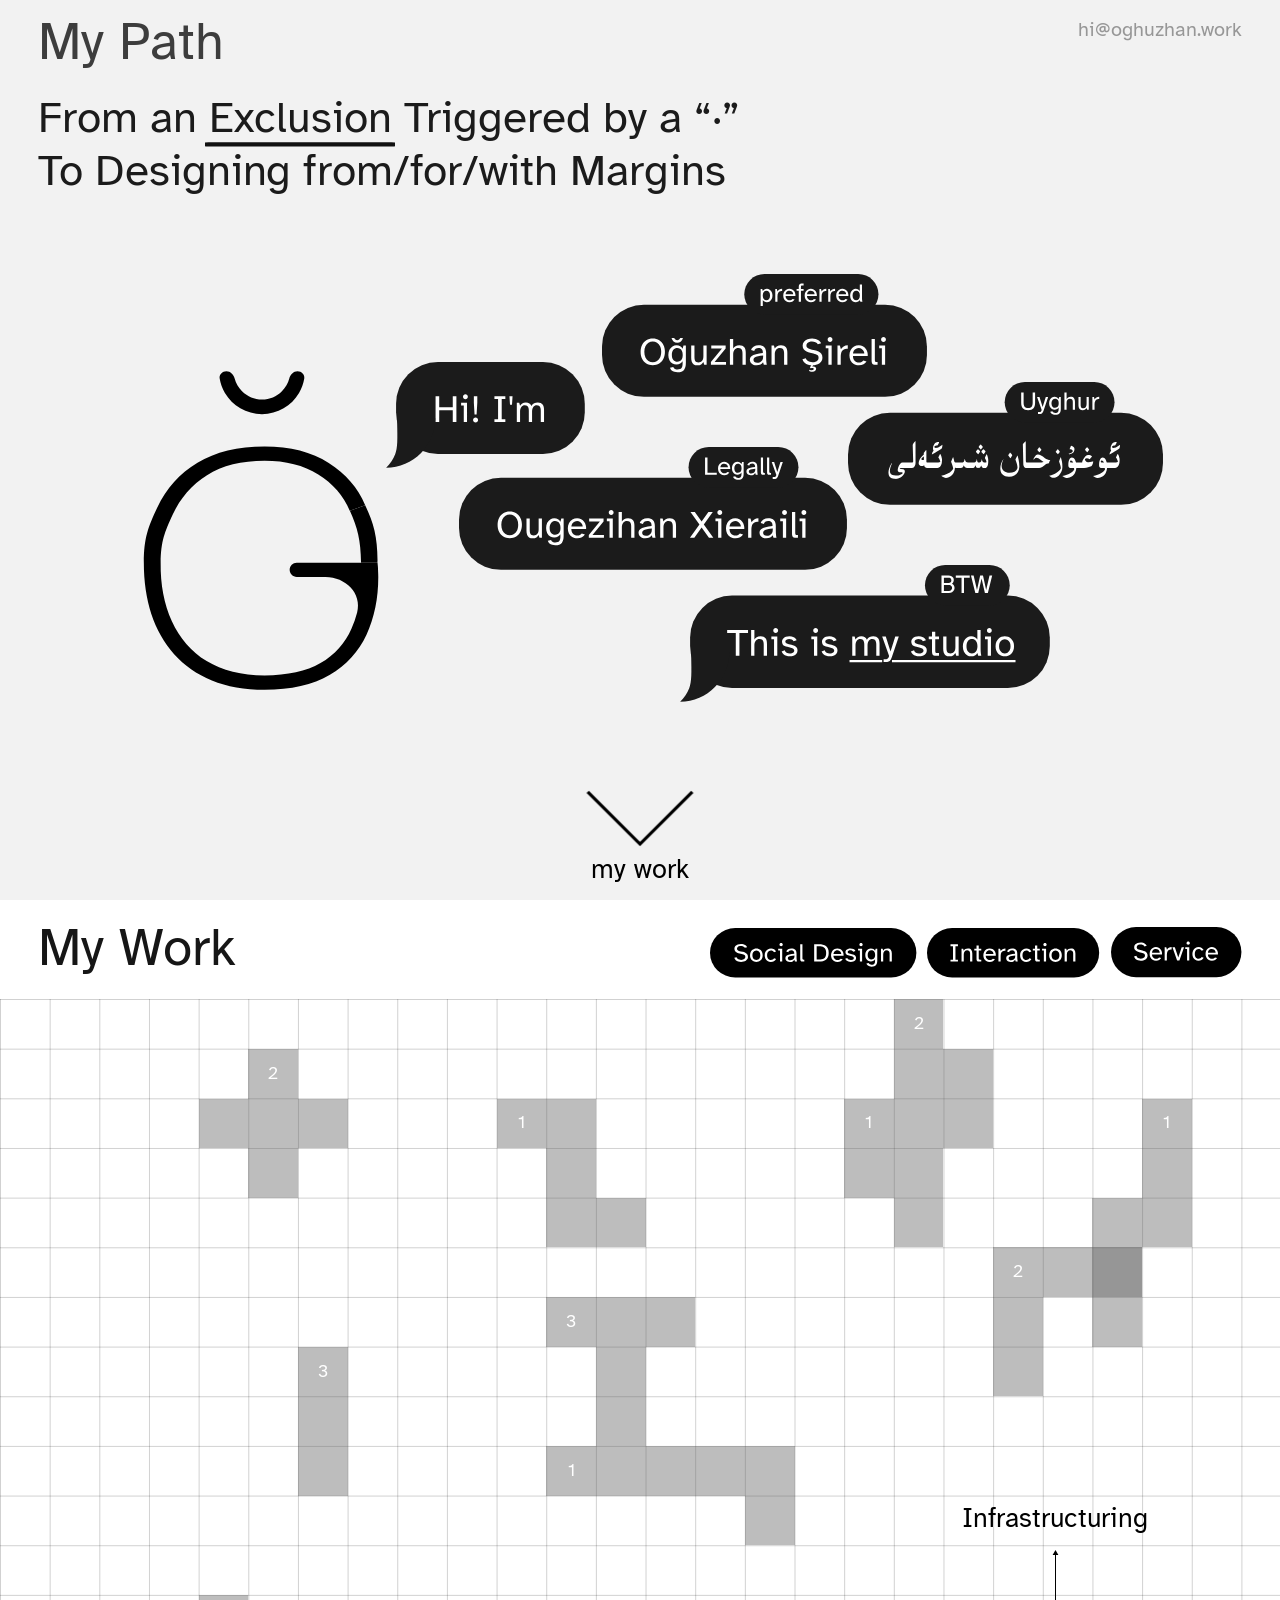
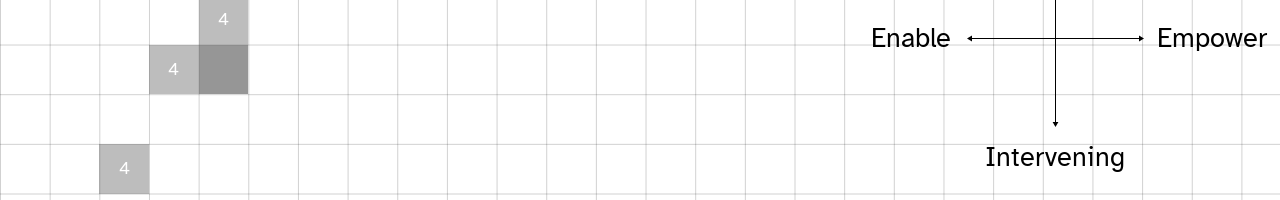
==== web/index.html @ a20c8285 "Add current portfolio site baseline and Codex workflow" ====
﻿<!DOCTYPE html>
<html lang="en" data-site-mode="figma3042" data-landing-surface-state="home">
<head>
  <meta charset="UTF-8" />
  <meta name="viewport" content="width=device-width, initial-scale=1.0" />
  <title>Oghuzhan _wanna_be_changemaker</title>
  <link rel="icon" type="image/png" href="./assets/icon.png" />
  <link rel="apple-touch-icon" href="./assets/icon.png" />
  <link rel="stylesheet" href="./responsive.shared.css?v=20261009-exclusion-feedback" />
  <script src="https://mcp.figma.com/mcp/html-to-design/capture.js" async></script>
  <script>
    (function () {
      function syncLandingSurfaceFromSearch() {
        var params = new URLSearchParams(window.location.search || "");
        var requestedSurface = params.get("landingSurface") || params.get("landing-surface");
        if (!requestedSurface) return;
        var normalized = String(requestedSurface).toLowerCase();
        if (normalized !== "studio" && normalized !== "exclusion") return;
        document.documentElement.setAttribute("data-landing-surface-state", normalized);
      }

      function readFigmaCaptureConfig() {
        var hash = window.location.hash || "";
        var clean = hash.charAt(0) === "#" ? hash.slice(1) : hash;
        if (!clean) return null;
        var params = new URLSearchParams(clean);
        var captureId = params.get("figmacapture");
        var endpoint = params.get("figmaendpoint");
        if (!captureId || !endpoint) return null;
        var selector = params.get("figmaselector") || "body";
        var delay = Number(params.get("figmadelay") || "0");
        return {
          captureId: captureId,
          endpoint: endpoint,
          selector: selector,
          delay: Number.isFinite(delay) ? Math.max(delay, 0) : 0
        };
      }

      syncLandingSurfaceFromSearch();

      function maybeRunFigmaCapture() {
        var config = readFigmaCaptureConfig();
        document.documentElement.classList.toggle("figma-capture-active", !!config);
        if (!config) return;
        if (window.__figmaAutoCaptureLastId === config.captureId) return;

        var attempts = 0;
        function tryCapture() {
          attempts += 1;
          if (window.figma && typeof window.figma.captureForDesign === "function") {
            window.__figmaAutoCaptureLastId = config.captureId;
            window.setTimeout(function () {
              window.figma.captureForDesign({
                captureId: config.captureId,
                endpoint: config.endpoint,
                selector: config.selector
              });
            }, config.delay);
            return;
          }
          if (attempts < 240) {
            window.setTimeout(tryCapture, 250);
          }
        }

        tryCapture();
      }

      if (document.readyState === "loading") {
        document.addEventListener("DOMContentLoaded", maybeRunFigmaCapture, { once: true });
      } else {
        maybeRunFigmaCapture();
      }
      window.addEventListener("hashchange", maybeRunFigmaCapture);
    })();
  </script>
</head>
<body>
  <main class="home3042" id="site-shell">
    <section class="hero3042" id="homepage---left" aria-labelledby="hero-left-title">
      <div class="hero3042-canvas">
        <div class="landing3042-stage">
          <div class="landing3042-exclusion-frame">
            <header class="landing3042-header">
              <h1 id="hero-left-title" class="hero3042-title" data-copy-key="shared.home.left.title">My Path</h1>
              <p class="landing3042-title-copy">
                From an
                <button
                  type="button"
                  class="landing3042-inline-link external-link-hoverfx"
                  data-trigger="exclusion"
                  aria-controls="landing3042-exclusion-inline"
                  aria-expanded="false"
                >Exclusion</button>
                Triggered by a &#8220;&#183;&#8221;<br />
                To Designing from/for/with Margins
              </p>
            </header>

            <a
              href="mailto:hi@oghuzhan.work"
              class="landing3042-email-link external-link-hoverfx"
              data-copy-to-clipboard="hi@oghuzhan.work"
              data-copy-preview-title="Copy"
              aria-label="Copy email address hi@oghuzhan.work"
              style="--external-link-fill: #111111; --external-link-hover-fg: #ffffff;"
            >hi@oghuzhan.work</a>

            <section
              id="landing3042-exclusion-inline"
              class="landing3042-exclusion-inline"
              aria-labelledby="landing3042-exclusion-title"
              aria-hidden="true"
            >
              <article class="landing3042-exclusion-panel" data-exclusion-layout="name-entry">
                <h2 id="landing3042-exclusion-title" class="landing3042-exclusion-a11y-title">Name validation game</h2>
                <section class="landing3042-exclusion-game-shell" aria-labelledby="landing3042-exclusion-title">
                  <form class="landing3042-exclusion-game" data-exclusion-game-form>
                    <label class="landing3042-exclusion-game-input-shell" for="landing3042-exclusion-name-input">
                      <span class="landing3042-exclusion-a11y-title">Type your name</span>
                      <input
                        id="landing3042-exclusion-name-input"
                        class="landing3042-exclusion-game-input"
                        type="text"
                        name="name"
                        placeholder="J. Doe"
                        autocomplete="name"
                        spellcheck="false"
                        aria-describedby="landing3042-exclusion-game-message"
                        data-exclusion-game-input
                      />
                    </label>
                    <button class="landing3042-exclusion-game-verify" type="submit">Verify</button>
                    <div class="landing3042-exclusion-game-status">
                      <p
                        id="landing3042-exclusion-game-message"
                        class="landing3042-exclusion-game-message"
                        data-copy-key="shared.home.left.exclusion.game.initial"
                        data-exclusion-game-message
                        role="status"
                        aria-live="polite"
                      >Please type your name to start.</p>
                    </div>
                  </form>
                </section>
              </article>
            </section>

            <button
              id="landing3042-exclusion-close"
              class="map-project-inline-close landing3042-exclusion-close"
              type="button"
              aria-label="Close Exclusion view"
              aria-hidden="true"
              tabindex="-1"
            >
              <img
                class="map-project-inline-close-icon"
                src="./assets/Exclusion/name-entry-close.svg"
                alt=""
                loading="eager"
                decoding="async"
              />
            </button>

            <section
              id="landing3042-studio-inline"
              class="landing3042-studio-inline"
              aria-labelledby="landing3042-studio-inline-title"
              aria-hidden="true"
            >
              <article class="landing3042-studio-panel">
                <div class="landing3042-studio-surface">
                  <button
                    id="landing3042-studio-close"
                    class="map-project-inline-close landing3042-studio-close"
                    type="button"
                    aria-label="Close Studio view"
                    aria-hidden="true"
                    tabindex="-1"
                  >
                    <img
                      class="map-project-inline-close-icon"
                      src="./assets/GanStudio/gan-studio-close.svg?v=20260403-2"
                      alt=""
                      loading="eager"
                      decoding="async"
                    />
                  </button>

                  <header class="landing3042-studio-header">
                    <h2
                      id="landing3042-studio-inline-title"
                      class="landing3042-studio-title"
                      data-copy-key="shared.home.left.gan.heading"
                    >gan studio</h2>
                    <p
                      class="landing3042-studio-subtitle"
                      data-copy-key="shared.home.left.gan.subtitle"
                      data-copy-mode="html"
                    >A place for both local connections and creative experiments.</p>
                  </header>

                  <section class="landing3042-studio-main" aria-label="gan studio projects">
                    <figure class="landing3042-studio-logo-block" aria-label="GAN logo">
                      <div class="gan3042-logo-carousel landing3042-studio-logo-carousel" aria-label="GAN logo slideshow">
                        <img
                          class="gan3042-logo-slide gan3042-logo-slide-1"
                          alt="GAN logo variation 1"
                          src="./assets/GanStudio/gan1.png"
                          loading="eager"
                          decoding="async"
                        />
                        <img
                          class="gan3042-logo-slide gan3042-logo-slide-2"
                          alt="GAN logo variation 2"
                          src="./assets/GanStudio/gan2.png"
                          loading="eager"
                          decoding="async"
                        />
                        <img
                          class="gan3042-logo-slide gan3042-logo-slide-3"
                          alt="GAN logo variation 3"
                          src="./assets/GanStudio/gan3.png"
                          loading="eager"
                          decoding="async"
                        />
                        <img
                          class="gan3042-logo-slide gan3042-logo-slide-4"
                          alt="GAN logo variation 4"
                          src="./assets/GanStudio/gan4.png"
                          loading="eager"
                          decoding="async"
                        />
                      </div>
                    </figure>

                    <div class="landing3042-studio-projects">
                      <h3 class="landing3042-studio-project-title">🚧 gan project 🚧</h3>

                      <div class="landing3042-studio-project-list">
                        <div class="landing3042-studio-project-row">
                          <a
                            class="landing3042-studio-project-link"
                            data-studio-project-link
                            href="./overlay-minimovesmatter.html"
                            data-copy-key="shared.home.left.projects.minimoves"
                          >Mini Moves Matter</a>
                          <a
                            class="landing3042-studio-project-more"
                            data-studio-project-more
                            href="./overlay-minimovesmatter.html"
                            data-copy-key="shared.home.left.cta.seemore"
                          >see more</a>
                        </div>

                        <div class="landing3042-studio-project-row">
                          <a
                            class="landing3042-studio-project-link"
                            data-studio-project-link
                            href="./overlay-sustainableWaves.html"
                            data-copy-key="shared.home.left.projects.sustainable"
                          >Sustainable Waves</a>
                          <a
                            class="landing3042-studio-project-more"
                            data-studio-project-more
                            href="./overlay-sustainableWaves.html"
                            data-copy-key="shared.home.left.cta.seemore"
                          >see more</a>
                        </div>

                        <div class="landing3042-studio-project-row">
                          <a
                            class="landing3042-studio-project-link"
                            data-studio-project-link
                            href="./overlay-shanghaisummerschool.html"
                            data-copy-key="shared.home.left.projects.summerschool"
                          >SJTU X SUTD Joint Shanghai Summer School</a>
                          <a
                            class="landing3042-studio-project-more"
                            data-studio-project-more
                            href="./overlay-shanghaisummerschool.html"
                            data-copy-key="shared.home.left.cta.seemore"
                          >see more</a>
                        </div>
                      </div>
                    </div>
                  </section>

                  <p class="landing3042-studio-writing">
                    <a
                      class="landing3042-studio-writing-link external-link-hoverfx"
                      data-href-key="link.writing.samples"
                      href="https://oghuz.notion.site/writing-samples?pvs=74"
                      target="_blank"
                      rel="noopener noreferrer"
                    ><span data-copy-key="shared.home.left.writing.samples">My writing samples</span></a>
                  </p>
                </div>
              </article>
            </section>
          </div>

          <img
            class="landing3042-logo"
            src="./assets/Landingpage/logo.svg"
            alt=""
            loading="eager"
            decoding="async"
            aria-hidden="true"
          />

          <section class="landing3042-bubbles" aria-label="Landing entry points">
            <img
              class="landing3042-bubble-art landing3042-bubble-hi"
              src="./assets/Landingpage/Hi.svg"
              alt=""
              loading="eager"
              decoding="async"
              aria-hidden="true"
            />
            <img
              class="landing3042-bubble-art landing3042-bubble-preferred"
              src="./assets/Landingpage/preferred.svg"
              alt=""
              loading="eager"
              decoding="async"
              aria-hidden="true"
            />
            <img
              class="landing3042-bubble-art landing3042-bubble-legally"
              src="./assets/Landingpage/Legally.svg"
              alt=""
              loading="eager"
              decoding="async"
              aria-hidden="true"
            />
            <img
              class="landing3042-bubble-art landing3042-bubble-uyghur"
              src="./assets/Landingpage/Uyghur.svg"
              alt=""
              loading="eager"
              decoding="async"
              aria-hidden="true"
            />
            <button
              type="button"
              class="landing3042-bubble-button landing3042-bubble-studio"
              data-trigger="studio"
              aria-controls="landing3042-studio-inline"
              aria-expanded="false"
              aria-label="Open my studio"
            >
              <img
                class="landing3042-bubble-art"
                src="./assets/Landingpage/Studio.svg"
                alt=""
                loading="eager"
                decoding="async"
                aria-hidden="true"
              />
            </button>
          </section>

          <button class="landing3042-practice-cta" type="button" data-trigger="practice" aria-label="Scroll to My Work section">
            <img
              class="landing3042-practice-cta-arrow"
              src="./assets/Landingpage/BIg_Arrow.svg"
              alt=""
              loading="eager"
              decoding="async"
              aria-hidden="true"
            />
            <span class="landing3042-practice-cta-copy">my work</span>
          </button>
        </div>
      </div>
    </section>
    <section class="practice3042" id="homepage---right" aria-labelledby="practice-title">
      <div class="practice3042-canvas">
        <h1 id="practice-title" class="practice3042-title">
          <span id="practice-title-text" data-copy-key="shared.home.right.title">My Work</span>
        </h1>


        <div class="practice3042-grid-wrap">
          <figure
            id="mypractice-grid-svg"
            class="mypractice-grid-svg"
            role="img"
            aria-label="Intervention, Individual Experience, Infrastructure, and Collective Agency grid"
          >
            <svg class="mypractice-grid-art" viewBox="0 0 9713.4931640625 3761.8828125" xmlns="http://www.w3.org/2000/svg" aria-hidden="true" focusable="false">
              <g class="mypractice-grid-layer mypractice-grid-layer--union" fill-rule="evenodd" clip-rule="evenodd" transform="translate(162.5 0)">
                <path d="M9550.5 0.499023H9550.99V3575.1H9549.99V3437.34H9418.35V3575.1H9417.35V3437.34H9285.71V3575.1H9284.71V3437.34H9153.07V3575.1H9152.07V3437.34H9020.44V3575.1H9019.44V3437.34H8887.8V3575.1H8886.8V3437.34H8755.16V3575.1H8754.16V3437.34H8622.52V3575.1H8621.52V3437.34H8489.89V3575.12H8488.89V3437.34H8357.25V3575.12H8356.25V3437.34H8224.61V3575.12H8223.61V3437.34H8091.97V3575.12H8090.97V3437.34H7959.33V3575.12H7958.33V3437.34H7826.69V3575.12H7825.69V3437.34H7694.05V3575.12H7693.05V3437.34H7561.42V3575.12H7560.42V3437.34H7428.78V3575.12H7427.78V3437.34H7296.14V3575.12H7295.14V3437.34H7163.5V3575.12H7162.5V3437.34H7030.86V3575.12H7029.86V3437.34H6898.22V3575.12H6897.22V3575.1H6897.22V3437.34H6765.58V3575.12H6764.58V3575.1H6764.58V3437.34H6632.95V3575.12H6631.95V3575.1H6631.94V3437.34H6500.31V3575.12H6499.31V3575.1H6499.3V3437.34H6367.67V3575.12H6366.67V3575.1H6366.66V3437.34H6235.03V3575.12H6234.03V3575.1H6234.02V3437.34H6102.39V3575.12H6101.39V3575.1H6101.38V3437.34H5969.75V3575.1H5968.75V3437.34H5837.11V3575.11H5836.11V3437.34H5704.47V3575.11H5703.47V3437.34H5571.83V3575.11H5570.83V3437.34H5439.19V3575.11H5438.19V3437.34H5306.55V3575.11H5305.55V3437.34H5173.92V3575.11H5172.92V3437.34H5041.28V3575.11H5040.28V3437.34H4908.64V3575.11H4907.64V3437.34H4776V3575.11H4775V3437.34H4643.36V3575.11H4642.36V3437.34H4510.72V3575.11H4509.72V3437.34H4378.08V3575.11H4377.08V3437.34H4245.45V3575.11H4244.45V3437.34H4112.81V3575.11H4111.81V3437.34H3980.17V3575.11H3979.17V3437.34H3847.53V3575.11H3846.53V3437.34H3714.89V3575.11H3713.89V3437.34H3582.25V3575.11H3581.25V3437.34H3449.61V3575.11H3448.61V3575.1H3448.6V3437.34H3316.96V3575.1H3315.96V3437.34H3184.33V3575.1H3183.33V3437.34H3051.69V3575.1H3050.69V3437.34H2919.05V3575.1H2918.05V3437.34H2786.41V3575.1H2785.41V3437.34H2653.77V3575.1H2652.77V3437.34H2521.13V3575.1H2520.13V3437.34H2388.5V3575.12H2387.5V3437.34H2255.86V3575.12H2254.86V3437.34H2123.22V3575.12H2122.22V3437.34H1990.58V3575.12H1989.58V3437.34H1857.94V3575.12H1856.94V3437.34H1725.3V3575.12H1724.3V3437.34H1592.66V3575.12H1591.66V3437.34H1460.03V3575.12H1459.03V3437.34H1327.39V3575.12H1326.39V3437.34H1194.75V3575.12H1193.75V3437.34H1062.11V3575.12H1061.11V3437.34H929.471V3575.12H928.471V3437.34H796.832V3575.12H795.832V3437.34H664.192V3575.12H663.192V3437.34H531.553V3575.12H530.553V3437.34H398.914V3575.12H397.914V3437.34H266.278V3575.12H265.278V3437.34H133.639V3575.12H132.639V3437.34H1V3575.12H0V0.513672H0.504883V0H9550.5V0.499023ZM1 3436.34H132.639V3305.17H1V3436.34ZM133.639 3436.34H265.278V3305.17H133.639V3436.34ZM266.278 3436.34H397.914V3305.17H266.278V3436.34ZM398.914 3436.34H530.553V3305.17H398.914V3436.34ZM531.553 3436.34H663.192V3305.17H531.553V3436.34ZM664.192 3436.34H795.832V3305.17H664.192V3436.34ZM796.832 3436.34H928.471V3305.17H796.832V3436.34ZM929.471 3436.34H1061.11V3305.17H929.471V3436.34ZM1062.11 3436.34H1193.75V3305.17H1062.11V3436.34ZM1194.75 3436.34H1326.39V3305.17H1194.75V3436.34ZM1327.39 3436.34H1459.03V3305.17H1327.39V3436.34ZM1460.03 3436.34H1591.66V3305.17H1460.03V3436.34ZM1592.66 3436.34H1724.3V3305.17H1592.66V3436.34ZM1725.3 3436.34H1856.94V3305.17H1725.3V3436.34ZM1857.94 3436.34H1989.58V3305.17H1857.94V3436.34ZM1990.58 3436.34H2122.22V3305.17H1990.58V3436.34ZM2123.22 3436.34H2254.86V3305.17H2123.22V3436.34ZM2255.86 3436.34H2387.5V3305.17H2255.86V3436.34ZM2388.5 3436.34H2520.13V3305.17H2388.5V3436.34ZM2521.13 3436.34H2652.77V3305.17H2521.13V3436.34ZM2653.77 3436.34H2785.41V3305.17H2653.77V3436.34ZM2786.41 3436.34H2918.05V3305.17H2786.41V3436.34ZM2919.05 3436.34H3050.69V3305.17H2919.05V3436.34ZM3051.69 3436.34H3183.33V3305.17H3051.69V3436.34ZM3184.33 3436.34H3315.96V3305.17H3184.33V3436.34ZM3449.61 3436.34H3581.25V3305.17H3449.61V3436.34ZM3582.25 3436.34H3713.89V3305.17H3582.25V3436.34ZM3714.89 3436.34H3846.53V3305.17H3714.89V3436.34ZM3847.53 3436.34H3979.17V3305.17H3847.53V3436.34ZM3980.17 3436.34H4111.81V3305.17H3980.17V3436.34ZM4112.81 3436.34H4244.45V3305.17H4112.81V3436.34ZM4245.45 3436.34H4377.08V3305.17H4245.45V3436.34ZM4378.08 3436.34H4509.72V3305.17H4378.08V3436.34ZM4510.72 3436.34H4642.36V3305.17H4510.72V3436.34ZM4643.36 3436.34H4775V3305.17H4643.36V3436.34ZM4776 3436.34H4907.64V3305.17H4776V3436.34ZM4908.64 3436.34H5040.28V3305.17H4908.64V3436.34ZM5041.28 3436.34H5172.92V3305.17H5041.28V3436.34ZM5173.92 3436.34H5305.55V3305.17H5173.92V3436.34ZM5306.55 3436.34H5438.19V3305.17H5306.55V3436.34ZM5439.19 3436.34H5570.83V3305.17H5439.19V3436.34ZM5571.83 3436.34H5703.47V3305.17H5571.83V3436.34ZM5704.47 3436.34H5836.11V3305.17H5704.47V3436.34ZM5837.11 3436.34H5968.75V3305.17H5837.11V3436.34ZM5969.75 3436.34H6101.38V3305.17H5969.75V3436.34ZM6102.39 3436.34H6234.02V3305.17H6102.39V3436.34ZM6235.03 3436.34H6366.66V3305.17H6235.03V3436.34ZM6367.67 3436.34H6499.3V3305.17H6367.67V3436.34ZM6500.31 3436.34H6631.94V3305.17H6500.31V3436.34ZM6632.95 3436.34H6764.58V3305.17H6632.95V3436.34ZM6765.58 3436.34H6897.22V3305.17H6765.58V3436.34ZM6898.22 3436.34H7029.86V3305.17H6898.22V3436.34ZM7030.86 3436.34H7162.5V3305.17H7030.86V3436.34ZM7163.5 3436.34H7295.14V3305.17H7163.5V3436.34ZM7296.14 3436.34H7427.78V3305.17H7296.14V3436.34ZM7428.78 3436.34H7560.42V3305.17H7428.78V3436.34ZM7561.42 3436.34H7693.05V3305.17H7561.42V3436.34ZM7694.05 3436.34H7825.69V3305.17H7694.05V3436.34ZM7826.69 3436.34H7958.33V3305.17H7826.69V3436.34ZM7959.33 3436.34H8090.97V3305.17H7959.33V3436.34ZM8091.97 3436.34H8223.61V3305.17H8091.97V3436.34ZM8224.61 3436.34H8356.25V3305.17H8224.61V3436.34ZM8357.25 3436.34H8488.89V3305.17H8357.25V3436.34ZM8489.89 3436.34H8621.52V3305.17H8489.89V3436.34ZM8622.52 3436.34H8754.16V3305.17H8622.52V3436.34ZM8755.16 3436.34H8886.8V3305.17H8755.16V3436.34ZM8887.8 3436.34H9019.44V3305.17H8887.8V3436.34ZM9020.44 3436.34H9152.07V3305.17H9020.44V3436.34ZM9153.07 3436.34H9284.71V3305.17H9153.07V3436.34ZM9285.71 3436.34H9417.35V3305.17H9285.71V3436.34ZM9418.35 3436.34H9549.99V3305.17H9418.35V3436.34ZM3316.96 3436.34H3448.6V3305.17H3316.96V3436.34ZM1 3304.17H132.639V3173H1V3304.17ZM133.639 3304.17H265.278V3173H133.639V3304.17ZM266.278 3304.17H397.914V3173H266.278V3304.17ZM398.914 3304.17H530.553V3173H398.914V3304.17ZM531.553 3304.17H663.192V3173H531.553V3304.17ZM664.192 3304.17H795.832V3173H664.192V3304.17ZM796.832 3304.17H928.471V3173H796.832V3304.17ZM929.471 3304.17H1061.11V3173H929.471V3304.17ZM1062.11 3304.17H1193.75V3173H1062.11V3304.17ZM1194.75 3304.17H1326.39V3173H1194.75V3304.17ZM1327.39 3304.17H1459.03V3173H1327.39V3304.17ZM1460.03 3304.17H1591.66V3173H1460.03V3304.17ZM1592.66 3304.17H1724.3V3173H1592.66V3304.17ZM1725.3 3304.17H1856.94V3173H1725.3V3304.17ZM1857.94 3304.17H1989.58V3173H1857.94V3304.17ZM1990.58 3304.17H2122.22V3173H1990.58V3304.17ZM2123.22 3304.17H2254.86V3173H2123.22V3304.17ZM2255.86 3304.17H2387.5V3173H2255.86V3304.17ZM2388.5 3304.17H2520.13V3173H2388.5V3304.17ZM2521.13 3304.17H2652.77V3173H2521.13V3304.17ZM2653.77 3304.17H2785.41V3173H2653.77V3304.17ZM2786.41 3304.17H2918.05V3173H2786.41V3304.17ZM2919.05 3304.17H3050.69V3173H2919.05V3304.17ZM3051.69 3304.17H3183.33V3173H3051.69V3304.17ZM3184.33 3304.17H3315.96V3173H3184.33V3304.17ZM3449.61 3304.17H3581.25V3173H3449.61V3304.17ZM3582.25 3304.17H3713.89V3173H3582.25V3304.17ZM3714.89 3304.17H3846.53V3173H3714.89V3304.17ZM3847.53 3304.17H3979.17V3173H3847.53V3304.17ZM3980.17 3304.17H4111.81V3173H3980.17V3304.17ZM4112.81 3304.17H4244.45V3173H4112.81V3304.17ZM4245.45 3304.17H4377.08V3173H4245.45V3304.17ZM4378.08 3304.17H4509.72V3173H4378.08V3304.17ZM4510.72 3304.17H4642.36V3173H4510.72V3304.17ZM4643.36 3304.17H4775V3173H4643.36V3304.17ZM4776 3304.17H4907.64V3173H4776V3304.17ZM4908.64 3304.17H5040.28V3173H4908.64V3304.17ZM5041.28 3304.17H5172.92V3173H5041.28V3304.17ZM5173.92 3304.17H5305.55V3173H5173.92V3304.17ZM5306.55 3304.17H5438.19V3173H5306.55V3304.17ZM5439.19 3304.17H5570.83V3173H5439.19V3304.17ZM5571.83 3304.17H5703.47V3173H5571.83V3304.17ZM5704.47 3304.17H5836.11V3173H5704.47V3304.17ZM5837.11 3304.17H5968.75V3173H5837.11V3304.17ZM5969.75 3304.17H6101.38V3173H5969.75V3304.17ZM6102.39 3304.17H6234.02V3173H6102.39V3304.17ZM6235.03 3304.17H6366.66V3173H6235.03V3304.17ZM6367.67 3304.17H6499.3V3173H6367.67V3304.17ZM6500.31 3304.17H6631.94V3173H6500.31V3304.17ZM6632.95 3304.17H6764.58V3173H6632.95V3304.17ZM6765.58 3304.17H6897.22V3173H6765.58V3304.17ZM6898.22 3304.17H7029.86V3173H6898.22V3304.17ZM7030.86 3304.17H7162.5V3173H7030.86V3304.17ZM7163.5 3304.17H7295.14V3173H7163.5V3304.17ZM7296.14 3304.17H7427.78V3173H7296.14V3304.17ZM7428.78 3304.17H7560.42V3173H7428.78V3304.17ZM7561.42 3304.17H7693.05V3173H7561.42V3304.17ZM7694.05 3304.17H7825.69V3173H7694.05V3304.17ZM7826.69 3304.17H7958.33V3173H7826.69V3304.17ZM7959.33 3304.17H8090.97V3173H7959.33V3304.17ZM8091.97 3304.17H8223.61V3173H8091.97V3304.17ZM8224.61 3304.17H8356.25V3173H8224.61V3304.17ZM8357.25 3304.17H8488.89V3173H8357.25V3304.17ZM8489.89 3304.17H8621.52V3173H8489.89V3304.17ZM8622.52 3304.17H8754.16V3173H8622.52V3304.17ZM8755.16 3304.17H8886.8V3173H8755.16V3304.17ZM8887.8 3304.17H9019.44V3173H8887.8V3304.17ZM9020.44 3304.17H9152.07V3173H9020.44V3304.17ZM9153.07 3304.17H9284.71V3173H9153.07V3304.17ZM9285.71 3304.17H9417.35V3173H9285.71V3304.17ZM9418.35 3304.17H9549.99V3173H9418.35V3304.17ZM3316.96 3304.17H3448.6V3173H3316.96V3304.17ZM1 3172H132.639V3040.84H1V3172ZM133.639 3172H265.278V3040.84H133.639V3172ZM266.278 3172H397.914V3040.84H266.278V3172ZM398.914 3172H530.553V3040.84H398.914V3172ZM531.553 3172H663.192V3040.84H531.553V3172ZM664.192 3172H795.832V3040.84H664.192V3172ZM796.832 3172H928.471V3040.84H796.832V3172ZM929.471 3172H1061.11V3040.84H929.471V3172ZM1062.11 3172H1193.75V3040.84H1062.11V3172ZM1194.75 3172H1326.39V3040.84H1194.75V3172ZM1327.39 3172H1459.03V3040.84H1327.39V3172ZM1460.03 3172H1591.66V3040.84H1460.03V3172ZM1592.66 3172H1724.3V3040.84H1592.66V3172ZM1725.3 3172H1856.94V3040.84H1725.3V3172ZM1857.94 3172H1989.58V3040.84H1857.94V3172ZM1990.58 3172H2122.22V3040.84H1990.58V3172ZM2123.22 3172H2254.86V3040.84H2123.22V3172ZM2255.86 3172H2387.5V3040.84H2255.86V3172ZM2388.5 3172H2520.13V3040.84H2388.5V3172ZM2521.13 3172H2652.77V3040.84H2521.13V3172ZM2653.77 3172H2785.41V3040.84H2653.77V3172ZM2786.41 3172H2918.05V3040.84H2786.41V3172ZM2919.05 3172H3050.69V3040.84H2919.05V3172ZM3051.69 3172H3183.33V3040.84H3051.69V3172ZM3184.33 3172H3315.96V3040.84H3184.33V3172ZM3449.61 3172H3581.25V3040.84H3449.61V3172ZM3582.25 3172H3713.89V3040.84H3582.25V3172ZM3714.89 3172H3846.53V3040.84H3714.89V3172ZM3847.53 3172H3979.17V3040.84H3847.53V3172ZM3980.17 3172H4111.81V3040.84H3980.17V3172ZM4112.81 3172H4244.45V3040.84H4112.81V3172ZM4245.45 3172H4377.08V3040.84H4245.45V3172ZM4378.08 3172H4509.72V3040.84H4378.08V3172ZM4510.72 3172H4642.36V3040.84H4510.72V3172ZM4643.36 3172H4775V3040.84H4643.36V3172ZM4776 3172H4907.64V3040.84H4776V3172ZM4908.64 3172H5040.28V3040.84H4908.64V3172ZM5041.28 3172H5172.92V3040.84H5041.28V3172ZM5173.92 3172H5305.55V3040.84H5173.92V3172ZM5306.55 3172H5438.19V3040.84H5306.55V3172ZM5439.19 3172H5570.83V3040.84H5439.19V3172ZM5571.83 3172H5703.47V3040.84H5571.83V3172ZM5704.47 3172H5836.11V3040.84H5704.47V3172ZM5837.11 3172H5968.75V3040.84H5837.11V3172ZM5969.75 3172H6101.38V3040.84H5969.75V3172ZM6102.39 3172H6234.02V3040.84H6102.39V3172ZM6235.03 3172H6366.66V3040.84H6235.03V3172ZM6367.67 3172H6499.3V3040.84H6367.67V3172ZM6500.31 3172H6631.94V3040.84H6500.31V3172ZM6632.95 3172H6764.58V3040.84H6632.95V3172ZM6765.58 3172H6897.22V3040.84H6765.58V3172ZM6898.22 3172H7029.86V3040.84H6898.22V3172ZM7030.86 3172H7162.5V3040.84H7030.86V3172ZM7163.5 3172H7295.14V3040.84H7163.5V3172ZM7296.14 3172H7427.78V3040.84H7296.14V3172ZM7428.78 3172H7560.42V3040.84H7428.78V3172ZM7561.42 3172H7693.05V3040.84H7561.42V3172ZM7694.05 3172H7825.69V3040.84H7694.05V3172ZM7826.69 3172H7958.33V3040.84H7826.69V3172ZM7959.33 3172H8090.97V3040.84H7959.33V3172ZM8091.97 3172H8223.61V3040.84H8091.97V3172ZM8224.61 3172H8356.25V3040.84H8224.61V3172ZM8357.25 3172H8488.89V3040.84H8357.25V3172ZM8489.89 3172H8621.52V3040.84H8489.89V3172ZM8622.52 3172H8754.16V3040.84H8622.52V3172ZM8755.16 3172H8886.8V3040.84H8755.16V3172ZM8887.8 3172H9019.44V3040.84H8887.8V3172ZM9020.44 3172H9152.07V3040.84H9020.44V3172ZM9153.07 3172H9284.71V3040.84H9153.07V3172ZM9285.71 3172H9417.35V3040.84H9285.71V3172ZM9418.35 3172H9549.99V3040.84H9418.35V3172ZM3316.96 3172H3448.6V3040.84H3316.96V3172ZM1 3039.84H132.639V2908.67H1V3039.84ZM133.639 3039.84H265.278V2908.67H133.639V3039.84ZM266.278 3039.84H397.914V2908.67H266.278V3039.84ZM398.914 3039.84H530.553V2908.67H398.914V3039.84ZM531.553 3039.84H663.192V2908.67H531.553V3039.84ZM664.192 3039.84H795.832V2908.67H664.192V3039.84ZM796.832 3039.84H928.471V2908.67H796.832V3039.84ZM929.471 3039.84H1061.11V2908.67H929.471V3039.84ZM1062.11 3039.84H1193.75V2908.67H1062.11V3039.84ZM1194.75 3039.84H1326.39V2908.67H1194.75V3039.84ZM1327.39 3039.84H1459.03V2908.67H1327.39V3039.84ZM1460.03 3039.84H1591.66V2908.67H1460.03V3039.84ZM1592.66 3039.84H1724.3V2908.67H1592.66V3039.84ZM1725.3 3039.84H1856.94V2908.67H1725.3V3039.84ZM1857.94 3039.84H1989.58V2908.67H1857.94V3039.84ZM1990.58 3039.84H2122.22V2908.67H1990.58V3039.84ZM2123.22 3039.84H2254.86V2908.67H2123.22V3039.84ZM2255.86 3039.84H2387.5V2908.67H2255.86V3039.84ZM2388.5 3039.84H2520.13V2908.67H2388.5V3039.84ZM2521.13 3039.84H2652.77V2908.67H2521.13V3039.84ZM2653.77 3039.84H2785.41V2908.67H2653.77V3039.84ZM2786.41 3039.84H2918.05V2908.67H2786.41V3039.84ZM2919.05 3039.84H3050.69V2908.67H2919.05V3039.84ZM3051.69 3039.84H3183.33V2908.67H3051.69V3039.84ZM3184.33 3039.84H3315.96V2908.67H3184.33V3039.84ZM3449.61 3039.84H3581.25V2908.67H3449.61V3039.84ZM3582.25 3039.84H3713.89V2908.67H3582.25V3039.84ZM3714.89 3039.84H3846.53V2908.67H3714.89V3039.84ZM3847.53 3039.84H3979.17V2908.67H3847.53V3039.84ZM3980.17 3039.84H4111.81V2908.67H3980.17V3039.84ZM4112.81 3039.84H4244.45V2908.67H4112.81V3039.84ZM4245.45 3039.84H4377.08V2908.67H4245.45V3039.84ZM4378.08 3039.84H4509.72V2908.67H4378.08V3039.84ZM4510.72 3039.84H4642.36V2908.67H4510.72V3039.84ZM4643.36 3039.84H4775V2908.67H4643.36V3039.84ZM4776 3039.84H4907.64V2908.67H4776V3039.84ZM4908.64 3039.84H5040.28V2908.67H4908.64V3039.84ZM5041.28 3039.84H5172.92V2908.67H5041.28V3039.84ZM5173.92 3039.84H5305.55V2908.67H5173.92V3039.84ZM5306.55 3039.84H5438.19V2908.67H5306.55V3039.84ZM5439.19 3039.84H5570.83V2908.67H5439.19V3039.84ZM5571.83 3039.84H5703.47V2908.67H5571.83V3039.84ZM5704.47 3039.84H5836.11V2908.67H5704.47V3039.84ZM5837.11 3039.84H5968.75V2908.67H5837.11V3039.84ZM5969.75 3039.84H6101.38V2908.67H5969.75V3039.84ZM6102.39 3039.84H6234.02V2908.67H6102.39V3039.84ZM6235.03 3039.84H6366.66V2908.67H6235.03V3039.84ZM6367.67 3039.84H6499.3V2908.67H6367.67V3039.84ZM6500.31 3039.84H6631.94V2908.67H6500.31V3039.84ZM6632.95 3039.84H6764.58V2908.67H6632.95V3039.84ZM6765.58 3039.84H6897.22V2908.67H6765.58V3039.84ZM6898.22 3039.84H7029.86V2908.67H6898.22V3039.84ZM7030.86 3039.84H7162.5V2908.67H7030.86V3039.84ZM7163.5 3039.84H7295.14V2908.67H7163.5V3039.84ZM7296.14 3039.84H7427.78V2908.67H7296.14V3039.84ZM7428.78 3039.84H7560.42V2908.67H7428.78V3039.84ZM7561.42 3039.84H7693.05V2908.67H7561.42V3039.84ZM7694.05 3039.84H7825.69V2908.67H7694.05V3039.84ZM7826.69 3039.84H7958.33V2908.67H7826.69V3039.84ZM7959.33 3039.84H8090.97V2908.67H7959.33V3039.84ZM8091.97 3039.84H8223.61V2908.67H8091.97V3039.84ZM8224.61 3039.84H8356.25V2908.67H8224.61V3039.84ZM8357.25 3039.84H8488.89V2908.67H8357.25V3039.84ZM8489.89 3039.84H8621.52V2908.67H8489.89V3039.84ZM8622.52 3039.84H8754.16V2908.67H8622.52V3039.84ZM8755.16 3039.84H8886.8V2908.67H8755.16V3039.84ZM8887.8 3039.84H9019.44V2908.67H8887.8V3039.84ZM9020.44 3039.84H9152.07V2908.67H9020.44V3039.84ZM9153.07 3039.84H9284.71V2908.67H9153.07V3039.84ZM9285.71 3039.84H9417.35V2908.67H9285.71V3039.84ZM9418.35 3039.84H9549.99V2908.67H9418.35V3039.84ZM3316.96 3039.84H3448.6V2908.67H3316.96V3039.84ZM1 2907.67H132.639V2776.5H1V2907.67ZM133.639 2907.67H265.278V2776.5H133.639V2907.67ZM266.278 2907.67H397.914V2776.5H266.278V2907.67ZM398.914 2907.67H530.553V2776.5H398.914V2907.67ZM531.553 2907.67H663.192V2776.5H531.553V2907.67ZM664.192 2907.67H795.832V2776.5H664.192V2907.67ZM796.832 2907.67H928.471V2776.5H796.832V2907.67ZM929.471 2907.67H1061.11V2776.5H929.471V2907.67ZM1062.11 2907.67H1193.75V2776.5H1062.11V2907.67ZM1194.75 2907.67H1326.39V2776.5H1194.75V2907.67ZM1327.39 2907.67H1459.03V2776.5H1327.39V2907.67ZM1460.03 2907.67H1591.66V2776.5H1460.03V2907.67ZM1592.66 2907.67H1724.3V2776.5H1592.66V2907.67ZM1725.3 2907.67H1856.94V2776.5H1725.3V2907.67ZM1857.94 2907.67H1989.58V2776.5H1857.94V2907.67ZM1990.58 2907.67H2122.22V2776.5H1990.58V2907.67ZM2123.22 2907.67H2254.86V2776.5H2123.22V2907.67ZM2255.86 2907.67H2387.5V2776.5H2255.86V2907.67ZM2388.5 2907.67H2520.13V2776.5H2388.5V2907.67ZM2521.13 2907.67H2652.77V2776.5H2521.13V2907.67ZM2653.77 2907.67H2785.41V2776.5H2653.77V2907.67ZM2786.41 2907.67H2918.05V2776.5H2786.41V2907.67ZM2919.05 2907.67H3050.69V2776.5H2919.05V2907.67ZM3051.69 2907.67H3183.33V2776.5H3051.69V2907.67ZM3184.33 2907.67H3315.96V2776.5H3184.33V2907.67ZM3449.61 2907.67H3581.25V2776.5H3449.61V2907.67ZM3582.25 2907.67H3713.89V2776.5H3582.25V2907.67ZM3714.89 2907.67H3846.53V2776.5H3714.89V2907.67ZM3847.53 2907.67H3979.17V2776.5H3847.53V2907.67ZM3980.17 2907.67H4111.81V2776.5H3980.17V2907.67ZM4112.81 2907.67H4244.45V2776.5H4112.81V2907.67ZM4245.45 2907.67H4377.08V2776.5H4245.45V2907.67ZM4378.08 2907.67H4509.72V2776.5H4378.08V2907.67ZM4510.72 2907.67H4642.36V2776.5H4510.72V2907.67ZM4643.36 2907.67H4775V2776.5H4643.36V2907.67ZM4776 2907.67H4907.64V2776.5H4776V2907.67ZM4908.64 2907.67H5040.28V2776.5H4908.64V2907.67ZM5041.28 2907.67H5172.92V2776.5H5041.28V2907.67ZM5173.92 2907.67H5305.55V2776.5H5173.92V2907.67ZM5306.55 2907.67H5438.19V2776.5H5306.55V2907.67ZM5439.19 2907.67H5570.83V2776.5H5439.19V2907.67ZM5571.83 2907.67H5703.47V2776.5H5571.83V2907.67ZM5704.47 2907.67H5836.11V2776.5H5704.47V2907.67ZM5837.11 2907.67H5968.75V2776.5H5837.11V2907.67ZM5969.75 2907.67H6101.38V2776.5H5969.75V2907.67ZM6102.39 2907.67H6234.02V2776.5H6102.39V2907.67ZM6235.03 2907.67H6366.66V2776.5H6235.03V2907.67ZM6367.67 2907.67H6499.3V2776.5H6367.67V2907.67ZM6500.31 2907.67H6631.94V2776.5H6500.31V2907.67ZM6632.95 2907.67H6764.58V2776.5H6632.95V2907.67ZM6765.58 2907.67H6897.22V2776.5H6765.58V2907.67ZM6898.22 2907.67H7029.86V2776.5H6898.22V2907.67ZM7030.86 2907.67H7162.5V2776.5H7030.86V2907.67ZM7163.5 2907.67H7295.14V2776.5H7163.5V2907.67ZM7296.14 2907.67H7427.78V2776.5H7296.14V2907.67ZM7428.78 2907.67H7560.42V2776.5H7428.78V2907.67ZM7561.42 2907.67H7693.05V2776.5H7561.42V2907.67ZM7694.05 2907.67H7825.69V2776.5H7694.05V2907.67ZM7826.69 2907.67H7958.33V2776.5H7826.69V2907.67ZM7959.33 2907.67H8090.97V2776.5H7959.33V2907.67ZM8091.97 2907.67H8223.61V2776.5H8091.97V2907.67ZM8224.61 2907.67H8356.25V2776.5H8224.61V2907.67ZM8357.25 2907.67H8488.89V2776.5H8357.25V2907.67ZM8489.89 2907.67H8621.52V2776.5H8489.89V2907.67ZM8622.52 2907.67H8754.16V2776.5H8622.52V2907.67ZM8755.16 2907.67H8886.8V2776.5H8755.16V2907.67ZM8887.8 2907.67H9019.44V2776.5H8887.8V2907.67ZM9020.44 2907.67H9152.07V2776.5H9020.44V2907.67ZM9153.07 2907.67H9284.71V2776.5H9153.07V2907.67ZM9285.71 2907.67H9417.35V2776.5H9285.71V2907.67ZM9418.35 2907.67H9549.99V2776.5H9418.35V2907.67ZM3316.96 2907.67H3448.6V2776.5H3316.96V2907.67ZM1 2775.5H132.639V2644.33H1V2775.5ZM133.639 2775.5H265.278V2644.33H133.639V2775.5ZM266.278 2775.5H397.914V2644.33H266.278V2775.5ZM398.914 2775.5H530.553V2644.33H398.914V2775.5ZM531.553 2775.5H663.192V2644.33H531.553V2775.5ZM664.192 2775.5H795.832V2644.33H664.192V2775.5ZM796.832 2775.5H928.471V2644.33H796.832V2775.5ZM929.471 2775.5H1061.11V2644.33H929.471V2775.5ZM1062.11 2775.5H1193.75V2644.33H1062.11V2775.5ZM1194.75 2775.5H1326.39V2644.33H1194.75V2775.5ZM1327.39 2775.5H1459.03V2644.33H1327.39V2775.5ZM1460.03 2775.5H1591.66V2644.33H1460.03V2775.5ZM1592.66 2775.5H1724.3V2644.33H1592.66V2775.5ZM1725.3 2775.5H1856.94V2644.33H1725.3V2775.5ZM1857.94 2775.5H1989.58V2644.33H1857.94V2775.5ZM1990.58 2775.5H2122.22V2644.33H1990.58V2775.5ZM2123.22 2775.5H2254.86V2644.33H2123.22V2775.5ZM2255.86 2775.5H2387.5V2644.33H2255.86V2775.5ZM2388.5 2775.5H2520.13V2644.33H2388.5V2775.5ZM2521.13 2775.5H2652.77V2644.33H2521.13V2775.5ZM2653.77 2775.5H2785.41V2644.33H2653.77V2775.5ZM2786.41 2775.5H2918.05V2644.33H2786.41V2775.5ZM2919.05 2775.5H3050.69V2644.33H2919.05V2775.5ZM3051.69 2775.5H3183.33V2644.33H3051.69V2775.5ZM3184.33 2775.5H3315.96V2644.33H3184.33V2775.5ZM3449.61 2775.5H3581.25V2644.33H3449.61V2775.5ZM3582.25 2775.5H3713.89V2644.33H3582.25V2775.5ZM3714.89 2775.5H3846.53V2644.33H3714.89V2775.5ZM3847.53 2775.5H3979.17V2644.33H3847.53V2775.5ZM3980.17 2775.5H4111.81V2644.33H3980.17V2775.5ZM4112.81 2775.5H4244.45V2644.33H4112.81V2775.5ZM4245.45 2775.5H4377.08V2644.33H4245.45V2775.5ZM4378.08 2775.5H4509.72V2644.33H4378.08V2775.5ZM4510.72 2775.5H4642.36V2644.33H4510.72V2775.5ZM4643.36 2775.5H4775V2644.33H4643.36V2775.5ZM4776 2775.5H4907.64V2644.33H4776V2775.5ZM4908.64 2775.5H5040.28V2644.33H4908.64V2775.5ZM5041.28 2775.5H5172.92V2644.33H5041.28V2775.5ZM5173.92 2775.5H5305.55V2644.33H5173.92V2775.5ZM5306.55 2775.5H5438.19V2644.33H5306.55V2775.5ZM5439.19 2775.5H5570.83V2644.33H5439.19V2775.5ZM5571.83 2775.5H5703.47V2644.33H5571.83V2775.5ZM5704.47 2775.5H5836.11V2644.33H5704.47V2775.5ZM5837.11 2775.5H5968.75V2644.33H5837.11V2775.5ZM5969.75 2775.5H6101.38V2644.33H5969.75V2775.5ZM6102.39 2775.5H6234.02V2644.33H6102.39V2775.5ZM6235.03 2775.5H6366.66V2644.33H6235.03V2775.5ZM6367.67 2775.5H6499.3V2644.33H6367.67V2775.5ZM6500.31 2775.5H6631.94V2644.33H6500.31V2775.5ZM6632.95 2775.5H6764.58V2644.33H6632.95V2775.5ZM6765.58 2775.5H6897.22V2644.33H6765.58V2775.5ZM6898.22 2775.5H7029.86V2644.33H6898.22V2775.5ZM7030.86 2775.5H7162.5V2644.33H7030.86V2775.5ZM7163.5 2775.5H7295.14V2644.33H7163.5V2775.5ZM7296.14 2775.5H7427.78V2644.33H7296.14V2775.5ZM7428.78 2775.5H7560.42V2644.33H7428.78V2775.5ZM7561.42 2775.5H7693.05V2644.33H7561.42V2775.5ZM7694.05 2775.5H7825.69V2644.33H7694.05V2775.5ZM7826.69 2775.5H7958.33V2644.33H7826.69V2775.5ZM7959.33 2775.5H8090.97V2644.33H7959.33V2775.5ZM8091.97 2775.5H8223.61V2644.33H8091.97V2775.5ZM8224.61 2775.5H8356.25V2644.33H8224.61V2775.5ZM8357.25 2775.5H8488.89V2644.33H8357.25V2775.5ZM8489.89 2775.5H8621.52V2644.33H8489.89V2775.5ZM8622.52 2775.5H8754.16V2644.33H8622.52V2775.5ZM8755.16 2775.5H8886.8V2644.33H8755.16V2775.5ZM8887.8 2775.5H9019.44V2644.33H8887.8V2775.5ZM9020.44 2775.5H9152.07V2644.33H9020.44V2775.5ZM9153.07 2775.5H9284.71V2644.33H9153.07V2775.5ZM9285.71 2775.5H9417.35V2644.33H9285.71V2775.5ZM9418.35 2775.5H9549.99V2644.33H9418.35V2775.5ZM3316.96 2775.5H3448.6V2644.33H3316.96V2775.5ZM1 2643.33H132.639V2512.17H1V2643.33ZM133.639 2643.33H265.278V2512.17H133.639V2643.33ZM266.278 2643.33H397.914V2512.17H266.278V2643.33ZM398.914 2643.33H530.553V2512.17H398.914V2643.33ZM531.553 2643.33H663.192V2512.17H531.553V2643.33ZM664.192 2643.33H795.832V2512.17H664.192V2643.33ZM796.832 2643.33H928.471V2512.17H796.832V2643.33ZM929.471 2643.33H1061.11V2512.17H929.471V2643.33ZM1062.11 2643.33H1193.75V2512.17H1062.11V2643.33ZM1194.75 2643.33H1326.39V2512.17H1194.75V2643.33ZM1327.39 2643.33H1459.03V2512.17H1327.39V2643.33ZM1460.03 2643.33H1591.66V2512.17H1460.03V2643.33ZM1592.66 2643.33H1724.3V2512.17H1592.66V2643.33ZM1725.3 2643.33H1856.94V2512.17H1725.3V2643.33ZM1857.94 2643.33H1989.58V2512.17H1857.94V2643.33ZM1990.58 2643.33H2122.22V2512.17H1990.58V2643.33ZM2123.22 2643.33H2254.86V2512.17H2123.22V2643.33ZM2255.86 2643.33H2387.5V2512.17H2255.86V2643.33ZM2388.5 2643.33H2520.13V2512.17H2388.5V2643.33ZM2521.13 2643.33H2652.77V2512.17H2521.13V2643.33ZM2653.77 2643.33H2785.41V2512.17H2653.77V2643.33ZM2786.41 2643.33H2918.05V2512.17H2786.41V2643.33ZM2919.05 2643.33H3050.69V2512.17H2919.05V2643.33ZM3051.69 2643.33H3183.33V2512.17H3051.69V2643.33ZM3184.33 2643.33H3315.96V2512.17H3184.33V2643.33ZM3449.61 2643.33H3581.25V2512.17H3449.61V2643.33ZM3582.25 2643.33H3713.89V2512.17H3582.25V2643.33ZM3714.89 2643.33H3846.53V2512.17H3714.89V2643.33ZM3847.53 2643.33H3979.17V2512.17H3847.53V2643.33ZM3980.17 2643.33H4111.81V2512.17H3980.17V2643.33ZM4112.81 2643.33H4244.45V2512.17H4112.81V2643.33ZM4245.45 2643.33H4377.08V2512.17H4245.45V2643.33ZM4378.08 2643.33H4509.72V2512.17H4378.08V2643.33ZM4510.72 2643.33H4642.36V2512.17H4510.72V2643.33ZM4643.36 2643.33H4775V2512.17H4643.36V2643.33ZM4776 2643.33H4907.64V2512.17H4776V2643.33ZM4908.64 2643.33H5040.28V2512.17H4908.64V2643.33ZM5041.28 2643.33H5172.92V2512.17H5041.28V2643.33ZM5173.92 2643.33H5305.55V2512.17H5173.92V2643.33ZM5306.55 2643.33H5438.19V2512.17H5306.55V2643.33ZM5439.19 2643.33H5570.83V2512.17H5439.19V2643.33ZM5571.83 2643.33H5703.47V2512.17H5571.83V2643.33ZM5704.47 2643.33H5836.11V2512.17H5704.47V2643.33ZM5837.11 2643.33H5968.75V2512.17H5837.11V2643.33ZM5969.75 2643.33H6101.38V2512.17H5969.75V2643.33ZM6102.39 2643.33H6234.02V2512.17H6102.39V2643.33ZM6235.03 2643.33H6366.66V2512.17H6235.03V2643.33ZM6367.67 2643.33H6499.3V2512.17H6367.67V2643.33ZM6500.31 2643.33H6631.94V2512.17H6500.31V2643.33ZM6632.95 2643.33H6764.58V2512.17H6632.95V2643.33ZM6765.58 2643.33H6897.22V2512.17H6765.58V2643.33ZM6898.22 2643.33H7029.86V2512.17H6898.22V2643.33ZM7030.86 2643.33H7162.5V2512.17H7030.86V2643.33ZM7163.5 2643.33H7295.14V2512.17H7163.5V2643.33ZM7296.14 2643.33H7427.78V2512.17H7296.14V2643.33ZM7428.78 2643.33H7560.42V2512.17H7428.78V2643.33ZM7561.42 2643.33H7693.05V2512.17H7561.42V2643.33ZM7694.05 2643.33H7825.69V2512.17H7694.05V2643.33ZM7826.69 2643.33H7958.33V2512.17H7826.69V2643.33ZM7959.33 2643.33H8090.97V2512.17H7959.33V2643.33ZM8091.97 2643.33H8223.61V2512.17H8091.97V2643.33ZM8224.61 2643.33H8356.25V2512.17H8224.61V2643.33ZM8357.25 2643.33H8488.89V2512.17H8357.25V2643.33ZM8489.89 2643.33H8621.52V2512.17H8489.89V2643.33ZM8622.52 2643.33H8754.16V2512.17H8622.52V2643.33ZM8755.16 2643.33H8886.8V2512.17H8755.16V2643.33ZM8887.8 2643.33H9019.44V2512.17H8887.8V2643.33ZM9020.44 2643.33H9152.07V2512.17H9020.44V2643.33ZM9153.07 2643.33H9284.71V2512.17H9153.07V2643.33ZM9285.71 2643.33H9417.35V2512.17H9285.71V2643.33ZM9418.35 2643.33H9549.99V2512.17H9418.35V2643.33ZM3316.96 2643.33H3448.6V2512.17H3316.96V2643.33ZM1 2511.17H132.639V2380H1V2511.17ZM133.639 2511.17H265.278V2380H133.639V2511.17ZM266.278 2511.17H397.914V2380H266.278V2511.17ZM398.914 2511.17H530.553V2380H398.914V2511.17ZM531.553 2511.17H663.192V2380H531.553V2511.17ZM664.192 2511.17H795.832V2380H664.192V2511.17ZM796.832 2511.17H928.471V2380H796.832V2511.17ZM929.471 2511.17H1061.11V2380H929.471V2511.17ZM1062.11 2511.17H1193.75V2380H1062.11V2511.17ZM1194.75 2511.17H1326.39V2380H1194.75V2511.17ZM1327.39 2511.17H1459.03V2380H1327.39V2511.17ZM1460.03 2511.17H1591.66V2380H1460.03V2511.17ZM1592.66 2511.17H1724.3V2380H1592.66V2511.17ZM1725.3 2511.17H1856.94V2380H1725.3V2511.17ZM1857.94 2511.17H1989.58V2380H1857.94V2511.17ZM1990.58 2511.17H2122.22V2380H1990.58V2511.17ZM2123.22 2511.17H2254.86V2380H2123.22V2511.17ZM2255.86 2511.17H2387.5V2380H2255.86V2511.17ZM2388.5 2511.17H2520.13V2380H2388.5V2511.17ZM2521.13 2511.17H2652.77V2380H2521.13V2511.17ZM2653.77 2511.17H2785.41V2380H2653.77V2511.17ZM2786.41 2511.17H2918.05V2380H2786.41V2511.17ZM2919.05 2511.17H3050.69V2380H2919.05V2511.17ZM3051.69 2511.17H3183.33V2380H3051.69V2511.17ZM3184.33 2511.17H3315.96V2380H3184.33V2511.17ZM3449.61 2511.17H3581.25V2380H3449.61V2511.17ZM3582.25 2511.17H3713.89V2380H3582.25V2511.17ZM3714.89 2511.17H3846.53V2380H3714.89V2511.17ZM3847.53 2511.17H3979.17V2380H3847.53V2511.17ZM3980.17 2511.17H4111.81V2380H3980.17V2511.17ZM4112.81 2511.17H4244.45V2380H4112.81V2511.17ZM4245.45 2511.17H4377.08V2380H4245.45V2511.17ZM4378.08 2511.17H4509.72V2380H4378.08V2511.17ZM4510.72 2511.17H4642.36V2380H4510.72V2511.17ZM4643.36 2511.17H4775V2380H4643.36V2511.17ZM4776 2511.17H4907.64V2380H4776V2511.17ZM4908.64 2511.17H5040.28V2380H4908.64V2511.17ZM5041.28 2511.17H5172.92V2380H5041.28V2511.17ZM5173.92 2511.17H5305.55V2380H5173.92V2511.17ZM5306.55 2511.17H5438.19V2380H5306.55V2511.17ZM5439.19 2511.17H5570.83V2380H5439.19V2511.17ZM5571.83 2511.17H5703.47V2380H5571.83V2511.17ZM5704.47 2511.17H5836.11V2380H5704.47V2511.17ZM5837.11 2511.17H5968.75V2380H5837.11V2511.17ZM5969.75 2511.17H6101.38V2380H5969.75V2511.17ZM6102.39 2511.17H6234.02V2380H6102.39V2511.17ZM6235.03 2511.17H6366.66V2380H6235.03V2511.17ZM6367.67 2511.17H6499.3V2380H6367.67V2511.17ZM6500.31 2511.17H6631.94V2380H6500.31V2511.17ZM6632.95 2511.17H6764.58V2380H6632.95V2511.17ZM6765.58 2511.17H6897.22V2380H6765.58V2511.17ZM6898.22 2511.17H7029.86V2380H6898.22V2511.17ZM7030.86 2511.17H7162.5V2380H7030.86V2511.17ZM7163.5 2511.17H7295.14V2380H7163.5V2511.17ZM7296.14 2511.17H7427.78V2380H7296.14V2511.17ZM7428.78 2511.17H7560.42V2380H7428.78V2511.17ZM7561.42 2511.17H7693.05V2380H7561.42V2511.17ZM7694.05 2511.17H7825.69V2380H7694.05V2511.17ZM7826.69 2511.17H7958.33V2380H7826.69V2511.17ZM7959.33 2511.17H8090.97V2380H7959.33V2511.17ZM8091.97 2511.17H8223.61V2380H8091.97V2511.17ZM8224.61 2511.17H8356.25V2380H8224.61V2511.17ZM8357.25 2511.17H8488.89V2380H8357.25V2511.17ZM8489.89 2511.17H8621.52V2380H8489.89V2511.17ZM8622.52 2511.17H8754.16V2380H8622.52V2511.17ZM8755.16 2511.17H8886.8V2380H8755.16V2511.17ZM8887.8 2511.17H9019.44V2380H8887.8V2511.17ZM9020.44 2511.17H9152.07V2380H9020.44V2511.17ZM9153.07 2511.17H9284.71V2380H9153.07V2511.17ZM9285.71 2511.17H9417.35V2380H9285.71V2511.17ZM9418.35 2511.17H9549.99V2380H9418.35V2511.17ZM3316.96 2511.17H3448.6V2380H3316.96V2511.17ZM1 2379H132.639V2247.84H1V2379ZM133.639 2379H265.278V2247.84H133.639V2379ZM266.278 2379H397.914V2247.84H266.278V2379ZM398.914 2379H530.553V2247.84H398.914V2379ZM531.553 2379H663.192V2247.84H531.553V2379ZM664.192 2379H795.832V2247.84H664.192V2379ZM796.832 2379H928.471V2247.84H796.832V2379ZM929.471 2379H1061.11V2247.84H929.471V2379ZM1062.11 2379H1193.75V2247.84H1062.11V2379ZM1194.75 2379H1326.39V2247.84H1194.75V2379ZM1327.39 2379H1459.03V2247.84H1327.39V2379ZM1460.03 2379H1591.66V2247.84H1460.03V2379ZM1592.66 2379H1724.3V2247.84H1592.66V2379ZM1725.3 2379H1856.94V2247.84H1725.3V2379ZM1857.94 2379H1989.58V2247.84H1857.94V2379ZM1990.58 2379H2122.22V2247.84H1990.58V2379ZM2123.22 2379H2254.86V2247.84H2123.22V2379ZM2255.86 2379H2387.5V2247.84H2255.86V2379ZM2388.5 2379H2520.13V2247.84H2388.5V2379ZM2521.13 2379H2652.77V2247.84H2521.13V2379ZM2653.77 2379H2785.41V2247.84H2653.77V2379ZM2786.41 2379H2918.05V2247.84H2786.41V2379ZM2919.05 2379H3050.69V2247.84H2919.05V2379ZM3051.69 2379H3183.33V2247.84H3051.69V2379ZM3184.33 2379H3315.96V2247.84H3184.33V2379ZM3449.61 2379H3581.25V2247.84H3449.61V2379ZM3582.25 2379H3713.89V2247.84H3582.25V2379ZM3714.89 2379H3846.53V2247.84H3714.89V2379ZM3847.53 2379H3979.17V2247.84H3847.53V2379ZM3980.17 2379H4111.81V2247.84H3980.17V2379ZM4112.81 2379H4244.45V2247.84H4112.81V2379ZM4245.45 2379H4377.08V2247.84H4245.45V2379ZM4378.08 2379H4509.72V2247.84H4378.08V2379ZM4510.72 2379H4642.36V2247.84H4510.72V2379ZM4643.36 2379H4775V2247.84H4643.36V2379ZM4776 2379H4907.64V2247.84H4776V2379ZM4908.64 2379H5040.28V2247.84H4908.64V2379ZM5041.28 2379H5172.92V2247.84H5041.28V2379ZM5173.92 2379H5305.55V2247.84H5173.92V2379ZM5306.55 2379H5438.19V2247.84H5306.55V2379ZM5439.19 2379H5570.83V2247.84H5439.19V2379ZM5571.83 2379H5703.47V2247.84H5571.83V2379ZM5704.47 2379H5836.11V2247.84H5704.47V2379ZM5837.11 2379H5968.75V2247.84H5837.11V2379ZM5969.75 2379H6101.38V2247.84H5969.75V2379ZM6102.39 2379H6234.02V2247.84H6102.39V2379ZM6235.03 2379H6366.66V2247.84H6235.03V2379ZM6367.67 2379H6499.3V2247.84H6367.67V2379ZM6500.31 2379H6631.94V2247.84H6500.31V2379ZM6632.95 2379H6764.58V2247.84H6632.95V2379ZM6765.58 2379H6897.22V2247.84H6765.58V2379ZM6898.22 2379H7029.86V2247.84H6898.22V2379ZM7030.86 2379H7162.5V2247.84H7030.86V2379ZM7163.5 2379H7295.14V2247.84H7163.5V2379ZM7296.14 2379H7427.78V2247.84H7296.14V2379ZM7428.78 2379H7560.42V2247.84H7428.78V2379ZM7561.42 2379H7693.05V2247.84H7561.42V2379ZM7694.05 2379H7825.69V2247.84H7694.05V2379ZM7826.69 2379H7958.33V2247.84H7826.69V2379ZM7959.33 2379H8090.97V2247.84H7959.33V2379ZM8091.97 2379H8223.61V2247.84H8091.97V2379ZM8224.61 2379H8356.25V2247.84H8224.61V2379ZM8357.25 2379H8488.89V2247.84H8357.25V2379ZM8489.89 2379H8621.52V2247.84H8489.89V2379ZM8622.52 2379H8754.16V2247.84H8622.52V2379ZM8755.16 2379H8886.8V2247.84H8755.16V2379ZM8887.8 2379H9019.44V2247.84H8887.8V2379ZM9020.44 2379H9152.07V2247.84H9020.44V2379ZM9153.07 2379H9284.71V2247.84H9153.07V2379ZM9285.71 2379H9417.35V2247.84H9285.71V2379ZM9418.35 2379H9549.99V2247.84H9418.35V2379ZM3316.96 2379H3448.6V2247.84H3316.96V2379ZM1 2246.84H132.639V2115.67H1V2246.84ZM133.639 2246.84H265.278V2115.67H133.639V2246.84ZM266.278 2246.84H397.914V2115.67H266.278V2246.84ZM398.914 2246.84H530.553V2115.67H398.914V2246.84ZM531.553 2246.84H663.192V2115.67H531.553V2246.84ZM664.192 2246.84H795.832V2115.67H664.192V2246.84ZM796.832 2246.84H928.471V2115.67H796.832V2246.84ZM929.471 2246.84H1061.11V2115.67H929.471V2246.84ZM1062.11 2246.84H1193.75V2115.67H1062.11V2246.84ZM1194.75 2246.84H1326.39V2115.67H1194.75V2246.84ZM1327.39 2246.84H1459.03V2115.67H1327.39V2246.84ZM1460.03 2246.84H1591.66V2115.67H1460.03V2246.84ZM1592.66 2246.84H1724.3V2115.67H1592.66V2246.84ZM1725.3 2246.84H1856.94V2115.67H1725.3V2246.84ZM1857.94 2246.84H1989.58V2115.67H1857.94V2246.84ZM1990.58 2246.84H2122.22V2115.67H1990.58V2246.84ZM2123.22 2246.84H2254.86V2115.67H2123.22V2246.84ZM2255.86 2246.84H2387.5V2115.67H2255.86V2246.84ZM2388.5 2246.84H2520.13V2115.67H2388.5V2246.84ZM2521.13 2246.84H2652.77V2115.67H2521.13V2246.84ZM2653.77 2246.84H2785.41V2115.67H2653.77V2246.84ZM2786.41 2246.84H2918.05V2115.67H2786.41V2246.84ZM2919.05 2246.84H3050.69V2115.67H2919.05V2246.84ZM3051.69 2246.84H3183.33V2115.67H3051.69V2246.84ZM3184.33 2246.84H3315.96V2115.67H3184.33V2246.84ZM3449.61 2246.84H3581.25V2115.67H3449.61V2246.84ZM3582.25 2246.84H3713.89V2115.67H3582.25V2246.84ZM3714.89 2246.84H3846.53V2115.67H3714.89V2246.84ZM3847.53 2246.84H3979.17V2115.67H3847.53V2246.84ZM3980.17 2246.84H4111.81V2115.67H3980.17V2246.84ZM4112.81 2246.84H4244.45V2115.67H4112.81V2246.84ZM4245.45 2246.84H4377.08V2115.67H4245.45V2246.84ZM4378.08 2246.84H4509.72V2115.67H4378.08V2246.84ZM4510.72 2246.84H4642.36V2115.67H4510.72V2246.84ZM4643.36 2246.84H4775V2115.67H4643.36V2246.84ZM4776 2246.84H4907.64V2115.67H4776V2246.84ZM4908.64 2246.84H5040.28V2115.67H4908.64V2246.84ZM5041.28 2246.84H5172.92V2115.67H5041.28V2246.84ZM5173.92 2246.84H5305.55V2115.67H5173.92V2246.84ZM5306.55 2246.84H5438.19V2115.67H5306.55V2246.84ZM5439.19 2246.84H5570.83V2115.67H5439.19V2246.84ZM5571.83 2246.84H5703.47V2115.67H5571.83V2246.84ZM5704.47 2246.84H5836.11V2115.67H5704.47V2246.84ZM5837.11 2246.84H5968.75V2115.67H5837.11V2246.84ZM5969.75 2246.84H6101.38V2115.67H5969.75V2246.84ZM6102.39 2246.84H6234.02V2115.67H6102.39V2246.84ZM6235.03 2246.84H6366.66V2115.67H6235.03V2246.84ZM6367.67 2246.84H6499.3V2115.67H6367.67V2246.84ZM6500.31 2246.84H6631.94V2115.67H6500.31V2246.84ZM6632.95 2246.84H6764.58V2115.67H6632.95V2246.84ZM6765.58 2246.84H6897.22V2115.67H6765.58V2246.84ZM6898.22 2246.84H7029.86V2115.67H6898.22V2246.84ZM7030.86 2246.84H7162.5V2115.67H7030.86V2246.84ZM7163.5 2246.84H7295.14V2115.67H7163.5V2246.84ZM7296.14 2246.84H7427.78V2115.67H7296.14V2246.84ZM7428.78 2246.84H7560.42V2115.67H7428.78V2246.84ZM7561.42 2246.84H7693.05V2115.67H7561.42V2246.84ZM7694.05 2246.84H7825.69V2115.67H7694.05V2246.84ZM7826.69 2246.84H7958.33V2115.67H7826.69V2246.84ZM7959.33 2246.84H8090.97V2115.67H7959.33V2246.84ZM8091.97 2246.84H8223.61V2115.67H8091.97V2246.84ZM8224.61 2246.84H8356.25V2115.67H8224.61V2246.84ZM8357.25 2246.84H8488.89V2115.67H8357.25V2246.84ZM8489.89 2246.84H8621.52V2115.67H8489.89V2246.84ZM8622.52 2246.84H8754.16V2115.67H8622.52V2246.84ZM8755.16 2246.84H8886.8V2115.67H8755.16V2246.84ZM8887.8 2246.84H9019.44V2115.67H8887.8V2246.84ZM9020.44 2246.84H9152.07V2115.67H9020.44V2246.84ZM9153.07 2246.84H9284.71V2115.67H9153.07V2246.84ZM9285.71 2246.84H9417.35V2115.67H9285.71V2246.84ZM9418.35 2246.84H9549.99V2115.67H9418.35V2246.84ZM3316.96 2246.84H3448.6V2115.67H3316.96V2246.84ZM1 2114.67H132.639V1983.5H1V2114.67ZM133.639 2114.67H265.278V1983.5H133.639V2114.67ZM266.278 2114.67H397.914V1983.5H266.278V2114.67ZM398.914 2114.67H530.553V1983.5H398.914V2114.67ZM531.553 2114.67H663.192V1983.5H531.553V2114.67ZM664.192 2114.67H795.832V1983.5H664.192V2114.67ZM796.832 2114.67H928.471V1983.5H796.832V2114.67ZM929.471 2114.67H1061.11V1983.5H929.471V2114.67ZM1062.11 2114.67H1193.75V1983.5H1062.11V2114.67ZM1194.75 2114.67H1326.39V1983.5H1194.75V2114.67ZM1327.39 2114.67H1459.03V1983.5H1327.39V2114.67ZM1460.03 2114.67H1591.66V1983.5H1460.03V2114.67ZM1592.66 2114.67H1724.3V1983.5H1592.66V2114.67ZM1725.3 2114.67H1856.94V1983.5H1725.3V2114.67ZM1857.94 2114.67H1989.58V1983.5H1857.94V2114.67ZM1990.58 2114.67H2122.22V1983.5H1990.58V2114.67ZM2123.22 2114.67H2254.86V1983.5H2123.22V2114.67ZM2255.86 2114.67H2387.5V1983.5H2255.86V2114.67ZM2388.5 2114.67H2520.13V1983.5H2388.5V2114.67ZM2521.13 2114.67H2652.77V1983.5H2521.13V2114.67ZM2653.77 2114.67H2785.41V1983.5H2653.77V2114.67ZM2786.41 2114.67H2918.05V1983.5H2786.41V2114.67ZM2919.05 2114.67H3050.69V1983.5H2919.05V2114.67ZM3051.69 2114.67H3183.33V1983.5H3051.69V2114.67ZM3184.33 2114.67H3315.96V1983.5H3184.33V2114.67ZM3449.61 2114.67H3581.25V1983.5H3449.61V2114.67ZM3582.25 2114.67H3713.89V1983.5H3582.25V2114.67ZM3714.89 2114.67H3846.53V1983.5H3714.89V2114.67ZM3847.53 2114.67H3979.17V1983.5H3847.53V2114.67ZM3980.17 2114.67H4111.81V1983.5H3980.17V2114.67ZM4112.81 2114.67H4244.45V1983.5H4112.81V2114.67ZM4245.45 2114.67H4377.08V1983.5H4245.45V2114.67ZM4378.08 2114.67H4509.72V1983.5H4378.08V2114.67ZM4510.72 2114.67H4642.36V1983.5H4510.72V2114.67ZM4643.36 2114.67H4775V1983.5H4643.36V2114.67ZM4776 2114.67H4907.64V1983.5H4776V2114.67ZM4908.64 2114.67H5040.28V1983.5H4908.64V2114.67ZM5041.28 2114.67H5172.92V1983.5H5041.28V2114.67ZM5173.92 2114.67H5305.55V1983.5H5173.92V2114.67ZM5306.55 2114.67H5438.19V1983.5H5306.55V2114.67ZM5439.19 2114.67H5570.83V1983.5H5439.19V2114.67ZM5571.83 2114.67H5703.47V1983.5H5571.83V2114.67ZM5704.47 2114.67H5836.11V1983.5H5704.47V2114.67ZM5837.11 2114.67H5968.75V1983.5H5837.11V2114.67ZM5969.75 2114.67H6101.38V1983.5H5969.75V2114.67ZM6102.39 2114.67H6234.02V1983.5H6102.39V2114.67ZM6235.03 2114.67H6366.66V1983.5H6235.03V2114.67ZM6367.67 2114.67H6499.3V1983.5H6367.67V2114.67ZM6500.31 2114.67H6631.94V1983.5H6500.31V2114.67ZM6632.95 2114.67H6764.58V1983.5H6632.95V2114.67ZM6765.58 2114.67H6897.22V1983.5H6765.58V2114.67ZM6898.22 2114.67H7029.86V1983.5H6898.22V2114.67ZM7030.86 2114.67H7162.5V1983.5H7030.86V2114.67ZM7163.5 2114.67H7295.14V1983.5H7163.5V2114.67ZM7296.14 2114.67H7427.78V1983.5H7296.14V2114.67ZM7428.78 2114.67H7560.42V1983.5H7428.78V2114.67ZM7561.42 2114.67H7693.05V1983.5H7561.42V2114.67ZM7694.05 2114.67H7825.69V1983.5H7694.05V2114.67ZM7826.69 2114.67H7958.33V1983.5H7826.69V2114.67ZM7959.33 2114.67H8090.97V1983.5H7959.33V2114.67ZM8091.97 2114.67H8223.61V1983.5H8091.97V2114.67ZM8224.61 2114.67H8356.25V1983.5H8224.61V2114.67ZM8357.25 2114.67H8488.89V1983.5H8357.25V2114.67ZM8489.89 2114.67H8621.52V1983.5H8489.89V2114.67ZM8622.52 2114.67H8754.16V1983.5H8622.52V2114.67ZM8755.16 2114.67H8886.8V1983.5H8755.16V2114.67ZM8887.8 2114.67H9019.44V1983.5H8887.8V2114.67ZM9020.44 2114.67H9152.07V1983.5H9020.44V2114.67ZM9153.07 2114.67H9284.71V1983.5H9153.07V2114.67ZM9285.71 2114.67H9417.35V1983.5H9285.71V2114.67ZM9418.35 2114.67H9549.99V1983.5H9418.35V2114.67ZM3316.96 2114.67H3448.6V1983.5H3316.96V2114.67ZM1 1982.5H132.639V1851.33H1V1982.5ZM133.639 1982.5H265.278V1851.33H133.639V1982.5ZM266.278 1982.5H397.914V1851.33H266.278V1982.5ZM398.914 1982.5H530.553V1851.33H398.914V1982.5ZM531.553 1982.5H663.192V1851.33H531.553V1982.5ZM664.192 1982.5H795.832V1851.33H664.192V1982.5ZM796.832 1982.5H928.471V1851.33H796.832V1982.5ZM929.471 1982.5H1061.11V1851.33H929.471V1982.5ZM1062.11 1982.5H1193.75V1851.33H1062.11V1982.5ZM1194.75 1982.5H1326.39V1851.33H1194.75V1982.5ZM1327.39 1982.5H1459.03V1851.33H1327.39V1982.5ZM1460.03 1982.5H1591.66V1851.33H1460.03V1982.5ZM1592.66 1982.5H1724.3V1851.33H1592.66V1982.5ZM1725.3 1982.5H1856.94V1851.33H1725.3V1982.5ZM1857.94 1982.5H1989.58V1851.33H1857.94V1982.5ZM1990.58 1982.5H2122.22V1851.33H1990.58V1982.5ZM2123.22 1982.5H2254.86V1851.33H2123.22V1982.5ZM2255.86 1982.5H2387.5V1851.33H2255.86V1982.5ZM2388.5 1982.5H2520.13V1851.33H2388.5V1982.5ZM2521.13 1982.5H2652.77V1851.33H2521.13V1982.5ZM2653.77 1982.5H2785.41V1851.33H2653.77V1982.5ZM2786.41 1982.5H2918.05V1851.33H2786.41V1982.5ZM2919.05 1982.5H3050.69V1851.33H2919.05V1982.5ZM3051.69 1982.5H3183.33V1851.33H3051.69V1982.5ZM3184.33 1982.5H3315.96V1851.33H3184.33V1982.5ZM3449.61 1982.5H3581.25V1851.33H3449.61V1982.5ZM3582.25 1982.5H3713.89V1851.33H3582.25V1982.5ZM3714.89 1982.5H3846.53V1851.33H3714.89V1982.5ZM3847.53 1982.5H3979.17V1851.33H3847.53V1982.5ZM3980.17 1982.5H4111.81V1851.33H3980.17V1982.5ZM4112.81 1982.5H4244.45V1851.33H4112.81V1982.5ZM4245.45 1982.5H4377.08V1851.33H4245.45V1982.5ZM4378.08 1982.5H4509.72V1851.33H4378.08V1982.5ZM4510.72 1982.5H4642.36V1851.33H4510.72V1982.5ZM4643.36 1982.5H4775V1851.33H4643.36V1982.5ZM4776 1982.5H4907.64V1851.33H4776V1982.5ZM4908.64 1982.5H5040.28V1851.33H4908.64V1982.5ZM5041.28 1982.5H5172.92V1851.33H5041.28V1982.5ZM5173.92 1982.5H5305.55V1851.33H5173.92V1982.5ZM5306.55 1982.5H5438.19V1851.33H5306.55V1982.5ZM5439.19 1982.5H5570.83V1851.33H5439.19V1982.5ZM5571.83 1982.5H5703.47V1851.33H5571.83V1982.5ZM5704.47 1982.5H5836.11V1851.33H5704.47V1982.5ZM5837.11 1982.5H5968.75V1851.33H5837.11V1982.5ZM5969.75 1982.5H6101.38V1851.33H5969.75V1982.5ZM6102.39 1982.5H6234.02V1851.33H6102.39V1982.5ZM6235.03 1982.5H6366.66V1851.33H6235.03V1982.5ZM6367.67 1982.5H6499.3V1851.33H6367.67V1982.5ZM6500.31 1982.5H6631.94V1851.33H6500.31V1982.5ZM6632.95 1982.5H6764.58V1851.33H6632.95V1982.5ZM6765.58 1982.5H6897.22V1851.33H6765.58V1982.5ZM6898.22 1982.5H7029.86V1851.33H6898.22V1982.5ZM7030.86 1982.5H7162.5V1851.33H7030.86V1982.5ZM7163.5 1982.5H7295.14V1851.33H7163.5V1982.5ZM7296.14 1982.5H7427.78V1851.33H7296.14V1982.5ZM7428.78 1982.5H7560.42V1851.33H7428.78V1982.5ZM7561.42 1982.5H7693.05V1851.33H7561.42V1982.5ZM7694.05 1982.5H7825.69V1851.33H7694.05V1982.5ZM7826.69 1982.5H7958.33V1851.33H7826.69V1982.5ZM7959.33 1982.5H8090.97V1851.33H7959.33V1982.5ZM8091.97 1982.5H8223.61V1851.33H8091.97V1982.5ZM8224.61 1982.5H8356.25V1851.33H8224.61V1982.5ZM8357.25 1982.5H8488.89V1851.33H8357.25V1982.5ZM8489.89 1982.5H8621.52V1851.33H8489.89V1982.5ZM8622.52 1982.5H8754.16V1851.33H8622.52V1982.5ZM8755.16 1982.5H8886.8V1851.33H8755.16V1982.5ZM8887.8 1982.5H9019.44V1851.33H8887.8V1982.5ZM9020.44 1982.5H9152.07V1851.33H9020.44V1982.5ZM9153.07 1982.5H9284.71V1851.33H9153.07V1982.5ZM9285.71 1982.5H9417.35V1851.33H9285.71V1982.5ZM9418.35 1982.5H9549.99V1851.33H9418.35V1982.5ZM3316.96 1982.5H3448.6V1851.33H3316.96V1982.5ZM1 1850.33H132.639V1719.17H1V1850.33ZM133.639 1850.33H265.278V1719.17H133.639V1850.33ZM266.278 1850.33H397.914V1719.17H266.278V1850.33ZM398.914 1850.33H530.553V1719.17H398.914V1850.33ZM531.553 1850.33H663.192V1719.17H531.553V1850.33ZM664.192 1850.33H795.832V1719.17H664.192V1850.33ZM796.832 1850.33H928.471V1719.17H796.832V1850.33ZM929.471 1850.33H1061.11V1719.17H929.471V1850.33ZM1062.11 1850.33H1193.75V1719.17H1062.11V1850.33ZM1194.75 1850.33H1326.39V1719.17H1194.75V1850.33ZM1327.39 1850.33H1459.03V1719.17H1327.39V1850.33ZM1460.03 1850.33H1591.66V1719.17H1460.03V1850.33ZM1592.66 1850.33H1724.3V1719.17H1592.66V1850.33ZM1725.3 1850.33H1856.94V1719.17H1725.3V1850.33ZM1857.94 1850.33H1989.58V1719.17H1857.94V1850.33ZM1990.58 1850.33H2122.22V1719.17H1990.58V1850.33ZM2123.22 1850.33H2254.86V1719.17H2123.22V1850.33ZM2255.86 1850.33H2387.5V1719.17H2255.86V1850.33ZM2388.5 1850.33H2520.13V1719.17H2388.5V1850.33ZM2521.13 1850.33H2652.77V1719.17H2521.13V1850.33ZM2653.77 1850.33H2785.41V1719.17H2653.77V1850.33ZM2786.41 1850.33H2918.05V1719.17H2786.41V1850.33ZM2919.05 1850.33H3050.69V1719.17H2919.05V1850.33ZM3051.69 1850.33H3183.33V1719.17H3051.69V1850.33ZM3184.33 1850.33H3315.96V1719.17H3184.33V1850.33ZM3449.61 1850.33H3581.25V1719.17H3449.61V1850.33ZM3582.25 1850.33H3713.89V1719.17H3582.25V1850.33ZM3714.89 1850.33H3846.53V1719.17H3714.89V1850.33ZM3847.53 1850.33H3979.17V1719.17H3847.53V1850.33ZM3980.17 1850.33H4111.81V1719.17H3980.17V1850.33ZM4112.81 1850.33H4244.45V1719.17H4112.81V1850.33ZM4245.45 1850.33H4377.08V1719.17H4245.45V1850.33ZM4378.08 1850.33H4509.72V1719.17H4378.08V1850.33ZM4510.72 1850.33H4642.36V1719.17H4510.72V1850.33ZM4643.36 1850.33H4775V1719.17H4643.36V1850.33ZM4776 1850.33H4907.64V1719.17H4776V1850.33ZM4908.64 1850.33H5040.28V1719.17H4908.64V1850.33ZM5041.28 1850.33H5172.92V1719.17H5041.28V1850.33ZM5173.92 1850.33H5305.55V1719.17H5173.92V1850.33ZM5306.55 1850.33H5438.19V1719.17H5306.55V1850.33ZM5439.19 1850.33H5570.83V1719.17H5439.19V1850.33ZM5571.83 1850.33H5703.47V1719.17H5571.83V1850.33ZM5704.47 1850.33H5836.11V1719.17H5704.47V1850.33ZM5837.11 1850.33H5968.75V1719.17H5837.11V1850.33ZM5969.75 1850.33H6101.38V1719.17H5969.75V1850.33ZM6102.39 1850.33H6234.02V1719.17H6102.39V1850.33ZM6235.03 1850.33H6366.66V1719.17H6235.03V1850.33ZM6367.67 1850.33H6499.3V1719.17H6367.67V1850.33ZM6500.31 1850.33H6631.94V1719.17H6500.31V1850.33ZM6632.95 1850.33H6764.58V1719.17H6632.95V1850.33ZM6765.58 1850.33H6897.22V1719.17H6765.58V1850.33ZM6898.22 1850.33H7029.86V1719.17H6898.22V1850.33ZM7030.86 1850.33H7162.5V1719.17H7030.86V1850.33ZM7163.5 1850.33H7295.14V1719.17H7163.5V1850.33ZM7296.14 1850.33H7427.78V1719.17H7296.14V1850.33ZM7428.78 1850.33H7560.42V1719.17H7428.78V1850.33ZM7561.42 1850.33H7693.05V1719.17H7561.42V1850.33ZM7694.05 1850.33H7825.69V1719.17H7694.05V1850.33ZM7826.69 1850.33H7958.33V1719.17H7826.69V1850.33ZM7959.33 1850.33H8090.97V1719.17H7959.33V1850.33ZM8091.97 1850.33H8223.61V1719.17H8091.97V1850.33ZM8224.61 1850.33H8356.25V1719.17H8224.61V1850.33ZM8357.25 1850.33H8488.89V1719.17H8357.25V1850.33ZM8489.89 1850.33H8621.52V1719.17H8489.89V1850.33ZM8622.52 1850.33H8754.16V1719.17H8622.52V1850.33ZM8755.16 1850.33H8886.8V1719.17H8755.16V1850.33ZM8887.8 1850.33H9019.44V1719.17H8887.8V1850.33ZM9020.44 1850.33H9152.07V1719.17H9020.44V1850.33ZM9153.07 1850.33H9284.71V1719.17H9153.07V1850.33ZM9285.71 1850.33H9417.35V1719.17H9285.71V1850.33ZM9418.35 1850.33H9549.99V1719.17H9418.35V1850.33ZM3316.96 1850.33H3448.6V1719.17H3316.96V1850.33ZM1 1718.17H132.639V1587H1V1718.17ZM133.639 1718.17H265.278V1587H133.639V1718.17ZM266.278 1718.17H397.914V1587H266.278V1718.17ZM398.914 1718.17H530.553V1587H398.914V1718.17ZM531.553 1718.17H663.192V1587H531.553V1718.17ZM664.192 1718.17H795.832V1587H664.192V1718.17ZM796.832 1718.17H928.471V1587H796.832V1718.17ZM929.471 1718.17H1061.11V1587H929.471V1718.17ZM1062.11 1718.17H1193.75V1587H1062.11V1718.17ZM1194.75 1718.17H1326.39V1587H1194.75V1718.17ZM1327.39 1718.17H1459.03V1587H1327.39V1718.17ZM1460.03 1718.17H1591.66V1587H1460.03V1718.17ZM1592.66 1718.17H1724.3V1587H1592.66V1718.17ZM1725.3 1718.17H1856.94V1587H1725.3V1718.17ZM1857.94 1718.17H1989.58V1587H1857.94V1718.17ZM1990.58 1718.17H2122.22V1587H1990.58V1718.17ZM2123.22 1718.17H2254.86V1587H2123.22V1718.17ZM2255.86 1718.17H2387.5V1587H2255.86V1718.17ZM2388.5 1718.17H2520.13V1587H2388.5V1718.17ZM2521.13 1718.17H2652.77V1587H2521.13V1718.17ZM2653.77 1718.17H2785.41V1587H2653.77V1718.17ZM2786.41 1718.17H2918.05V1587H2786.41V1718.17ZM2919.05 1718.17H3050.69V1587H2919.05V1718.17ZM3051.69 1718.17H3183.33V1587H3051.69V1718.17ZM3184.33 1718.17H3315.96V1587H3184.33V1718.17ZM3449.61 1718.17H3581.25V1587H3449.61V1718.17ZM3582.25 1718.17H3713.89V1587H3582.25V1718.17ZM3714.89 1718.17H3846.53V1587H3714.89V1718.17ZM3847.53 1718.17H3979.17V1587H3847.53V1718.17ZM3980.17 1718.17H4111.81V1587H3980.17V1718.17ZM4112.81 1718.17H4244.45V1587H4112.81V1718.17ZM4245.45 1718.17H4377.08V1587H4245.45V1718.17ZM4378.08 1718.17H4509.72V1587H4378.08V1718.17ZM4510.72 1718.17H4642.36V1587H4510.72V1718.17ZM4643.36 1718.17H4775V1587H4643.36V1718.17ZM4776 1718.17H4907.64V1587H4776V1718.17ZM4908.64 1718.17H5040.28V1587H4908.64V1718.17ZM5041.28 1718.17H5172.92V1587H5041.28V1718.17ZM5173.92 1718.17H5305.55V1587H5173.92V1718.17ZM5306.55 1718.17H5438.19V1587H5306.55V1718.17ZM5439.19 1718.17H5570.83V1587H5439.19V1718.17ZM5571.83 1718.17H5703.47V1587H5571.83V1718.17ZM5704.47 1718.17H5836.11V1587H5704.47V1718.17ZM5837.11 1718.17H5968.75V1587H5837.11V1718.17ZM5969.75 1718.17H6101.38V1587H5969.75V1718.17ZM6102.39 1718.17H6234.02V1587H6102.39V1718.17ZM6235.03 1718.17H6366.66V1587H6235.03V1718.17ZM6367.67 1718.17H6499.3V1587H6367.67V1718.17ZM6500.31 1718.17H6631.94V1587H6500.31V1718.17ZM6632.95 1718.17H6764.58V1587H6632.95V1718.17ZM6765.58 1718.17H6897.22V1587H6765.58V1718.17ZM6898.22 1718.17H7029.86V1587H6898.22V1718.17ZM7030.86 1718.17H7162.5V1587H7030.86V1718.17ZM7163.5 1718.17H7295.14V1587H7163.5V1718.17ZM7296.14 1718.17H7427.78V1587H7296.14V1718.17ZM7428.78 1718.17H7560.42V1587H7428.78V1718.17ZM7561.42 1718.17H7693.05V1587H7561.42V1718.17ZM7694.05 1718.17H7825.69V1587H7694.05V1718.17ZM7826.69 1718.17H7958.33V1587H7826.69V1718.17ZM7959.33 1718.17H8090.97V1587H7959.33V1718.17ZM8091.97 1718.17H8223.61V1587H8091.97V1718.17ZM8224.61 1718.17H8356.25V1587H8224.61V1718.17ZM8357.25 1718.17H8488.89V1587H8357.25V1718.17ZM8489.89 1718.17H8621.52V1587H8489.89V1718.17ZM8622.52 1718.17H8754.16V1587H8622.52V1718.17ZM8755.16 1718.17H8886.8V1587H8755.16V1718.17ZM8887.8 1718.17H9019.44V1587H8887.8V1718.17ZM9020.44 1718.17H9152.07V1587H9020.44V1718.17ZM9153.07 1718.17H9284.71V1587H9153.07V1718.17ZM9285.71 1718.17H9417.35V1587H9285.71V1718.17ZM9418.35 1718.17H9549.99V1587H9418.35V1718.17ZM3316.96 1718.17H3448.6V1587H3316.96V1718.17ZM1 1586H132.639V1454.84H1V1586ZM133.639 1586H265.278V1454.84H133.639V1586ZM266.278 1586H397.914V1454.84H266.278V1586ZM398.914 1586H530.553V1454.84H398.914V1586ZM531.553 1586H663.192V1454.84H531.553V1586ZM664.192 1586H795.832V1454.84H664.192V1586ZM796.832 1586H928.471V1454.84H796.832V1586ZM929.471 1586H1061.11V1454.84H929.471V1586ZM1062.11 1586H1193.75V1454.84H1062.11V1586ZM1194.75 1586H1326.39V1454.84H1194.75V1586ZM1327.39 1586H1459.03V1454.84H1327.39V1586ZM1460.03 1586H1591.66V1454.84H1460.03V1586ZM1592.66 1586H1724.3V1454.84H1592.66V1586ZM1725.3 1586H1856.94V1454.84H1725.3V1586ZM1857.94 1586H1989.58V1454.84H1857.94V1586ZM1990.58 1586H2122.22V1454.84H1990.58V1586ZM2123.22 1586H2254.86V1454.84H2123.22V1586ZM2255.86 1586H2387.5V1454.84H2255.86V1586ZM2388.5 1586H2520.13V1454.84H2388.5V1586ZM2521.13 1586H2652.77V1454.84H2521.13V1586ZM2653.77 1586H2785.41V1454.84H2653.77V1586ZM2786.41 1586H2918.05V1454.84H2786.41V1586ZM2919.05 1586H3050.69V1454.84H2919.05V1586ZM3051.69 1586H3183.33V1454.84H3051.69V1586ZM3184.33 1586H3315.96V1454.84H3184.33V1586ZM3449.61 1586H3581.25V1454.84H3449.61V1586ZM3582.25 1586H3713.89V1454.84H3582.25V1586ZM3714.89 1586H3846.53V1454.84H3714.89V1586ZM3847.53 1586H3979.17V1454.84H3847.53V1586ZM3980.17 1586H4111.81V1454.84H3980.17V1586ZM4112.81 1586H4244.45V1454.84H4112.81V1586ZM4245.45 1586H4377.08V1454.84H4245.45V1586ZM4378.08 1586H4509.72V1454.84H4378.08V1586ZM4510.72 1586H4642.36V1454.84H4510.72V1586ZM4643.36 1586H4775V1454.84H4643.36V1586ZM4776 1586H4907.64V1454.84H4776V1586ZM4908.64 1586H5040.28V1454.84H4908.64V1586ZM5041.28 1586H5172.92V1454.84H5041.28V1586ZM5173.92 1586H5305.55V1454.84H5173.92V1586ZM5306.55 1586H5438.19V1454.84H5306.55V1586ZM5439.19 1586H5570.83V1454.84H5439.19V1586ZM5571.83 1586H5703.47V1454.84H5571.83V1586ZM5704.47 1586H5836.11V1454.84H5704.47V1586ZM5837.11 1586H5968.75V1454.84H5837.11V1586ZM5969.75 1586H6101.38V1454.84H5969.75V1586ZM6102.39 1586H6234.02V1454.84H6102.39V1586ZM6235.03 1586H6366.66V1454.84H6235.03V1586ZM6367.67 1586H6499.3V1454.84H6367.67V1586ZM6500.31 1586H6631.94V1454.84H6500.31V1586ZM6632.95 1586H6764.58V1454.84H6632.95V1586ZM6765.58 1586H6897.22V1454.84H6765.58V1586ZM6898.22 1586H7029.86V1454.84H6898.22V1586ZM7030.86 1586H7162.5V1454.84H7030.86V1586ZM7163.5 1586H7295.14V1454.84H7163.5V1586ZM7296.14 1586H7427.78V1454.84H7296.14V1586ZM7428.78 1586H7560.42V1454.84H7428.78V1586ZM7561.42 1586H7693.05V1454.84H7561.42V1586ZM7694.05 1586H7825.69V1454.84H7694.05V1586ZM7826.69 1586H7958.33V1454.84H7826.69V1586ZM7959.33 1586H8090.97V1454.84H7959.33V1586ZM8091.97 1586H8223.61V1454.84H8091.97V1586ZM8224.61 1586H8356.25V1454.84H8224.61V1586ZM8357.25 1586H8488.89V1454.84H8357.25V1586ZM8489.89 1586H8621.52V1454.84H8489.89V1586ZM8622.52 1586H8754.16V1454.84H8622.52V1586ZM8755.16 1586H8886.8V1454.84H8755.16V1586ZM8887.8 1586H9019.44V1454.84H8887.8V1586ZM9020.44 1586H9152.07V1454.84H9020.44V1586ZM9153.07 1586H9284.71V1454.84H9153.07V1586ZM9285.71 1586H9417.35V1454.84H9285.71V1586ZM9418.35 1586H9549.99V1454.84H9418.35V1586ZM3316.96 1586H3448.6V1454.84H3316.96V1586ZM1 1453.84H132.639V1322.67H1V1453.84ZM133.639 1453.84H265.278V1322.67H133.639V1453.84ZM266.278 1453.84H397.914V1322.67H266.278V1453.84ZM398.914 1453.84H530.553V1322.67H398.914V1453.84ZM531.553 1453.84H663.192V1322.67H531.553V1453.84ZM664.192 1453.84H795.832V1322.67H664.192V1453.84ZM796.832 1453.84H928.471V1322.67H796.832V1453.84ZM929.471 1453.84H1061.11V1322.67H929.471V1453.84ZM1062.11 1453.84H1193.75V1322.67H1062.11V1453.84ZM1194.75 1453.84H1326.39V1322.67H1194.75V1453.84ZM1327.39 1453.84H1459.03V1322.67H1327.39V1453.84ZM1460.03 1453.84H1591.66V1322.67H1460.03V1453.84ZM1592.66 1453.84H1724.3V1322.67H1592.66V1453.84ZM1725.3 1453.84H1856.94V1322.67H1725.3V1453.84ZM1857.94 1453.84H1989.58V1322.67H1857.94V1453.84ZM1990.58 1453.84H2122.22V1322.67H1990.58V1453.84ZM2123.22 1453.84H2254.86V1322.67H2123.22V1453.84ZM2255.86 1453.84H2387.5V1322.67H2255.86V1453.84ZM2388.5 1453.84H2520.13V1322.67H2388.5V1453.84ZM2521.13 1453.84H2652.77V1322.67H2521.13V1453.84ZM2653.77 1453.84H2785.41V1322.67H2653.77V1453.84ZM2786.41 1453.84H2918.05V1322.67H2786.41V1453.84ZM2919.05 1453.84H3050.69V1322.67H2919.05V1453.84ZM3051.69 1453.84H3183.33V1322.67H3051.69V1453.84ZM3184.33 1453.84H3315.96V1322.67H3184.33V1453.84ZM3449.61 1453.84H3581.25V1322.67H3449.61V1453.84ZM3582.25 1453.84H3713.89V1322.67H3582.25V1453.84ZM3714.89 1453.84H3846.53V1322.67H3714.89V1453.84ZM3847.53 1453.84H3979.17V1322.67H3847.53V1453.84ZM3980.17 1453.84H4111.81V1322.67H3980.17V1453.84ZM4112.81 1453.84H4244.45V1322.67H4112.81V1453.84ZM4245.45 1453.84H4377.08V1322.67H4245.45V1453.84ZM4378.08 1453.84H4509.72V1322.67H4378.08V1453.84ZM4510.72 1453.84H4642.36V1322.67H4510.72V1453.84ZM4643.36 1453.84H4775V1322.67H4643.36V1453.84ZM4776 1453.84H4907.64V1322.67H4776V1453.84ZM4908.64 1453.84H5040.28V1322.67H4908.64V1453.84ZM5041.28 1453.84H5172.92V1322.67H5041.28V1453.84ZM5173.92 1453.84H5305.55V1322.67H5173.92V1453.84ZM5306.55 1453.84H5438.19V1322.67H5306.55V1453.84ZM5439.19 1453.84H5570.83V1322.67H5439.19V1453.84ZM5571.83 1453.84H5703.47V1322.67H5571.83V1453.84ZM5704.47 1453.84H5836.11V1322.67H5704.47V1453.84ZM5837.11 1453.84H5968.75V1322.67H5837.11V1453.84ZM5969.75 1453.84H6101.38V1322.67H5969.75V1453.84ZM6102.39 1453.84H6234.02V1322.67H6102.39V1453.84ZM6235.03 1453.84H6366.66V1322.67H6235.03V1453.84ZM6367.67 1453.84H6499.3V1322.67H6367.67V1453.84ZM6500.31 1453.84H6631.94V1322.67H6500.31V1453.84ZM6632.95 1453.84H6764.58V1322.67H6632.95V1453.84ZM6765.58 1453.84H6897.22V1322.67H6765.58V1453.84ZM6898.22 1453.84H7029.86V1322.67H6898.22V1453.84ZM7030.86 1453.84H7162.5V1322.67H7030.86V1453.84ZM7163.5 1453.84H7295.14V1322.67H7163.5V1453.84ZM7296.14 1453.84H7427.78V1322.67H7296.14V1453.84ZM7428.78 1453.84H7560.42V1322.67H7428.78V1453.84ZM7561.42 1453.84H7693.05V1322.67H7561.42V1453.84ZM7694.05 1453.84H7825.69V1322.67H7694.05V1453.84ZM7826.69 1453.84H7958.33V1322.67H7826.69V1453.84ZM7959.33 1453.84H8090.97V1322.67H7959.33V1453.84ZM8091.97 1453.84H8223.61V1322.67H8091.97V1453.84ZM8224.61 1453.84H8356.25V1322.67H8224.61V1453.84ZM8357.25 1453.84H8488.89V1322.67H8357.25V1453.84ZM8489.89 1453.84H8621.52V1322.67H8489.89V1453.84ZM8622.52 1453.84H8754.16V1322.67H8622.52V1453.84ZM8755.16 1453.84H8886.8V1322.67H8755.16V1453.84ZM8887.8 1453.84H9019.44V1322.67H8887.8V1453.84ZM9020.44 1453.84H9152.07V1322.67H9020.44V1453.84ZM9153.07 1453.84H9284.71V1322.67H9153.07V1453.84ZM9285.71 1453.84H9417.35V1322.67H9285.71V1453.84ZM9418.35 1453.84H9549.99V1322.67H9418.35V1453.84ZM3316.96 1453.84H3448.6V1322.67H3316.96V1453.84ZM1 1321.67H132.639V1190.5H1V1321.67ZM133.639 1321.67H265.278V1190.5H133.639V1321.67ZM266.278 1321.67H397.914V1190.5H266.278V1321.67ZM398.914 1321.67H530.553V1190.5H398.914V1321.67ZM531.553 1321.67H663.192V1190.5H531.553V1321.67ZM664.192 1321.67H795.832V1190.5H664.192V1321.67ZM796.832 1321.67H928.471V1190.5H796.832V1321.67ZM929.471 1321.67H1061.11V1190.5H929.471V1321.67ZM1062.11 1321.67H1193.75V1190.5H1062.11V1321.67ZM1194.75 1321.67H1326.39V1190.5H1194.75V1321.67ZM1327.39 1321.67H1459.03V1190.5H1327.39V1321.67ZM1460.03 1321.67H1591.66V1190.5H1460.03V1321.67ZM1592.66 1321.67H1724.3V1190.5H1592.66V1321.67ZM1725.3 1321.67H1856.94V1190.5H1725.3V1321.67ZM1857.94 1321.67H1989.58V1190.5H1857.94V1321.67ZM1990.58 1321.67H2122.22V1190.5H1990.58V1321.67ZM2123.22 1321.67H2254.86V1190.5H2123.22V1321.67ZM2255.86 1321.67H2387.5V1190.5H2255.86V1321.67ZM2388.5 1321.67H2520.13V1190.5H2388.5V1321.67ZM2521.13 1321.67H2652.77V1190.5H2521.13V1321.67ZM2653.77 1321.67H2785.41V1190.5H2653.77V1321.67ZM2786.41 1321.67H2918.05V1190.5H2786.41V1321.67ZM2919.05 1321.67H3050.69V1190.5H2919.05V1321.67ZM3051.69 1321.67H3183.33V1190.5H3051.69V1321.67ZM3184.33 1321.67H3315.96V1190.5H3184.33V1321.67ZM3449.61 1321.67H3581.25V1190.5H3449.61V1321.67ZM3582.25 1321.67H3713.89V1190.5H3582.25V1321.67ZM3714.89 1321.67H3846.53V1190.5H3714.89V1321.67ZM3847.53 1321.67H3979.17V1190.5H3847.53V1321.67ZM3980.17 1321.67H4111.81V1190.5H3980.17V1321.67ZM4112.81 1321.67H4244.45V1190.5H4112.81V1321.67ZM4245.45 1321.67H4377.08V1190.5H4245.45V1321.67ZM4378.08 1321.67H4509.72V1190.5H4378.08V1321.67ZM4510.72 1321.67H4642.36V1190.5H4510.72V1321.67ZM4643.36 1321.67H4775V1190.5H4643.36V1321.67ZM4776 1321.67H4907.64V1190.5H4776V1321.67ZM4908.64 1321.67H5040.28V1190.5H4908.64V1321.67ZM5041.28 1321.67H5172.92V1190.5H5041.28V1321.67ZM5173.92 1321.67H5305.55V1190.5H5173.92V1321.67ZM5306.55 1321.67H5438.19V1190.5H5306.55V1321.67ZM5439.19 1321.67H5570.83V1190.5H5439.19V1321.67ZM5571.83 1321.67H5703.47V1190.5H5571.83V1321.67ZM5704.47 1321.67H5836.11V1190.5H5704.47V1321.67ZM5837.11 1321.67H5968.75V1190.5H5837.11V1321.67ZM5969.75 1321.67H6101.38V1190.5H5969.75V1321.67ZM6102.39 1321.67H6234.02V1190.5H6102.39V1321.67ZM6235.03 1321.67H6366.66V1190.5H6235.03V1321.67ZM6367.67 1321.67H6499.3V1190.5H6367.67V1321.67ZM6500.31 1321.67H6631.94V1190.5H6500.31V1321.67ZM6632.95 1321.67H6764.58V1190.5H6632.95V1321.67ZM6765.58 1321.67H6897.22V1190.5H6765.58V1321.67ZM6898.22 1321.67H7029.86V1190.5H6898.22V1321.67ZM7030.86 1321.67H7162.5V1190.5H7030.86V1321.67ZM7163.5 1321.67H7295.14V1190.5H7163.5V1321.67ZM7296.14 1321.67H7427.78V1190.5H7296.14V1321.67ZM7428.78 1321.67H7560.42V1190.5H7428.78V1321.67ZM7561.42 1321.67H7693.05V1190.5H7561.42V1321.67ZM7694.05 1321.67H7825.69V1190.5H7694.05V1321.67ZM7826.69 1321.67H7958.33V1190.5H7826.69V1321.67ZM7959.33 1321.67H8090.97V1190.5H7959.33V1321.67ZM8091.97 1321.67H8223.61V1190.5H8091.97V1321.67ZM8224.61 1321.67H8356.25V1190.5H8224.61V1321.67ZM8357.25 1321.67H8488.89V1190.5H8357.25V1321.67ZM8489.89 1321.67H8621.52V1190.5H8489.89V1321.67ZM8622.52 1321.67H8754.16V1190.5H8622.52V1321.67ZM8755.16 1321.67H8886.8V1190.5H8755.16V1321.67ZM8887.8 1321.67H9019.44V1190.5H8887.8V1321.67ZM9020.44 1321.67H9152.07V1190.5H9020.44V1321.67ZM9153.07 1321.67H9284.71V1190.5H9153.07V1321.67ZM9285.71 1321.67H9417.35V1190.5H9285.71V1321.67ZM9418.35 1321.67H9549.99V1190.5H9418.35V1321.67ZM3316.96 1321.67H3448.6V1190.5H3316.96V1321.67ZM1 1189.5H132.639V1058.33H1V1189.5ZM133.639 1189.5H265.278V1058.33H133.639V1189.5ZM266.278 1189.5H397.914V1058.33H266.278V1189.5ZM398.914 1189.5H530.553V1058.33H398.914V1189.5ZM531.553 1189.5H663.192V1058.33H531.553V1189.5ZM664.192 1189.5H795.832V1058.33H664.192V1189.5ZM796.832 1189.5H928.471V1058.33H796.832V1189.5ZM929.471 1189.5H1061.11V1058.33H929.471V1189.5ZM1062.11 1189.5H1193.75V1058.33H1062.11V1189.5ZM1194.75 1189.5H1326.39V1058.33H1194.75V1189.5ZM1327.39 1189.5H1459.03V1058.33H1327.39V1189.5ZM1460.03 1189.5H1591.66V1058.33H1460.03V1189.5ZM1592.66 1189.5H1724.3V1058.33H1592.66V1189.5ZM1725.3 1189.5H1856.94V1058.33H1725.3V1189.5ZM1857.94 1189.5H1989.58V1058.33H1857.94V1189.5ZM1990.58 1189.5H2122.22V1058.33H1990.58V1189.5ZM2123.22 1189.5H2254.86V1058.33H2123.22V1189.5ZM2255.86 1189.5H2387.5V1058.33H2255.86V1189.5ZM2388.5 1189.5H2520.13V1058.33H2388.5V1189.5ZM2521.13 1189.5H2652.77V1058.33H2521.13V1189.5ZM2653.77 1189.5H2785.41V1058.33H2653.77V1189.5ZM2786.41 1189.5H2918.05V1058.33H2786.41V1189.5ZM2919.05 1189.5H3050.69V1058.33H2919.05V1189.5ZM3051.69 1189.5H3183.33V1058.33H3051.69V1189.5ZM3184.33 1189.5H3315.96V1058.33H3184.33V1189.5ZM3449.61 1189.5H3581.25V1058.33H3449.61V1189.5ZM3582.25 1189.5H3713.89V1058.33H3582.25V1189.5ZM3714.89 1189.5H3846.53V1058.33H3714.89V1189.5ZM3847.53 1189.5H3979.17V1058.33H3847.53V1189.5ZM3980.17 1189.5H4111.81V1058.33H3980.17V1189.5ZM4112.81 1189.5H4244.45V1058.33H4112.81V1189.5ZM4245.45 1189.5H4377.08V1058.33H4245.45V1189.5ZM4378.08 1189.5H4509.72V1058.33H4378.08V1189.5ZM4510.72 1189.5H4642.36V1058.33H4510.72V1189.5ZM4643.36 1189.5H4775V1058.33H4643.36V1189.5ZM4776 1189.5H4907.64V1058.33H4776V1189.5ZM4908.64 1189.5H5040.28V1058.33H4908.64V1189.5ZM5041.28 1189.5H5172.92V1058.33H5041.28V1189.5ZM5173.92 1189.5H5305.55V1058.33H5173.92V1189.5ZM5306.55 1189.5H5438.19V1058.33H5306.55V1189.5ZM5439.19 1189.5H5570.83V1058.33H5439.19V1189.5ZM5571.83 1189.5H5703.47V1058.33H5571.83V1189.5ZM5704.47 1189.5H5836.11V1058.33H5704.47V1189.5ZM5837.11 1189.5H5968.75V1058.33H5837.11V1189.5ZM5969.75 1189.5H6101.38V1058.33H5969.75V1189.5ZM6102.39 1189.5H6234.02V1058.33H6102.39V1189.5ZM6235.03 1189.5H6366.66V1058.33H6235.03V1189.5ZM6367.67 1189.5H6499.3V1058.33H6367.67V1189.5ZM6500.31 1189.5H6631.94V1058.33H6500.31V1189.5ZM6632.95 1189.5H6764.58V1058.33H6632.95V1189.5ZM6765.58 1189.5H6897.22V1058.33H6765.58V1189.5ZM6898.22 1189.5H7029.86V1058.33H6898.22V1189.5ZM7030.86 1189.5H7162.5V1058.33H7030.86V1189.5ZM7163.5 1189.5H7295.14V1058.33H7163.5V1189.5ZM7296.14 1189.5H7427.78V1058.33H7296.14V1189.5ZM7428.78 1189.5H7560.42V1058.33H7428.78V1189.5ZM7561.42 1189.5H7693.05V1058.33H7561.42V1189.5ZM7694.05 1189.5H7825.69V1058.33H7694.05V1189.5ZM7826.69 1189.5H7958.33V1058.33H7826.69V1189.5ZM7959.33 1189.5H8090.97V1058.33H7959.33V1189.5ZM8091.97 1189.5H8223.61V1058.33H8091.97V1189.5ZM8224.61 1189.5H8356.25V1058.33H8224.61V1189.5ZM8357.25 1189.5H8488.89V1058.33H8357.25V1189.5ZM8489.89 1189.5H8621.52V1058.33H8489.89V1189.5ZM8622.52 1189.5H8754.16V1058.33H8622.52V1189.5ZM8755.16 1189.5H8886.8V1058.33H8755.16V1189.5ZM8887.8 1189.5H9019.44V1058.33H8887.8V1189.5ZM9020.44 1189.5H9152.07V1058.33H9020.44V1189.5ZM9153.07 1189.5H9284.71V1058.33H9153.07V1189.5ZM9285.71 1189.5H9417.35V1058.33H9285.71V1189.5ZM9418.35 1189.5H9549.99V1058.33H9418.35V1189.5ZM3316.96 1189.5H3448.6V1058.33H3316.96V1189.5ZM1 1057.33H132.639V926.167H1V1057.33ZM133.639 1057.33H265.278V926.167H133.639V1057.33ZM266.278 1057.33H397.914V926.167H266.278V1057.33ZM398.914 1057.33H530.553V926.167H398.914V1057.33ZM531.553 1057.33H663.192V926.167H531.553V1057.33ZM664.192 1057.33H795.832V926.167H664.192V1057.33ZM796.832 1057.33H928.471V926.167H796.832V1057.33ZM929.471 1057.33H1061.11V926.167H929.471V1057.33ZM1062.11 1057.33H1193.75V926.167H1062.11V1057.33ZM1194.75 1057.33H1326.39V926.167H1194.75V1057.33ZM1327.39 1057.33H1459.03V926.167H1327.39V1057.33ZM1460.03 1057.33H1591.66V926.167H1460.03V1057.33ZM1592.66 1057.33H1724.3V926.167H1592.66V1057.33ZM1725.3 1057.33H1856.94V926.167H1725.3V1057.33ZM1857.94 1057.33H1989.58V926.167H1857.94V1057.33ZM1990.58 1057.33H2122.22V926.167H1990.58V1057.33ZM2123.22 1057.33H2254.86V926.167H2123.22V1057.33ZM2255.86 1057.33H2387.5V926.167H2255.86V1057.33ZM2388.5 1057.33H2520.13V926.167H2388.5V1057.33ZM2521.13 1057.33H2652.77V926.167H2521.13V1057.33ZM2653.77 1057.33H2785.41V926.167H2653.77V1057.33ZM2786.41 1057.33H2918.05V926.167H2786.41V1057.33ZM2919.05 1057.33H3050.69V926.167H2919.05V1057.33ZM3051.69 1057.33H3183.33V926.167H3051.69V1057.33ZM3184.33 1057.33H3315.96V926.167H3184.33V1057.33ZM3449.61 1057.33H3581.25V926.167H3449.61V1057.33ZM3582.25 1057.33H3713.89V926.167H3582.25V1057.33ZM3714.89 1057.33H3846.53V926.167H3714.89V1057.33ZM3847.53 1057.33H3979.17V926.167H3847.53V1057.33ZM3980.17 1057.33H4111.81V926.167H3980.17V1057.33ZM4112.81 1057.33H4244.45V926.167H4112.81V1057.33ZM4245.45 1057.33H4377.08V926.167H4245.45V1057.33ZM4378.08 1057.33H4509.72V926.167H4378.08V1057.33ZM4510.72 1057.33H4642.36V926.167H4510.72V1057.33ZM4643.36 1057.33H4775V926.167H4643.36V1057.33ZM4776 1057.33H4907.64V926.167H4776V1057.33ZM4908.64 1057.33H5040.28V926.167H4908.64V1057.33ZM5041.28 1057.33H5172.92V926.167H5041.28V1057.33ZM5173.92 1057.33H5305.55V926.167H5173.92V1057.33ZM5306.55 1057.33H5438.19V926.167H5306.55V1057.33ZM5439.19 1057.33H5570.83V926.167H5439.19V1057.33ZM5571.83 1057.33H5703.47V926.167H5571.83V1057.33ZM5704.47 1057.33H5836.11V926.167H5704.47V1057.33ZM5837.11 1057.33H5968.75V926.167H5837.11V1057.33ZM5969.75 1057.33H6101.38V926.167H5969.75V1057.33ZM6102.39 1057.33H6234.02V926.167H6102.39V1057.33ZM6235.03 1057.33H6366.66V926.167H6235.03V1057.33ZM6367.67 1057.33H6499.3V926.167H6367.67V1057.33ZM6500.31 1057.33H6631.94V926.167H6500.31V1057.33ZM6632.95 1057.33H6764.58V926.167H6632.95V1057.33ZM6765.58 1057.33H6897.22V926.167H6765.58V1057.33ZM6898.22 1057.33H7029.86V926.167H6898.22V1057.33ZM7030.86 1057.33H7162.5V926.167H7030.86V1057.33ZM7163.5 1057.33H7295.14V926.167H7163.5V1057.33ZM7296.14 1057.33H7427.78V926.167H7296.14V1057.33ZM7428.78 1057.33H7560.42V926.167H7428.78V1057.33ZM7561.42 1057.33H7693.05V926.167H7561.42V1057.33ZM7694.05 1057.33H7825.69V926.167H7694.05V1057.33ZM7826.69 1057.33H7958.33V926.167H7826.69V1057.33ZM7959.33 1057.33H8090.97V926.167H7959.33V1057.33ZM8091.97 1057.33H8223.61V926.167H8091.97V1057.33ZM8224.61 1057.33H8356.25V926.167H8224.61V1057.33ZM8357.25 1057.33H8488.89V926.167H8357.25V1057.33ZM8489.89 1057.33H8621.52V926.167H8489.89V1057.33ZM8622.52 1057.33H8754.16V926.167H8622.52V1057.33ZM8755.16 1057.33H8886.8V926.167H8755.16V1057.33ZM8887.8 1057.33H9019.44V926.167H8887.8V1057.33ZM9020.44 1057.33H9152.07V926.167H9020.44V1057.33ZM9153.07 1057.33H9284.71V926.167H9153.07V1057.33ZM9285.71 1057.33H9417.35V926.167H9285.71V1057.33ZM9418.35 1057.33H9549.99V926.167H9418.35V1057.33ZM3316.96 1057.33H3448.6V926.167H3316.96V1057.33ZM1 925.167H132.639V794.001H1V925.167ZM133.639 925.167H265.278V794.001H133.639V925.167ZM266.278 925.167H397.914V794.001H266.278V925.167ZM398.914 925.167H530.553V794.001H398.914V925.167ZM531.553 925.167H663.192V794.001H531.553V925.167ZM664.192 925.167H795.832V794.001H664.192V925.167ZM796.832 925.167H928.471V794.001H796.832V925.167ZM929.471 925.167H1061.11V794.001H929.471V925.167ZM1062.11 925.167H1193.75V794.001H1062.11V925.167ZM1194.75 925.167H1326.39V794.001H1194.75V925.167ZM1327.39 925.167H1459.03V794.001H1327.39V925.167ZM1460.03 925.167H1591.66V794.001H1460.03V925.167ZM1592.66 925.167H1724.3V794.001H1592.66V925.167ZM1725.3 925.167H1856.94V794.001H1725.3V925.167ZM1857.94 925.167H1989.58V794.001H1857.94V925.167ZM1990.58 925.167H2122.22V794.001H1990.58V925.167ZM2123.22 925.167H2254.86V794.001H2123.22V925.167ZM2255.86 925.167H2387.5V794.001H2255.86V925.167ZM2388.5 925.167H2520.13V794.001H2388.5V925.167ZM2521.13 925.167H2652.77V794.001H2521.13V925.167ZM2653.77 925.167H2785.41V794.001H2653.77V925.167ZM2786.41 925.167H2918.05V794.001H2786.41V925.167ZM2919.05 925.167H3050.69V794.001H2919.05V925.167ZM3051.69 925.167H3183.33V794.001H3051.69V925.167ZM3184.33 925.167H3315.96V794.001H3184.33V925.167ZM3449.61 925.167H3581.25V794.001H3449.61V925.167ZM3582.25 925.167H3713.89V794.001H3582.25V925.167ZM3714.89 925.167H3846.53V794.001H3714.89V925.167ZM3847.53 925.167H3979.17V794.001H3847.53V925.167ZM3980.17 925.167H4111.81V794.001H3980.17V925.167ZM4112.81 925.167H4244.45V794.001H4112.81V925.167ZM4245.45 925.167H4377.08V794.001H4245.45V925.167ZM4378.08 925.167H4509.72V794.001H4378.08V925.167ZM4510.72 925.167H4642.36V794.001H4510.72V925.167ZM4643.36 925.167H4775V794.001H4643.36V925.167ZM4776 925.167H4907.64V794.001H4776V925.167ZM4908.64 925.167H5040.28V794.001H4908.64V925.167ZM5041.28 925.167H5172.92V794.001H5041.28V925.167ZM5173.92 925.167H5305.55V794.001H5173.92V925.167ZM5306.55 925.167H5438.19V794.001H5306.55V925.167ZM5439.19 925.167H5570.83V794.001H5439.19V925.167ZM5571.83 925.167H5703.47V794.001H5571.83V925.167ZM5704.47 925.167H5836.11V794.001H5704.47V925.167ZM5837.11 925.167H5968.75V794.001H5837.11V925.167ZM5969.75 925.167H6101.38V794.001H5969.75V925.167ZM6102.39 925.167H6234.02V794.001H6102.39V925.167ZM6235.03 925.167H6366.66V794.001H6235.03V925.167ZM6367.67 925.167H6499.3V794.001H6367.67V925.167ZM6500.31 925.167H6631.94V794.001H6500.31V925.167ZM6632.95 925.167H6764.58V794.001H6632.95V925.167ZM6765.58 925.167H6897.22V794.001H6765.58V925.167ZM6898.22 925.167H7029.86V794.001H6898.22V925.167ZM7030.86 925.167H7162.5V794.001H7030.86V925.167ZM7163.5 925.167H7295.14V794.001H7163.5V925.167ZM7296.14 925.167H7427.78V794.001H7296.14V925.167ZM7428.78 925.167H7560.42V794.001H7428.78V925.167ZM7561.42 925.167H7693.05V794.001H7561.42V925.167ZM7694.05 925.167H7825.69V794.001H7694.05V925.167ZM7826.69 925.167H7958.33V794.001H7826.69V925.167ZM7959.33 925.167H8090.97V794.001H7959.33V925.167ZM8091.97 925.167H8223.61V794.001H8091.97V925.167ZM8224.61 925.167H8356.25V794.001H8224.61V925.167ZM8357.25 925.167H8488.89V794.001H8357.25V925.167ZM8489.89 925.167H8621.52V794.001H8489.89V925.167ZM8622.52 925.167H8754.16V794.001H8622.52V925.167ZM8755.16 925.167H8886.8V794.001H8755.16V925.167ZM8887.8 925.167H9019.44V794.001H8887.8V925.167ZM9020.44 925.167H9152.07V794.001H9020.44V925.167ZM9153.07 925.167H9284.71V794.001H9153.07V925.167ZM9285.71 925.167H9417.35V794.001H9285.71V925.167ZM9418.35 925.167H9549.99V794.001H9418.35V925.167ZM3316.96 925.167H3448.6V794.001H3316.96V925.167ZM1 793.001H132.639V661.834H1V793.001ZM133.639 793.001H265.278V661.834H133.639V793.001ZM266.278 793.001H397.914V661.834H266.278V793.001ZM398.914 793.001H530.553V661.834H398.914V793.001ZM531.553 793.001H663.192V661.834H531.553V793.001ZM664.192 793.001H795.832V661.834H664.192V793.001ZM796.832 793.001H928.471V661.834H796.832V793.001ZM929.471 793.001H1061.11V661.834H929.471V793.001ZM1062.11 793.001H1193.75V661.834H1062.11V793.001ZM1194.75 793.001H1326.39V661.834H1194.75V793.001ZM1327.39 793.001H1459.03V661.834H1327.39V793.001ZM1460.03 793.001H1591.66V661.834H1460.03V793.001ZM1592.66 793.001H1724.3V661.834H1592.66V793.001ZM1725.3 793.001H1856.94V661.834H1725.3V793.001ZM1857.94 793.001H1989.58V661.834H1857.94V793.001ZM1990.58 793.001H2122.22V661.834H1990.58V793.001ZM2123.22 793.001H2254.86V661.834H2123.22V793.001ZM2255.86 793.001H2387.5V661.834H2255.86V793.001ZM2388.5 793.001H2520.13V661.834H2388.5V793.001ZM2521.13 793.001H2652.77V661.834H2521.13V793.001ZM2653.77 793.001H2785.41V661.834H2653.77V793.001ZM2786.41 793.001H2918.05V661.834H2786.41V793.001ZM2919.05 793.001H3050.69V661.834H2919.05V793.001ZM3051.69 793.001H3183.33V661.834H3051.69V793.001ZM3184.33 793.001H3315.96V661.834H3184.33V793.001ZM3449.61 793.001H3581.25V661.834H3449.61V793.001ZM3582.25 793.001H3713.89V661.834H3582.25V793.001ZM3714.89 793.001H3846.53V661.834H3714.89V793.001ZM3847.53 793.001H3979.17V661.834H3847.53V793.001ZM3980.17 793.001H4111.81V661.834H3980.17V793.001ZM4112.81 793.001H4244.45V661.834H4112.81V793.001ZM4245.45 793.001H4377.08V661.834H4245.45V793.001ZM4378.08 793.001H4509.72V661.834H4378.08V793.001ZM4510.72 793.001H4642.36V661.834H4510.72V793.001ZM4643.36 793.001H4775V661.834H4643.36V793.001ZM4776 793.001H4907.64V661.834H4776V793.001ZM4908.64 793.001H5040.28V661.834H4908.64V793.001ZM5041.28 793.001H5172.92V661.834H5041.28V793.001ZM5173.92 793.001H5305.55V661.834H5173.92V793.001ZM5306.55 793.001H5438.19V661.834H5306.55V793.001ZM5439.19 793.001H5570.83V661.834H5439.19V793.001ZM5571.83 793.001H5703.47V661.834H5571.83V793.001ZM5704.47 793.001H5836.11V661.834H5704.47V793.001ZM5837.11 793.001H5968.75V661.834H5837.11V793.001ZM5969.75 793.001H6101.38V661.834H5969.75V793.001ZM6102.39 793.001H6234.02V661.834H6102.39V793.001ZM6235.03 793.001H6366.66V661.834H6235.03V793.001ZM6367.67 793.001H6499.3V661.834H6367.67V793.001ZM6500.31 793.001H6631.94V661.834H6500.31V793.001ZM6632.95 793.001H6764.58V661.834H6632.95V793.001ZM6765.58 793.001H6897.22V661.834H6765.58V793.001ZM6898.22 793.001H7029.86V661.834H6898.22V793.001ZM7030.86 793.001H7162.5V661.834H7030.86V793.001ZM7163.5 793.001H7295.14V661.834H7163.5V793.001ZM7296.14 793.001H7427.78V661.834H7296.14V793.001ZM7428.78 793.001H7560.42V661.834H7428.78V793.001ZM7561.42 793.001H7693.05V661.834H7561.42V793.001ZM7694.05 793.001H7825.69V661.834H7694.05V793.001ZM7826.69 793.001H7958.33V661.834H7826.69V793.001ZM7959.33 793.001H8090.97V661.834H7959.33V793.001ZM8091.97 793.001H8223.61V661.834H8091.97V793.001ZM8224.61 793.001H8356.25V661.834H8224.61V793.001ZM8357.25 793.001H8488.89V661.834H8357.25V793.001ZM8489.89 793.001H8621.52V661.834H8489.89V793.001ZM8622.52 793.001H8754.16V661.834H8622.52V793.001ZM8755.16 793.001H8886.8V661.834H8755.16V793.001ZM8887.8 793.001H9019.44V661.834H8887.8V793.001ZM9020.44 793.001H9152.07V661.834H9020.44V793.001ZM9153.07 793.001H9284.71V661.834H9153.07V793.001ZM9285.71 793.001H9417.35V661.834H9285.71V793.001ZM9418.35 793.001H9549.99V661.834H9418.35V793.001ZM3316.96 793.001H3448.6V661.834H3316.96V793.001ZM1 660.834H132.64V529.668H1V660.834ZM133.64 660.834H265.278V529.668H133.64V660.834ZM266.278 660.834H397.914V529.668H266.278V660.834ZM398.914 660.834H530.554V529.668H398.914V660.834ZM531.554 660.834H663.192V529.668H531.554V660.834ZM664.192 660.834H795.832V529.668H664.192V660.834ZM796.832 660.834H928.472V529.668H796.832V660.834ZM929.472 660.834H1061.11V529.668H929.472V660.834ZM1062.11 660.834H1193.75V529.668H1062.11V660.834ZM1194.75 660.834H1326.39V529.668H1194.75V660.834ZM1327.39 660.834H1459.03V529.668H1327.39V660.834ZM1460.03 660.834H1591.66V529.668H1460.03V660.834ZM1592.66 660.834H1724.3V529.668H1592.66V660.834ZM1725.3 660.834H1856.94V529.668H1725.3V660.834ZM1857.94 660.834H1989.58V529.668H1857.94V660.834ZM1990.58 660.834H2122.22V529.668H1990.58V660.834ZM2123.22 660.834H2254.86V529.668H2123.22V660.834ZM2255.86 660.834H2387.5V529.668H2255.86V660.834ZM2388.5 660.834H2520.13V529.668H2388.5V660.834ZM2521.13 660.834H2652.77V529.668H2521.13V660.834ZM2653.77 660.834H2785.41V529.668H2653.77V660.834ZM2786.41 660.834H2918.05V529.668H2786.41V660.834ZM2919.05 660.834H3050.69V529.668H2919.05V660.834ZM3051.69 660.834H3183.33V529.668H3051.69V660.834ZM3184.33 660.834H3315.96V529.668H3184.33V660.834ZM3449.61 660.834H3581.25V529.668H3449.61V660.834ZM3582.25 660.834H3713.89V529.668H3582.25V660.834ZM3714.89 660.834H3846.53V529.668H3714.89V660.834ZM3847.53 660.834H3979.17V529.668H3847.53V660.834ZM3980.17 660.834H4111.81V529.668H3980.17V660.834ZM4112.81 660.834H4244.45V529.668H4112.81V660.834ZM4245.45 660.834H4377.09V529.668H4245.45V660.834ZM4378.09 660.834H4509.72V529.668H4378.09V660.834ZM4510.72 660.834H4642.36V529.668H4510.72V660.834ZM4643.36 660.834H4775V529.668H4643.36V660.834ZM4776 660.834H4907.64V529.668H4776V660.834ZM4908.64 660.834H5040.28V529.668H4908.64V660.834ZM5041.28 660.834H5172.92V529.668H5041.28V660.834ZM5173.92 660.834H5305.56V529.668H5173.92V660.834ZM5306.56 660.834H5438.19V529.668H5306.56V660.834ZM5439.19 660.834H5570.83V529.668H5439.19V660.834ZM5571.83 660.834H5703.47V529.668H5571.83V660.834ZM5704.47 660.834H5836.11V529.668H5704.47V660.834ZM5837.11 660.834H5968.75V529.668H5837.11V660.834ZM5969.75 660.834H6101.38V529.668H5969.75V660.834ZM6102.39 660.834H6234.02V529.668H6102.39V660.834ZM6235.03 660.834H6366.66V529.668H6235.03V660.834ZM6367.67 660.834H6499.3V529.668H6367.67V660.834ZM6500.31 660.834H6631.94V529.668H6500.31V660.834ZM6632.95 660.834H6764.58V529.668H6632.95V660.834ZM6765.58 660.834H6897.22V529.668H6765.58V660.834ZM6898.22 660.834H7029.86V529.668H6898.22V660.834ZM7030.86 660.834H7162.5V529.668H7030.86V660.834ZM7163.5 660.834H7295.14V529.668H7163.5V660.834ZM7296.14 660.834H7427.78V529.668H7296.14V660.834ZM7428.78 660.834H7560.42V529.668H7428.78V660.834ZM7561.42 660.834H7693.05V529.668H7561.42V660.834ZM7694.05 660.834H7825.69V529.668H7694.05V660.834ZM7826.69 660.834H7958.33V529.668H7826.69V660.834ZM7959.33 660.834H8090.97V529.668H7959.33V660.834ZM8091.97 660.834H8223.61V529.668H8091.97V660.834ZM8224.61 660.834H8356.25V529.668H8224.61V660.834ZM8357.25 660.834H8488.89V529.668H8357.25V660.834ZM8489.89 660.834H8621.52V529.668H8489.89V660.834ZM8622.52 660.834H8754.16V529.668H8622.52V660.834ZM8755.16 660.834H8886.8V529.668H8755.16V660.834ZM8887.8 660.834H9019.44V529.668H8887.8V660.834ZM9020.44 660.834H9152.08V529.668H9020.44V660.834ZM9153.08 660.834H9284.71V529.668H9153.08V660.834ZM9285.71 660.834H9417.35V529.668H9285.71V660.834ZM9418.35 660.834H9549.99V529.668H9418.35V660.834ZM3316.96 660.834H3448.6V529.668H3316.96V660.834ZM1 528.668H132.64V397.501H1V528.668ZM133.64 528.668H265.278V397.501H133.64V528.668ZM266.278 528.668H397.914V397.501H266.278V528.668ZM398.914 528.668H530.554V397.501H398.914V528.668ZM531.554 528.668H663.192V397.501H531.554V528.668ZM664.192 528.668H795.832V397.501H664.192V528.668ZM796.832 528.668H928.472V397.501H796.832V528.668ZM929.472 528.668H1061.11V397.501H929.472V528.668ZM1062.11 528.668H1193.75V397.501H1062.11V528.668ZM1194.75 528.668H1326.39V397.501H1194.75V528.668ZM1327.39 528.668H1459.03V397.501H1327.39V528.668ZM1460.03 528.668H1591.66V397.501H1460.03V528.668ZM1592.66 528.668H1724.3V397.501H1592.66V528.668ZM1725.3 528.668H1856.94V397.501H1725.3V528.668ZM1857.94 528.668H1989.58V397.501H1857.94V528.668ZM1990.58 528.668H2122.22V397.501H1990.58V528.668ZM2123.22 528.668H2254.86V397.501H2123.22V528.668ZM2255.86 528.668H2387.5V397.501H2255.86V528.668ZM2388.5 528.668H2520.13V397.501H2388.5V528.668ZM2521.13 528.668H2652.77V397.501H2521.13V528.668ZM2653.77 528.668H2785.41V397.501H2653.77V528.668ZM2786.41 528.668H2918.05V397.501H2786.41V528.668ZM2919.05 528.668H3050.69V397.501H2919.05V528.668ZM3051.69 528.668H3183.33V397.501H3051.69V528.668ZM3184.33 528.668H3315.96V397.501H3184.33V528.668ZM3449.61 528.668H3581.25V397.501H3449.61V528.668ZM3582.25 528.668H3713.89V397.501H3582.25V528.668ZM3714.89 528.668H3846.53V397.501H3714.89V528.668ZM3847.53 528.668H3979.17V397.501H3847.53V528.668ZM3980.17 528.668H4111.81V397.501H3980.17V528.668ZM4112.81 528.668H4244.45V397.501H4112.81V528.668ZM4245.45 528.668H4377.09V397.501H4245.45V528.668ZM4378.09 528.668H4509.72V397.501H4378.09V528.668ZM4510.72 528.668H4642.36V397.501H4510.72V528.668ZM4643.36 528.668H4775V397.501H4643.36V528.668ZM4776 528.668H4907.64V397.501H4776V528.668ZM4908.64 528.668H5040.28V397.501H4908.64V528.668ZM5041.28 528.668H5172.92V397.501H5041.28V528.668ZM5173.92 528.668H5305.56V397.501H5173.92V528.668ZM5306.56 528.668H5438.19V397.501H5306.56V528.668ZM5439.19 528.668H5570.83V397.501H5439.19V528.668ZM5571.83 528.668H5703.47V397.501H5571.83V528.668ZM5704.47 528.668H5836.11V397.501H5704.47V528.668ZM5837.11 528.668H5968.75V397.501H5837.11V528.668ZM5969.75 528.668H6101.38V397.501H5969.75V528.668ZM6102.39 528.668H6234.02V397.501H6102.39V528.668ZM6235.03 528.668H6366.66V397.501H6235.03V528.668ZM6367.67 528.668H6499.3V397.501H6367.67V528.668ZM6500.31 528.668H6631.94V397.501H6500.31V528.668ZM6632.95 528.668H6764.58V397.501H6632.95V528.668ZM6765.58 528.668H6897.22V397.501H6765.58V528.668ZM6898.22 528.668H7029.86V397.501H6898.22V528.668ZM7030.86 528.668H7162.5V397.501H7030.86V528.668ZM7163.5 528.668H7295.14V397.501H7163.5V528.668ZM7296.14 528.668H7427.78V397.501H7296.14V528.668ZM7428.78 528.668H7560.42V397.501H7428.78V528.668ZM7561.42 528.668H7693.05V397.501H7561.42V528.668ZM7694.05 528.668H7825.69V397.501H7694.05V528.668ZM7826.69 528.668H7958.33V397.501H7826.69V528.668ZM7959.33 528.668H8090.97V397.501H7959.33V528.668ZM8091.97 528.668H8223.61V397.501H8091.97V528.668ZM8224.61 528.668H8356.25V397.501H8224.61V528.668ZM8357.25 528.668H8488.89V397.501H8357.25V528.668ZM8489.89 528.668H8621.52V397.501H8489.89V528.668ZM8622.52 528.668H8754.16V397.501H8622.52V528.668ZM8755.16 528.668H8886.8V397.501H8755.16V528.668ZM8887.8 528.668H9019.44V397.501H8887.8V528.668ZM9020.44 528.668H9152.08V397.501H9020.44V528.668ZM9153.08 528.668H9284.71V397.501H9153.08V528.668ZM9285.71 528.668H9417.35V397.501H9285.71V528.668ZM9418.35 528.668H9549.99V397.501H9418.35V528.668ZM3316.96 528.668H3448.6V397.501H3316.96V528.668ZM1 396.501H132.64V265.334H1V396.501ZM133.64 396.501H265.278V265.334H133.64V396.501ZM266.278 396.501H397.914V265.334H266.278V396.501ZM398.914 396.501H530.554V265.334H398.914V396.501ZM531.554 396.501H663.192V265.334H531.554V396.501ZM664.192 396.501H795.832V265.334H664.192V396.501ZM796.832 396.501H928.472V265.334H796.832V396.501ZM929.472 396.501H1061.11V265.334H929.472V396.501ZM1062.11 396.501H1193.75V265.334H1062.11V396.501ZM1194.75 396.501H1326.39V265.334H1194.75V396.501ZM1327.39 396.501H1459.03V265.334H1327.39V396.501ZM1460.03 396.501H1591.66V265.334H1460.03V396.501ZM1592.66 396.501H1724.3V265.334H1592.66V396.501ZM1725.3 396.501H1856.94V265.334H1725.3V396.501ZM1857.94 396.501H1989.58V265.334H1857.94V396.501ZM1990.58 396.501H2122.22V265.334H1990.58V396.501ZM2123.22 396.501H2254.86V265.334H2123.22V396.501ZM2255.86 396.501H2387.5V265.334H2255.86V396.501ZM2388.5 396.501H2520.13V265.334H2388.5V396.501ZM2521.13 396.501H2652.77V265.334H2521.13V396.501ZM2653.77 396.501H2785.41V265.334H2653.77V396.501ZM2786.41 396.501H2918.05V265.334H2786.41V396.501ZM2919.05 396.501H3050.69V265.334H2919.05V396.501ZM3051.69 396.501H3183.33V265.334H3051.69V396.501ZM3184.33 396.501H3315.96V265.334H3184.33V396.501ZM3449.61 396.501H3581.25V265.334H3449.61V396.501ZM3582.25 396.501H3713.89V265.334H3582.25V396.501ZM3714.89 396.501H3846.53V265.334H3714.89V396.501ZM3847.53 396.501H3979.17V265.334H3847.53V396.501ZM3980.17 396.501H4111.81V265.334H3980.17V396.501ZM4112.81 396.501H4244.45V265.334H4112.81V396.501ZM4245.45 396.501H4377.09V265.334H4245.45V396.501ZM4378.09 396.501H4509.72V265.334H4378.09V396.501ZM4510.72 396.501H4642.36V265.334H4510.72V396.501ZM4643.36 396.501H4775V265.334H4643.36V396.501ZM4776 396.501H4907.64V265.334H4776V396.501ZM4908.64 396.501H5040.28V265.334H4908.64V396.501ZM5041.28 396.501H5172.92V265.334H5041.28V396.501ZM5173.92 396.501H5305.56V265.334H5173.92V396.501ZM5306.56 396.501H5438.19V265.334H5306.56V396.501ZM5439.19 396.501H5570.83V265.334H5439.19V396.501ZM5571.83 396.501H5703.47V265.334H5571.83V396.501ZM5704.47 396.501H5836.11V265.334H5704.47V396.501ZM5837.11 396.501H5968.75V265.334H5837.11V396.501ZM5969.75 396.501H6101.38V265.334H5969.75V396.501ZM6102.39 396.501H6234.02V265.334H6102.39V396.501ZM6235.03 396.501H6366.66V265.334H6235.03V396.501ZM6367.67 396.501H6499.3V265.334H6367.67V396.501ZM6500.31 396.501H6631.94V265.334H6500.31V396.501ZM6632.95 396.501H6764.58V265.334H6632.95V396.501ZM6765.58 396.501H6897.22V265.334H6765.58V396.501ZM6898.22 396.501H7029.86V265.334H6898.22V396.501ZM7030.86 396.501H7162.5V265.334H7030.86V396.501ZM7163.5 396.501H7295.14V265.334H7163.5V396.501ZM7296.14 396.501H7427.78V265.334H7296.14V396.501ZM7428.78 396.501H7560.42V265.334H7428.78V396.501ZM7561.42 396.501H7693.05V265.334H7561.42V396.501ZM7694.05 396.501H7825.69V265.334H7694.05V396.501ZM7826.69 396.501H7958.33V265.334H7826.69V396.501ZM7959.33 396.501H8090.97V265.334H7959.33V396.501ZM8091.97 396.501H8223.61V265.334H8091.97V396.501ZM8224.61 396.501H8356.25V265.334H8224.61V396.501ZM8357.25 396.501H8488.89V265.334H8357.25V396.501ZM8489.89 396.501H8621.52V265.334H8489.89V396.501ZM8622.52 396.501H8754.16V265.334H8622.52V396.501ZM8755.16 396.501H8886.8V265.334H8755.16V396.501ZM8887.8 396.501H9019.44V265.334H8887.8V396.501ZM9020.44 396.501H9152.08V265.334H9020.44V396.501ZM9153.08 396.501H9284.71V265.334H9153.08V396.501ZM9285.71 396.501H9417.35V265.334H9285.71V396.501ZM9418.35 396.501H9549.99V265.334H9418.35V396.501ZM3316.96 396.501H3448.6V265.334H3316.96V396.501ZM1 264.334H132.64V133.167H1V264.334ZM133.64 264.334H265.278V133.167H133.64V264.334ZM266.278 264.334H397.914V133.167H266.278V264.334ZM398.914 264.334H530.554V133.167H398.914V264.334ZM531.554 264.334H663.192V133.167H531.554V264.334ZM664.192 264.334H795.832V133.167H664.192V264.334ZM796.832 264.334H928.472V133.167H796.832V264.334ZM929.472 264.334H1061.11V133.167H929.472V264.334ZM1062.11 264.334H1193.75V133.167H1062.11V264.334ZM1194.75 264.334H1326.39V133.167H1194.75V264.334ZM1327.39 264.334H1459.03V133.167H1327.39V264.334ZM1460.03 264.334H1591.66V133.167H1460.03V264.334ZM1592.66 264.334H1724.3V133.167H1592.66V264.334ZM1725.3 264.334H1856.94V133.167H1725.3V264.334ZM1857.94 264.334H1989.58V133.167H1857.94V264.334ZM1990.58 264.334H2122.22V133.167H1990.58V264.334ZM2123.22 264.334H2254.86V133.167H2123.22V264.334ZM2255.86 264.334H2387.5V133.167H2255.86V264.334ZM2388.5 264.334H2520.13V133.167H2388.5V264.334ZM2521.13 264.334H2652.77V133.167H2521.13V264.334ZM2653.77 264.334H2785.41V133.167H2653.77V264.334ZM2786.41 264.334H2918.05V133.167H2786.41V264.334ZM2919.05 264.334H3050.69V133.167H2919.05V264.334ZM3051.69 264.334H3183.33V133.167H3051.69V264.334ZM3184.33 264.334H3315.96V133.167H3184.33V264.334ZM3449.61 264.334H3581.25V133.167H3449.61V264.334ZM3582.25 264.334H3713.89V133.167H3582.25V264.334ZM3714.89 264.334H3846.53V133.167H3714.89V264.334ZM3847.53 264.334H3979.17V133.167H3847.53V264.334ZM3980.17 264.334H4111.81V133.167H3980.17V264.334ZM4112.81 264.334H4244.45V133.167H4112.81V264.334ZM4245.45 264.334H4377.09V133.167H4245.45V264.334ZM4378.09 264.334H4509.72V133.167H4378.09V264.334ZM4510.72 264.334H4642.36V133.167H4510.72V264.334ZM4643.36 264.334H4775V133.167H4643.36V264.334ZM4776 264.334H4907.64V133.167H4776V264.334ZM4908.64 264.334H5040.28V133.167H4908.64V264.334ZM5041.28 264.334H5172.92V133.167H5041.28V264.334ZM5173.92 264.334H5305.56V133.167H5173.92V264.334ZM5306.56 264.334H5438.19V133.167H5306.56V264.334ZM5439.19 264.334H5570.83V133.167H5439.19V264.334ZM5571.83 264.334H5703.47V133.167H5571.83V264.334ZM5704.47 264.334H5836.11V133.167H5704.47V264.334ZM5837.11 264.334H5968.75V133.167H5837.11V264.334ZM5969.75 264.334H6101.38V133.167H5969.75V264.334ZM6102.39 264.334H6234.02V133.167H6102.39V264.334ZM6235.03 264.334H6366.66V133.167H6235.03V264.334ZM6367.67 264.334H6499.3V133.167H6367.67V264.334ZM6500.31 264.334H6631.94V133.167H6500.31V264.334ZM6632.95 264.334H6764.58V133.167H6632.95V264.334ZM6765.58 264.334H6897.22V133.167H6765.58V264.334ZM6898.22 264.334H7029.86V133.167H6898.22V264.334ZM7030.86 264.334H7162.5V133.167H7030.86V264.334ZM7163.5 264.334H7295.14V133.167H7163.5V264.334ZM7296.14 264.334H7427.78V133.167H7296.14V264.334ZM7428.78 264.334H7560.42V133.167H7428.78V264.334ZM7561.42 264.334H7693.05V133.167H7561.42V264.334ZM7694.05 264.334H7825.69V133.167H7694.05V264.334ZM7826.69 264.334H7958.33V133.167H7826.69V264.334ZM7959.33 264.334H8090.97V133.167H7959.33V264.334ZM8091.97 264.334H8223.61V133.167H8091.97V264.334ZM8224.61 264.334H8356.25V133.167H8224.61V264.334ZM8357.25 264.334H8488.89V133.167H8357.25V264.334ZM8489.89 264.334H8621.52V133.167H8489.89V264.334ZM8622.52 264.334H8754.16V133.167H8622.52V264.334ZM8755.16 264.334H8886.8V133.167H8755.16V264.334ZM8887.8 264.334H9019.44V133.167H8887.8V264.334ZM9020.44 264.334H9152.08V133.167H9020.44V264.334ZM9153.08 264.334H9284.71V133.167H9153.08V264.334ZM9285.71 264.334H9417.35V133.167H9285.71V264.334ZM9418.35 264.334H9549.99V133.167H9418.35V264.334ZM3316.96 264.334H3448.6V133.167H3316.96V264.334ZM1 132.167H132.64V1H1V132.167ZM133.64 132.167H265.278V1H133.64V132.167ZM266.278 132.167H397.914V1H266.278V132.167ZM398.914 132.167H530.554V1H398.914V132.167ZM531.554 132.167H663.192V1H531.554V132.167ZM664.192 132.167H795.832V1H664.192V132.167ZM796.832 132.167H928.472V1H796.832V132.167ZM929.472 132.167H1061.11V1H929.472V132.167ZM1062.11 132.167H1193.75V1H1062.11V132.167ZM1194.75 132.167H1326.39V1H1194.75V132.167ZM1327.39 132.167H1459.03V1H1327.39V132.167ZM1460.03 132.167H1591.66V1H1460.03V132.167ZM1592.66 132.167H1724.3V1H1592.66V132.167ZM1725.3 132.167H1856.94V1H1725.3V132.167ZM1857.94 132.167H1989.58V1H1857.94V132.167ZM1990.58 132.167H2122.22V1H1990.58V132.167ZM2123.22 132.167H2254.86V1H2123.22V132.167ZM2255.86 132.167H2387.5V1H2255.86V132.167ZM2388.5 132.167H2520.13V1H2388.5V132.167ZM2521.13 132.167H2652.77V1H2521.13V132.167ZM2653.77 132.167H2785.41V1H2653.77V132.167ZM2786.41 132.167H2918.05V1H2786.41V132.167ZM2919.05 132.167H3050.69V1H2919.05V132.167ZM3051.69 132.167H3183.33V1H3051.69V132.167ZM3184.33 132.167H3315.96V1H3184.33V132.167ZM3449.61 132.167H3581.25V1H3449.61V132.167ZM3582.25 132.167H3713.89V1H3582.25V132.167ZM3714.89 132.167H3846.53V1H3714.89V132.167ZM3847.53 132.167H3979.17V1H3847.53V132.167ZM3980.17 132.167H4111.81V1H3980.17V132.167ZM4112.81 132.167H4244.45V1H4112.81V132.167ZM4245.45 132.167H4377.09V1H4245.45V132.167ZM4378.09 132.167H4509.72V1H4378.09V132.167ZM4510.72 132.167H4642.36V1H4510.72V132.167ZM4643.36 132.167H4775V1H4643.36V132.167ZM4776 132.167H4907.64V1H4776V132.167ZM4908.64 132.167H5040.28V1H4908.64V132.167ZM5041.28 132.167H5172.92V1H5041.28V132.167ZM5173.92 132.167H5305.56V1H5173.92V132.167ZM5306.56 132.167H5438.19V1H5306.56V132.167ZM5439.19 132.167H5570.83V1H5439.19V132.167ZM5571.83 132.167H5703.47V1H5571.83V132.167ZM5704.47 132.167H5836.11V1H5704.47V132.167ZM5837.11 132.167H5968.75V1H5837.11V132.167ZM5969.75 132.167H6101.38V1H5969.75V132.167ZM6102.39 132.167H6234.02V1H6102.39V132.167ZM6235.03 132.167H6366.66V1H6235.03V132.167ZM6367.67 132.167H6499.3V1H6367.67V132.167ZM6500.31 132.167H6631.94V1H6500.31V132.167ZM6632.95 132.167H6764.58V1H6632.95V132.167ZM6765.58 132.167H6897.22V1H6765.58V132.167ZM6898.22 132.167H7029.86V1H6898.22V132.167ZM7030.86 132.167H7162.5V1H7030.86V132.167ZM7163.5 132.167H7295.14V1H7163.5V132.167ZM7296.14 132.167H7427.78V1H7296.14V132.167ZM7428.78 132.167H7560.42V1H7428.78V132.167ZM7561.42 132.167H7693.05V1H7561.42V132.167ZM7694.05 132.167H7825.69V1H7694.05V132.167ZM7826.69 132.167H7958.33V1H7826.69V132.167ZM7959.33 132.167H8090.97V1H7959.33V132.167ZM8091.97 132.167H8223.61V1H8091.97V132.167ZM8224.61 132.167H8356.25V1H8224.61V132.167ZM8357.25 132.167H8488.89V1H8357.25V132.167ZM8489.89 132.167H8621.52V1H8489.89V132.167ZM8622.52 132.167H8754.16V1H8622.52V132.167ZM8755.16 132.167H8886.8V1H8755.16V132.167ZM8887.8 132.167H9019.44V1H8887.8V132.167ZM9020.44 132.167H9152.08V1H9020.44V132.167ZM9153.08 132.167H9284.71V1H9153.08V132.167ZM9285.71 132.167H9417.35V1H9285.71V132.167ZM9418.35 132.167H9549.99V1H9418.35V132.167ZM3316.96 132.167H3448.6V1H3316.96V132.167Z" />
              </g>

              <g class="mypractice-grid-layer mypractice-grid-layer--axis-y" transform="translate(126.1802 0)">
                <path d="M40.3553 1.46447C38.4027 -0.488155 35.2369 -0.488155 33.2843 1.46447L1.46447 33.2843C-0.488155 35.2369 -0.488155 38.4027 1.46447 40.3553C3.41709 42.308 6.58291 42.308 8.53553 40.3553L36.8198 12.0711L65.1041 40.3553C67.0567 42.308 70.2225 42.308 72.1751 40.3553C74.1278 38.4027 74.1278 35.2369 72.1751 33.2843L40.3553 1.46447ZM36.8198 3579H41.8198V5H36.8198H31.8198V3579H36.8198Z" />
              </g>

              <g class="mypractice-grid-layer mypractice-grid-layer--axis-x" transform="translate(9713 3542.1802) rotate(90)">
                <path d="M40.3553 1.46447C38.4027 -0.488155 35.2369 -0.488155 33.2843 1.46447L1.46447 33.2843C-0.488155 35.2369 -0.488155 38.4027 1.46447 40.3553C3.41709 42.308 6.58291 42.308 8.53553 40.3553L36.8198 12.0711L65.1041 40.3553C67.0567 42.308 70.2225 42.308 72.1751 40.3553C74.1278 38.4027 74.1278 35.2369 72.1751 33.2843L40.3553 1.46447ZM36.8197 9555H41.8197L41.8198 5L36.8198 5L31.8198 5L31.8197 9555H36.8197Z" />
              </g>

              <g class="mypractice-grid-text-layer">
                <text
                  id="mypractice-grid-label-intervention"
                  class="mypractice-grid-label mypractice-grid-label--intervention"
                  x="289"
                  y="3455.90234375"
                  text-anchor="middle"
                  dominant-baseline="middle"
                  transform="rotate(-90 52 3455.90234375)"
                >Intervention</text>
                <text
                  id="mypractice-grid-label-infrastructure"
                  class="mypractice-grid-label mypractice-grid-label--infrastructure"
                  x="660"
                  y="1068.8828125"
                  text-anchor="middle"
                  dominant-baseline="middle"
                  transform="rotate(-90 52 1068.8828125)"
                >Infrastructure</text>
                <text
                  id="mypractice-grid-label-individual"
                  class="mypractice-grid-label mypractice-grid-label--individual"
                  x="289"
                  y="3645.8828125"
                  text-anchor="start"
                  dominant-baseline="text-before-edge"
                  textLength="943"
                  lengthAdjust="spacingAndGlyphs"
                >Individual Experience</text>
                <text
                  id="mypractice-grid-label-collective"
                  class="mypractice-grid-label mypractice-grid-label--collective"
                  x="8799"
                  y="3645.8828125"
                  text-anchor="start"
                  dominant-baseline="text-before-edge"
                  textLength="802"
                  lengthAdjust="spacingAndGlyphs"
                >Collective Agency</text>
              </g>
            </svg>
          </figure>

          <div class="mypractice-map-top-tags" aria-hidden="true">
            <img class="mypractice-map-top-tag-asset mypractice-map-top-tag-asset--social" src="./assets/MyPractice/SocialDesign.svg" alt="" loading="lazy" decoding="async" />
            <img class="mypractice-map-top-tag-asset mypractice-map-top-tag-asset--interaction" src="./assets/MyPractice/Interaction.svg" alt="" loading="lazy" decoding="async" />
            <img class="mypractice-map-top-tag-asset mypractice-map-top-tag-asset--pssd" src="./assets/MyPractice/PSSD.svg" alt="" loading="lazy" decoding="async" />
          </div>

          <div class="mypractice-map-viewport" aria-hidden="true">
            <div class="mypractice-map-scene">
              <div class="mypractice-map-grid" aria-hidden="true"></div>

              <div class="mypractice-map-overlay" aria-hidden="true">
                <figure
                  class="mypractice-map-overlay-item"
                  data-node-id="3139:17651"
                  data-project-name="Woodpecker"
                  style="--x: 6765; --y: 176; --w: 1168; --h: 584; --col: 20; --row: 2; --col-mobile: 17; --row-mobile: 4; --w-span: 2; --h-span: 3;"
                >
                  <span class="mypractice-map-blocks">
                    <i class="mypractice-map-block" style="--cx:0;--cy:0;"></i>
                    <i class="mypractice-map-block" style="--cx:0;--cy:1;"></i>
                    <i class="mypractice-map-block" style="--cx:1;--cy:1;"></i>
                    <i class="mypractice-map-block" style="--cx:1;--cy:2;"></i>
                  </span>
                  <span class="mypractice-map-overlay-thumb-host"><img class="mypractice-map-overlay-thumb" src="./assets/figma-3139-map/image-107.png" alt="" loading="lazy" decoding="async" /></span>
                </figure>
                <figure
                  class="mypractice-map-overlay-item"
                  data-node-id="3150:21735"
                  data-project-name="OpenTraces"
                  style="--x: 8278; --y: 445; --w: 1168; --h: 584; --col: 25; --row: 4; --col-mobile: 19; --row-mobile: 8; --w-span: 2; --h-span: 5;"
                >
                  <span class="mypractice-map-blocks">
                    <i class="mypractice-map-block" style="--cx:1;--cy:0;"></i>
                    <i class="mypractice-map-block" style="--cx:1;--cy:1;"></i>
                    <i class="mypractice-map-block" style="--cx:0;--cy:2;"></i>
                    <i class="mypractice-map-block" style="--cx:1;--cy:2;"></i>
                    <i class="mypractice-map-block" style="--cx:0;--cy:3;"></i>
                    <i class="mypractice-map-block" style="--cx:0;--cy:4;"></i>
                  </span>
                  <span class="mypractice-map-overlay-thumb-host"><img class="mypractice-map-overlay-thumb" src="./assets/figma-3139-map/image-948.png" alt="" loading="lazy" decoding="async" /></span>
                </figure>
                <figure
                  class="mypractice-map-overlay-item"
                  data-node-id="3139:21709"
                  data-project-name="Veritas"
                  style="--x: 6059; --y: 2085; --w: 1168; --h: 584; --col: 13; --row: 12; --col-mobile: 12; --row-mobile: 23; --w-span: 5; --h-span: 2;"
                >
                  <span class="mypractice-map-blocks">
                    <i class="mypractice-map-block" style="--cx:0;--cy:0;"></i>
                    <i class="mypractice-map-block" style="--cx:1;--cy:0;"></i>
                    <i class="mypractice-map-block" style="--cx:2;--cy:0;"></i>
                    <i class="mypractice-map-block" style="--cx:3;--cy:0;"></i>
                    <i class="mypractice-map-block" style="--cx:4;--cy:0;"></i>
                    <i class="mypractice-map-block" style="--cx:4;--cy:1;"></i>
                  </span>
                  <span class="mypractice-map-overlay-thumb-host"><img class="mypractice-map-overlay-thumb" src="./assets/figma-3139-map/image-941.png" alt="" loading="lazy" decoding="async" /></span>
                </figure>
                <figure
                  class="mypractice-map-overlay-item"
                  data-node-id="3139:21710"
                  data-project-name="LoomDrift"
                  style="--x: 4354; --y: 1590; --w: 1168; --h: 584; --col: 13; --row: 9; --col-mobile: 13; --row-mobile: 20; --w-span: 3; --h-span: 3;"
                >
                  <span class="mypractice-map-blocks">
                    <i class="mypractice-map-block" style="--cx:0;--cy:0;"></i>
                    <i class="mypractice-map-block" style="--cx:1;--cy:0;"></i>
                    <i class="mypractice-map-block" style="--cx:2;--cy:0;"></i>
                    <i class="mypractice-map-block" style="--cx:1;--cy:1;"></i>
                    <i class="mypractice-map-block" style="--cx:1;--cy:2;"></i>
                  </span>
                  <span class="mypractice-map-overlay-thumb-host"><img class="mypractice-map-overlay-thumb" src="./assets/figma-3139-map/image-945.png" alt="" loading="lazy" decoding="async" /></span>
                </figure>
                <figure
                  class="mypractice-map-overlay-item"
                  data-node-id="3139:21711"
                  data-project-name="BottleU"
                  style="--x: 7631; --y: 1465; --w: 1168; --h: 584; --col: 23; --row: 8; --col-mobile: 18; --row-mobile: 12; --w-span: 3; --h-span: 3;"
                >
                  <span class="mypractice-map-blocks">
                    <i class="mypractice-map-block" style="--cx:0;--cy:0;"></i>
                    <i class="mypractice-map-block" style="--cx:1;--cy:0;"></i>
                    <i class="mypractice-map-block" style="--cx:2;--cy:0;"></i>
                    <i class="mypractice-map-block" style="--cx:0;--cy:1;"></i>
                    <i class="mypractice-map-block" style="--cx:0;--cy:2;"></i>
                  </span>
                  <span class="mypractice-map-overlay-thumb-host"><img class="mypractice-map-overlay-thumb" src="./assets/figma-3139-map/image-944.png" alt="" loading="lazy" decoding="async" /></span>
                </figure>
                <figure
                  class="mypractice-map-overlay-item"
                  data-node-id="3139:21712"
                  data-project-name="SliceWardrobe"
                  style="--x: 2389; --y: 2085; --w: 1168; --h: 584; --col: 8; --row: 10; --col-mobile: 10; --row-mobile: 20; --w-span: 1; --h-span: 3;"
                >
                  <span class="mypractice-map-blocks">
                    <i class="mypractice-map-block" style="--cx:0;--cy:0;"></i>
                    <i class="mypractice-map-block" style="--cx:0;--cy:1;"></i>
                    <i class="mypractice-map-block" style="--cx:0;--cy:2;"></i>
                  </span>
                  <span class="mypractice-map-overlay-thumb-host"><img class="mypractice-map-overlay-thumb" src="./assets/figma-3139-map/image-943.png" alt="" loading="lazy" decoding="async" /></span>
                </figure>
                <figure
                  class="mypractice-map-overlay-item"
                  data-node-id="3139:21713"
                  data-project-name="PaperMind"
                  style="--x: 2527; --y: 960; --w: 1168; --h: 584; --col: 6; --row: 3; --col-mobile: 7; --row-mobile: 8; --w-span: 3; --h-span: 3;"
                >
                  <span class="mypractice-map-blocks">
                    <i class="mypractice-map-block" style="--cx:1;--cy:0;"></i>
                    <i class="mypractice-map-block" style="--cx:0;--cy:1;"></i>
                    <i class="mypractice-map-block" style="--cx:1;--cy:1;"></i>
                    <i class="mypractice-map-block" style="--cx:2;--cy:1;"></i>
                    <i class="mypractice-map-block" style="--cx:1;--cy:2;"></i>
                  </span>
                  <span class="mypractice-map-overlay-thumb-host"><img class="mypractice-map-overlay-thumb" src="./assets/figma-3139-map/image-942.png" alt="" loading="lazy" decoding="async" /></span>
                </figure>
                <figure
                  class="mypractice-map-overlay-item"
                  data-node-id="3150:21733"
                  data-project-name="MakkaPakka"
                  style="--x: 4469; --y: 749; --w: 1168; --h: 584; --col: 12; --row: 4; --col-mobile: 12; --row-mobile: 12; --w-span: 3; --h-span: 3;"
                >
                  <span class="mypractice-map-blocks">
                    <i class="mypractice-map-block" style="--cx:0;--cy:0;"></i>
                    <i class="mypractice-map-block" style="--cx:1;--cy:0;"></i>
                    <i class="mypractice-map-block" style="--cx:1;--cy:1;"></i>
                    <i class="mypractice-map-block" style="--cx:1;--cy:2;"></i>
                    <i class="mypractice-map-block" style="--cx:2;--cy:2;"></i>
                  </span>
                  <span class="mypractice-map-overlay-thumb-host"><img class="mypractice-map-overlay-thumb" src="./assets/figma-3139-map/image-946.png" alt="" loading="lazy" decoding="async" /></span>
                </figure>
                <figure
                  class="mypractice-map-overlay-item"
                  data-node-id="3150:21734"
                  data-project-name="Eco-Mailbox"
                  style="--x: 6059; --y: 846; --w: 1168; --h: 584; --col: 19; --row: 4; --col-mobile: 15; --row-mobile: 7; --w-span: 2; --h-span: 3;"
                >
                  <span class="mypractice-map-blocks">
                    <i class="mypractice-map-block" style="--cx:0;--cy:0;"></i>
                    <i class="mypractice-map-block" style="--cx:1;--cy:0;"></i>
                    <i class="mypractice-map-block" style="--cx:0;--cy:1;"></i>
                    <i class="mypractice-map-block" style="--cx:1;--cy:1;"></i>
                    <i class="mypractice-map-block" style="--cx:1;--cy:2;"></i>
                  </span>
                  <span class="mypractice-map-overlay-thumb-host"><img class="mypractice-map-overlay-thumb" src="./assets/figma-3139-map/image-947.png" alt="" loading="lazy" decoding="async" /></span>
                </figure>
                <figure
                  class="mypractice-map-overlay-item"
                  data-node-id="3139:21718"
                  data-project-name="EasyFlow"
                  style="--x: 479; --y: 2891; --w: 585.49169921875; --h: 584; --col: 4; --row: 19; --col-mobile: 5; --row-mobile: 28; --w-span: 1; --h-span: 1;"
                >
                  <span class="mypractice-map-blocks">
                    <i class="mypractice-map-block" style="--cx:0;--cy:0;"></i>
                  </span>
                  <span class="mypractice-map-overlay-thumb-host"><img class="mypractice-map-overlay-thumb" src="./assets/figma-3139-map/image-1.png" alt="" loading="lazy" decoding="async" /></span>
                </figure>
                <figure
                  class="mypractice-map-overlay-item"
                  data-node-id="3139:21719"
                  data-project-name="Flexit"
                  style="--x: 1177; --y: 2553; --w: 584; --h: 584; --col: 5; --row: 17; --col-mobile: 6; --row-mobile: 27; --w-span: 2; --h-span: 1;"
                >
                  <span class="mypractice-map-blocks">
                    <i class="mypractice-map-block" style="--cx:0;--cy:0;"></i>
                    <i class="mypractice-map-block" style="--cx:1;--cy:0;"></i>
                  </span>
                  <span class="mypractice-map-overlay-thumb-host"><img class="mypractice-map-overlay-thumb" src="./assets/figma-3139-map/rectangle-4127.png" alt="" loading="lazy" decoding="async" /></span>
                </figure>
                <figure
                  class="mypractice-map-overlay-item"
                  data-node-id="3150:21732"
                  data-project-name="CIY"
                  style="--x: 1873; --y: 2891; --w: 584; --h: 584; --col: 6; --row: 16; --col-mobile: 8; --row-mobile: 25; --w-span: 1; --h-span: 2;"
                >
                  <span class="mypractice-map-blocks">
                    <i class="mypractice-map-block" style="--cx:0;--cy:0;"></i>
                    <i class="mypractice-map-block" style="--cx:0;--cy:1;"></i>
                  </span>
                  <span class="mypractice-map-overlay-thumb-host"><img class="mypractice-map-overlay-thumb" src="./assets/figma-3139-map/rectangle-4128.png" alt="" loading="lazy" decoding="async" /></span>
                </figure>
              </div>
            </div>
          </div>
        </div>
        <div class="mypractice-map-axis mypractice-map-axis--left" aria-hidden="true">
          <span class="mypractice-map-axis-arrow mypractice-map-axis-arrow--left"></span>
          <span class="mypractice-map-axis-label" data-mobile-label="Enable">Enable</span>
        </div>
        <div class="mypractice-map-axis mypractice-map-axis--right" aria-hidden="true">
          <span class="mypractice-map-axis-label" data-mobile-label="Empower">Empower</span>
          <span class="mypractice-map-axis-arrow mypractice-map-axis-arrow--right"></span>
        </div>
        <div class="mypractice-map-axis mypractice-map-axis--top" aria-hidden="true">
          <span class="mypractice-map-axis-arrow mypractice-map-axis-arrow--top"></span>
          <span class="mypractice-map-axis-label" data-mobile-label="Infrastructuring">Infrastructuring</span>
        </div>
        <div class="mypractice-map-axis mypractice-map-axis--bottom" aria-hidden="true">
          <span class="mypractice-map-axis-label" data-mobile-label="Intervening">Intervening</span>
          <span class="mypractice-map-axis-arrow mypractice-map-axis-arrow--bottom"></span>
        </div>

        <i class="mypractice-map-corner mypractice-map-corner--top" aria-hidden="true"></i>
        <i class="mypractice-map-corner mypractice-map-corner--left" aria-hidden="true"></i>
        <i class="mypractice-map-corner mypractice-map-corner--right" aria-hidden="true"></i>
        <i class="mypractice-map-corner mypractice-map-corner--bottom" aria-hidden="true"></i>
        <section id="map-project-inline-shell" class="map-project-inline-shell" hidden aria-hidden="true">
          <div id="map-project-inline-scroll" class="map-project-inline-scroll">
            <article class="map-project-inline-content map-project-detail-page" aria-live="polite">
              <div class="map-project-detail-topbar">
                <header class="map-project-detail-header">
                  <div class="map-project-detail-title-group">
                    <h2 id="map-project-detail-title" class="map-project-detail-title">Veritas - (a)live workspace</h2>
                    <a
                      id="map-project-detail-title-badge-link"
                      class="map-project-detail-title-badge-link"
                      href=""
                      hidden
                      aria-hidden="true"
                    >
                      <img
                        id="map-project-detail-title-badge"
                        class="map-project-detail-title-badge"
                        src=""
                        alt=""
                        loading="eager"
                        decoding="async"
                      />
                    </a>
                  </div>
                  <button id="map-project-inline-close" class="map-project-inline-close" type="button" aria-label="Close project detail">
                    <img
                      class="map-project-inline-close-icon"
                      src="./assets/Veritas/veritas-detail-close.svg"
                      alt=""
                      loading="eager"
                      decoding="async"
                      aria-hidden="true"
                    />
                  </button>
                </header>
                <div class="map-project-detail-separator" aria-hidden="true">
                  <img src="./assets/Veritas/veritas-detail-separator.svg" alt="" loading="eager" decoding="async" />
                </div>
              </div>
              <section id="map-project-detail-veritas-root" class="map-project-detail-veritas-root">
              <section class="map-project-detail-stage">
                <div class="map-project-detail-meta map-project-detail-meta-left">
                  <p id="map-project-detail-tag-1" class="map-project-detail-tag"></p>
                  <p id="map-project-detail-tag-2" class="map-project-detail-tag"></p>
                  <p id="map-project-detail-tag-3" class="map-project-detail-tag"></p>
                </div>
                <div class="map-project-detail-meta map-project-detail-meta-right">
                  <p id="map-project-detail-credit" class="map-project-detail-credit"></p>
                  <p id="map-project-detail-institute" class="map-project-detail-institute"></p>
                </div>
                <p id="map-project-detail-lead" class="map-project-detail-lead"></p>
                <div class="map-project-detail-media-grid">
                  <div class="map-project-detail-media-column map-project-detail-media-column-left">
                    <figure class="map-project-detail-figure map-project-detail-figure-left">
                  <video
                    id="map-project-detail-visual-left"
                    playsinline
                    preload="none"
                    poster="./assets/Veritas/veritas-detail-visual-left.png"
                    data-default-poster="./assets/Veritas/veritas-detail-visual-left.png"
                    aria-label="A short walkthrough of (a)liver workspace"
                  ></video>
                    </figure>
                    <p id="map-project-detail-caption-left" class="map-project-detail-caption map-project-detail-caption-left"></p>
                  </div>
                  <div class="map-project-detail-media-column map-project-detail-media-column-right">
                    <figure class="map-project-detail-figure map-project-detail-figure-right">
                      <a
                        id="map-project-detail-visual-right-link"
                        class="map-project-detail-external-link"
                        aria-disabled="true"
                        tabindex="-1"
                      >
                        <img id="map-project-detail-visual-right" alt="" loading="lazy" decoding="async" />
                      </a>
                    </figure>
                    <p id="map-project-detail-caption-right" class="map-project-detail-caption map-project-detail-caption-right"></p>
                  </div>
                </div>
                <section id="map-project-detail-section-a" class="map-project-detail-section-a" hidden>
                  <h3 id="map-project-detail-heading-a" class="map-project-detail-heading map-project-detail-section-a-title"></h3>
                  <div id="map-project-detail-heading-a-body" class="map-project-detail-section-a-body" hidden></div>
                </section>
                <section id="map-project-detail-section-b" class="map-project-detail-section-b" hidden>
                  <h3 id="map-project-detail-heading-b" class="map-project-detail-heading map-project-detail-section-b-title"></h3>
                  <div id="map-project-detail-heading-b-body" class="map-project-detail-section-b-body" hidden></div>
                </section>
              </section>
              <section id="map-project-detail-section-c" class="map-project-detail-section-c" aria-label="Veritas research findings section">
                <div class="map-project-detail-section-c-inner">
                  <div class="map-project-detail-section-c-copy">
                    <h3 id="map-project-detail-heading-c" class="map-project-detail-section-c-kicker">Why this direction made sense</h3>
                    <p class="map-project-detail-section-c-title">
                      From
                      <span
                        class="map-project-detail-hotspot map-project-detail-section-c-chip map-project-detail-section-c-chip--title"
                        tabindex="0"
                        data-detail-preview-src="./assets/Veritas/ActiveInterview.png"
                        data-detail-preview-alt="Active Interview"
                        data-detail-preview-max-width="34rem"
                        data-detail-preview-max-height="72vh"
                      >&ldquo;Active Interview&rdquo;</span>
                      with 10 experienced agents
                      <br />
                      in 2 sites across Sweden
                    </p>
                    <p class="map-project-detail-section-c-body">
                      After each interview, we recorded
                      <span
                        class="map-project-detail-hotspot map-project-detail-section-c-chip"
                        tabindex="0"
                        data-detail-preview-src="./assets/Veritas/Oneshotvideo.png"
                        data-detail-preview-alt="one-shot videos"
                        data-detail-preview-max-width="34rem"
                        data-detail-preview-max-height="86vh"
                      >one-shot videos</span>
                      with the participants, using the initial mappings as a prompt for them to walk us through and reflect on their work.
                      We then remapped the interview material into visual mappings and initial findings for each participant.
                      <span
                        class="map-project-detail-hotspot map-project-detail-section-c-chip"
                        tabindex="0"
                        data-detail-preview-src="./assets/Veritas/TheseMappings%20Background%20Removed%201.png"
                        data-detail-preview-alt="These mappings"
                        data-detail-preview-max-width="34rem"
                        data-detail-preview-max-height="72vh"
                      >These mappings</span>
                      became the basis for analysing their workflows more closely, helping us identify recurring patterns, variations, and key frictions across investigative practice.
                      To better understand how this work unfolds through body, space, and action, we also used
                      <span
                        class="map-project-detail-hotspot map-project-detail-section-c-chip"
                        tabindex="0"
                        data-detail-preview-src="./assets/Veritas/FullBodyMockups.png"
                        data-detail-preview-alt="full body mockups"
                        data-detail-preview-max-width="34rem"
                        data-detail-preview-max-height="72vh"
                      >full body mockups</span>
                      to reconstruct and reflect on their working processes. Based on these frictions, we developed initial concepts, which were then discussed, tested, and refined through two rounds of
                      <span
                        class="map-project-detail-hotspot map-project-detail-section-c-chip"
                        tabindex="0"
                        data-detail-preview-src="./assets/Veritas/Oneshotvideo.png"
                        data-detail-preview-video-src="https://assets.oghuzhan.work/Veritas_Oneshot.mp4"
                        data-detail-preview-alt="concept presentations"
                        data-detail-preview-max-width="34rem"
                        data-detail-preview-max-height="72vh"
                      >concept presentations</span>
                      with agents and Europol, ultimately shaping the design direction of Veritas.
                    </p>
                    <p class="map-project-detail-section-c-stockholm-summary">
                      <a
                        class="map-project-detail-section-c-stockholm-summary-link external-link-hoverfx"
                        href="https://youtu.be/PM-5RfXr0CM"
                        target="_blank"
                        rel="noopener noreferrer"
                      >This is 8mins video summary of what we found in Stockholm</a>
                    </p>
                    <p class="map-project-detail-section-c-found">This is what we found</p>
                    <div class="map-project-detail-section-c-findings" aria-label="Key findings">
                      <article class="map-project-detail-section-c-finding-item">
                        <button
                          class="map-project-detail-section-c-finding map-project-detail-section-c-finding-toggle"
                          type="button"
                          aria-expanded="false"
                          aria-controls="map-project-detail-section-c-finding-panel-a"
                        >
                          <span class="map-project-detail-section-c-finding-plus" aria-hidden="true"></span>
                          <span class="map-project-detail-section-c-finding-text">A. Two different workflows among agents</span>
                        </button>
                        <div
                          id="map-project-detail-section-c-finding-panel-a"
                          class="map-project-detail-section-c-finding-panel map-project-detail-section-c-finding-panel--a"
                          hidden
                        >
                          <div class="map-project-detail-section-c-finding-panel-compare" aria-label="Operating versus Investigating comparison">
                            <div class="map-project-detail-section-c-finding-panel-column map-project-detail-section-c-finding-panel-column--left">
                              <p class="map-project-detail-section-c-finding-panel-label">Operating</p>
                              <p class="map-project-detail-section-c-finding-panel-list">
                                Systematic<br />
                                Clear criteria<br />
                                Sorting<br />
                                One data type<br />
                                Consistent review
                              </p>
                            </div>
                            <p class="map-project-detail-section-c-finding-panel-vs">VS</p>
                            <div class="map-project-detail-section-c-finding-panel-column map-project-detail-section-c-finding-panel-column--right">
                              <p class="map-project-detail-section-c-finding-panel-label">Investigating</p>
                              <p class="map-project-detail-section-c-finding-panel-list">
                                Exploratory<br />
                                Clue-driven<br />
                                Jumping between data<br />
                                Case-specific<br />
                                Interpretive
                              </p>
                            </div>
                          </div>
                          <div class="map-project-detail-section-c-finding-panel-figures" aria-hidden="true">
                            <figure class="map-project-detail-section-c-finding-panel-figure map-project-detail-section-c-finding-panel-figure--left">
                              <img
                                src="./assets/Veritas/i2.png"
                                alt="Operating workflow illustration"
                                loading="lazy"
                                decoding="async"
                              />
                            </figure>
                            <figure class="map-project-detail-section-c-finding-panel-figure map-project-detail-section-c-finding-panel-figure--right">
                              <img
                                src="./assets/Veritas/i1.png"
                                alt="Investigating workflow illustration"
                                loading="lazy"
                                decoding="async"
                              />
                            </figure>
                          </div>
                        </div>
                      </article>
                      <article class="map-project-detail-section-c-finding-item">
                        <button
                          class="map-project-detail-section-c-finding map-project-detail-section-c-finding-toggle"
                          type="button"
                          aria-expanded="false"
                          aria-controls="map-project-detail-section-c-finding-panel-b"
                        >
                          <span class="map-project-detail-section-c-finding-plus" aria-hidden="true"></span>
                          <span class="map-project-detail-section-c-finding-text">B. Back and forth Dynamic</span>
                        </button>
                        <div
                          id="map-project-detail-section-c-finding-panel-b"
                          class="map-project-detail-section-c-finding-panel map-project-detail-section-c-finding-panel--video"
                          hidden
                        >
                          <figure class="map-project-detail-section-c-finding-panel-video-shell">
                            <video
                              class="map-project-detail-section-c-finding-panel-video"
                              controls
                              playsinline
                              preload="metadata"
                              src="https://assets.oghuzhan.work/concept%40v.mp4"
                              poster="./assets/Veritas/concept-v-poster.jpg"
                            ></video>
                          </figure>
                        </div>
                      </article>
                      <article class="map-project-detail-section-c-finding-item">
                        <button
                          class="map-project-detail-section-c-finding map-project-detail-section-c-finding-toggle"
                          type="button"
                          aria-expanded="false"
                          aria-controls="map-project-detail-section-c-finding-panel-c"
                        >
                          <span class="map-project-detail-section-c-finding-plus" aria-hidden="true"></span>
                          <span class="map-project-detail-section-c-finding-text">C. Relationship between AI and investigator</span>
                        </button>
                        <div
                          id="map-project-detail-section-c-finding-panel-c"
                          class="map-project-detail-section-c-finding-panel map-project-detail-section-c-finding-panel--c"
                          hidden
                        >
                          <p class="map-project-detail-section-c-finding-panel-text map-project-detail-section-c-finding-panel-text--rich">
                            Our analysis of computer vision as a technical material showed that the technology pre-indexes video content before any later interaction takes place, bringing these machine interpretations into use from the very beginning.
                            <span class="map-project-detail-section-c-emphasis"> In other words, what agents encounter is not a system that simply &ldquo;answers questions&rdquo; in real time, but an analytical entity that has already organized a substantial amount of knowledge about the video.</span>
                            From this perspective, it made more sense to treat AI not merely as a tool, but as another analytical actor. This shifted the design
                            <span class="map-project-detail-section-c-emphasis"> focus from how investigators could better use the tool to how machine interpretation itself could be better communicated, understood, and negotiated.</span>
                            <span
                              class="map-project-detail-hotspot map-project-detail-section-c-chip map-project-detail-section-c-chip--wordcloud"
                              tabindex="0"
                              data-detail-preview-src="./assets/Veritas/V5.png"
                              data-detail-preview-alt="Word cloud preview"
                              data-detail-preview-max-width="34rem"
                              data-detail-preview-max-height="72vh"
                            > The word cloud</span>
                            therefore became a natural design expression: it not only presents the objects identified by AI, but also visualizes confidence and inter-object relationships through the size and distance of words.
                            <span class="map-project-detail-section-c-emphasis"> This was important because, in investigative work, meaningful clues are often embedded in relationships rather than in simple frequency of occurrence.</span>
                          </p>
                          <figure class="map-project-detail-section-c-finding-panel-media-shell">
                            <video
                              class="map-project-detail-section-c-finding-panel-video"
                              controls
                              playsinline
                              preload="metadata"
                              src="https://assets.oghuzhan.work/4cf5374756a18a48d56d75562d991f12bb829184.mov"
                              poster="./assets/Veritas/c-relationship-poster.jpg"
                            ></video>
                          </figure>
                        </div>
                      </article>
                      <article class="map-project-detail-section-c-finding-item">
                        <button
                          class="map-project-detail-section-c-finding map-project-detail-section-c-finding-toggle"
                          type="button"
                          aria-expanded="false"
                          aria-controls="map-project-detail-section-c-finding-panel-d"
                        >
                          <span class="map-project-detail-section-c-finding-plus" aria-hidden="true"></span>
                          <span class="map-project-detail-section-c-finding-text">D. Investigators&rsquo; expertise &amp; workflows is unique yet diverse</span>
                        </button>
                        <div
                          id="map-project-detail-section-c-finding-panel-d"
                          class="map-project-detail-section-c-finding-panel map-project-detail-section-c-finding-panel--d"
                          hidden
                        >
                          <p class="map-project-detail-section-c-finding-panel-text map-project-detail-section-c-finding-panel-text--rich">
                            What emerged from the research was not one stable investigative workflow, but many different ways of working shaped by role, case, context, and personal expertise.
                            <span class="map-project-detail-section-c-emphasis"> Even within similar institutional settings, agents combined tools, clues, and judgement differently, suggesting that visual investigation tools are only one part of a broader investigative ecology.</span>
                            This pushed the concept away from a fixed interaction flow and toward flexible integration: a workspace that investigators can shape around their own expertise, rather than a system that asks everyone to work in the same way.
                          </p>
                          <figure class="map-project-detail-section-c-finding-panel-media-shell">
                            <img
                              class="map-project-detail-section-c-finding-panel-image"
                              src="./assets/Veritas/i4.png"
                              alt="Investigators' workflows illustration"
                              loading="lazy"
                              decoding="async"
                            />
                          </figure>
                        </div>
                      </article>
                    </div>
                    <h3 class="map-project-detail-section-c-conclusion-kicker">So Veritas is...</h3>
                    <p class="map-project-detail-section-c-conclusion-body">
                      Not another AI search tool, but a visual investigation workspace that supports non-linear reasoning, mediates between human expertise and computer vision, and remains flexible to different investigative workflows.
                    </p>
                    <figure
                      class="map-project-detail-section-c-conclusion-visual"
                      tabindex="0"
                      aria-label="Veritas concept media carousel"
                      data-carousel-interval-ms="2000"
                    >
                      <div class="map-project-detail-section-c-conclusion-carousel">
                        <video
                          class="map-project-detail-section-c-conclusion-carousel-slide map-project-detail-section-c-conclusion-carousel-slide--video is-active"
                          src="https://assets.oghuzhan.work/12%E6%9C%8818%E6%97%A5%20(2).mp4"
                          playsinline
                          muted
                          preload="metadata"
                          aria-hidden="false"
                        ></video>
                        <video
                          class="map-project-detail-section-c-conclusion-carousel-slide map-project-detail-section-c-conclusion-carousel-slide--video"
                          src="https://assets.oghuzhan.work/SaveSetup.mp4"
                          playsinline
                          muted
                          preload="metadata"
                          aria-hidden="true"
                        ></video>
                        <video
                          class="map-project-detail-section-c-conclusion-carousel-slide map-project-detail-section-c-conclusion-carousel-slide--video"
                          src="https://assets.oghuzhan.work/Screen%20Recording%202025-12-18%20at%2005.36.47.mov"
                          playsinline
                          muted
                          preload="metadata"
                          aria-hidden="true"
                        ></video>
                        <img
                          class="map-project-detail-section-c-conclusion-carousel-slide"
                          src="./assets/Veritas/PICTrange/25.png"
                          alt="Veritas concept media 25"
                          loading="lazy"
                          decoding="async"
                          aria-hidden="true"
                        />
                        <img
                          class="map-project-detail-section-c-conclusion-carousel-slide"
                          src="./assets/Veritas/PICTrange/26.png"
                          alt="Veritas concept media 26"
                          loading="lazy"
                          decoding="async"
                          aria-hidden="true"
                        />
                        <img
                          class="map-project-detail-section-c-conclusion-carousel-slide"
                          src="./assets/Veritas/PICTrange/27.png"
                          alt="Veritas concept media 27"
                          loading="lazy"
                          decoding="async"
                          aria-hidden="true"
                        />
                        <img
                          class="map-project-detail-section-c-conclusion-carousel-slide"
                          src="./assets/Veritas/PICTrange/28.png"
                          alt="Veritas concept media 28"
                          loading="lazy"
                          decoding="async"
                          aria-hidden="true"
                        />
                        <img
                          class="map-project-detail-section-c-conclusion-carousel-slide"
                          src="./assets/Veritas/PICTrange/32.png"
                          alt="Veritas concept media 32"
                          loading="lazy"
                          decoding="async"
                          aria-hidden="true"
                        />
                        <img
                          class="map-project-detail-section-c-conclusion-carousel-slide"
                          src="./assets/Veritas/PICTrange/33.png"
                          alt="Veritas concept media 33"
                          loading="lazy"
                          decoding="async"
                          aria-hidden="true"
                        />
                        <img
                          class="map-project-detail-section-c-conclusion-carousel-slide"
                          src="./assets/Veritas/PICTrange/34.png"
                          alt="Veritas concept media 34"
                          loading="lazy"
                          decoding="async"
                          aria-hidden="true"
                        />
                      </div>
                      <div class="map-project-detail-section-c-conclusion-carousel-footer">
                        <div class="map-project-detail-section-c-conclusion-carousel-pagination" aria-hidden="true"></div>
                        <div class="map-project-detail-section-c-conclusion-carousel-nav" aria-label="Carousel controls">
                          <button
                            type="button"
                            class="map-project-detail-section-c-conclusion-carousel-nav-btn map-project-detail-section-c-conclusion-carousel-nav-btn--prev"
                            aria-label="Previous media"
                          ></button>
                          <button
                            type="button"
                            class="map-project-detail-section-c-conclusion-carousel-nav-btn map-project-detail-section-c-conclusion-carousel-nav-btn--next"
                            aria-label="Next media"
                          ></button>
                        </div>
                      </div>
                    </figure>
                    <div class="map-project-detail-section-c-references-accordion">
                      <article class="map-project-detail-section-c-finding-item map-project-detail-section-c-finding-item--references">
                        <button
                          class="map-project-detail-section-c-finding map-project-detail-section-c-finding-toggle"
                          type="button"
                          aria-expanded="false"
                          aria-controls="map-project-detail-section-c-finding-panel-references"
                        >
                          <span class="map-project-detail-section-c-finding-plus" aria-hidden="true"></span>
                          <span class="map-project-detail-section-c-finding-text">Reference of interesting papers I read for this project</span>
                        </button>
                        <div
                          id="map-project-detail-section-c-finding-panel-references"
                          class="map-project-detail-section-c-finding-panel map-project-detail-section-c-finding-panel--references"
                          hidden
                        >
                          <div class="map-project-detail-section-c-finding-panel-text map-project-detail-section-c-finding-panel-text--rich map-project-detail-section-c-references-body">
                            <p class="map-project-detail-section-c-references-section-title">Directly for Veritas</p>
                            <ol class="map-project-detail-section-c-reference-list">
                              <li>
                                <span>Amershi et al., 2014, </span>
                                <a class="map-project-detail-section-c-reference-link external-link-hoverfx" href="https://doi.org/10.1609/AIMAG.V35I4.2513" target="_blank" rel="noopener noreferrer">Power to the People</a>
                              </li>
                              <li>
                                <span>Ehsan et al., 2022, </span>
                                <a class="map-project-detail-section-c-reference-link external-link-hoverfx" href="https://doi.org/10.1145/3491101.3503727" target="_blank" rel="noopener noreferrer">Human-Centered Explainable AI (HCXAI)</a>
                              </li>
                              <li>
                                <span>Pirolli and Card, 2005, </span>
                                <a class="map-project-detail-section-c-reference-link external-link-hoverfx" href="https://andymatuschak.org/files/papers/Pirolli,%20Card%20-%202005%20-%20The%20sensemaking%20process%20and%20leverage%20points%20for%20analyst%20technology%20as.pdf" target="_blank" rel="noopener noreferrer">The Sensemaking Process and Leverage Points for Analyst Technology</a>
                              </li>
                              <li>
                                <span>Riedl, 2019, </span>
                                <a class="map-project-detail-section-c-reference-link external-link-hoverfx" href="https://doi.org/10.1002/HBE2.117" target="_blank" rel="noopener noreferrer">Human-centered artificial intelligence and machine learning</a>
                              </li>
                              <li>
                                <span>Nowack et al., 2025, </span>
                                <a class="map-project-detail-section-c-reference-link external-link-hoverfx" href="https://doi.org/10.1145/3756681.3756990" target="_blank" rel="noopener noreferrer">Towards User-Centred Design of AI-Assisted Decision-Making in Law Enforcement</a>
                              </li>
                              <li>
                                <span>Verbeek, 2015, </span>
                                <a class="map-project-detail-section-c-reference-link external-link-hoverfx" href="https://doi.org/10.1145/2751314" target="_blank" rel="noopener noreferrer">Beyond interaction: A short introduction to mediation theory</a>
                              </li>
                              <li>
                                <span>Liu et al., 2024, </span>
                                <a class="map-project-detail-section-c-reference-link external-link-hoverfx" href="https://dl.designresearchsociety.org/drs-conference-papers/drs2024/researchpapers/225/" target="_blank" rel="noopener noreferrer">Acts of interfacing in an entangled life</a>
                              </li>
                              <li>
                                <span>Frauenberger, 2019, </span>
                                <a class="map-project-detail-section-c-reference-link external-link-hoverfx" href="https://doi.org/10.1145/3364998" target="_blank" rel="noopener noreferrer">Entanglement HCI the next wave?</a>
                              </li>
                            </ol>
                            <p class="map-project-detail-section-c-references-section-title">Policing and investigation context</p>
                            <ol class="map-project-detail-section-c-reference-list">
                              <li>
                                <span>Cameron, 2018, </span>
                                <a class="map-project-detail-section-c-reference-link external-link-hoverfx" href="https://academic.oup.com/policing/article-abstract/15/1/277/4735194" target="_blank" rel="noopener noreferrer">The Swedish Police after the 2015 Reform</a>
                              </li>
                              <li>
                                <span>Terpstra, 2024, </span>
                                <a class="map-project-detail-section-c-reference-link external-link-hoverfx" href="https://repository.ubn.ru.nl/bitstream/handle/2066/304582/304582.pdf?sequence=1" target="_blank" rel="noopener noreferrer">Digitalization and Local Policing</a>
                              </li>
                              <li>
                                <span>Sunde et al., 2024, </span>
                                <a class="map-project-detail-section-c-reference-link external-link-hoverfx" href="https://pure.uva.nl/ws/files/233884472/Video-Based_Interaction_Ethology_of_Policing_in_Action_An_Ethogram_Approach_to_Describe_Quantify_and_Compare_Behaviour_Across_Policing_Situations.pdf" target="_blank" rel="noopener noreferrer">Video-Based Interaction Ethology of Policing in Action</a>
                              </li>
                              <li>
                                <span>Theinert et al., 2025, </span>
                                <a class="map-project-detail-section-c-reference-link external-link-hoverfx" href="https://biblio.ugent.be/publication/01K8090G1S4DPPW5AG631NT50Q" target="_blank" rel="noopener noreferrer">Mapping Police Officers' Anticipated Experiences and Attitudes Towards Place-Based Big Data Policing</a>
                              </li>
                              <li>
                                <span>Europol, 2025, </span>
                                <a class="map-project-detail-section-c-reference-link external-link-hoverfx" href="https://www.europol.europa.eu/publications-events/publications/ai-bias-in-law-enforcement" target="_blank" rel="noopener noreferrer">AI Bias in Law Enforcement: A Practical Guide</a>
                              </li>
                              <li>
                                <span>Europol, </span>
                                <a class="map-project-detail-section-c-reference-link external-link-hoverfx" href="https://www.europol.europa.eu/cms/sites/default/files/documents/AI-and-policing.pdf" target="_blank" rel="noopener noreferrer">AI and Policing</a>
                              </li>
                            </ol>
                            <p class="map-project-detail-section-c-references-section-title">Design and theory</p>
                            <ol class="map-project-detail-section-c-reference-list">
                              <li>
                                <span>Cattabriga, Crawford and Joler, 2023, </span>
                                <a class="map-project-detail-section-c-reference-link external-link-hoverfx" href="https://www.diid.it/diid/index.php/diid/article/view/diid80-crawford" target="_blank" rel="noopener noreferrer">A Perspective on AI and Data in Design</a>
                              </li>
                              <li>
                                <span>Lindley and Whitham, 2025, </span>
                                <a class="map-project-detail-section-c-reference-link external-link-hoverfx" href="https://eprints.lancs.ac.uk/id/eprint/225783/" target="_blank" rel="noopener noreferrer">From Prompt Engineering to Prompt Craft</a>
                              </li>
                              <li>
                                <span>Wiltse, 2020, </span>
                                <a class="map-project-detail-section-c-reference-link external-link-hoverfx" href="https://library.oapen.org/handle/20.500.12657/62910" target="_blank" rel="noopener noreferrer">Relating to Things</a>
                              </li>
                              <li>
                                <span>Redstrom, 2017, </span>
                                <a class="map-project-detail-section-c-reference-link external-link-hoverfx" href="https://direct.mit.edu/books/monograph/2277/Making-Design-Theory" target="_blank" rel="noopener noreferrer">Making Design Theory</a>
                              </li>
                              <li>
                                <span>Krajewski and Smit, 2025, </span>
                                <a class="map-project-detail-section-c-reference-link external-link-hoverfx" href="https://thingscon.org/publications/riot-2025/" target="_blank" rel="noopener noreferrer">RIOT 2025: Generative Things</a>
                              </li>
                            </ol>
                            <p class="map-project-detail-section-c-references-section-title">Methods and design research</p>
                            <ol class="map-project-detail-section-c-reference-list">
                              <li>
                                <span>Holstein and Gubrium, 1995, </span>
                                <a class="map-project-detail-section-c-reference-link external-link-hoverfx" href="https://books.google.com/books/about/The_Active_Interview.html?id=u-AvCgAAQBAJ" target="_blank" rel="noopener noreferrer">The Active Interview</a>
                              </li>
                              <li>
                                <span>Harrison, Rhodes and Lancaster, 2025, </span>
                                <a class="map-project-detail-section-c-reference-link external-link-hoverfx" href="https://doi.org/10.1177/14687941241255248" target="_blank" rel="noopener noreferrer">Object-oriented interviews in qualitative longitudinal research</a>
                              </li>
                              <li>
                                <span>Buchenau and Fulton Suri, 2000, </span>
                                <a class="map-project-detail-section-c-reference-link external-link-hoverfx" href="https://courses.ischool.berkeley.edu/i262/s13/readings_pdf/p424-buchenau.pdf" target="_blank" rel="noopener noreferrer">Experience Prototyping</a>
                              </li>
                            </ol>
                            <p class="map-project-detail-section-c-references-section-title">Existing system reference</p>
                            <ol class="map-project-detail-section-c-reference-list">
                              <li>
                                <a class="map-project-detail-section-c-reference-link external-link-hoverfx" href="https://www.magnetforensics.com/products/magnet-griffeye/" target="_blank" rel="noopener noreferrer">Magnet Griffeye</a>
                              </li>
                            </ol>
                          </div>
                        </div>
                      </article>
                    </div>
                    <p class="map-project-detail-section-c-research-link-wrap">
                      <a
                        class="map-project-detail-section-c-research-link external-link-hoverfx"
                        href="https://oghuz.notion.site/Interfacing-with-an-Analytical-Actor-Designing-Human-AI-Relations-in-Law-Enforcement-Visual-Investi-32533fe30b9680a5b787ee2589efa3b7?source=copy_link"
                        target="_blank"
                        rel="noopener noreferrer"
                      >Research Paper &amp; Reflection of this project</a>
                    </p>
                    <div class="map-project-detail-section-c-conclusion-brand" aria-label="Veritas signature">
                      <img
                        class="map-project-detail-section-c-conclusion-brand-logo"
                        src="./assets/Veritas/logo.svg"
                        alt="Veritas logo"
                        loading="lazy"
                        decoding="async"
                      />
                      <p class="map-project-detail-section-c-conclusion-brand-title">(a)live workspace</p>
                    </div>
                  </div>
                  <div class="map-project-detail-section-c-map" aria-label="Research locations in Sweden">
                    <img
                      class="map-project-detail-section-c-map-image"
                      src="./assets/Veritas/swedenmap.png"
                      alt="Sweden map with research locations in Umeå and Stockholm"
                      loading="lazy"
                      decoding="async"
                    />
                    <button
                      type="button"
                      class="map-project-detail-section-c-city map-project-detail-section-c-city--umea"
                      aria-label="Umeå"
                    >
                      Umeå
                    </button>
                    <button
                      type="button"
                      class="map-project-detail-section-c-city map-project-detail-section-c-city--stockholm"
                      aria-label="Stockholm"
                    >
                      Stockholm
                    </button>
                  </div>
                </div>
              </section>
              </section>
              <section id="map-project-template-root" class="map-project-template-root" hidden aria-hidden="true"></section>
              <section id="map-project-opentrace-root" class="map-project-opentrace-root" hidden aria-hidden="true"></section>
            </article>
          </div>
        </section>
        <nav id="map-project-inline-nav" class="map-project-inline-nav" hidden aria-hidden="true" aria-label="Map project navigation">
          <button id="map-project-inline-prev" class="map-project-inline-nav-btn map-project-inline-nav-btn-prev" type="button" aria-label="Previous project">
            <img class="map-project-inline-nav-icon" src="./assets/Veritas/veritas-detail-nav-arrow.png" alt="" loading="lazy" decoding="async" />
            <span id="map-project-inline-prev-label" class="map-project-inline-nav-label"></span>
          </button>
          <button id="map-project-inline-next" class="map-project-inline-nav-btn map-project-inline-nav-btn-next" type="button" aria-label="Next project">
            <span id="map-project-inline-next-label" class="map-project-inline-nav-label"></span>
            <img class="map-project-inline-nav-icon" src="./assets/Veritas/veritas-detail-nav-arrow.png" alt="" loading="lazy" decoding="async" />
          </button>
        </nav>

        <!-- <p class="practice3042-ending" data-copy-key="shared.home.left.ending" data-copy-mode="html">OoOps, that’s all!<br />Have a great day! 🌟</p> -->
      </div>
    </section>
  </main>

  <section id="exclusion-modal" class="landing3042-modal" role="dialog" aria-modal="true" aria-label="Exclusion card" aria-hidden="true" hidden>
    <div class="landing3042-modal-dialog landing3042-modal-dialog-exclusion" data-modal-panel>
      <button class="landing3042-modal-close" type="button" data-modal-close aria-label="Close Exclusion card">
        <img
          class="landing3042-modal-close-icon"
          src="./assets/Veritas/veritas-detail-close.svg"
          alt=""
          loading="eager"
          decoding="async"
        />
      </button>
      <div class="namecard3042-wrap landing3042-namecard-wrap">
        <div class="namecard-flip" id="namecard-flip" data-namecard-interactive="false" aria-pressed="false">
          <div class="namecard-flip-inner">
            <div class="namecard-face namecard-front">
              <img src="./assets/figma-node-2940-664-current.png?v=20260228" alt="Name card front state from Figma node 2940:664" loading="lazy" decoding="async" />
            </div>
            <div class="namecard-face namecard-back">
              <div class="namecard-back-scroll" aria-label="Name card back details">
                <div class="namecard-back-content">
                  <p class="namecard-back-text">As a Uyghur, I regularly experience exclusion in everyday digital life.</p>
                  <p class="namecard-back-text">Our names use a middle dot (·), which many real-name authentication systems in China treat as an illegal character. If I include it, the system rejects my name. If I remove it, it no longer matches my official ID, and verification fails. This happens not only in commercial apps, but also on government and essential public service platforms.</p>
                  <figure class="namecard-back-media-item namecard-back-media-single">
                    <img src="./assets/examples.png" alt="Examples screenshot" loading="lazy" decoding="async" />
                  </figure>
                  <p class="namecard-back-text">In Chinese passports, our full names are often placed entirely in the given-name field, leaving the surname field blank. As a result, we technically have no recognized surname. In countries like the UAE, some Uyghurs have even been denied entry because of this.</p>
                  <p class="namecard-back-text">All of this exclusion stems from a simple fact: our naming system is different. The fix is simple too - acknowledge our existence. Sometimes, simply acknowledging marginalized communities is enough to remove unnecessary barriers.</p>
                </div>
              </div>
              <div class="namecard-scroll-track" aria-hidden="true">
                <div class="namecard-scroll-pill"></div>
              </div>
            </div>
          </div>
        </div>
      </div>
    </div>
  </section>

  <section id="studio-modal" class="landing3042-modal" role="dialog" aria-modal="true" aria-labelledby="studio-modal-title" aria-hidden="true" hidden>
    <div class="landing3042-modal-dialog landing3042-modal-dialog-studio" data-modal-panel>
      <button class="landing3042-modal-close" type="button" data-modal-close aria-label="Close Studio modal">
        <img
          class="landing3042-modal-close-icon"
          src="./assets/Veritas/veritas-detail-close.svg"
          alt=""
          loading="eager"
          decoding="async"
        />
      </button>
      <div class="gan3042-head">
        <h2 id="studio-modal-title" class="hero3042-title" data-copy-key="shared.home.left.gan.heading">gan studio</h2>
      </div>

      <div class="gan3042-logo-carousel" aria-label="GAN logo slideshow">
        <img
          class="gan3042-logo-slide gan3042-logo-slide-1"
          alt="GAN logo variation 1"
          src="./assets/GanStudio/gan1.png"
          loading="eager"
          decoding="async"
        />
        <img
          class="gan3042-logo-slide gan3042-logo-slide-2"
          alt="GAN logo variation 2"
          src="./assets/GanStudio/gan2.png"
          loading="eager"
          decoding="async"
        />
        <img
          class="gan3042-logo-slide gan3042-logo-slide-3"
          alt="GAN logo variation 3"
          src="./assets/GanStudio/gan3.png"
          loading="eager"
          decoding="async"
        />
        <img
          class="gan3042-logo-slide gan3042-logo-slide-4"
          alt="GAN logo variation 4"
          src="./assets/GanStudio/gan4.png"
          loading="eager"
          decoding="async"
        />
      </div>

      <p class="gan3042-subtitle" data-copy-key="shared.home.left.gan.subtitle" data-copy-mode="html">A place for both local connections and creative experiments.</p>

      <h2 class="gan3042-project-title">🚧 gan project 🚧</h2>

      <div class="gan3042-project-row">
        <a class="gan3042-project-link" data-studio-project-link href="./overlay-minimovesmatter.html" data-copy-key="shared.home.left.projects.minimoves">Mini Moves Matter</a>
        <a class="gan3042-project-more" data-studio-project-more href="./overlay-minimovesmatter.html" data-copy-key="shared.home.left.cta.seemore">See More</a>
      </div>
      <div class="gan3042-project-row">
        <a class="gan3042-project-link" data-studio-project-link href="./overlay-sustainableWaves.html" data-copy-key="shared.home.left.projects.sustainable">Sustainable Waves</a>
        <a class="gan3042-project-more" data-studio-project-more href="./overlay-sustainableWaves.html" data-copy-key="shared.home.left.cta.seemore">See More</a>
      </div>
      <div class="gan3042-project-row">
        <a class="gan3042-project-link" data-studio-project-link href="./overlay-shanghaisummerschool.html" data-copy-key="shared.home.left.projects.summerschool">SJTU X SUTD Joint Shanghai Summer School</a>
        <a class="gan3042-project-more" data-studio-project-more href="./overlay-shanghaisummerschool.html" data-copy-key="shared.home.left.cta.seemore">See More</a>
      </div>

      <h2 class="gan3042-writing">
        <a data-href-key="link.writing.samples" href="https://oghuz.notion.site/writing-samples?pvs=74" target="_blank" rel="noopener noreferrer">✍️ <span data-copy-key="shared.home.left.writing.samples">Writing Samples</span> ✍️</a>
      </h2>
    </div>
  </section>

  <template id="open-traces-template">
    <section class="practice3042-open-traces" aria-label="Open Traces featured video">
      <div class="practice3042-open-traces-header">
        <p class="practice3042-open-traces-desc">
          Enabling immigrants to build a shared sound-layer of experiences, placed on top of our physical world
        </p>
        <div class="practice3042-open-traces-brand" aria-label="Open Traces">
          <img class="practice3042-open-traces-brand-mark" src="./assets/open-traces-logo-mark.svg" alt="" loading="lazy" />
          <p class="practice3042-open-traces-brand-text">OPEN<br />TRACES</p>
        </div>
      </div>

      <div class="practice3042-open-traces-media">
        <video
          class="practice3042-open-traces-video"
          autoplay
          muted
          loop
          playsinline
          preload="metadata"
          poster="./assets/open-traces-overlay.png"
        >
          <source src="./assets/TDMovieOut.6.mov" type="video/quicktime" />
          <source src="./assets/TDMovieOut.6.mov" />
        </video>
        <span class="practice3042-open-traces-overlay-host"><img
          class="practice3042-open-traces-overlay"
          src="./assets/open-traces-overlay.png"
          alt=""
          loading="lazy"
          decoding="async"
        /></span>
      </div>

      <div class="practice3042-open-traces-meta">
        <p class="practice3042-open-traces-credit">Oğuzhan, Mark, Brandon, Zipei</p>
        <p class="practice3042-open-traces-year">2026</p>
      </div>
    </section>
  </template>

  <div id="project-hover-preview" aria-hidden="true">
    <div class="project-hover-body">
      <img id="project-hover-preview-img" class="project-hover-image" alt="" loading="lazy" decoding="async" />
    </div>
  </div>
  <div id="map-center-hover-preview" aria-hidden="true" hidden>
    <figure class="map-center-hover-preview-frame">
      <div
        id="map-center-hover-preview-open-traces-host"
        class="map-center-hover-preview-open-traces-host"
        aria-hidden="true"
      ></div>
      <div id="map-center-hover-preview-slideshow" class="map-center-hover-preview-slideshow" aria-hidden="true">
        <video
          id="map-center-hover-preview-slideshow-video"
          class="map-center-hover-preview-slideshow-video"
          muted
          playsinline
          preload="metadata"
          aria-hidden="true"
        ></video>
        <img
          id="map-center-hover-preview-slideshow-img-a"
          class="map-center-hover-preview-slideshow-img map-center-hover-preview-slideshow-img-layer map-center-hover-preview-slideshow-img-layer-a"
          alt=""
          loading="eager"
          decoding="async"
        />
        <img
          id="map-center-hover-preview-slideshow-img-b"
          class="map-center-hover-preview-slideshow-img map-center-hover-preview-slideshow-img-layer map-center-hover-preview-slideshow-img-layer-b"
          alt=""
          loading="eager"
          decoding="async"
        />
      </div>
      <div id="map-center-hover-preview-placeholder" class="map-center-hover-preview-placeholder" aria-hidden="true"></div>
      <div
        id="map-center-hover-preview-pagination"
        class="map-center-hover-preview-pagination"
        aria-hidden="true"
        hidden
      >
        <div id="map-center-hover-preview-pagination-track" class="map-center-hover-preview-pagination-track"></div>
      </div>
    </figure>
  </div>
  <div id="map-hover-caption" aria-hidden="true" hidden>
    <div id="map-hover-caption-award" hidden aria-hidden="true">
      <img id="map-hover-caption-award-logo" alt="" loading="eager" decoding="async" />
      <p id="map-hover-caption-award-text"></p>
    </div>
    <div id="map-hover-caption-body">
      <p id="map-hover-caption-title"></p>
      <p id="map-hover-caption-desc"></p>
    </div>
  </div>
  <div id="external-link-hover-preview" aria-hidden="true" hidden>
    <img id="external-link-hover-preview-icon" alt="" loading="eager" decoding="async" />
    <p id="external-link-hover-preview-label"></p>
  </div>
  <div id="map-project-detail-hotspot-preview" aria-hidden="true" hidden>
    <img id="map-project-detail-hotspot-preview-img" alt="" loading="lazy" decoding="async" />
    <video id="map-project-detail-hotspot-preview-video" muted playsinline preload="metadata" loop aria-hidden="true"></video>
    <div id="map-project-detail-hotspot-preview-progress" class="map-center-hover-preview-pagination" aria-hidden="true" hidden>
      <div id="map-project-detail-hotspot-preview-pagination-track" class="map-center-hover-preview-pagination-track"></div>
    </div>
  </div>

  <section id="project-inline-shell" class="project-inline-shell" hidden aria-hidden="true">
    <button id="project-inline-close" class="project-inline-close" type="button" aria-label="Back to gan studio">
      <img
        class="map-project-inline-close-icon"
        src="./assets/GanStudio/gan-studio-close.svg?v=20260403-2"
        alt=""
        loading="eager"
        decoding="async"
        aria-hidden="true"
      />
    </button>
    <div class="project-inline-canvas">
      <h1 class="hero3042-title project-inline-home-title">gan studio</h1>
      <article class="project-inline-page project-inline-page-minimoves" data-project-page="minimoves" hidden aria-labelledby="project-inline-title-minimoves">
        <header class="project-inline-hero project-inline-hero-lime project-minimoves-header">
          <h1 id="project-inline-title-minimoves" class="project-inline-title project-minimoves-title">Mini Moves Matter <span aria-hidden="true">🏃‍➡️</span></h1>
          <p class="project-inline-kicker project-minimoves-kicker">Sustainability x Movement</p>
          <p class="project-inline-date project-minimoves-date">Jul.2024 - Present</p>
        </header>

        <section class="project-inline-section project-inline-col-full project-minimoves-intro-row">
          <figure class="project-minimoves-intro-mark">
            <img src="./assets/minimoves-figma-visual-mark.png" alt="Mini Moves Matter visual mark" loading="lazy" decoding="async" />
          </figure>
          <p class="project-minimoves-intro-copy">Mini Moves Matter is a series of initiatives exploring how movement culture can intersect with sustainability. Rather than treating sustainability as an abstract concept, the project experiments with ways to integrate sustainable practices into existing sports communities and everyday movement habits.</p>
        </section>

        <section class="project-inline-section project-inline-col-full project-minimoves-feature-row">
          <figure class="project-minimoves-feature-media">
            <img src="./assets/minimoves-figma-feature-1.png" alt="Mini Moves Matter feature poster 1" loading="lazy" decoding="async" />
          </figure>
          <figure class="project-minimoves-feature-media">
            <img src="./assets/minimoves-figma-feature-2.png" alt="Mini Moves Matter feature poster 2" loading="lazy" decoding="async" />
          </figure>
          <p class="project-minimoves-feature-copy">By collaborating with different activity groups, the project investigates how shared movement experiences can become entry points for environmental and social action. For example, paddleboarding communities become spaces for collecting marine litter, and other events explore how movement can bring people together to form social innovation communities.</p>
        </section>

        <section class="project-inline-section project-inline-col-full project-minimoves-gallery-row">
          <figure><img src="./assets/minimoves-figma-gallery-1.png" alt="Mini Moves Matter gallery visual 1" loading="lazy" decoding="async" /></figure>
          <figure><img src="./assets/minimoves-figma-gallery-2.png" alt="Mini Moves Matter gallery visual 2" loading="lazy" decoding="async" /></figure>
          <figure><img src="./assets/minimoves-figma-gallery-3.png" alt="Mini Moves Matter gallery visual 3" loading="lazy" decoding="async" /></figure>
          <figure><img src="./assets/minimoves-figma-gallery-4.png" alt="Mini Moves Matter gallery visual 4" loading="lazy" decoding="async" /></figure>
          <figure><img src="./assets/minimoves-figma-gallery-5.png" alt="Mini Moves Matter gallery visual 5" loading="lazy" decoding="async" /></figure>
        </section>

        <section class="project-inline-section project-inline-col-full project-minimoves-closing-row">
          <p>Through these experiments, movement becomes more than physical activity. It acts as a bridge that connects individuals, communities, and environmental awareness, creating opportunities for people to practice sustainability together through everyday actions.</p>
        </section>
      </article>

      <article class="project-inline-page project-inline-page-sustainable" data-project-page="sustainable" hidden aria-labelledby="project-inline-title-sustainable">
        <section class="project-sustainable-stage" aria-label="Sustainable Waves project body">
          <header class="project-inline-hero project-inline-hero-cyan project-sustainable-header">
            <h1 id="project-inline-title-sustainable" class="project-inline-title project-sustainable-title">Sustainable Waves <span aria-hidden="true">🌊</span></h1>
            <p class="project-inline-date project-sustainable-date">Sept.2024 - Present</p>
            <p class="project-inline-kicker project-sustainable-kicker">Sustainability x Movement</p>
          </header>

          <section class="project-sustainable-intro-band">
            <figure class="project-sustainable-poster">
              <img src="./assets/p21.png" alt="Sustainable Waves launch visual" loading="lazy" decoding="async" />
            </figure>
            <p class="project-sustainable-paragraph">Together with Mini Moves Matter and How Bottle, we launched the Sustainable Waves Initiative&#8212;where water sports meet ocean care. The program attracted over 10 partner brands, offering participants unique rewards such as 3D-printed souvenirs made from recycled plastic and handcrafted litter grabbers created from reclaimed fishing nets.</p>
          </section>

          <section class="project-sustainable-gallery-stage" aria-label="Sustainable Waves image gallery">
            <div class="project-sustainable-gallery-row project-sustainable-gallery-row-a">
              <figure class="project-sustainable-tile project-sustainable-tile-1162"><img src="./assets/sustainable-frame-1312317492.png" alt="Sustainable Waves visual 1" loading="lazy" decoding="async" /></figure>
              <figure class="project-sustainable-tile project-sustainable-tile-1163"><img src="./assets/sustainable-frame-1312317496.png" alt="Sustainable Waves visual 2" loading="lazy" decoding="async" /></figure>
              <figure class="project-sustainable-tile project-sustainable-tile-1168"><img src="./assets/sustainable-frame-1312317497.png" alt="Sustainable Waves visual 3" loading="lazy" decoding="async" /></figure>
            </div>
            <div class="project-sustainable-gallery-row project-sustainable-gallery-row-b">
              <figure class="project-sustainable-tile project-sustainable-tile-1167"><img src="./assets/su3.png" alt="Sustainable Waves visual 4" loading="lazy" decoding="async" /></figure>
              <figure class="project-sustainable-tile project-sustainable-tile-1170"><img src="./assets/sustainable-frame-1312317495.png" alt="Sustainable Waves visual 5" loading="lazy" decoding="async" /></figure>
              <figure class="project-sustainable-tile project-sustainable-tile-0862"><img src="./assets/sustainable-sop-001.png" alt="Sustainable Waves visual 6" loading="lazy" decoding="async" /></figure>
            </div>
          </section>

          <section class="project-inline-section project-sustainable-scroll-column">
            <div class="project-sustainable-scroll-window" id="project-sustainable-scroll-window">
              <figure class="project-sustainable-scroll-figure">
                <img src="./assets/long.png" alt="Sustainable Waves long visual board" loading="lazy" decoding="async" />
              </figure>
            </div>
          </section>
        </section>
      </article>

      <article class="project-inline-page project-inline-page-summerschool" data-project-page="summerschool" hidden aria-labelledby="project-inline-title-summerschool">
        <header class="project-inline-hero project-inline-hero-rose project-summerschool-header">
          <h1 id="project-inline-title-summerschool" class="project-inline-title project-summerschool-title">Shanghai Summer School <span aria-hidden="true">🍎</span></h1>
          <div class="project-summerschool-date-row">
            <p class="project-inline-date project-summerschool-date">Jul.2024 - Present</p>
            <figure class="project-summerschool-language-board">
              <img src="./assets/summerschool-figma-visual-language-board.png" alt="Shanghai Summer School visual language board" loading="lazy" decoding="async" />
            </figure>
          </div>
          <p class="project-inline-kicker project-summerschool-kicker">SJTU x SUTD Joint Summer School Program</p>
        </header>

        <figure class="project-summerschool-preview">
          <img src="./assets/summerschool-figma-design-system-preview.png" alt="Shanghai Summer School design system preview" loading="lazy" decoding="async" />
        </figure>

        <section class="project-inline-section project-summerschool-intro">
          <p>This year&apos;s Shanghai Summer School focused on the theme of healthy aging. To align with this, our design centered on representing health in an engaging and relatable way.</p>
          <p>We decided to continue the approach from the previous year, using apples as the focal point of our concept.</p>
          <p>The phrase &quot;an apple a day keeps the doctor away&quot; is a shared symbol of health across many cultures, making it a perfect fit for the multicultural environment of the international summer camp.</p>
        </section>

        <section class="project-summerschool-row project-summerschool-row-1" aria-label="Shanghai Summer School design row 1">
          <figure><img src="./assets/summerschool-figma-row1-card-a.png" alt="Shanghai Summer School card visual A" loading="lazy" decoding="async" /></figure>
          <figure><img src="./assets/summerschool-figma-row1-card-b.png" alt="Shanghai Summer School card visual B" loading="lazy" decoding="async" /></figure>
          <figure><img src="./assets/summerschool-figma-row1-card-c.png" alt="Shanghai Summer School card visual C" loading="lazy" decoding="async" /></figure>
          <figure><img src="./assets/summerschool-figma-design-1.png" alt="Shanghai Summer School design visual 1" loading="lazy" decoding="async" /></figure>
          <figure><img src="./assets/summerschool-figma-design-2.png" alt="Shanghai Summer School design visual 2" loading="lazy" decoding="async" /></figure>
          <figure><img src="./assets/summerschool-figma-design-3.png" alt="Shanghai Summer School design visual 3" loading="lazy" decoding="async" /></figure>
        </section>

        <figure class="project-summerschool-row2">
          <img src="./assets/summerschool-figma-row2-composite.png" alt="Shanghai Summer School badge and schedule row" loading="lazy" decoding="async" />
        </figure>

        <section class="project-summerschool-row project-summerschool-row-3" aria-label="Shanghai Summer School implementation row">
          <figure><img src="./assets/summerschool-figma-implement-1.png" alt="Shanghai Summer School on-site visual 1" loading="lazy" decoding="async" /></figure>
          <figure><img src="./assets/summerschool-figma-implement-2.png" alt="Shanghai Summer School on-site visual 2" loading="lazy" decoding="async" /></figure>
          <figure><img src="./assets/summerschool-figma-implement-3.png" alt="Shanghai Summer School on-site visual 3" loading="lazy" decoding="async" /></figure>
          <figure><img src="./assets/summerschool-figma-implement-4.png" alt="Shanghai Summer School on-site visual 4" loading="lazy" decoding="async" /></figure>
          <figure><img src="./assets/summerschool-figma-implement-5.png" alt="Shanghai Summer School on-site visual 5" loading="lazy" decoding="async" /></figure>
          <figure><img src="./assets/summerschool-figma-implement-6.png" alt="Shanghai Summer School on-site visual 6" loading="lazy" decoding="async" /></figure>
          <figure><img src="./assets/summerschool-figma-implement-7.png" alt="Shanghai Summer School on-site visual 7" loading="lazy" decoding="async" /></figure>
        </section>

      </article>
    </div>
  </section>

  <script src="./content.shared.js?v=20260402-3" defer></script>
  <script src="./content.apply.shared.js" defer></script>
  <script src="./custom-cursor.js" defer></script>
  <script src="./responsive.shared.js?v=20261009-opentrace-hidden" defer></script>
</body>
</html>
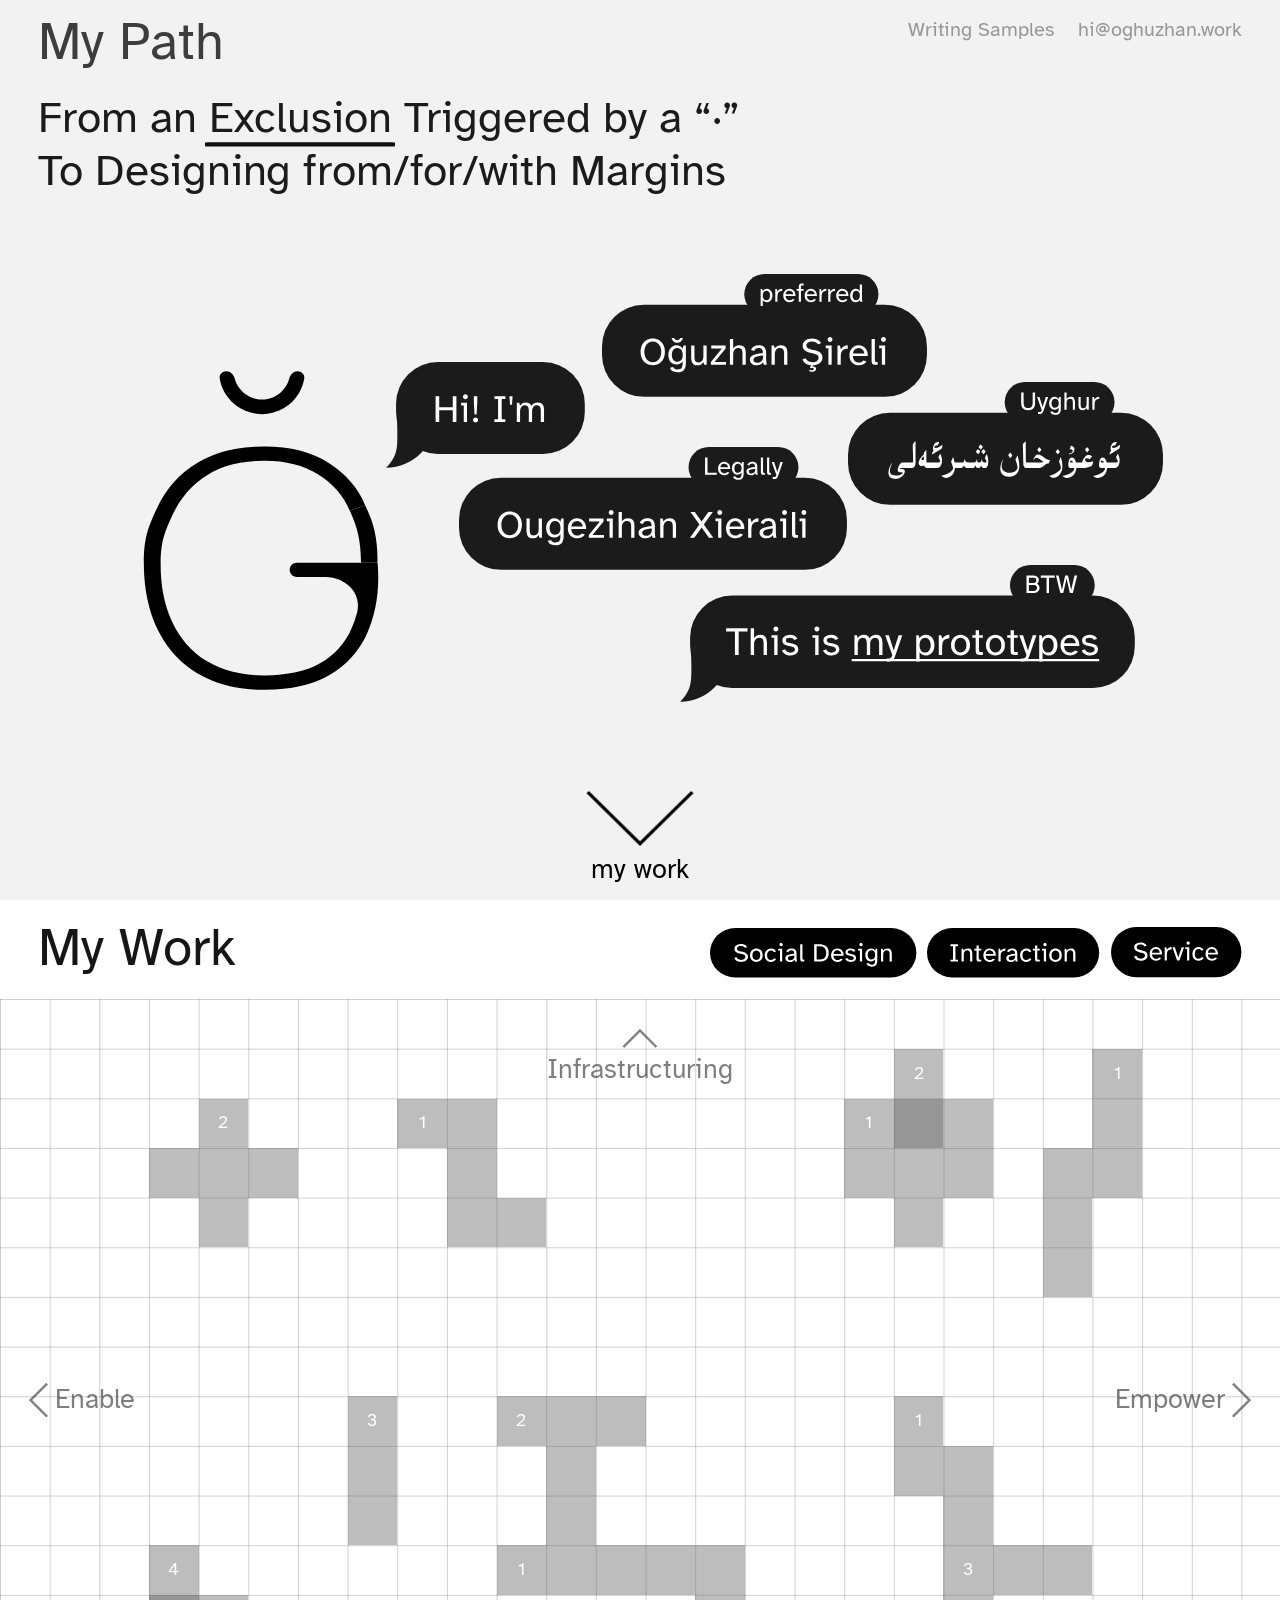
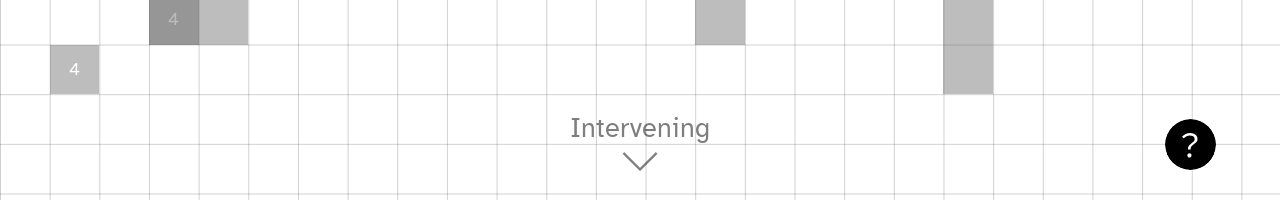
==== commit 5d6b98e6: "Fix Exclusion reading boundaries and centering Co-authored-by: Copilot <223556219+Copilot@users.nore" ====
--- a/web/index.html
+++ b/web/index.html
@@ -6,8 +6,8 @@
   <title>Oghuzhan _wanna_be_changemaker</title>
   <link rel="icon" type="image/png" href="./assets/icon.png" />
   <link rel="apple-touch-icon" href="./assets/icon.png" />
+  <link rel="preload" href="./responsive.shared.js?v=20261009-opentrace-hidden" as="script" fetchpriority="high" />
   <link rel="stylesheet" href="./responsive.shared.css?v=20261009-exclusion-feedback" />
-  <script src="https://mcp.figma.com/mcp/html-to-design/capture.js" async></script>
   <script>
     (function () {
       function syncLandingSurfaceFromSearch() {
@@ -15,7 +15,7 @@
         var requestedSurface = params.get("landingSurface") || params.get("landing-surface");
         if (!requestedSurface) return;
         var normalized = String(requestedSurface).toLowerCase();
-        if (normalized !== "studio" && normalized !== "exclusion") return;
+        if (normalized !== "exclusion") return;
         document.documentElement.setAttribute("data-landing-surface-state", normalized);
       }
 
@@ -42,6 +42,7 @@
       function maybeRunFigmaCapture() {
         var config = readFigmaCaptureConfig();
         document.documentElement.classList.toggle("figma-capture-active", !!config);
+        document.documentElement.classList.toggle("figma-capture-path", !!config && config.selector === "#homepage---left");
         if (!config) return;
         if (window.__figmaAutoCaptureLastId === config.captureId) return;
 
@@ -75,6 +76,10 @@
       window.addEventListener("hashchange", maybeRunFigmaCapture);
     })();
   </script>
+  <link rel="stylesheet" href="./work-map.css?v=20261019-axis-spacing">
+  <link rel="stylesheet" href="./gooey-popover.css">
+  <script src="./gooey-popover.js" defer></script>
+  <script src="./work-map.js" defer></script>
 </head>
 <body>
   <main class="home3042" id="site-shell">
@@ -98,208 +103,71 @@
               </p>
             </header>
 
-            <a
-              href="mailto:hi@oghuzhan.work"
-              class="landing3042-email-link external-link-hoverfx"
-              data-copy-to-clipboard="hi@oghuzhan.work"
-              data-copy-preview-title="Copy"
-              aria-label="Copy email address hi@oghuzhan.work"
-              style="--external-link-fill: #111111; --external-link-hover-fg: #ffffff;"
-            >hi@oghuzhan.work</a>
-
-            <section
-              id="landing3042-exclusion-inline"
-              class="landing3042-exclusion-inline"
-              aria-labelledby="landing3042-exclusion-title"
-              aria-hidden="true"
-            >
-              <article class="landing3042-exclusion-panel" data-exclusion-layout="name-entry">
-                <h2 id="landing3042-exclusion-title" class="landing3042-exclusion-a11y-title">Name validation game</h2>
-                <section class="landing3042-exclusion-game-shell" aria-labelledby="landing3042-exclusion-title">
-                  <form class="landing3042-exclusion-game" data-exclusion-game-form>
-                    <label class="landing3042-exclusion-game-input-shell" for="landing3042-exclusion-name-input">
-                      <span class="landing3042-exclusion-a11y-title">Type your name</span>
-                      <input
-                        id="landing3042-exclusion-name-input"
-                        class="landing3042-exclusion-game-input"
-                        type="text"
-                        name="name"
-                        placeholder="J. Doe"
-                        autocomplete="name"
-                        spellcheck="false"
-                        aria-describedby="landing3042-exclusion-game-message"
-                        data-exclusion-game-input
-                      />
-                    </label>
-                    <button class="landing3042-exclusion-game-verify" type="submit">Verify</button>
-                    <div class="landing3042-exclusion-game-status">
-                      <p
-                        id="landing3042-exclusion-game-message"
-                        class="landing3042-exclusion-game-message"
-                        data-copy-key="shared.home.left.exclusion.game.initial"
-                        data-exclusion-game-message
-                        role="status"
-                        aria-live="polite"
-                      >Please type your name to start.</p>
+            <div class="landing3042-contact-links">
+              <a href="https://blog.oghuzhan.work/" target="_blank" rel="noopener noreferrer"
+                class="landing3042-email-link landing3042-writing-link external-link-hoverfx"
+                data-external-preview-title="Oğuzhan"
+                data-external-preview-icon="https://blog.oghuzhan.work/icon.png"
+                style="--external-link-fill: #111111; --external-link-hover-fg: #ffffff;">Writing Samples</a>
+              <a
+                href="mailto:hi@oghuzhan.work"
+                class="landing3042-email-link external-link-hoverfx"
+                data-copy-to-clipboard="hi@oghuzhan.work"
+                data-copy-preview-title="Copy"
+                aria-label="Copy email address hi@oghuzhan.work"
+                style="--external-link-fill: #111111; --external-link-hover-fg: #ffffff;"
+              >hi@oghuzhan.work</a>
+            </div>
+
+            <section id="landing3042-exclusion-inline" class="exclusion-experience" role="dialog" aria-modal="true" aria-labelledby="exclusion-title" aria-hidden="true" hidden>
+              <div class="exclusion-scroll" tabindex="-1">
+                <section class="exclusion-canvas" aria-labelledby="exclusion-title" data-figma-node="89:2383">
+                  <header class="exclusion-header">
+                    <h1 id="exclusion-title">My Path</h1>
+                    <p>From an Exclusion Triggered by a “·”<br>To Designing from/for/with Margins</p>
+                  </header>
+                  <div class="exclusion-ink" role="region" aria-label="Fictional identity-system responses" aria-live="off"></div>
+                  <div class="exclusion-authentication">
+                    <label for="landing3042-exclusion-name-input">Authentication</label>
+                    <input id="landing3042-exclusion-name-input" data-exclusion-game-input type="text" placeholder="J. Doe" autocomplete="off" spellcheck="false" autocapitalize="off" aria-describedby="exclusion-instruction" dir="auto">
+                    <p id="exclusion-instruction">Please type your name to start.</p>
+                  </div>
+                  <button class="exclusion-sequence exclusion-why" type="button" aria-controls="exclusion-reflection">
+                    <span class="exclusion-arrow"><img src="./assets/Exclusion/editorial/arrow-down.svg" alt="" decoding="async"></span><span>why?</span>
+                  </button>
+                </section>
+                <section class="exclusion-reflection" id="exclusion-reflection" aria-labelledby="exclusion-what" data-figma-node="89:2418">
+                  <button class="exclusion-sequence exclusion-snapshot" type="button" aria-controls="exclusion-title">
+                    <span class="exclusion-arrow"><img src="./assets/Exclusion/editorial/arrow-up.svg" alt="" decoding="async"></span><span>snapshot of my experience</span>
+                  </button>
+                  <div class="exclusion-editorial-row exclusion-intro">
+                    <div class="exclusion-copy">
+                      <h2 id="exclusion-what" tabindex="-1">What is it?</h2>
+                      <p>These are snapshots of my everyday experiences of exclusion through digital identity verification.</p>
+                      <p>In China, many apps require real-name verification, yet the middle dot (·) in my legal Uyghur name is sometimes rejected as an “illegal character.” Something as simple as signing up for an app can become an absurd negotiation with my own identity.</p>
                     </div>
-                  </form>
+                    <figure data-figma-node="96:2531"><img src="./assets/Exclusion/editorial/experience-comic@3x.png" width="612" height="343" alt="Personal-experience comic: a system asks for my real name, rejects its middle dot, then rejects the name without the dot because it does not match my national ID." loading="lazy" decoding="async"></figure>
+                  </div>
+                  <div class="exclusion-reasons">
+                    <h2>Why would it happen?</h2>
+                    <div class="exclusion-editorial-row">
+                      <div class="exclusion-copy"><h3>1.Political suppression of Uyghurs</h3><p>This technical exclusion exists within a broader context of political suppression of Uyghur language and identity.</p><p>Even when a validation error is unintentional, rigid digital standards can reinforce whose identities are considered normal—and whose are not.</p></div>
+                      <figure data-figma-node="96:2639"><img src="./assets/Exclusion/editorial/uyghur@3x.png" width="612" height="343" alt="Uyghur: a personal dictionary-style artwork reflecting on political suppression, identity and dark humour as a coping mechanism." loading="lazy" decoding="async"></figure>
+                    </div>
+                    <div class="exclusion-editorial-row">
+                      <div class="exclusion-copy"><h3>2.Privilege Hazard</h3><p>In Data Feminism, Catherine D’Ignazio and Lauren Klein describe the privilege hazard: those who experience the least friction in a system are often least able to recognize whom it excludes.</p><p>In my case, simply allowing one additional character in a name field could remove a barrier across many everyday services.</p></div>
+                      <figure data-figma-node="89:2457"><img src="./assets/Exclusion/editorial/privilege-hazard@3x.png" width="612" height="343" alt="Illustration of a rejected name form and a ghost labelled U+200F confronting a frustrated user." loading="lazy" decoding="async"></figure>
+                    </div>
+                    <div class="exclusion-editorial-row">
+                      <div class="exclusion-copy"><h3>3.Designing Beyond the Default</h3><p>Experiencing exclusion has made me question who gets treated as the “default user” in design.</p><p>It shaped my interest in social and participatory design, and taught me to pay attention to people and experiences that are often overlooked.</p><p>I believe people shouldn't have to change who they are to fit into a system. We should design systems that make room for them.</p></div>
+                      <figure data-figma-node="97:2777"><img src="./assets/Exclusion/editorial/beyond-default@3x.png" width="612" height="343" alt="A small white square labelled Default, surrounded by a larger black field." loading="lazy" decoding="async"></figure>
+                    </div>
+                  </div>
                 </section>
-              </article>
+              </div>
+              <button id="landing3042-exclusion-close" class="exclusion-close" type="button" aria-label="Close Exclusion view"><img src="./assets/Exclusion/editorial/close.svg" alt="" decoding="async"></button>
             </section>
 
-            <button
-              id="landing3042-exclusion-close"
-              class="map-project-inline-close landing3042-exclusion-close"
-              type="button"
-              aria-label="Close Exclusion view"
-              aria-hidden="true"
-              tabindex="-1"
-            >
-              <img
-                class="map-project-inline-close-icon"
-                src="./assets/Exclusion/name-entry-close.svg"
-                alt=""
-                loading="eager"
-                decoding="async"
-              />
-            </button>
-
-            <section
-              id="landing3042-studio-inline"
-              class="landing3042-studio-inline"
-              aria-labelledby="landing3042-studio-inline-title"
-              aria-hidden="true"
-            >
-              <article class="landing3042-studio-panel">
-                <div class="landing3042-studio-surface">
-                  <button
-                    id="landing3042-studio-close"
-                    class="map-project-inline-close landing3042-studio-close"
-                    type="button"
-                    aria-label="Close Studio view"
-                    aria-hidden="true"
-                    tabindex="-1"
-                  >
-                    <img
-                      class="map-project-inline-close-icon"
-                      src="./assets/GanStudio/gan-studio-close.svg?v=20260403-2"
-                      alt=""
-                      loading="eager"
-                      decoding="async"
-                    />
-                  </button>
-
-                  <header class="landing3042-studio-header">
-                    <h2
-                      id="landing3042-studio-inline-title"
-                      class="landing3042-studio-title"
-                      data-copy-key="shared.home.left.gan.heading"
-                    >gan studio</h2>
-                    <p
-                      class="landing3042-studio-subtitle"
-                      data-copy-key="shared.home.left.gan.subtitle"
-                      data-copy-mode="html"
-                    >A place for both local connections and creative experiments.</p>
-                  </header>
-
-                  <section class="landing3042-studio-main" aria-label="gan studio projects">
-                    <figure class="landing3042-studio-logo-block" aria-label="GAN logo">
-                      <div class="gan3042-logo-carousel landing3042-studio-logo-carousel" aria-label="GAN logo slideshow">
-                        <img
-                          class="gan3042-logo-slide gan3042-logo-slide-1"
-                          alt="GAN logo variation 1"
-                          src="./assets/GanStudio/gan1.png"
-                          loading="eager"
-                          decoding="async"
-                        />
-                        <img
-                          class="gan3042-logo-slide gan3042-logo-slide-2"
-                          alt="GAN logo variation 2"
-                          src="./assets/GanStudio/gan2.png"
-                          loading="eager"
-                          decoding="async"
-                        />
-                        <img
-                          class="gan3042-logo-slide gan3042-logo-slide-3"
-                          alt="GAN logo variation 3"
-                          src="./assets/GanStudio/gan3.png"
-                          loading="eager"
-                          decoding="async"
-                        />
-                        <img
-                          class="gan3042-logo-slide gan3042-logo-slide-4"
-                          alt="GAN logo variation 4"
-                          src="./assets/GanStudio/gan4.png"
-                          loading="eager"
-                          decoding="async"
-                        />
-                      </div>
-                    </figure>
-
-                    <div class="landing3042-studio-projects">
-                      <h3 class="landing3042-studio-project-title">🚧 gan project 🚧</h3>
-
-                      <div class="landing3042-studio-project-list">
-                        <div class="landing3042-studio-project-row">
-                          <a
-                            class="landing3042-studio-project-link"
-                            data-studio-project-link
-                            href="./overlay-minimovesmatter.html"
-                            data-copy-key="shared.home.left.projects.minimoves"
-                          >Mini Moves Matter</a>
-                          <a
-                            class="landing3042-studio-project-more"
-                            data-studio-project-more
-                            href="./overlay-minimovesmatter.html"
-                            data-copy-key="shared.home.left.cta.seemore"
-                          >see more</a>
-                        </div>
-
-                        <div class="landing3042-studio-project-row">
-                          <a
-                            class="landing3042-studio-project-link"
-                            data-studio-project-link
-                            href="./overlay-sustainableWaves.html"
-                            data-copy-key="shared.home.left.projects.sustainable"
-                          >Sustainable Waves</a>
-                          <a
-                            class="landing3042-studio-project-more"
-                            data-studio-project-more
-                            href="./overlay-sustainableWaves.html"
-                            data-copy-key="shared.home.left.cta.seemore"
-                          >see more</a>
-                        </div>
-
-                        <div class="landing3042-studio-project-row">
-                          <a
-                            class="landing3042-studio-project-link"
-                            data-studio-project-link
-                            href="./overlay-shanghaisummerschool.html"
-                            data-copy-key="shared.home.left.projects.summerschool"
-                          >SJTU X SUTD Joint Shanghai Summer School</a>
-                          <a
-                            class="landing3042-studio-project-more"
-                            data-studio-project-more
-                            href="./overlay-shanghaisummerschool.html"
-                            data-copy-key="shared.home.left.cta.seemore"
-                          >see more</a>
-                        </div>
-                      </div>
-                    </div>
-                  </section>
-
-                  <p class="landing3042-studio-writing">
-                    <a
-                      class="landing3042-studio-writing-link external-link-hoverfx"
-                      data-href-key="link.writing.samples"
-                      href="https://oghuz.notion.site/writing-samples?pvs=74"
-                      target="_blank"
-                      rel="noopener noreferrer"
-                    ><span data-copy-key="shared.home.left.writing.samples">My writing samples</span></a>
-                  </p>
-                </div>
-              </article>
-            </section>
           </div>
 
           <img
@@ -344,23 +212,23 @@
               decoding="async"
               aria-hidden="true"
             />
-            <button
-              type="button"
-              class="landing3042-bubble-button landing3042-bubble-studio"
-              data-trigger="studio"
-              aria-controls="landing3042-studio-inline"
-              aria-expanded="false"
-              aria-label="Open my studio"
+            <a
+              class="landing3042-bubble-button landing3042-bubble-studio landing3042-archive-link"
+              href="https://archive.oghuzhan.work/" target="_blank" rel="noopener noreferrer"
+              data-external-preview-title="Prototype Lab — Archive"
+              data-external-preview-icon="https://archive.oghuzhan.work/assets/icon.png"
+              data-external-textfx-disabled
+              aria-label="This is my prototypes"
             >
               <img
                 class="landing3042-bubble-art"
-                src="./assets/Landingpage/Studio.svg"
+                src="./assets/Landingpage/Archive-bubble.svg"
                 alt=""
                 loading="eager"
                 decoding="async"
                 aria-hidden="true"
               />
-            </button>
+            </a>
           </section>
 
           <button class="landing3042-practice-cta" type="button" data-trigger="practice" aria-label="Scroll to My Work section">
@@ -460,9 +328,9 @@
               <div class="mypractice-map-overlay" aria-hidden="true">
                 <figure
                   class="mypractice-map-overlay-item"
-                  data-node-id="3139:17651"
-                  data-project-name="Woodpecker"
-                  style="--x: 6765; --y: 176; --w: 1168; --h: 584; --col: 20; --row: 2; --col-mobile: 17; --row-mobile: 4; --w-span: 2; --h-span: 3;"
+                  data-node-id="norrtag"
+                  data-project-name="Everyone's on Board"
+                  style="--work-col: 21; --work-row: 7; --x: 6765; --y: 2085; --w: 1168; --h: 584; --col: 20; --row: 12; --col-mobile: 20; --row-mobile: 23; --w-span: 2; --h-span: 3;"
                 >
                   <span class="mypractice-map-blocks">
                     <i class="mypractice-map-block" style="--cx:0;--cy:0;"></i>
@@ -470,13 +338,27 @@
                     <i class="mypractice-map-block" style="--cx:1;--cy:1;"></i>
                     <i class="mypractice-map-block" style="--cx:1;--cy:2;"></i>
                   </span>
-                  <span class="mypractice-map-overlay-thumb-host"><img class="mypractice-map-overlay-thumb" src="./assets/figma-3139-map/image-107.png" alt="" loading="lazy" decoding="async" /></span>
+                  <span class="mypractice-map-overlay-thumb-host"><img class="mypractice-map-overlay-thumb" data-map-thumbnail-src="./assets/projects/norrtag/cover/figma-hero-512.webp" alt="" loading="lazy" decoding="async" /></span>
+                </figure>
+                <figure
+                  class="mypractice-map-overlay-item"
+                  data-node-id="3139:17651"
+                  data-project-name="Woodpecker"
+                  style="--work-col: 21; --work-row: 1; --x: 6765; --y: 176; --w: 1168; --h: 584; --col: 20; --row: 2; --col-mobile: 17; --row-mobile: 4; --w-span: 2; --h-span: 3;"
+                >
+                  <span class="mypractice-map-blocks">
+                    <i class="mypractice-map-block" style="--cx:0;--cy:0;"></i>
+                    <i class="mypractice-map-block" style="--cx:0;--cy:1;"></i>
+                    <i class="mypractice-map-block" style="--cx:1;--cy:1;"></i>
+                    <i class="mypractice-map-block" style="--cx:1;--cy:2;"></i>
+                  </span>
+                  <span class="mypractice-map-overlay-thumb-host"><img class="mypractice-map-overlay-thumb" data-map-thumbnail-src="./assets/figma-3139-map/image-107.png" alt="" loading="lazy" decoding="async" /></span>
                 </figure>
                 <figure
                   class="mypractice-map-overlay-item"
                   data-node-id="3150:21735"
                   data-project-name="OpenTraces"
-                  style="--x: 8278; --y: 445; --w: 1168; --h: 584; --col: 25; --row: 4; --col-mobile: 19; --row-mobile: 8; --w-span: 2; --h-span: 5;"
+                  style="--work-col: 25; --work-row: 1; --x: 8278; --y: 445; --w: 1168; --h: 584; --col: 25; --row: 4; --col-mobile: 19; --row-mobile: 8; --w-span: 2; --h-span: 5;"
                 >
                   <span class="mypractice-map-blocks">
                     <i class="mypractice-map-block" style="--cx:1;--cy:0;"></i>
@@ -486,13 +368,13 @@
                     <i class="mypractice-map-block" style="--cx:0;--cy:3;"></i>
                     <i class="mypractice-map-block" style="--cx:0;--cy:4;"></i>
                   </span>
-                  <span class="mypractice-map-overlay-thumb-host"><img class="mypractice-map-overlay-thumb" src="./assets/figma-3139-map/image-948.png" alt="" loading="lazy" decoding="async" /></span>
+                  <span class="mypractice-map-overlay-thumb-host"><img class="mypractice-map-overlay-thumb" data-map-thumbnail-src="./assets/figma-3139-map/image-948.png" alt="" loading="lazy" decoding="async" /></span>
                 </figure>
                 <figure
                   class="mypractice-map-overlay-item"
                   data-node-id="3139:21709"
                   data-project-name="Veritas"
-                  style="--x: 6059; --y: 2085; --w: 1168; --h: 584; --col: 13; --row: 12; --col-mobile: 12; --row-mobile: 23; --w-span: 5; --h-span: 2;"
+                  style="--work-col: 12; --work-row: 9; --x: 6059; --y: 2085; --w: 1168; --h: 584; --col: 13; --row: 12; --col-mobile: 12; --row-mobile: 23; --w-span: 5; --h-span: 2;"
                 >
                   <span class="mypractice-map-blocks">
                     <i class="mypractice-map-block" style="--cx:0;--cy:0;"></i>
@@ -502,13 +384,13 @@
                     <i class="mypractice-map-block" style="--cx:4;--cy:0;"></i>
                     <i class="mypractice-map-block" style="--cx:4;--cy:1;"></i>
                   </span>
-                  <span class="mypractice-map-overlay-thumb-host"><img class="mypractice-map-overlay-thumb" src="./assets/figma-3139-map/image-941.png" alt="" loading="lazy" decoding="async" /></span>
+                  <span class="mypractice-map-overlay-thumb-host"><img class="mypractice-map-overlay-thumb" data-map-thumbnail-src="./assets/figma-3139-map/image-941.png" alt="" loading="lazy" decoding="async" /></span>
                 </figure>
                 <figure
                   class="mypractice-map-overlay-item"
                   data-node-id="3139:21710"
                   data-project-name="LoomDrift"
-                  style="--x: 4354; --y: 1590; --w: 1168; --h: 584; --col: 13; --row: 9; --col-mobile: 13; --row-mobile: 20; --w-span: 3; --h-span: 3;"
+                  style="--work-col: 12; --work-row: 7; --x: 4354; --y: 1590; --w: 1168; --h: 584; --col: 13; --row: 9; --col-mobile: 13; --row-mobile: 20; --w-span: 3; --h-span: 3;"
                 >
                   <span class="mypractice-map-blocks">
                     <i class="mypractice-map-block" style="--cx:0;--cy:0;"></i>
@@ -517,13 +399,13 @@
                     <i class="mypractice-map-block" style="--cx:1;--cy:1;"></i>
                     <i class="mypractice-map-block" style="--cx:1;--cy:2;"></i>
                   </span>
-                  <span class="mypractice-map-overlay-thumb-host"><img class="mypractice-map-overlay-thumb" src="./assets/figma-3139-map/image-945.png" alt="" loading="lazy" decoding="async" /></span>
+                  <span class="mypractice-map-overlay-thumb-host"><img class="mypractice-map-overlay-thumb" data-map-thumbnail-src="./assets/figma-3139-map/image-945.png" alt="" loading="lazy" decoding="async" /></span>
                 </figure>
                 <figure
                   class="mypractice-map-overlay-item"
                   data-node-id="3139:21711"
                   data-project-name="BottleU"
-                  style="--x: 7631; --y: 1465; --w: 1168; --h: 584; --col: 23; --row: 8; --col-mobile: 18; --row-mobile: 12; --w-span: 3; --h-span: 3;"
+                  style="--work-col: 22; --work-row: 9; --x: 7631; --y: 1465; --w: 1168; --h: 584; --col: 23; --row: 8; --col-mobile: 18; --row-mobile: 12; --w-span: 3; --h-span: 3;"
                 >
                   <span class="mypractice-map-blocks">
                     <i class="mypractice-map-block" style="--cx:0;--cy:0;"></i>
@@ -532,26 +414,26 @@
                     <i class="mypractice-map-block" style="--cx:0;--cy:1;"></i>
                     <i class="mypractice-map-block" style="--cx:0;--cy:2;"></i>
                   </span>
-                  <span class="mypractice-map-overlay-thumb-host"><img class="mypractice-map-overlay-thumb" src="./assets/figma-3139-map/image-944.png" alt="" loading="lazy" decoding="async" /></span>
+                  <span class="mypractice-map-overlay-thumb-host"><img class="mypractice-map-overlay-thumb" data-map-thumbnail-src="./assets/figma-3139-map/image-944.png" alt="" loading="lazy" decoding="async" /></span>
                 </figure>
                 <figure
                   class="mypractice-map-overlay-item"
                   data-node-id="3139:21712"
                   data-project-name="SliceWardrobe"
-                  style="--x: 2389; --y: 2085; --w: 1168; --h: 584; --col: 8; --row: 10; --col-mobile: 10; --row-mobile: 20; --w-span: 1; --h-span: 3;"
+                  style="--work-col: 8; --work-row: 7; --x: 2389; --y: 2085; --w: 1168; --h: 584; --col: 8; --row: 10; --col-mobile: 10; --row-mobile: 20; --w-span: 1; --h-span: 3;"
                 >
                   <span class="mypractice-map-blocks">
                     <i class="mypractice-map-block" style="--cx:0;--cy:0;"></i>
                     <i class="mypractice-map-block" style="--cx:0;--cy:1;"></i>
                     <i class="mypractice-map-block" style="--cx:0;--cy:2;"></i>
                   </span>
-                  <span class="mypractice-map-overlay-thumb-host"><img class="mypractice-map-overlay-thumb" src="./assets/figma-3139-map/image-943.png" alt="" loading="lazy" decoding="async" /></span>
+                  <span class="mypractice-map-overlay-thumb-host"><img class="mypractice-map-overlay-thumb" data-map-thumbnail-src="./assets/figma-3139-map/image-943.png" alt="" loading="lazy" decoding="async" /></span>
                 </figure>
                 <figure
                   class="mypractice-map-overlay-item"
                   data-node-id="3139:21713"
                   data-project-name="PaperMind"
-                  style="--x: 2527; --y: 960; --w: 1168; --h: 584; --col: 6; --row: 3; --col-mobile: 7; --row-mobile: 8; --w-span: 3; --h-span: 3;"
+                  style="--work-col: 3; --work-row: 2; --x: 2527; --y: 960; --w: 1168; --h: 584; --col: 6; --row: 3; --col-mobile: 7; --row-mobile: 8; --w-span: 3; --h-span: 3;"
                 >
                   <span class="mypractice-map-blocks">
                     <i class="mypractice-map-block" style="--cx:1;--cy:0;"></i>
@@ -560,13 +442,13 @@
                     <i class="mypractice-map-block" style="--cx:2;--cy:1;"></i>
                     <i class="mypractice-map-block" style="--cx:1;--cy:2;"></i>
                   </span>
-                  <span class="mypractice-map-overlay-thumb-host"><img class="mypractice-map-overlay-thumb" src="./assets/figma-3139-map/image-942.png" alt="" loading="lazy" decoding="async" /></span>
+                  <span class="mypractice-map-overlay-thumb-host"><img class="mypractice-map-overlay-thumb" data-map-thumbnail-src="./assets/figma-3139-map/image-942.png" alt="" loading="lazy" decoding="async" /></span>
                 </figure>
                 <figure
                   class="mypractice-map-overlay-item"
                   data-node-id="3150:21733"
                   data-project-name="MakkaPakka"
-                  style="--x: 4469; --y: 749; --w: 1168; --h: 584; --col: 12; --row: 4; --col-mobile: 12; --row-mobile: 12; --w-span: 3; --h-span: 3;"
+                  style="--work-col: 10; --work-row: 2; --x: 4469; --y: 749; --w: 1168; --h: 584; --col: 12; --row: 4; --col-mobile: 12; --row-mobile: 12; --w-span: 3; --h-span: 3;"
                 >
                   <span class="mypractice-map-blocks">
                     <i class="mypractice-map-block" style="--cx:0;--cy:0;"></i>
@@ -575,13 +457,13 @@
                     <i class="mypractice-map-block" style="--cx:1;--cy:2;"></i>
                     <i class="mypractice-map-block" style="--cx:2;--cy:2;"></i>
                   </span>
-                  <span class="mypractice-map-overlay-thumb-host"><img class="mypractice-map-overlay-thumb" src="./assets/figma-3139-map/image-946.png" alt="" loading="lazy" decoding="async" /></span>
+                  <span class="mypractice-map-overlay-thumb-host"><img class="mypractice-map-overlay-thumb" data-map-thumbnail-src="./assets/figma-3139-map/image-946.png" alt="" loading="lazy" decoding="async" /></span>
                 </figure>
                 <figure
                   class="mypractice-map-overlay-item"
                   data-node-id="3150:21734"
                   data-project-name="Eco-Mailbox"
-                  style="--x: 6059; --y: 846; --w: 1168; --h: 584; --col: 19; --row: 4; --col-mobile: 15; --row-mobile: 7; --w-span: 2; --h-span: 3;"
+                  style="--work-col: 20; --work-row: 2; --x: 6059; --y: 846; --w: 1168; --h: 584; --col: 19; --row: 4; --col-mobile: 15; --row-mobile: 7; --w-span: 2; --h-span: 3;"
                 >
                   <span class="mypractice-map-blocks">
                     <i class="mypractice-map-block" style="--cx:0;--cy:0;"></i>
@@ -590,42 +472,42 @@
                     <i class="mypractice-map-block" style="--cx:1;--cy:1;"></i>
                     <i class="mypractice-map-block" style="--cx:1;--cy:2;"></i>
                   </span>
-                  <span class="mypractice-map-overlay-thumb-host"><img class="mypractice-map-overlay-thumb" src="./assets/figma-3139-map/image-947.png" alt="" loading="lazy" decoding="async" /></span>
+                  <span class="mypractice-map-overlay-thumb-host"><img class="mypractice-map-overlay-thumb" data-map-thumbnail-src="./assets/figma-3139-map/image-947.png" alt="" loading="lazy" decoding="async" /></span>
                 </figure>
                 <figure
                   class="mypractice-map-overlay-item"
                   data-node-id="3139:21718"
                   data-project-name="EasyFlow"
-                  style="--x: 479; --y: 2891; --w: 585.49169921875; --h: 584; --col: 4; --row: 19; --col-mobile: 5; --row-mobile: 28; --w-span: 1; --h-span: 1;"
+                  style="--work-col: 1; --work-row: 11; --x: 479; --y: 2891; --w: 585.49169921875; --h: 584; --col: 4; --row: 19; --col-mobile: 5; --row-mobile: 28; --w-span: 1; --h-span: 1;"
                 >
                   <span class="mypractice-map-blocks">
                     <i class="mypractice-map-block" style="--cx:0;--cy:0;"></i>
                   </span>
-                  <span class="mypractice-map-overlay-thumb-host"><img class="mypractice-map-overlay-thumb" src="./assets/figma-3139-map/image-1.png" alt="" loading="lazy" decoding="async" /></span>
+                  <span class="mypractice-map-overlay-thumb-host"><img class="mypractice-map-overlay-thumb" data-map-thumbnail-src="./assets/figma-3139-map/image-1.png" alt="" loading="lazy" decoding="async" /></span>
                 </figure>
                 <figure
                   class="mypractice-map-overlay-item"
                   data-node-id="3139:21719"
                   data-project-name="Flexit"
-                  style="--x: 1177; --y: 2553; --w: 584; --h: 584; --col: 5; --row: 17; --col-mobile: 6; --row-mobile: 27; --w-span: 2; --h-span: 1;"
+                  style="--work-col: 3; --work-row: 10; --x: 1177; --y: 2553; --w: 584; --h: 584; --col: 5; --row: 17; --col-mobile: 6; --row-mobile: 27; --w-span: 2; --h-span: 1;"
                 >
                   <span class="mypractice-map-blocks">
                     <i class="mypractice-map-block" style="--cx:0;--cy:0;"></i>
                     <i class="mypractice-map-block" style="--cx:1;--cy:0;"></i>
                   </span>
-                  <span class="mypractice-map-overlay-thumb-host"><img class="mypractice-map-overlay-thumb" src="./assets/figma-3139-map/rectangle-4127.png" alt="" loading="lazy" decoding="async" /></span>
+                  <span class="mypractice-map-overlay-thumb-host"><img class="mypractice-map-overlay-thumb" data-map-thumbnail-src="./assets/figma-3139-map/rectangle-4127.png" alt="" loading="lazy" decoding="async" /></span>
                 </figure>
                 <figure
                   class="mypractice-map-overlay-item"
                   data-node-id="3150:21732"
                   data-project-name="CIY"
-                  style="--x: 1873; --y: 2891; --w: 584; --h: 584; --col: 6; --row: 16; --col-mobile: 8; --row-mobile: 25; --w-span: 1; --h-span: 2;"
+                  style="--work-col: 4; --work-row: 9; --x: 1873; --y: 2891; --w: 584; --h: 584; --col: 6; --row: 16; --col-mobile: 8; --row-mobile: 25; --w-span: 1; --h-span: 2;"
                 >
                   <span class="mypractice-map-blocks">
                     <i class="mypractice-map-block" style="--cx:0;--cy:0;"></i>
                     <i class="mypractice-map-block" style="--cx:0;--cy:1;"></i>
                   </span>
-                  <span class="mypractice-map-overlay-thumb-host"><img class="mypractice-map-overlay-thumb" src="./assets/figma-3139-map/rectangle-4128.png" alt="" loading="lazy" decoding="async" /></span>
+                  <span class="mypractice-map-overlay-thumb-host"><img class="mypractice-map-overlay-thumb" data-map-thumbnail-src="./assets/figma-3139-map/rectangle-4128.png" alt="" loading="lazy" decoding="async" /></span>
                 </figure>
               </div>
             </div>
@@ -648,10 +530,18 @@
           <span class="mypractice-map-axis-arrow mypractice-map-axis-arrow--bottom"></span>
         </div>
 
-        <i class="mypractice-map-corner mypractice-map-corner--top" aria-hidden="true"></i>
-        <i class="mypractice-map-corner mypractice-map-corner--left" aria-hidden="true"></i>
-        <i class="mypractice-map-corner mypractice-map-corner--right" aria-hidden="true"></i>
-        <i class="mypractice-map-corner mypractice-map-corner--bottom" aria-hidden="true"></i>
+        <div class="work-map-help">
+          <button class="work-map-help-button" type="button" aria-label="About the My Work map" aria-controls="work-map-help-panel" aria-expanded="false"><img src="./assets/MyPractice/map-guide/help.svg" width="51" height="51" alt=""></button>
+          <div class="work-map-help-panel" id="work-map-help-panel" hidden aria-label="My Work map guide">
+            <button class="work-map-help-close" type="button" aria-label="Close map guide">×</button>
+            <div class="work-map-help-copy">
+              <p><span>Pick your lens.</span> Social, Interaction, or Service.</p>
+              <p><span>1–4?</span> My priorities in each field. 1 is top of the list!</p>
+              <p><span>Curious?</span> Click a square and see what's inside.</p>
+            </div>
+          </div>
+        </div>
+
         <section id="map-project-inline-shell" class="map-project-inline-shell" hidden aria-hidden="true">
           <div id="map-project-inline-scroll" class="map-project-inline-scroll">
             <article class="map-project-inline-content map-project-detail-page" aria-live="polite">
@@ -888,7 +778,7 @@
                               class="map-project-detail-section-c-finding-panel-video"
                               controls
                               playsinline
-                              preload="metadata"
+                              preload="none"
                               src="https://assets.oghuzhan.work/concept%40v.mp4"
                               poster="./assets/Veritas/concept-v-poster.jpg"
                             ></video>
@@ -931,7 +821,7 @@
                               class="map-project-detail-section-c-finding-panel-video"
                               controls
                               playsinline
-                              preload="metadata"
+                              preload="none"
                               src="https://assets.oghuzhan.work/4cf5374756a18a48d56d75562d991f12bb829184.mov"
                               poster="./assets/Veritas/c-relationship-poster.jpg"
                             ></video>
@@ -986,7 +876,7 @@
                           src="https://assets.oghuzhan.work/12%E6%9C%8818%E6%97%A5%20(2).mp4"
                           playsinline
                           muted
-                          preload="metadata"
+                          preload="none"
                           aria-hidden="false"
                         ></video>
                         <video
@@ -994,7 +884,7 @@
                           src="https://assets.oghuzhan.work/SaveSetup.mp4"
                           playsinline
                           muted
-                          preload="metadata"
+                          preload="none"
                           aria-hidden="true"
                         ></video>
                         <video
@@ -1002,7 +892,7 @@
                           src="https://assets.oghuzhan.work/Screen%20Recording%202025-12-18%20at%2005.36.47.mov"
                           playsinline
                           muted
-                          preload="metadata"
+                          preload="none"
                           aria-hidden="true"
                         ></video>
                         <img
@@ -1208,7 +1098,7 @@
                     <p class="map-project-detail-section-c-research-link-wrap">
                       <a
                         class="map-project-detail-section-c-research-link external-link-hoverfx"
-                        href="https://oghuz.notion.site/Interfacing-with-an-Analytical-Actor-Designing-Human-AI-Relations-in-Law-Enforcement-Visual-Investi-32533fe30b9680a5b787ee2589efa3b7?source=copy_link"
+                        href="https://blog.oghuzhan.work/writing/interfacing-with-an-analytical-actor/"
                         target="_blank"
                         rel="noopener noreferrer"
                       >Research Paper &amp; Reflection of this project</a>
@@ -1250,6 +1140,7 @@
                 </div>
               </section>
               </section>
+              <section id="map-project-norrtag-root" class="norrtag-detail" hidden aria-hidden="true"></section>
               <section id="map-project-template-root" class="map-project-template-root" hidden aria-hidden="true"></section>
               <section id="map-project-opentrace-root" class="map-project-opentrace-root" hidden aria-hidden="true"></section>
             </article>
@@ -1310,75 +1201,6 @@
     </div>
   </section>
 
-  <section id="studio-modal" class="landing3042-modal" role="dialog" aria-modal="true" aria-labelledby="studio-modal-title" aria-hidden="true" hidden>
-    <div class="landing3042-modal-dialog landing3042-modal-dialog-studio" data-modal-panel>
-      <button class="landing3042-modal-close" type="button" data-modal-close aria-label="Close Studio modal">
-        <img
-          class="landing3042-modal-close-icon"
-          src="./assets/Veritas/veritas-detail-close.svg"
-          alt=""
-          loading="eager"
-          decoding="async"
-        />
-      </button>
-      <div class="gan3042-head">
-        <h2 id="studio-modal-title" class="hero3042-title" data-copy-key="shared.home.left.gan.heading">gan studio</h2>
-      </div>
-
-      <div class="gan3042-logo-carousel" aria-label="GAN logo slideshow">
-        <img
-          class="gan3042-logo-slide gan3042-logo-slide-1"
-          alt="GAN logo variation 1"
-          src="./assets/GanStudio/gan1.png"
-          loading="eager"
-          decoding="async"
-        />
-        <img
-          class="gan3042-logo-slide gan3042-logo-slide-2"
-          alt="GAN logo variation 2"
-          src="./assets/GanStudio/gan2.png"
-          loading="eager"
-          decoding="async"
-        />
-        <img
-          class="gan3042-logo-slide gan3042-logo-slide-3"
-          alt="GAN logo variation 3"
-          src="./assets/GanStudio/gan3.png"
-          loading="eager"
-          decoding="async"
-        />
-        <img
-          class="gan3042-logo-slide gan3042-logo-slide-4"
-          alt="GAN logo variation 4"
-          src="./assets/GanStudio/gan4.png"
-          loading="eager"
-          decoding="async"
-        />
-      </div>
-
-      <p class="gan3042-subtitle" data-copy-key="shared.home.left.gan.subtitle" data-copy-mode="html">A place for both local connections and creative experiments.</p>
-
-      <h2 class="gan3042-project-title">🚧 gan project 🚧</h2>
-
-      <div class="gan3042-project-row">
-        <a class="gan3042-project-link" data-studio-project-link href="./overlay-minimovesmatter.html" data-copy-key="shared.home.left.projects.minimoves">Mini Moves Matter</a>
-        <a class="gan3042-project-more" data-studio-project-more href="./overlay-minimovesmatter.html" data-copy-key="shared.home.left.cta.seemore">See More</a>
-      </div>
-      <div class="gan3042-project-row">
-        <a class="gan3042-project-link" data-studio-project-link href="./overlay-sustainableWaves.html" data-copy-key="shared.home.left.projects.sustainable">Sustainable Waves</a>
-        <a class="gan3042-project-more" data-studio-project-more href="./overlay-sustainableWaves.html" data-copy-key="shared.home.left.cta.seemore">See More</a>
-      </div>
-      <div class="gan3042-project-row">
-        <a class="gan3042-project-link" data-studio-project-link href="./overlay-shanghaisummerschool.html" data-copy-key="shared.home.left.projects.summerschool">SJTU X SUTD Joint Shanghai Summer School</a>
-        <a class="gan3042-project-more" data-studio-project-more href="./overlay-shanghaisummerschool.html" data-copy-key="shared.home.left.cta.seemore">See More</a>
-      </div>
-
-      <h2 class="gan3042-writing">
-        <a data-href-key="link.writing.samples" href="https://oghuz.notion.site/writing-samples?pvs=74" target="_blank" rel="noopener noreferrer">✍️ <span data-copy-key="shared.home.left.writing.samples">Writing Samples</span> ✍️</a>
-      </h2>
-    </div>
-  </section>
-
   <template id="open-traces-template">
     <section class="practice3042-open-traces" aria-label="Open Traces featured video">
       <div class="practice3042-open-traces-header">
@@ -1420,11 +1242,6 @@
     </section>
   </template>
 
-  <div id="project-hover-preview" aria-hidden="true">
-    <div class="project-hover-body">
-      <img id="project-hover-preview-img" class="project-hover-image" alt="" loading="lazy" decoding="async" />
-    </div>
-  </div>
   <div id="map-center-hover-preview" aria-hidden="true" hidden>
     <figure class="map-center-hover-preview-frame">
       <div
@@ -1489,146 +1306,22 @@
     </div>
   </div>
 
-  <section id="project-inline-shell" class="project-inline-shell" hidden aria-hidden="true">
-    <button id="project-inline-close" class="project-inline-close" type="button" aria-label="Back to gan studio">
-      <img
-        class="map-project-inline-close-icon"
-        src="./assets/GanStudio/gan-studio-close.svg?v=20260403-2"
-        alt=""
-        loading="eager"
-        decoding="async"
-        aria-hidden="true"
-      />
-    </button>
-    <div class="project-inline-canvas">
-      <h1 class="hero3042-title project-inline-home-title">gan studio</h1>
-      <article class="project-inline-page project-inline-page-minimoves" data-project-page="minimoves" hidden aria-labelledby="project-inline-title-minimoves">
-        <header class="project-inline-hero project-inline-hero-lime project-minimoves-header">
-          <h1 id="project-inline-title-minimoves" class="project-inline-title project-minimoves-title">Mini Moves Matter <span aria-hidden="true">🏃‍➡️</span></h1>
-          <p class="project-inline-kicker project-minimoves-kicker">Sustainability x Movement</p>
-          <p class="project-inline-date project-minimoves-date">Jul.2024 - Present</p>
-        </header>
-
-        <section class="project-inline-section project-inline-col-full project-minimoves-intro-row">
-          <figure class="project-minimoves-intro-mark">
-            <img src="./assets/minimoves-figma-visual-mark.png" alt="Mini Moves Matter visual mark" loading="lazy" decoding="async" />
-          </figure>
-          <p class="project-minimoves-intro-copy">Mini Moves Matter is a series of initiatives exploring how movement culture can intersect with sustainability. Rather than treating sustainability as an abstract concept, the project experiments with ways to integrate sustainable practices into existing sports communities and everyday movement habits.</p>
-        </section>
-
-        <section class="project-inline-section project-inline-col-full project-minimoves-feature-row">
-          <figure class="project-minimoves-feature-media">
-            <img src="./assets/minimoves-figma-feature-1.png" alt="Mini Moves Matter feature poster 1" loading="lazy" decoding="async" />
-          </figure>
-          <figure class="project-minimoves-feature-media">
-            <img src="./assets/minimoves-figma-feature-2.png" alt="Mini Moves Matter feature poster 2" loading="lazy" decoding="async" />
-          </figure>
-          <p class="project-minimoves-feature-copy">By collaborating with different activity groups, the project investigates how shared movement experiences can become entry points for environmental and social action. For example, paddleboarding communities become spaces for collecting marine litter, and other events explore how movement can bring people together to form social innovation communities.</p>
-        </section>
-
-        <section class="project-inline-section project-inline-col-full project-minimoves-gallery-row">
-          <figure><img src="./assets/minimoves-figma-gallery-1.png" alt="Mini Moves Matter gallery visual 1" loading="lazy" decoding="async" /></figure>
-          <figure><img src="./assets/minimoves-figma-gallery-2.png" alt="Mini Moves Matter gallery visual 2" loading="lazy" decoding="async" /></figure>
-          <figure><img src="./assets/minimoves-figma-gallery-3.png" alt="Mini Moves Matter gallery visual 3" loading="lazy" decoding="async" /></figure>
-          <figure><img src="./assets/minimoves-figma-gallery-4.png" alt="Mini Moves Matter gallery visual 4" loading="lazy" decoding="async" /></figure>
-          <figure><img src="./assets/minimoves-figma-gallery-5.png" alt="Mini Moves Matter gallery visual 5" loading="lazy" decoding="async" /></figure>
-        </section>
-
-        <section class="project-inline-section project-inline-col-full project-minimoves-closing-row">
-          <p>Through these experiments, movement becomes more than physical activity. It acts as a bridge that connects individuals, communities, and environmental awareness, creating opportunities for people to practice sustainability together through everyday actions.</p>
-        </section>
-      </article>
-
-      <article class="project-inline-page project-inline-page-sustainable" data-project-page="sustainable" hidden aria-labelledby="project-inline-title-sustainable">
-        <section class="project-sustainable-stage" aria-label="Sustainable Waves project body">
-          <header class="project-inline-hero project-inline-hero-cyan project-sustainable-header">
-            <h1 id="project-inline-title-sustainable" class="project-inline-title project-sustainable-title">Sustainable Waves <span aria-hidden="true">🌊</span></h1>
-            <p class="project-inline-date project-sustainable-date">Sept.2024 - Present</p>
-            <p class="project-inline-kicker project-sustainable-kicker">Sustainability x Movement</p>
-          </header>
-
-          <section class="project-sustainable-intro-band">
-            <figure class="project-sustainable-poster">
-              <img src="./assets/p21.png" alt="Sustainable Waves launch visual" loading="lazy" decoding="async" />
-            </figure>
-            <p class="project-sustainable-paragraph">Together with Mini Moves Matter and How Bottle, we launched the Sustainable Waves Initiative&#8212;where water sports meet ocean care. The program attracted over 10 partner brands, offering participants unique rewards such as 3D-printed souvenirs made from recycled plastic and handcrafted litter grabbers created from reclaimed fishing nets.</p>
-          </section>
-
-          <section class="project-sustainable-gallery-stage" aria-label="Sustainable Waves image gallery">
-            <div class="project-sustainable-gallery-row project-sustainable-gallery-row-a">
-              <figure class="project-sustainable-tile project-sustainable-tile-1162"><img src="./assets/sustainable-frame-1312317492.png" alt="Sustainable Waves visual 1" loading="lazy" decoding="async" /></figure>
-              <figure class="project-sustainable-tile project-sustainable-tile-1163"><img src="./assets/sustainable-frame-1312317496.png" alt="Sustainable Waves visual 2" loading="lazy" decoding="async" /></figure>
-              <figure class="project-sustainable-tile project-sustainable-tile-1168"><img src="./assets/sustainable-frame-1312317497.png" alt="Sustainable Waves visual 3" loading="lazy" decoding="async" /></figure>
-            </div>
-            <div class="project-sustainable-gallery-row project-sustainable-gallery-row-b">
-              <figure class="project-sustainable-tile project-sustainable-tile-1167"><img src="./assets/su3.png" alt="Sustainable Waves visual 4" loading="lazy" decoding="async" /></figure>
-              <figure class="project-sustainable-tile project-sustainable-tile-1170"><img src="./assets/sustainable-frame-1312317495.png" alt="Sustainable Waves visual 5" loading="lazy" decoding="async" /></figure>
-              <figure class="project-sustainable-tile project-sustainable-tile-0862"><img src="./assets/sustainable-sop-001.png" alt="Sustainable Waves visual 6" loading="lazy" decoding="async" /></figure>
-            </div>
-          </section>
-
-          <section class="project-inline-section project-sustainable-scroll-column">
-            <div class="project-sustainable-scroll-window" id="project-sustainable-scroll-window">
-              <figure class="project-sustainable-scroll-figure">
-                <img src="./assets/long.png" alt="Sustainable Waves long visual board" loading="lazy" decoding="async" />
-              </figure>
-            </div>
-          </section>
-        </section>
-      </article>
-
-      <article class="project-inline-page project-inline-page-summerschool" data-project-page="summerschool" hidden aria-labelledby="project-inline-title-summerschool">
-        <header class="project-inline-hero project-inline-hero-rose project-summerschool-header">
-          <h1 id="project-inline-title-summerschool" class="project-inline-title project-summerschool-title">Shanghai Summer School <span aria-hidden="true">🍎</span></h1>
-          <div class="project-summerschool-date-row">
-            <p class="project-inline-date project-summerschool-date">Jul.2024 - Present</p>
-            <figure class="project-summerschool-language-board">
-              <img src="./assets/summerschool-figma-visual-language-board.png" alt="Shanghai Summer School visual language board" loading="lazy" decoding="async" />
-            </figure>
-          </div>
-          <p class="project-inline-kicker project-summerschool-kicker">SJTU x SUTD Joint Summer School Program</p>
-        </header>
-
-        <figure class="project-summerschool-preview">
-          <img src="./assets/summerschool-figma-design-system-preview.png" alt="Shanghai Summer School design system preview" loading="lazy" decoding="async" />
-        </figure>
-
-        <section class="project-inline-section project-summerschool-intro">
-          <p>This year&apos;s Shanghai Summer School focused on the theme of healthy aging. To align with this, our design centered on representing health in an engaging and relatable way.</p>
-          <p>We decided to continue the approach from the previous year, using apples as the focal point of our concept.</p>
-          <p>The phrase &quot;an apple a day keeps the doctor away&quot; is a shared symbol of health across many cultures, making it a perfect fit for the multicultural environment of the international summer camp.</p>
-        </section>
-
-        <section class="project-summerschool-row project-summerschool-row-1" aria-label="Shanghai Summer School design row 1">
-          <figure><img src="./assets/summerschool-figma-row1-card-a.png" alt="Shanghai Summer School card visual A" loading="lazy" decoding="async" /></figure>
-          <figure><img src="./assets/summerschool-figma-row1-card-b.png" alt="Shanghai Summer School card visual B" loading="lazy" decoding="async" /></figure>
-          <figure><img src="./assets/summerschool-figma-row1-card-c.png" alt="Shanghai Summer School card visual C" loading="lazy" decoding="async" /></figure>
-          <figure><img src="./assets/summerschool-figma-design-1.png" alt="Shanghai Summer School design visual 1" loading="lazy" decoding="async" /></figure>
-          <figure><img src="./assets/summerschool-figma-design-2.png" alt="Shanghai Summer School design visual 2" loading="lazy" decoding="async" /></figure>
-          <figure><img src="./assets/summerschool-figma-design-3.png" alt="Shanghai Summer School design visual 3" loading="lazy" decoding="async" /></figure>
-        </section>
-
-        <figure class="project-summerschool-row2">
-          <img src="./assets/summerschool-figma-row2-composite.png" alt="Shanghai Summer School badge and schedule row" loading="lazy" decoding="async" />
-        </figure>
-
-        <section class="project-summerschool-row project-summerschool-row-3" aria-label="Shanghai Summer School implementation row">
-          <figure><img src="./assets/summerschool-figma-implement-1.png" alt="Shanghai Summer School on-site visual 1" loading="lazy" decoding="async" /></figure>
-          <figure><img src="./assets/summerschool-figma-implement-2.png" alt="Shanghai Summer School on-site visual 2" loading="lazy" decoding="async" /></figure>
-          <figure><img src="./assets/summerschool-figma-implement-3.png" alt="Shanghai Summer School on-site visual 3" loading="lazy" decoding="async" /></figure>
-          <figure><img src="./assets/summerschool-figma-implement-4.png" alt="Shanghai Summer School on-site visual 4" loading="lazy" decoding="async" /></figure>
-          <figure><img src="./assets/summerschool-figma-implement-5.png" alt="Shanghai Summer School on-site visual 5" loading="lazy" decoding="async" /></figure>
-          <figure><img src="./assets/summerschool-figma-implement-6.png" alt="Shanghai Summer School on-site visual 6" loading="lazy" decoding="async" /></figure>
-          <figure><img src="./assets/summerschool-figma-implement-7.png" alt="Shanghai Summer School on-site visual 7" loading="lazy" decoding="async" /></figure>
-        </section>
-
-      </article>
-    </div>
-  </section>
+
 
   <script src="./content.shared.js?v=20260402-3" defer></script>
   <script src="./content.apply.shared.js" defer></script>
   <script src="./custom-cursor.js" defer></script>
+  <link rel="stylesheet" href="./norrtag.css" />
+  <script src="./norrtag.media.js" defer></script>
+  <script src="./norrtag.content.js" defer></script>
+  <script src="./project-media.js" defer></script>
+  <script src="./norrtag.js" defer></script>
+  <link rel="stylesheet" href="./portfolio-reader.css" />
+  <script src="./portfolio-reader.js" defer></script>
+  <link rel="stylesheet" href="./exclusion.css" />
+  <script src="./exclusion.js" defer></script>
   <script src="./responsive.shared.js?v=20261009-opentrace-hidden" defer></script>
+  <!-- Load the capture helper only for explicit Figma export URLs. -->
+  <script>if(location.hash.includes('figmacapture=')){var figmaCaptureScript=document.createElement('script');figmaCaptureScript.src='https://mcp.figma.com/mcp/html-to-design/capture.js';figmaCaptureScript.async=true;document.head.append(figmaCaptureScript);}</script>
 </body>
 </html>
--- a/web/responsive.shared.css
+++ b/web/responsive.shared.css
@@ -1,6 +1,12 @@
 ﻿/* Shared responsive layer for Cargo-exported pages */
 
 @import url("https://fonts.googleapis.com/css2?family=Atkinson+Hyperlegible:ital,wght@0,400;0,700;1,400;1,700&display=swap");
+
+/* Preserve media proportions when both dimensions are constrained. */
+:where(img, video) { object-fit: contain; }
+media-item[image-fit="stretch"]::part(media),
+media-item[image-fit="stretch"]::part(video),
+media-item[image-fit="stretch"]::part(poster) { object-fit: contain; }
 
 :root {
   --layout-left-pct: 20;
@@ -60,9 +66,7 @@
   html[data-site-mode="figma3042"] #homepage---left .landing3042-header *,
   html[data-site-mode="figma3042"] #homepage---left .landing3042-email-link,
   html[data-site-mode="figma3042"] #homepage---left .landing3042-exclusion-inline,
-  html[data-site-mode="figma3042"] #homepage---left .landing3042-studio-inline,
-  html[data-site-mode="figma3042"] #homepage---left .landing3042-exclusion-close,
-  html[data-site-mode="figma3042"] #homepage---left .landing3042-studio-close {
+  html[data-site-mode="figma3042"] #homepage---left .landing3042-exclusion-close{
     pointer-events: auto !important;
   }
 
@@ -83,33 +87,6 @@
     max-width: 1512px !important;
     margin-left: auto !important;
     margin-right: auto !important;
-  }
-
-  html[data-site-mode="figma3042"][data-landing-surface-state="studio"] #homepage---left.hero3042 {
-    width: 100vw !important;
-    height: var(--min-viewport-height, 100vh) !important;
-    min-height: var(--min-viewport-height, 100vh) !important;
-    max-height: var(--min-viewport-height, 100vh) !important;
-    padding: 0 !important;
-    overflow: hidden !important;
-  }
-
-  html[data-site-mode="figma3042"][data-landing-surface-state="studio"] #homepage---left .hero3042-canvas {
-    width: 100% !important;
-    max-width: none !important;
-    height: 100% !important;
-    min-height: 0 !important;
-    max-height: none !important;
-    aspect-ratio: auto !important;
-    margin: 0 !important;
-    position: relative !important;
-  }
-
-  html[data-site-mode="figma3042"][data-landing-surface-state="studio"] #homepage---left .landing3042-stage {
-    position: relative !important;
-    display: block !important;
-    width: 100% !important;
-    height: 100% !important;
   }
 
   html[data-site-mode="figma3042"][data-landing-surface-state="exclusion"] #homepage---left .landing3042-header {
@@ -213,29 +190,6 @@
     transform: none !important;
     opacity: 1 !important;
     z-index: 9 !important;
-  }
-
-  html[data-site-mode="figma3042"][data-landing-surface-state="studio"] #homepage---left .landing3042-studio-inline {
-    inset: 0 !important;
-    width: 100% !important;
-    height: 100% !important;
-    z-index: 6 !important;
-  }
-
-  html[data-site-mode="figma3042"][data-landing-surface-state="studio"] #homepage---left .landing3042-studio-close {
-    display: flex !important;
-    pointer-events: auto !important;
-  }
-
-  html[data-site-mode="figma3042"][data-landing-surface-state="studio"] #homepage---left .landing3042-studio-close::before,
-  html[data-site-mode="figma3042"][data-landing-surface-state="studio"] #homepage---left .landing3042-studio-close::after {
-    content: none !important;
-    display: none !important;
-  }
-
-  html[data-site-mode="figma3042"][data-landing-surface-state="studio"] #homepage---left .landing3042-studio-close:focus-visible {
-    outline: none !important;
-    box-shadow: none !important;
   }
 
   html[data-site-mode="figma3042"][data-landing-surface-state="exclusion"] #homepage---left .landing3042-exclusion-close::before,
@@ -967,9 +921,7 @@
   letter-spacing: 0 !important;
   display: block !important;
   font-variation-settings: "slnt" 0, "MONO" 1 !important;
-}
-
-/* Namecard back text follows gan3042-subtitle typography, keeps white color */
+} keeps white color */
 .namecard-back-text {
   margin: 0;
   font-family: var(--typo-latin-family) !important;
@@ -3954,18 +3906,6 @@
   pointer-events: none;
 }
 
-html[data-site-mode="figma3042"] .landing3042-studio-inline {
-  position: absolute;
-  left: var(--landing-studio-inline-left, var(--landing-exclusion-inline-left));
-  top: var(--landing-studio-inline-top, var(--landing-exclusion-inline-top));
-  right: var(--landing-studio-inline-right, var(--landing-exclusion-inline-right));
-  bottom: var(--landing-studio-inline-bottom, var(--landing-exclusion-inline-bottom));
-  z-index: 4;
-  display: none;
-  overflow: visible;
-  pointer-events: none;
-}
-
 @media (min-width: 768px) {
   html[data-site-mode="figma3042"] .landing3042-exclusion-inline {
     left: 4.5139%;
@@ -3975,24 +3915,10 @@
     width: 95.2083%;
     height: 63.9%;
   }
-
-  html[data-site-mode="figma3042"] .landing3042-studio-inline {
-    left: 4.5139%;
-    top: 18.2%;
-    right: auto;
-    bottom: auto;
-    width: 95.2083%;
-    height: 63.9%;
-  }
 }
 
 @media (min-width: 768px) and (max-height: 820px) {
   html[data-site-mode="figma3042"] .landing3042-exclusion-inline {
-    top: 22.6%;
-    height: 62.6%;
-  }
-
-  html[data-site-mode="figma3042"] .landing3042-studio-inline {
     top: 22.6%;
     height: 62.6%;
   }
@@ -4009,329 +3935,6 @@
   background: none;
   overflow: visible;
   box-sizing: border-box;
-}
-
-html[data-site-mode="figma3042"] .landing3042-studio-panel {
-  display: flex;
-  position: relative;
-  width: 100%;
-  height: 100%;
-  min-height: 0;
-  padding: 0;
-  border: 0;
-  background: none;
-  overflow: hidden;
-  box-sizing: border-box;
-  justify-content: center;
-  align-items: stretch;
-}
-
-html[data-site-mode="figma3042"] .landing3042-studio-surface {
-  --landing-studio-close-right: clamp(28px, 4.6vw, 76.003125px);
-  --landing-studio-close-top: clamp(18px, 2vw, 26.998125px);
-  --landing-studio-close-size: 41px;
-  --landing-studio-header-close-gap: 20px;
-  --landing-studio-height-reference: 771px;
-  --landing-studio-height-delta: calc(var(--min-viewport-height, 100vh) - var(--landing-studio-height-reference));
-  --landing-studio-surface-bottom-gap-fluid: clamp(
-    96px,
-    calc(111.795px - (var(--landing-studio-height-delta) * 0.1014)),
-    132px
-  );
-  --landing-studio-main-top-gap-fluid: clamp(
-    42px,
-    calc(130px + (var(--landing-studio-height-delta) * 1.2394)),
-    176px
-  );
-  --landing-studio-projects-gap-fluid: clamp(
-    14px,
-    calc(21.588px + (var(--landing-studio-height-delta) * 0.1069)),
-    40px
-  );
-  --landing-studio-project-list-gap-fluid: clamp(
-    8px,
-    calc(11.565px + (var(--landing-studio-height-delta) * 0.0502)),
-    20px
-  );
-  --landing-studio-writing-top-gap-fluid: clamp(
-    16px,
-    calc(130px + (var(--landing-studio-height-delta) * 1.4648)),
-    184px
-  );
-  position: relative;
-  display: flex;
-  flex-direction: column;
-  align-items: flex-start;
-  justify-content: flex-start;
-  width: min(100%, 1512px) !important;
-  max-width: 1512px !important;
-  height: 100% !important;
-  max-height: none !important;
-  margin: 0 !important;
-  padding:
-    clamp(12px, 1.15vw, 18px)
-    clamp(28px, 4.6vw, 76.003125px)
-    var(--landing-studio-surface-bottom-gap-fluid)
-    clamp(28px, 4.8vw, 78.515625px) !important;
-  overflow: hidden !important;
-  box-sizing: border-box;
-  pointer-events: auto;
-  transform: none !important;
-  font-synthesis: none;
-}
-
-html[data-site-mode="figma3042"] .landing3042-studio-surface h2,
-html[data-site-mode="figma3042"] .landing3042-studio-surface h3,
-html[data-site-mode="figma3042"] .landing3042-studio-surface p,
-html[data-site-mode="figma3042"] .landing3042-studio-surface a,
-html[data-site-mode="figma3042"] .landing3042-studio-surface span {
-  font-weight: 400 !important;
-  font-synthesis: none;
-  font-variation-settings: "wght" 400;
-  -webkit-font-smoothing: antialiased;
-  text-rendering: geometricPrecision;
-}
-
-html[data-site-mode="figma3042"] .landing3042-studio-header {
-  position: relative;
-  left: auto;
-  top: auto;
-  width: calc(
-    100% - var(--landing-studio-close-right) - var(--landing-studio-close-size) - var(--landing-studio-header-close-gap)
-  );
-  max-width: 100%;
-  display: flex;
-  flex-direction: column;
-  gap: clamp(12px, 1.9vw, 20.344px);
-  flex: 0 0 auto;
-}
-
-html[data-site-mode="figma3042"] .landing3042-studio-close {
-  position: absolute;
-  left: auto;
-  right: var(--landing-studio-close-right);
-  top: var(--landing-studio-close-top);
-  width: var(--landing-studio-close-size);
-  height: var(--landing-studio-close-size);
-  padding: 0;
-  border: 0;
-  background: transparent;
-  box-shadow: none;
-  appearance: none;
-  display: flex;
-  align-items: center;
-  justify-content: center;
-  z-index: 3;
-}
-
-html[data-site-mode="figma3042"] .landing3042-studio-close .map-project-inline-close-icon {
-  display: block;
-  width: 95.5%;
-  height: 95.5%;
-  margin: auto;
-  object-fit: contain;
-}
-
-html[data-site-mode="figma3042"] #homepage---left .landing3042-studio-title {
-  margin: 0;
-  color: rgba(0, 0, 0, 0.75);
-  font-family: "Atkinson Hyperlegible", sans-serif;
-  font-size: 52.5px !important;
-  font-weight: 400 !important;
-  line-height: 57.75px !important;
-  letter-spacing: 0;
-  white-space: nowrap;
-  font-variation-settings: "slnt" 0, "MONO" 0 !important;
-}
-
-html[data-site-mode="figma3042"] .landing3042-studio-subtitle {
-  margin: 0;
-  color: #1b1b1b;
-  font-family: "Atkinson Hyperlegible", sans-serif;
-  font-size: 44.2px;
-  font-weight: 400 !important;
-  line-height: 53.04px;
-  letter-spacing: 0;
-  white-space: normal;
-  max-width: none;
-}
-
-html[data-site-mode="figma3042"] .landing3042-studio-main {
-  position: relative;
-  left: auto;
-  top: auto;
-  width: min(957.12px, 100%);
-  margin-top: var(--landing-studio-main-top-gap-fluid);
-  display: grid;
-  grid-template-columns: clamp(132px, 14vw, 166.718px) minmax(0, 1fr);
-  column-gap: clamp(18px, 2.8vw, 35px);
-  align-items: start;
-  flex: 0 0 auto;
-}
-
-html[data-site-mode="figma3042"] .landing3042-studio-logo-block {
-  margin: 0;
-  width: clamp(132px, 14vw, 166.718px);
-  height: auto;
-  aspect-ratio: 1 / 1;
-  display: block;
-  overflow: hidden;
-}
-
-html[data-site-mode="figma3042"] .landing3042-studio-logo-carousel {
-  position: relative;
-  width: 100%;
-  height: 100%;
-  margin: 0;
-  overflow: hidden;
-}
-
-html[data-site-mode="figma3042"] .landing3042-studio-logo-carousel .gan3042-logo-slide {
-  position: absolute;
-  inset: 0 auto auto 0;
-  left: 0;
-  top: 0;
-  width: 100%;
-  height: auto;
-  margin: 0;
-  max-width: none;
-  object-fit: initial;
-  object-position: center top;
-  transform: none;
-  opacity: 0;
-  animation-name: gan3042LogoFlash;
-  animation-duration: 3.2s;
-  animation-timing-function: steps(1, end);
-  animation-iteration-count: infinite;
-}
-
-html[data-site-mode="figma3042"] .landing3042-studio-projects {
-  width: 100%;
-  display: flex;
-  flex-direction: column;
-  gap: var(--landing-studio-projects-gap-fluid);
-}
-
-html[data-site-mode="figma3042"] .landing3042-studio-project-title {
-  margin: 0;
-  color: rgba(0, 0, 0, 0.75);
-  font-family: "Atkinson Hyperlegible", sans-serif;
-  font-size: 36px !important;
-  font-weight: 400 !important;
-  line-height: 31px !important;
-  letter-spacing: 0;
-}
-
-html[data-site-mode="figma3042"] .landing3042-studio-project-list {
-  display: flex;
-  flex-direction: column;
-  gap: var(--landing-studio-project-list-gap-fluid);
-  width: 100%;
-}
-
-html[data-site-mode="figma3042"] .landing3042-studio-project-row {
-  display: grid;
-  grid-template-columns: minmax(0, 1fr) max-content;
-  column-gap: clamp(7px, 0.9vw, 12px);
-  align-items: start;
-  width: 100%;
-}
-
-html[data-site-mode="figma3042"] .landing3042-studio-project-link,
-html[data-site-mode="figma3042"] .landing3042-studio-project-more,
-html[data-site-mode="figma3042"] .landing3042-studio-writing-link {
-  color: #1b1b1b;
-  font-family: "Atkinson Hyperlegible", sans-serif;
-  font-size: 20px;
-  font-weight: 400 !important;
-  line-height: 25.515px;
-  letter-spacing: 0;
-  text-decoration: underline;
-  text-decoration-thickness: 1px;
-  text-underline-offset: 0.16em;
-}
-
-html[data-site-mode="figma3042"] .landing3042-studio-project-link,
-html[data-site-mode="figma3042"] .landing3042-studio-project-more {
-  display: inline-block;
-  width: fit-content;
-  max-width: 100%;
-}
-
-html[data-site-mode="figma3042"] .landing3042-studio-project-link[data-copy-key="shared.home.left.projects.summerschool"] {
-  line-height: 24.494px;
-}
-
-html[data-site-mode="figma3042"] .landing3042-studio-writing {
-  position: relative;
-  left: auto;
-  top: auto;
-  margin: 0;
-  margin-top: var(--landing-studio-writing-top-gap-fluid);
-  padding-top: 0;
-  flex: 0 0 auto;
-}
-
-html[data-site-mode="figma3042"] .landing3042-studio-writing-link {
-  --external-link-fill: #111111;
-  --external-link-hover-fg: #ffffff;
-  color: rgba(0, 0, 0, 0.75);
-  font-size: 36px;
-  line-height: 31px;
-  text-decoration: none !important;
-  text-shadow: none !important;
-  -webkit-text-stroke: 0 transparent;
-}
-
-html[data-site-mode="figma3042"] .landing3042-studio-writing-link > span {
-  display: inline-block;
-  color: inherit;
-  font-weight: 400 !important;
-  line-height: 31px;
-  text-decoration: none !important;
-  text-shadow: none !important;
-  -webkit-text-stroke: 0 transparent;
-  box-shadow: inset 0 -1px 0 0 currentColor;
-}
-
-html[data-site-mode="figma3042"] .landing3042-studio-writing-link.external-link-hoverfx:hover,
-html[data-site-mode="figma3042"] .landing3042-studio-writing-link.external-link-hoverfx:focus-visible {
-  color: #ffffff !important;
-}
-
-html[data-site-mode="figma3042"] .landing3042-studio-writing-link.external-link-hoverfx:hover > span,
-html[data-site-mode="figma3042"] .landing3042-studio-writing-link.external-link-hoverfx:focus-visible > span {
-  color: #ffffff !important;
-  box-shadow: none !important;
-}
-
-@media (hover: hover) and (pointer: fine) {
-  html[data-site-mode="figma3042"] .landing3042-studio-project-link:hover,
-  html[data-site-mode="figma3042"] .landing3042-studio-project-link:focus-visible,
-  html[data-site-mode="figma3042"] .landing3042-studio-project-more:hover,
-  html[data-site-mode="figma3042"] .landing3042-studio-project-more:focus-visible {
-    color: rgba(27, 27, 27, 0.72);
-  }
-}
-
-@media (min-width: 768px) and (max-width: 1023.98px) {
-  html[data-site-mode="figma3042"] .landing3042-studio-surface {
-    --landing-studio-close-right: clamp(28px, 4vw, 40px);
-    --landing-studio-close-top: clamp(16px, 2.2vw, 24px);
-    --landing-studio-close-size: 38px;
-    padding:
-      clamp(16px, 2.8vw, 22px)
-      clamp(28px, 4vw, 40px)
-      clamp(108px, 15vh, 130px)
-      clamp(28px, 4vw, 40px) !important;
-  }
-
-  html[data-site-mode="figma3042"] .landing3042-studio-close {
-    right: var(--landing-studio-close-right);
-    top: var(--landing-studio-close-top);
-    width: var(--landing-studio-close-size);
-    height: var(--landing-studio-close-size);
-  }
 }
 
 html[data-site-mode="figma3042"] .landing3042-exclusion-a11y-title {
@@ -4898,9 +4501,7 @@
 html[data-site-mode="figma3042"] .landing3042-bubbles[hidden],
 html[data-site-mode="figma3042"] .landing3042-logo[hidden],
 html[data-site-mode="figma3042"] .landing3042-exclusion-inline[hidden],
-html[data-site-mode="figma3042"] .landing3042-studio-inline[hidden],
-html[data-site-mode="figma3042"] #homepage---left .landing3042-exclusion-close[hidden],
-html[data-site-mode="figma3042"] #homepage---left .landing3042-studio-close[hidden] {
+html[data-site-mode="figma3042"] #homepage---left .landing3042-exclusion-close[hidden]{
   display: none !important;
 }
 
@@ -5165,10 +4766,6 @@
 
 html[data-site-mode="figma3042"] .landing3042-modal-dialog-exclusion {
   width: min(calc(100vw - 2 * clamp(16px, 2.2vw, 30px)), 860px);
-}
-
-html[data-site-mode="figma3042"] .landing3042-modal-dialog-studio {
-  width: min(calc(100vw - 2 * clamp(16px, 2.2vw, 30px)), 1120px);
 }
 
 html[data-site-mode="figma3042"] .landing3042-modal-close {
@@ -5299,112 +4896,10 @@
   aspect-ratio: 682.613 / 1106.402;
 }
 
-html[data-site-mode="figma3042"] .landing3042-modal-dialog-studio .gan3042-head {
-  margin-bottom: clamp(18px, 2.1vw, 28px);
-}
-
-html[data-site-mode="figma3042"] .landing3042-modal-dialog-studio .hero3042-title {
-  margin: 0;
-  font-size: clamp(42px, 3.4vw, 68px);
-  line-height: 0.98;
-}
-
-html[data-site-mode="figma3042"] .gan3042-logo-carousel {
-  position: relative;
-  width: 100%;
-  height: clamp(240px, 36vw, 420px);
-  margin-bottom: clamp(14px, 2vw, 22px);
-  overflow: hidden;
-}
-
-html[data-site-mode="figma3042"] .gan3042-logo-slide {
-  position: absolute;
-  inset: 0;
-  margin: auto;
-  width: 74%;
-  height: 74%;
-  object-fit: contain;
-  object-position: center;
-  opacity: 0;
-  animation: gan3042LogoFlash 3.2s steps(1, end) infinite;
-}
-
-html[data-site-mode="figma3042"] .gan3042-logo-slide-1 {
-  animation-delay: 0s;
-}
-
-html[data-site-mode="figma3042"] .gan3042-logo-slide-2 {
-  animation-delay: 0.8s;
-}
-
-html[data-site-mode="figma3042"] .gan3042-logo-slide-3 {
-  animation-delay: 1.6s;
-}
-
-html[data-site-mode="figma3042"] .gan3042-logo-slide-4 {
-  animation-delay: 2.4s;
-}
-
-@keyframes gan3042LogoFlash {
-  0%,
-  24.99% {
-    opacity: 1;
-  }
-  25%,
-  100% {
-    opacity: 0;
-  }
-}
-
-html[data-site-mode="figma3042"] .gan3042-subtitle {
-  margin: 0 0 clamp(18px, 2.2vw, 26px) 0;
-  font-size: clamp(20px, 1.65vw, 28px);
-  line-height: 1.3;
-  color: rgba(27, 27, 27, 0.75);
-}
-
-html[data-site-mode="figma3042"] .gan3042-project-title {
-  margin: 0 0 12px 0;
-  font-size: clamp(32px, 2.5vw, 44px);
-  line-height: 1.1;
-  font-weight: 400;
-}
-
-html[data-site-mode="figma3042"] .gan3042-project-row {
-  display: grid;
-  grid-template-columns: minmax(0, 1fr) max-content;
-  column-gap: 14px;
-  align-items: baseline;
-}
-
-html[data-site-mode="figma3042"] .gan3042-project-link,
-html[data-site-mode="figma3042"] .gan3042-project-more,
-html[data-site-mode="figma3042"] .gan3042-writing a {
-  color: #1b1b1b;
-  text-decoration: underline;
-  text-underline-offset: 0.2em;
-}
-
-html[data-site-mode="figma3042"] .gan3042-project-link,
-html[data-site-mode="figma3042"] .gan3042-project-more {
-  font-size: clamp(24px, 1.95vw, 34px);
-  line-height: 1.4;
-}
-
-html[data-site-mode="figma3042"] .gan3042-writing {
-  margin: 18px 0 0;
-  font-size: clamp(30px, 2.4vw, 42px);
-  line-height: 1.1;
-}
-
 @media (prefers-reduced-motion: reduce) {
-  html[data-site-mode="figma3042"] .landing3042-bubble-button,
-  html[data-site-mode="figma3042"] .gan3042-logo-slide {
+  html[data-site-mode="figma3042"] .landing3042-bubble-button{
     animation: none !important;
     transform: none !important;
-  }
-  html[data-site-mode="figma3042"] .gan3042-logo-slide-1 {
-    opacity: 1 !important;
   }
 }
 
@@ -7906,6 +7401,8 @@
   height: var(--map-project-template-gallery-card-h);
   overflow: hidden;
   background: #efefef;
+  content-visibility: auto;
+  contain-intrinsic-size: auto 470px;
 }
 
 html[data-site-mode="figma3042"] #map-project-inline-shell.map-project-shell--template-makapakka .map-project-template-gallery-zoom-trigger {
@@ -7957,10 +7454,24 @@
 html[data-site-mode="figma3042"] .map-project-template-image-viewer-backdrop {
   position: absolute;
   inset: 0;
-  background: rgba(8, 8, 8, 0.92);
-  backdrop-filter: blur(2px);
-  -webkit-backdrop-filter: blur(2px);
+  background: #080808;
   touch-action: none;
+}
+
+html[data-site-mode="figma3042"] .map-project-template-image-viewer-original {
+  position: absolute;
+  top: 25px;
+  left: 24px;
+  z-index: 2;
+  color: #ffffff;
+  font: 14px "Atkinson Hyperlegible", sans-serif;
+  text-decoration: underline;
+  text-underline-offset: 3px;
+}
+
+html[data-site-mode="figma3042"] .map-project-template-image-viewer-original:focus-visible {
+  outline: 2px solid #ffffff;
+  outline-offset: 4px;
 }
 
 html[data-site-mode="figma3042"] .map-project-template-image-viewer-close {
@@ -8011,6 +7522,9 @@
   top: 50%;
   transform: translate(-50%, -50%);
   transform-origin: center center;
+}
+
+html[data-site-mode="figma3042"] .map-project-template-image-viewer.is-dragging .map-project-template-image-viewer-canvas {
   will-change: transform;
 }
 
@@ -8397,7 +7911,7 @@
   top: -30.3%;
   width: 132.83%;
   height: 141.26%;
-  object-fit: fill;
+  object-fit: cover;
 }
 
 html[data-site-mode="figma3042"] .mypractice-map-overlay-item--crop-944 img {
@@ -8405,7 +7919,7 @@
   top: -24.39%;
   width: 149.57%;
   height: 154.1%;
-  object-fit: fill;
+  object-fit: cover;
 }
 
 html[data-site-mode="figma3042"] .mypractice-map-overlay-item[data-node-id="3139:21711"] img {
@@ -8437,7 +7951,7 @@
   top: 0;
   width: 177.78%;
   height: 100%;
-  object-fit: fill;
+  object-fit: cover;
 }
 
 html[data-site-mode="figma3042"] .practice3042-open-traces {
@@ -8830,59 +8344,6 @@
     bottom: var(--landing-exclusion-mobile-locked-bottom, var(--landing-exclusion-inline-bottom));
   }
 
-  html[data-site-mode="figma3042"] .landing3042-studio-inline {
-    left: var(--landing-exclusion-inline-left);
-    right: var(--landing-exclusion-inline-right);
-    top: var(--landing-studio-mobile-locked-top, var(--landing-exclusion-inline-top));
-    bottom: var(--landing-studio-mobile-locked-bottom, var(--landing-exclusion-inline-bottom));
-  }
-
-  html[data-site-mode="figma3042"][data-landing-surface-state="studio"] #homepage---left .landing3042-studio-inline {
-    inset: 0 !important;
-  }
-
-  html[data-site-mode="figma3042"][data-landing-surface-state="studio"] #homepage---left .landing3042-studio-header {
-    position: absolute !important;
-    left: 4.9866% !important;
-    top: 8.5984% !important;
-    width: 72.4901% !important;
-    max-width: 72.4901% !important;
-    margin: 0 !important;
-    display: block !important;
-    z-index: 8 !important;
-  }
-
-  html[data-site-mode="figma3042"][data-landing-surface-state="studio"] #homepage---left .landing3042-studio-title {
-    margin: 0 !important;
-    color: rgba(0, 0, 0, 0.75) !important;
-    font-size: clamp(40px, 11.8vw, 58px) !important;
-    line-height: 1.04 !important;
-    font-weight: 400 !important;
-    letter-spacing: 0 !important;
-    white-space: normal !important;
-  }
-
-  html[data-site-mode="figma3042"][data-landing-surface-state="studio"] #homepage---left .landing3042-studio-subtitle {
-    margin: clamp(8px, 2.2vw, 12px) 0 0 !important;
-    color: #1b1b1b !important;
-    font-size: clamp(19px, 5.65vw, 29px) !important;
-    line-height: 1.2 !important;
-    font-weight: 400 !important;
-    letter-spacing: 0 !important;
-    white-space: normal !important;
-    max-width: none !important;
-  }
-
-  html[data-site-mode="figma3042"][data-landing-surface-state="studio"] #homepage---left .landing3042-studio-close {
-    position: absolute !important;
-    left: auto !important;
-    right: var(--landing-exclusion-close-right) !important;
-    top: var(--landing-exclusion-close-top) !important;
-    width: var(--landing-exclusion-close-size) !important;
-    height: var(--landing-exclusion-close-size) !important;
-    z-index: 9 !important;
-  }
-
   html[data-site-mode="figma3042"] body {
     overflow-x: hidden !important;
   }
@@ -9048,137 +8509,6 @@
     text-align: center;
   }
 
-  html[data-site-mode="figma3042"] .landing3042-studio-surface {
-    --landing-studio-close-right: var(--landing-exclusion-close-right);
-    --landing-studio-close-top: var(--landing-exclusion-close-top);
-    --landing-studio-close-size: var(--landing-exclusion-close-size);
-    --landing-studio-mobile-height-reference: 770px;
-    --landing-studio-mobile-height-delta: clamp(
-      -220px,
-      calc(100dvh - var(--landing-studio-mobile-height-reference)),
-      220px
-    );
-    --landing-studio-mobile-main-top-gap: clamp(
-      112px,
-      calc(170px + (var(--landing-studio-mobile-height-delta) * 0.44)),
-      222px
-    );
-    --landing-studio-mobile-main-gap: clamp(
-      10px,
-      calc(20px + (var(--landing-studio-mobile-height-delta) * 0.055)),
-      28px
-    );
-    --landing-studio-mobile-projects-gap: clamp(
-      10px,
-      calc(20px + (var(--landing-studio-mobile-height-delta) * 0.055)),
-      28px
-    );
-    --landing-studio-mobile-project-list-gap: clamp(
-      8px,
-      calc(14px + (var(--landing-studio-mobile-height-delta) * 0.04)),
-      20px
-    );
-    --landing-studio-mobile-project-row-gap: clamp(
-      2px,
-      calc(5px + (var(--landing-studio-mobile-height-delta) * 0.02)),
-      8px
-    );
-    --landing-studio-mobile-writing-gap: clamp(
-      0px,
-      calc(7px + (var(--landing-studio-mobile-height-delta) * 0.03)),
-      13px
-    );
-    --landing-studio-mobile-bottom-safe: clamp(
-      128px,
-      calc(138px + (var(--landing-studio-mobile-height-delta) * 0.08)),
-      156px
-    );
-    position: absolute;
-    left: 0;
-    top: 0;
-    width: 100% !important;
-    height: 100% !important;
-    padding:
-      8.5984%
-      4.9866%
-      var(--landing-studio-mobile-bottom-safe) !important;
-    display: flex;
-    flex-direction: column;
-    align-items: flex-start;
-    justify-content: flex-start;
-    gap: var(--landing-studio-mobile-main-gap);
-    transform: none !important;
-    transform-origin: top center;
-    overflow: hidden !important;
-  }
-
-  /* Mobile studio title/subtitle/close are locked by the final state-specific
-     override at the end of the file so they can exactly mirror exclusion. */
-
-  html[data-site-mode="figma3042"] .landing3042-studio-main {
-    position: relative;
-    left: auto;
-    top: auto;
-    width: 100%;
-    margin-top: var(--landing-studio-mobile-main-top-gap);
-    display: flex;
-    flex-direction: column;
-    align-items: flex-start;
-    gap: var(--landing-studio-mobile-main-gap);
-  }
-
-  html[data-site-mode="figma3042"] .landing3042-studio-logo-block {
-    display: none;
-  }
-
-  html[data-site-mode="figma3042"] .landing3042-studio-projects {
-    width: 100%;
-    display: flex;
-    flex-direction: column;
-    align-items: flex-start;
-    gap: var(--landing-studio-mobile-projects-gap);
-  }
-
-  html[data-site-mode="figma3042"] .landing3042-studio-project-title {
-    font-size: clamp(24px, 6.8vw, 32px);
-    line-height: 1.02;
-  }
-
-  html[data-site-mode="figma3042"] .landing3042-studio-project-list {
-    width: 100%;
-    gap: var(--landing-studio-mobile-project-list-gap);
-  }
-
-  html[data-site-mode="figma3042"] .landing3042-studio-project-row {
-    grid-template-columns: minmax(0, 1fr);
-    row-gap: var(--landing-studio-mobile-project-row-gap);
-    justify-items: start;
-  }
-
-  html[data-site-mode="figma3042"] .landing3042-studio-project-link,
-  html[data-site-mode="figma3042"] .landing3042-studio-project-more {
-    font-size: clamp(17px, 4.3vw, 20px);
-    line-height: 1.22;
-    text-align: left;
-  }
-
-  html[data-site-mode="figma3042"] .landing3042-studio-project-more {
-    justify-self: start;
-  }
-
-  html[data-site-mode="figma3042"] .landing3042-studio-writing {
-    position: relative;
-    left: auto;
-    top: auto;
-    margin-top: var(--landing-studio-mobile-writing-gap);
-    padding-top: 0;
-  }
-
-  html[data-site-mode="figma3042"] .landing3042-studio-writing-link {
-    font-size: clamp(20px, 5.8vw, 26px);
-    line-height: 1.08;
-  }
-
   html[data-site-mode="figma3042"] .landing3042-modal {
     place-items: end stretch;
     padding: 0;
@@ -9198,8 +8528,7 @@
     top: 10px;
   }
 
-  html[data-site-mode="figma3042"] #homepage---left .landing3042-exclusion-close,
-  html[data-site-mode="figma3042"] #homepage---left .landing3042-studio-close {
+  html[data-site-mode="figma3042"] #homepage---left .landing3042-exclusion-close{
     transform: none;
   }
 
@@ -9426,41 +8755,6 @@
     max-width: 100%;
   }
 
-  html[data-site-mode="figma3042"] .landing3042-modal-dialog-studio .hero3042-title {
-    font-size: clamp(38px, 10vw, 52px);
-    line-height: 1.03;
-  }
-
-  html[data-site-mode="figma3042"] .gan3042-logo-carousel {
-    height: clamp(170px, 52vw, 280px);
-  }
-
-  html[data-site-mode="figma3042"] .gan3042-subtitle {
-    font-size: clamp(18px, 4.8vw, 24px);
-  }
-
-  html[data-site-mode="figma3042"] .gan3042-project-title,
-  html[data-site-mode="figma3042"] .gan3042-writing {
-    font-size: clamp(26px, 7vw, 36px);
-    line-height: 1.1;
-  }
-
-  html[data-site-mode="figma3042"] .gan3042-project-row {
-    grid-template-columns: minmax(0, 1fr);
-    row-gap: 3px;
-    margin-bottom: 8px;
-  }
-
-  html[data-site-mode="figma3042"] .gan3042-project-link,
-  html[data-site-mode="figma3042"] .gan3042-project-more {
-    font-size: clamp(20px, 5.2vw, 28px);
-    line-height: 1.35;
-  }
-
-  html[data-site-mode="figma3042"] .gan3042-project-more {
-    justify-self: start;
-  }
-
   html[data-site-mode="figma3042"] .project-inline-home-title.hero3042-title {
     font-size: var(--text-l1-size) !important;
     line-height: var(--text-l1-line) !important;
@@ -9732,11 +9026,6 @@
   max-width: calc(100vw - (var(--global-page-gutter) * 2)) !important;
   margin-left: auto !important;
   margin-right: auto !important;
-}
-
-/* Only Summer School project line: custom line-height */
-html[data-site-mode="figma3042"] .gan3042-project-link[data-copy-key="shared.home.left.projects.summerschool"] {
-  line-height: 1.2 !important;
 }
 
 /* ===== user hard overrides: typography + responsive squeeze + full-viewport landing ===== */
@@ -10028,49 +9317,6 @@
 }
 
 html[data-site-mode="figma3042"][data-landing-surface-state="exclusion"] #homepage---left .landing3042-exclusion-close {
-  display: flex;
-  pointer-events: auto;
-}
-
-html[data-site-mode="figma3042"][data-landing-surface-state="studio"] #homepage---left .landing3042-bubbles {
-  display: none !important;
-  visibility: hidden !important;
-  opacity: 0 !important;
-  pointer-events: none !important;
-}
-
-html[data-site-mode="figma3042"][data-landing-surface-state="studio"] #homepage---left .landing3042-logo {
-  display: none !important;
-  visibility: hidden !important;
-  opacity: 0 !important;
-  pointer-events: none !important;
-}
-
-html[data-site-mode="figma3042"][data-landing-surface-state="studio"] #homepage---left .landing3042-bubble-hi,
-html[data-site-mode="figma3042"][data-landing-surface-state="studio"] #homepage---left .landing3042-bubble-preferred,
-html[data-site-mode="figma3042"][data-landing-surface-state="studio"] #homepage---left .landing3042-bubble-uyghur,
-html[data-site-mode="figma3042"][data-landing-surface-state="studio"] #homepage---left .landing3042-bubble-legally,
-html[data-site-mode="figma3042"][data-landing-surface-state="studio"] #homepage---left .landing3042-bubble-studio {
-  display: none !important;
-  visibility: hidden !important;
-  opacity: 0 !important;
-  animation-play-state: paused;
-  pointer-events: none !important;
-}
-
-html[data-site-mode="figma3042"][data-landing-surface-state="studio"] #homepage---left .landing3042-studio-inline {
-  display: block;
-  pointer-events: auto;
-}
-
-html[data-site-mode="figma3042"][data-landing-surface-state="studio"] #homepage---left .landing3042-header {
-  display: none !important;
-  visibility: hidden !important;
-  opacity: 0 !important;
-  pointer-events: none !important;
-}
-
-html[data-site-mode="figma3042"][data-landing-surface-state="studio"] #homepage---left .landing3042-studio-close {
   display: flex;
   pointer-events: auto;
 }
@@ -11908,54 +11154,54 @@
   cursor: var(--cursor-current-url) 16 16, default !important;
 }
 
-html[data-site-mode="figma3042"].figma-capture-active #homepage---left {
+html[data-site-mode="figma3042"].figma-capture-active:not(.figma-capture-path) #homepage---left {
   display: none !important;
 }
 
-html[data-site-mode="figma3042"].figma-capture-active .home3042,
-html[data-site-mode="figma3042"].figma-capture-active .practice3042,
-html[data-site-mode="figma3042"].figma-capture-active .practice3042-canvas,
-html[data-site-mode="figma3042"].figma-capture-active .practice3042-grid-wrap,
-html[data-site-mode="figma3042"].figma-capture-active #homepage---right {
+html[data-site-mode="figma3042"].figma-capture-active:not(.figma-capture-path) .home3042,
+html[data-site-mode="figma3042"].figma-capture-active:not(.figma-capture-path) .practice3042,
+html[data-site-mode="figma3042"].figma-capture-active:not(.figma-capture-path) .practice3042-canvas,
+html[data-site-mode="figma3042"].figma-capture-active:not(.figma-capture-path) .practice3042-grid-wrap,
+html[data-site-mode="figma3042"].figma-capture-active:not(.figma-capture-path) #homepage---right {
   width: 100% !important;
   max-width: none !important;
   margin: 0 !important;
 }
 
-html[data-site-mode="figma3042"].figma-capture-active .practice3042 {
+html[data-site-mode="figma3042"].figma-capture-active:not(.figma-capture-path) .practice3042 {
   padding: 0 !important;
 }
 
-html[data-site-mode="figma3042"].figma-capture-active .practice3042-canvas,
-html[data-site-mode="figma3042"].figma-capture-active .practice3042-grid-wrap {
+html[data-site-mode="figma3042"].figma-capture-active:not(.figma-capture-path) .practice3042-canvas,
+html[data-site-mode="figma3042"].figma-capture-active:not(.figma-capture-path) .practice3042-grid-wrap {
   position: static !important;
 }
 
-html[data-site-mode="figma3042"].figma-capture-active.map-project-open #map-project-inline-shell {
+html[data-site-mode="figma3042"].figma-capture-active:not(.figma-capture-path).map-project-open #map-project-inline-shell {
   position: relative !important;
   inset: auto !important;
   overflow: visible !important;
   background: #ffffff;
 }
 
-html[data-site-mode="figma3042"].figma-capture-active.map-project-open #map-project-inline-scroll {
+html[data-site-mode="figma3042"].figma-capture-active:not(.figma-capture-path).map-project-open #map-project-inline-scroll {
   height: auto !important;
   max-height: none !important;
   overflow: visible !important;
 }
 
-html[data-site-mode="figma3042"].figma-capture-active.map-project-open .map-project-inline-content,
-html[data-site-mode="figma3042"].figma-capture-active.map-project-open .map-project-detail-page {
+html[data-site-mode="figma3042"].figma-capture-active:not(.figma-capture-path).map-project-open .map-project-inline-content,
+html[data-site-mode="figma3042"].figma-capture-active:not(.figma-capture-path).map-project-open .map-project-detail-page {
   min-height: 0 !important;
   height: auto !important;
 }
 
-html[data-site-mode="figma3042"].figma-capture-active.map-project-open .map-project-detail-topbar {
+html[data-site-mode="figma3042"].figma-capture-active:not(.figma-capture-path).map-project-open .map-project-detail-topbar {
   position: relative !important;
   top: auto !important;
 }
 
-html[data-site-mode="figma3042"].figma-capture-active.map-project-open #map-project-inline-nav {
+html[data-site-mode="figma3042"].figma-capture-active:not(.figma-capture-path).map-project-open #map-project-inline-nav {
   display: none !important;
 }
 
@@ -12491,7 +11737,7 @@
   width: 100%;
   height: 100%;
   max-width: none;
-  object-fit: cover;
+  object-fit: contain;
 }
 
 html[data-site-mode="figma3042"] #map-project-inline-shell.map-project-shell--veritas #map-project-detail-section-c .map-project-detail-section-c-finding-panel-figure--right img {
@@ -12646,7 +11892,7 @@
   outline-offset: 2px;
 }
 
-html[data-site-mode="figma3042"] #map-project-inline-shell.map-project-shell--veritas #map-project-detail-section-c .map-project-detail-section-c-conclusion-carousel {
+:is(html[data-site-mode="figma3042"] #map-project-inline-shell.map-project-shell--veritas #map-project-detail-section-c, html[data-site-mode="figma3042"] #map-project-norrtag-root) .map-project-detail-section-c-conclusion-carousel {
   position: relative;
   width: 100%;
   aspect-ratio: 16 / 9;
@@ -12654,7 +11900,7 @@
   overflow: hidden;
 }
 
-html[data-site-mode="figma3042"] #map-project-inline-shell.map-project-shell--veritas #map-project-detail-section-c .map-project-detail-section-c-conclusion-carousel-slide {
+:is(html[data-site-mode="figma3042"] #map-project-inline-shell.map-project-shell--veritas #map-project-detail-section-c, html[data-site-mode="figma3042"] #map-project-norrtag-root) .map-project-detail-section-c-conclusion-carousel-slide {
   position: absolute;
   inset: 0;
   display: block;
@@ -12668,18 +11914,18 @@
   transition: opacity 240ms ease;
 }
 
-html[data-site-mode="figma3042"] #map-project-inline-shell.map-project-shell--veritas #map-project-detail-section-c .map-project-detail-section-c-conclusion-carousel-slide--video {
+:is(html[data-site-mode="figma3042"] #map-project-inline-shell.map-project-shell--veritas #map-project-detail-section-c, html[data-site-mode="figma3042"] #map-project-norrtag-root) .map-project-detail-section-c-conclusion-carousel-slide--video {
   object-fit: cover;
   object-position: center;
   background: transparent;
 }
 
-html[data-site-mode="figma3042"] #map-project-inline-shell.map-project-shell--veritas #map-project-detail-section-c .map-project-detail-section-c-conclusion-carousel-slide.is-active {
+:is(html[data-site-mode="figma3042"] #map-project-inline-shell.map-project-shell--veritas #map-project-detail-section-c, html[data-site-mode="figma3042"] #map-project-norrtag-root) .map-project-detail-section-c-conclusion-carousel-slide.is-active {
   opacity: 1;
   pointer-events: auto;
 }
 
-html[data-site-mode="figma3042"] #map-project-inline-shell.map-project-shell--veritas #map-project-detail-section-c .map-project-detail-section-c-conclusion-carousel-pagination {
+:is(html[data-site-mode="figma3042"] #map-project-inline-shell.map-project-shell--veritas #map-project-detail-section-c, html[data-site-mode="figma3042"] #map-project-norrtag-root) .map-project-detail-section-c-conclusion-carousel-pagination {
   --section-c-conclusion-pagination-h: 8px;
   margin-top: 0;
   display: flex;
@@ -12690,7 +11936,7 @@
   pointer-events: none;
 }
 
-html[data-site-mode="figma3042"] #map-project-inline-shell.map-project-shell--veritas #map-project-detail-section-c .map-project-detail-section-c-conclusion-carousel-footer {
+:is(html[data-site-mode="figma3042"] #map-project-inline-shell.map-project-shell--veritas #map-project-detail-section-c, html[data-site-mode="figma3042"] #map-project-norrtag-root) .map-project-detail-section-c-conclusion-carousel-footer {
   margin-top: 12px;
   display: flex;
   align-items: center;
@@ -12698,7 +11944,7 @@
   gap: 12px;
 }
 
-html[data-site-mode="figma3042"] #map-project-inline-shell.map-project-shell--veritas #map-project-detail-section-c .map-project-detail-section-c-conclusion-carousel-pagination-item {
+:is(html[data-site-mode="figma3042"] #map-project-inline-shell.map-project-shell--veritas #map-project-detail-section-c, html[data-site-mode="figma3042"] #map-project-norrtag-root) .map-project-detail-section-c-conclusion-carousel-pagination-item {
   --map-center-hover-preview-slide-progress: 0;
   position: relative;
   width: 8px;
@@ -12715,7 +11961,7 @@
     background-color 180ms ease;
 }
 
-html[data-site-mode="figma3042"] #map-project-inline-shell.map-project-shell--veritas #map-project-detail-section-c .map-project-detail-section-c-conclusion-carousel-pagination-item::after {
+:is(html[data-site-mode="figma3042"] #map-project-inline-shell.map-project-shell--veritas #map-project-detail-section-c, html[data-site-mode="figma3042"] #map-project-norrtag-root) .map-project-detail-section-c-conclusion-carousel-pagination-item::after {
   content: "";
   position: absolute;
   inset: 0;
@@ -12725,20 +11971,20 @@
   transform-origin: left center;
 }
 
-html[data-site-mode="figma3042"] #map-project-inline-shell.map-project-shell--veritas #map-project-detail-section-c .map-project-detail-section-c-conclusion-carousel-pagination-item.is-active {
+:is(html[data-site-mode="figma3042"] #map-project-inline-shell.map-project-shell--veritas #map-project-detail-section-c, html[data-site-mode="figma3042"] #map-project-norrtag-root) .map-project-detail-section-c-conclusion-carousel-pagination-item.is-active {
   width: 28px;
   border-color: rgba(245, 245, 245, 0.94);
   opacity: 1;
 }
 
-html[data-site-mode="figma3042"] #map-project-inline-shell.map-project-shell--veritas #map-project-detail-section-c .map-project-detail-section-c-conclusion-carousel-nav {
+:is(html[data-site-mode="figma3042"] #map-project-inline-shell.map-project-shell--veritas #map-project-detail-section-c, html[data-site-mode="figma3042"] #map-project-norrtag-root) .map-project-detail-section-c-conclusion-carousel-nav {
   display: inline-flex;
   align-items: center;
   gap: 32px;
   flex: 0 0 auto;
 }
 
-html[data-site-mode="figma3042"] #map-project-inline-shell.map-project-shell--veritas #map-project-detail-section-c .map-project-detail-section-c-conclusion-carousel-nav-btn {
+:is(html[data-site-mode="figma3042"] #map-project-inline-shell.map-project-shell--veritas #map-project-detail-section-c, html[data-site-mode="figma3042"] #map-project-norrtag-root) .map-project-detail-section-c-conclusion-carousel-nav-btn {
   position: relative;
   width: 24px;
   height: 24px;
@@ -12749,7 +11995,7 @@
   cursor: pointer;
 }
 
-html[data-site-mode="figma3042"] #map-project-inline-shell.map-project-shell--veritas #map-project-detail-section-c .map-project-detail-section-c-conclusion-carousel-nav-btn::before {
+:is(html[data-site-mode="figma3042"] #map-project-inline-shell.map-project-shell--veritas #map-project-detail-section-c, html[data-site-mode="figma3042"] #map-project-norrtag-root) .map-project-detail-section-c-conclusion-carousel-nav-btn::before {
   content: "";
   position: absolute;
   top: 50%;
@@ -12761,23 +12007,23 @@
   transform-origin: center;
 }
 
-html[data-site-mode="figma3042"] #map-project-inline-shell.map-project-shell--veritas #map-project-detail-section-c .map-project-detail-section-c-conclusion-carousel-nav-btn--prev::before {
+:is(html[data-site-mode="figma3042"] #map-project-inline-shell.map-project-shell--veritas #map-project-detail-section-c, html[data-site-mode="figma3042"] #map-project-norrtag-root) .map-project-detail-section-c-conclusion-carousel-nav-btn--prev::before {
   transform: translate(-50%, -50%) rotate(225deg);
 }
 
-html[data-site-mode="figma3042"] #map-project-inline-shell.map-project-shell--veritas #map-project-detail-section-c .map-project-detail-section-c-conclusion-carousel-nav-btn--next::before {
+:is(html[data-site-mode="figma3042"] #map-project-inline-shell.map-project-shell--veritas #map-project-detail-section-c, html[data-site-mode="figma3042"] #map-project-norrtag-root) .map-project-detail-section-c-conclusion-carousel-nav-btn--next::before {
   transform: translate(-50%, -50%) rotate(45deg);
 }
 
-html[data-site-mode="figma3042"] #map-project-inline-shell.map-project-shell--veritas #map-project-detail-section-c .map-project-detail-section-c-conclusion-carousel-nav-btn:hover {
+:is(html[data-site-mode="figma3042"] #map-project-inline-shell.map-project-shell--veritas #map-project-detail-section-c, html[data-site-mode="figma3042"] #map-project-norrtag-root) .map-project-detail-section-c-conclusion-carousel-nav-btn:hover {
   color: #f5f5f5;
 }
 
-html[data-site-mode="figma3042"] #map-project-inline-shell.map-project-shell--veritas #map-project-detail-section-c .map-project-detail-section-c-conclusion-carousel-nav-btn:focus {
+:is(html[data-site-mode="figma3042"] #map-project-inline-shell.map-project-shell--veritas #map-project-detail-section-c, html[data-site-mode="figma3042"] #map-project-norrtag-root) .map-project-detail-section-c-conclusion-carousel-nav-btn:focus {
   outline: none;
 }
 
-html[data-site-mode="figma3042"] #map-project-inline-shell.map-project-shell--veritas #map-project-detail-section-c .map-project-detail-section-c-conclusion-carousel-nav-btn:focus-visible {
+:is(html[data-site-mode="figma3042"] #map-project-inline-shell.map-project-shell--veritas #map-project-detail-section-c, html[data-site-mode="figma3042"] #map-project-norrtag-root) .map-project-detail-section-c-conclusion-carousel-nav-btn:focus-visible {
   outline: 1px solid rgba(245, 245, 245, 0.68);
   outline-offset: 3px;
 }
@@ -13477,97 +12723,6 @@
   }
 }
 
-@media (max-width: 767.98px) {
-  html[data-site-mode="figma3042"][data-landing-surface-state="studio"] #homepage---left .landing3042-studio-header {
-    position: absolute !important;
-    left: 4.9866% !important;
-    top: 2% !important;
-    width: 72.4901% !important;
-    max-width: 72.4901% !important;
-    margin: 0 !important;
-    display: block !important;
-    gap: 0 !important;
-    z-index: 8 !important;
-  }
-
-  html[data-site-mode="figma3042"][data-landing-surface-state="studio"] #homepage---left #landing3042-studio-inline-title.landing3042-studio-title {
-    margin: 0 !important;
-    color: rgba(0, 0, 0, 0.75) !important;
-    font-size: var(--text-l1-size) !important;
-    line-height: var(--text-l1-line) !important;
-    font-weight: 400 !important;
-    letter-spacing: 0 !important;
-    white-space: normal !important;
-    font-family: "Atkinson Hyperlegible" !important;
-    font-synthesis: none !important;
-    font-variation-settings: "wght" 400 !important;
-  }
-
-  html[data-site-mode="figma3042"][data-landing-surface-state="studio"] #homepage---left .landing3042-studio-subtitle {
-    margin: clamp(8px, 2.2vw, 12px) 0 0 !important;
-    color: #1b1b1b !important;
-    font-size: clamp(19px, 5.65vw, 29px) !important;
-    line-height: 1.2 !important;
-    font-weight: 400 !important;
-    letter-spacing: 0 !important;
-    white-space: normal !important;
-    max-width: none !important;
-    font-family: "Atkinson Hyperlegible" !important;
-    font-synthesis: none !important;
-    font-variation-settings: "wght" 400 !important;
-  }
-
-  html[data-site-mode="figma3042"][data-landing-surface-state="studio"] #homepage---left #landing3042-studio-close.landing3042-studio-close {
-    position: absolute !important;
-    left: auto !important;
-    right: var(--landing-exclusion-close-right) !important;
-    top: var(--landing-exclusion-close-top) !important;
-    width: var(--landing-exclusion-close-size) !important;
-    height: var(--landing-exclusion-close-size) !important;
-    padding: 0 !important;
-    border: 0 !important;
-    border-radius: 0 !important;
-    background: transparent !important;
-    box-shadow: none !important;
-    appearance: none !important;
-    transform: none !important;
-    display: flex !important;
-    align-items: center !important;
-    justify-content: center !important;
-    z-index: 9 !important;
-  }
-
-  html[data-site-mode="figma3042"][data-landing-surface-state="studio"] #homepage---left #landing3042-studio-close.landing3042-studio-close .map-project-inline-close-icon {
-    display: none !important;
-  }
-
-  html[data-site-mode="figma3042"][data-landing-surface-state="studio"] #homepage---left #landing3042-studio-close.landing3042-studio-close::before,
-  html[data-site-mode="figma3042"][data-landing-surface-state="studio"] #homepage---left #landing3042-studio-close.landing3042-studio-close::after {
-    content: "" !important;
-    position: absolute !important;
-    left: 50% !important;
-    top: 50% !important;
-    width: calc(var(--landing-exclusion-close-size) * 0.58) !important;
-    height: 1.5px !important;
-    background: #1b1b1b !important;
-    border-radius: 999px !important;
-    transform-origin: center !important;
-  }
-
-  html[data-site-mode="figma3042"][data-landing-surface-state="studio"] #homepage---left #landing3042-studio-close.landing3042-studio-close::before {
-    transform: translate(-50%, -50%) rotate(45deg) !important;
-  }
-
-  html[data-site-mode="figma3042"][data-landing-surface-state="studio"] #homepage---left #landing3042-studio-close.landing3042-studio-close::after {
-    transform: translate(-50%, -50%) rotate(-45deg) !important;
-  }
-
-  html[data-site-mode="figma3042"][data-landing-surface-state="studio"] #homepage---left #landing3042-studio-close.landing3042-studio-close:focus-visible {
-    outline: 2px solid rgba(0, 0, 0, 0.45) !important;
-    outline-offset: 4px !important;
-  }
-}
-
 /* Exclusion name entry — Figma 4166:1353; scoped to the existing inline view. */
 html[data-site-mode="figma3042"][data-landing-surface-state="exclusion"] #homepage---left .landing3042-header {
   top: 1.4697% !important;
@@ -13713,3 +12868,137 @@
 html[data-site-mode="figma3042"][data-landing-surface-state="exclusion"] #homepage---left .landing3042-inline-link[data-trigger="exclusion"]::before {
   content: none;
 }
+
+/* Motion polish: only transitions between the existing visual states. Keep
+   scroll-linked title geometry and pointer-driven media transforms immediate. */
+@media (prefers-reduced-motion: no-preference) {
+  html[data-site-mode="figma3042"] #homepage---right .mypractice-map-block {
+    transition: opacity 140ms cubic-bezier(.2,.8,.2,1),
+      background-color 160ms cubic-bezier(.2,.8,.2,1),
+      box-shadow 140ms cubic-bezier(.2,.8,.2,1);
+  }
+  html[data-site-mode="figma3042"] .map-project-detail-topbar,
+  html[data-site-mode="figma3042"] .map-project-inline-nav {
+    transition: background-color 180ms cubic-bezier(.2,.8,.2,1);
+  }
+  html[data-site-mode="figma3042"] #map-project-inline-shell h2#map-project-detail-title,
+  html[data-site-mode="figma3042"] .map-project-inline-nav-label {
+    transition: color 180ms cubic-bezier(.2,.8,.2,1);
+  }
+  html[data-site-mode="figma3042"] .map-project-inline-close-icon,
+  html[data-site-mode="figma3042"] .map-project-inline-nav-icon,
+  html[data-site-mode="figma3042"] .map-project-detail-separator img {
+    transition: filter 180ms cubic-bezier(.2,.8,.2,1), opacity 180ms cubic-bezier(.2,.8,.2,1);
+  }
+  html[data-site-mode="figma3042"] .map-project-inline-close,
+  html[data-site-mode="figma3042"] .map-project-inline-nav-btn {
+    transition: opacity 120ms cubic-bezier(.2,.8,.2,1);
+  }
+  html[data-site-mode="figma3042"] .map-project-detail-section-c-conclusion-carousel-slide {
+    transition-timing-function: cubic-bezier(.2,.8,.2,1);
+  }
+}
+@media (prefers-reduced-motion: reduce) {
+  html[data-site-mode="figma3042"] #homepage---right .mypractice-map-block,
+  html[data-site-mode="figma3042"] #homepage---right .mypractice-map-top-tag-asset,
+  html[data-site-mode="figma3042"] .map-project-inline-content,
+  html[data-site-mode="figma3042"] .map-project-detail-topbar,
+  html[data-site-mode="figma3042"] #map-project-inline-shell h2#map-project-detail-title,
+  html[data-site-mode="figma3042"] .map-project-detail-separator img,
+  html[data-site-mode="figma3042"] .map-project-inline-close,
+  html[data-site-mode="figma3042"] .map-project-inline-close-icon,
+  html[data-site-mode="figma3042"] .map-project-inline-nav,
+  html[data-site-mode="figma3042"] .map-project-inline-nav-btn,
+  html[data-site-mode="figma3042"] .map-project-inline-nav-icon,
+  html[data-site-mode="figma3042"] .map-project-inline-nav-label,
+  html[data-site-mode="figma3042"] .map-project-detail-hotspot,
+  html[data-site-mode="figma3042"] .map-project-detail-hotspot-chip,
+  html[data-site-mode="figma3042"] .map-project-detail-section-c-conclusion-carousel-slide,
+  html[data-site-mode="figma3042"] .map-project-detail-section-c-conclusion-carousel-pagination-item,
+  html[data-site-mode="figma3042"] .map-project-opentrace-sequence-image,
+  html[data-site-mode="figma3042"] .map-project-opentrace-sequence-pagination-item {
+    transition: none !important;
+  }
+}
+
+/* New homepage links; existing bubble and collision rules stay intact. */
+html[data-site-mode="figma3042"] .landing3042-contact-links {
+  position: absolute;
+  top: 2%;
+  right: 2.9528%;
+  z-index: 10;
+  display: flex;
+  align-items: center;
+  justify-content: flex-end;
+  gap: 24px;
+}
+html[data-site-mode="figma3042"] .landing3042-contact-links .landing3042-email-link {
+  position: relative;
+  top: auto;
+  right: auto;
+}
+@media (min-width: 768px) {
+  html[data-site-mode="figma3042"] {
+    --landing-bubble-studio-w-nm: 458px;
+  }
+  html[data-site-mode="figma3042"] #homepage---left .landing3042-archive-link {
+    left: min(52.8965%, calc(100% - var(--landing-bubble-studio-w-nm) - 12px)) !important;
+  }
+}
+@media (min-width: 560px) and (max-width: 1099.98px) {
+  html[data-site-mode="figma3042"] .landing3042-contact-links {
+    flex-direction: column;
+    align-items: flex-end;
+    gap: 8px;
+  }
+  html[data-site-mode="figma3042"] .landing3042-contact-links .landing3042-email-link {
+    font-size: 16px;
+    line-height: 1.2;
+  }
+}
+@media (min-width: 768px) and (max-width: 1099.98px) {
+  html[data-site-mode="figma3042"][data-landing-surface-state="home"] #homepage---left .landing3042-title-copy {
+    font-size: 3.069444cqw !important;
+    margin-top: 12px !important;
+  }
+}
+@media (max-width: 767.98px) {
+  html[data-site-mode="figma3042"] #homepage---left .landing3042-archive-link {
+    left: 27.75% !important;
+    width: 65.89% !important;
+  }
+}
+@media (min-width: 560px) and (max-width: 767.98px) {
+  html[data-site-mode="figma3042"][data-landing-surface-state="home"] #homepage---left .hero3042-title {
+    font-size: 28px !important;
+  }
+  html[data-site-mode="figma3042"][data-landing-surface-state="home"] #homepage---left .landing3042-title-copy {
+    font-size: 3.069444vw !important;
+    margin-top: 8px !important;
+  }
+}
+@media (max-width: 559.98px) {
+  html[data-site-mode="figma3042"][data-landing-surface-state="home"] #homepage---left .landing3042-header {
+    width: calc(100% - 5.9056%) !important;
+  }
+  html[data-site-mode="figma3042"][data-landing-surface-state="home"] #homepage---left .hero3042-title {
+    font-size: clamp(24px, 7.179487vw, 32px) !important;
+  }
+  html[data-site-mode="figma3042"][data-landing-surface-state="home"] #homepage---left .landing3042-title-copy {
+    font-size: clamp(16px, 4.615385vw, 20px) !important;
+    margin-top: 8px !important;
+  }
+  html[data-site-mode="figma3042"] .landing3042-contact-links {
+    left: 2.9528%;
+    right: 2.9528%;
+    top: var(--landing-contact-top, 100px);
+    flex-direction: column;
+    align-items: flex-start;
+    gap: 6px;
+  }
+  html[data-site-mode="figma3042"] .landing3042-contact-links .landing3042-email-link {
+    text-align: left;
+    font-size: clamp(16px, 4.615385vw, 20px);
+    line-height: 1.2;
+  }
+}
--- a/web/work-map.css
+++ b/web/work-map.css
@@ -0,0 +1,101 @@
+/* My Work, Figma 58:1858 and 58:2068. Grid and project interactions stay shared. */
+html[data-site-mode="figma3042"] #homepage---right .mypractice-map-axis {
+  position: absolute !important; display: none !important; z-index: 6 !important;
+  pointer-events: none !important; color: #000 !important;
+  font: 400 var(--work-axis-font, 26.572px)/1.2 "Atkinson Hyperlegible", sans-serif !important;
+  gap: var(--work-axis-gap, 8px) !important; margin: 0 !important; width: auto !important; height: auto !important;
+  right: auto !important; bottom: auto !important; align-items: center !important;
+}
+html[data-site-mode="figma3042"] #homepage---right .mypractice-map-axis-label {
+  font: inherit !important; line-height: 1.2 !important; opacity: .5;
+  display: block !important; white-space: nowrap !important; margin: 0 !important;
+}
+html[data-site-mode="figma3042"] #homepage---right .mypractice-map-axis-label::after { content: none !important; display: none !important; }
+html[data-site-mode="figma3042"] #homepage---right .mypractice-map-axis-arrow {
+  position: relative !important; display: block !important; order: initial !important;
+  width: var(--work-arrow-width, var(--work-arrow-size, 33.814px)) !important; height: var(--work-arrow-height, var(--work-arrow-size, 33.814px)) !important;
+  background: none !important; border: 0 !important; transform: none !important;
+}
+/* Fit each wrapper to the visible half of the rotated SVG, keeping one shared gap. */
+html[data-site-mode="figma3042"] #homepage---right .mypractice-map-axis-arrow::before {
+  content: ""; position: absolute;
+  width: calc(var(--work-arrow-size, 33.814px) * .7453);
+  height: calc(var(--work-arrow-size, 33.814px) * .7429);
+  left: 50%; top: 50%;
+  background: var(--work-arrow) center / contain no-repeat;
+  transform: translate(calc(-50% + var(--work-arrow-shift-x, 0px)), calc(-50% + var(--work-arrow-shift-y, 0px))) rotate(var(--work-arrow-angle));
+}
+html[data-site-mode="figma3042"] #homepage---right .mypractice-map-axis--left {
+  --work-arrow-width: calc(var(--work-arrow-size, 33.814px) * .5);
+  --work-arrow-shift-x: calc(var(--work-arrow-size, 33.814px) * .25);
+  left: var(--work-edge, 30px) !important; top: var(--work-map-middle) !important;
+  transform: translateY(-50%) !important; flex-direction: row !important;
+}
+html[data-site-mode="figma3042"] #homepage---right .mypractice-map-axis--right {
+  --work-arrow-width: calc(var(--work-arrow-size, 33.814px) * .5);
+  --work-arrow-shift-x: calc(var(--work-arrow-size, 33.814px) * -.25);
+  left: auto !important; right: var(--work-edge, 30px) !important; top: var(--work-map-middle) !important;
+  transform: translateY(-50%) !important; flex-direction: row !important;
+}
+html[data-site-mode="figma3042"] #homepage---right .mypractice-map-axis--top {
+  --work-arrow-height: calc(var(--work-arrow-size, 33.814px) * .5);
+  --work-arrow-shift-y: calc(var(--work-arrow-size, 33.814px) * .25);
+  left: 50% !important; top: calc(var(--work-map-top) + var(--work-edge, 30px)) !important;
+  transform: translateX(-50%) !important; flex-direction: column !important;
+}
+html[data-site-mode="figma3042"] #homepage---right .mypractice-map-axis--top .mypractice-map-axis-label { order: 2 !important; }
+html[data-site-mode="figma3042"] #homepage---right .mypractice-map-axis--bottom {
+  --work-arrow-height: calc(var(--work-arrow-size, 33.814px) * .5);
+  --work-arrow-shift-y: calc(var(--work-arrow-size, 33.814px) * -.25);
+  left: 50% !important; top: auto !important; bottom: var(--work-edge, 30px) !important;
+  transform: translateX(-50%) !important; flex-direction: column !important;
+}
+.mypractice-map-axis-arrow--left { --work-arrow: url('./assets/MyPractice/map-guide/left.svg'); --work-arrow-angle: -45deg; }
+.mypractice-map-axis-arrow--right { --work-arrow: url('./assets/MyPractice/map-guide/right.svg'); --work-arrow-angle: 135deg; }
+.mypractice-map-axis-arrow--top { --work-arrow: url('./assets/MyPractice/map-guide/top.svg'); --work-arrow-angle: 45deg; }
+.mypractice-map-axis-arrow--bottom { --work-arrow: url('./assets/MyPractice/map-guide/bottom.svg'); --work-arrow-angle: -135deg; }
+.work-map-help { position: absolute; right: 64px; bottom: 30px; z-index: 12; }
+.work-map-help-button { display: block; width: 51px; height: 51px; padding: 0; border: 0; background: transparent; cursor: pointer; border-radius: 50%; }
+.work-map-help-button img { display: block; width: 100%; height: 100%; }
+.work-map-help-button:focus-visible { outline: 2px solid #2457a9; outline-offset: 4px; }
+.work-map-help-panel { position: absolute; right: 0; bottom: 54px; padding: 18px 30px 19px 29px; border-radius: 100px; background: #000; color: #bdbdbd; width: max-content; max-width: calc(100vw - 40px); box-sizing: border-box; }
+.work-map-help-panel::after { content: ''; position: absolute; left: 0; right: 0; top: 100%; height: 5px; }
+.work-map-help-panel[hidden] { display: none; }
+.work-map-help-copy p { margin: 0; font: 400 20px/26px "Atkinson Hyperlegible", sans-serif; white-space: nowrap; }
+.work-map-help-copy span { color: #fff; }
+.work-map-help-close { display: none; }
+html.map-project-open .work-map-help, html.project-inline-open .work-map-help { display: none; }
+@media(max-width:767px) {
+  #homepage---right { --work-axis-font: 15px; --work-arrow-size: 22px; --work-edge: 12px; --work-axis-gap: 6px; }
+  .work-map-help { position: fixed; right: 16px; bottom: max(16px, env(safe-area-inset-bottom)); z-index: 90; }
+  .work-map-help-button { width: 34px; height: 34px; }
+  .work-map-help-panel { position: fixed; inset: 0; width: 100%; max-width: none; height: 100dvh; padding: 64px 28px; border-radius: 0; display: flex; align-items: center; }
+  .work-map-help-copy p { white-space: normal; margin: 0 0 24px; font-size: 20px; line-height: 1.4; }
+  .work-map-help-close { display: block; position: absolute; right: 18px; top: max(18px, env(safe-area-inset-top)); width: 40px; height: 40px; border: 0; background: transparent; color: #fff; font: 300 36px/1 sans-serif; cursor: pointer; }
+  html.work-guide-open { overflow: hidden; }
+}
+/* Cancel the previous touch-axis rotations; direction is in the Figma SVG wrapper. */
+html[data-site-mode="figma3042"] #homepage---right .practice3042-canvas .mypractice-map-axis .mypractice-map-axis-arrow {
+  transform: none !important;
+  width: var(--work-arrow-width, var(--work-arrow-size, 33.814px)) !important;
+  height: var(--work-arrow-height, var(--work-arrow-size, 33.814px)) !important;
+  background: none !important;
+}
+/* Only the overview can show map directions. Check the real detail container as
+   well as the page state, so opening/closing and breakpoint changes cannot expose them. */
+html[data-site-mode="figma3042"]:not(.map-project-open):not(.project-inline-open) #homepage---right .practice3042-canvas:not(:has(#map-project-inline-shell:not([hidden]))) > .mypractice-map-axis {
+  display: flex !important;
+}
+html[data-site-mode="figma3042"] #homepage---right .practice3042-canvas:has(#map-project-inline-shell:not([hidden])) > .mypractice-map-axis,
+html[data-site-mode="figma3042"].map-project-open #homepage---right .mypractice-map-axis,
+html[data-site-mode="figma3042"].project-inline-open #homepage---right .mypractice-map-axis {
+  display: none !important;
+  visibility: hidden !important;
+  pointer-events: none !important;
+}
+/* The landing-page call-to-action also belongs exclusively to the homepage. */
+html[data-site-mode="figma3042"].map-project-open #homepage---left .landing3042-practice-cta,
+html[data-site-mode="figma3042"].project-inline-open #homepage---left .landing3042-practice-cta {
+  visibility: hidden !important;
+  pointer-events: none !important;
+}
--- a/web/gooey-popover.css
+++ b/web/gooey-popover.css
@@ -0,0 +1,30 @@
+/* Only the temporary liquid background is filtered; live text/icons stay sharp. */
+.gooey-popover--animating {
+  isolation: isolate;
+  background-color: transparent !important;
+  box-shadow: none !important;
+  backdrop-filter: none !important;
+  -webkit-backdrop-filter: none !important;
+}
+.gooey-popover-surface {
+  position: absolute;
+  display: block;
+  max-width: none;
+  overflow: hidden;
+  pointer-events: none;
+  z-index: -1;
+}
+.gooey-popover--animating > :not(.gooey-popover-surface) {
+  opacity: var(--gooey-copy-opacity, 0) !important;
+}
+.work-map-help:has(> .gooey-popover--animating) > .work-map-help-button {
+  position: relative;
+  z-index: 1;
+}
+/* Keep the existing inverted word visible while its tooltip retracts into it. */
+html[data-site-mode="figma3042"] .external-link-hoverfx.is-gooey-source {
+  color: var(--external-link-hover-fg) !important;
+}
+html[data-site-mode="figma3042"] .external-link-hoverfx.is-gooey-source::before {
+  transform: scaleY(1) !important;
+}
--- a/web/norrtag.css
+++ b/web/norrtag.css
@@ -0,0 +1,1118 @@
+/* Figma 5:2259 is the visual source of truth for this project. */
+.norrtag-detail[hidden] {
+  display: none !important;
+}
+.norrtag-detail {
+  --norrtag-blue: #2457a9;
+  --norrtag-yellow: #f4bc41;
+  font-family: var(--typo-latin-family), sans-serif;
+  font-synthesis: none;
+  font-weight: 400;
+  color: #1b1b1b;
+  background: #fff;
+}
+.norrtag-detail * {
+  box-sizing: border-box;
+}
+.norrtag-detail :is(p, h3, h4, h5, figure) {
+  margin: 0;
+}
+.norrtag-detail p {
+  font-size: 20px;
+  line-height: 30px;
+  font-weight: 400;
+}
+.norrtag-detail :is(h3, h4, h5) {
+  font-weight: 400 !important;
+  color: inherit !important;
+  letter-spacing: 0 !important;
+}
+.norrtag-detail h3 {
+  font-size: 32px !important;
+  line-height: 48px !important;
+}
+.norrtag-detail h4 {
+  font-size: 20px !important;
+  line-height: 30px !important;
+}
+.norrtag-detail h5 {
+  font-size: 18px !important;
+  line-height: 27px !important;
+}
+.norrtag-inner {
+  width: 100%;
+  padding-inline: 29px 40px;
+  margin-inline: auto;
+}
+.norrtag-opening {
+  padding-top: 40px;
+}
+.norrtag-metadata {
+  display: grid;
+  grid-template-columns: repeat(2, minmax(0, 1fr));
+}
+.norrtag-metadata > div:last-child {
+  text-align: right;
+}
+.norrtag-metadata p {
+  font-size: 16px;
+  line-height: 24px;
+  color: #979797;
+}
+.norrtag-metadata p + p {
+  margin-top: 4px;
+}
+.norrtag-hero {
+  display: grid;
+  grid-template-columns: 697fr 488fr;
+  gap: 21px;
+  align-items: end;
+  margin-top: 40px;
+}
+.norrtag-hero-figure {
+  aspect-ratio: 697 / 379;
+  position: relative;
+}
+.norrtag-hero-figure img {
+  position: absolute;
+  height: 100%;
+  width: 87.76%;
+  left: 6.12%;
+  top: 0;
+}
+.norrtag-introduction {
+  max-width: 488px;
+}
+.norrtag-pair {
+  display: grid;
+  grid-template-columns: repeat(2, minmax(0, 1fr));
+  gap: 28px;
+}
+.norrtag-three {
+  display: grid;
+  grid-template-columns: repeat(3, minmax(0, 1fr));
+  gap: 28px;
+}
+.norrtag-blue {
+  color: white;
+  position: relative;
+  isolation: isolate;
+}
+.norrtag-blue::before {
+  content: "";
+  position: absolute;
+  z-index: -1;
+  inset: 0;
+  background: var(--norrtag-blue);
+}
+.norrtag-detail .norrtag-kicker {
+  color: var(--norrtag-yellow) !important;
+  font-size: 20px !important;
+  line-height: 48px !important;
+}
+.norrtag-research {
+  margin-top: 20px;
+  padding-top: 100px;
+  padding-bottom: 32px;
+}
+.norrtag-research::before {
+  top: 40px;
+  bottom: -20px;
+}
+.norrtag-research-title {
+  display: flex;
+  justify-content: space-between;
+  gap: 20px;
+  align-items: baseline;
+}
+.norrtag-research-title h4 {
+  font-size: 32px !important;
+  line-height: 30px !important;
+}
+.norrtag-research-count {
+  white-space: nowrap;
+  margin-right: 48px !important;
+}
+.norrtag-research-intro {
+  display: grid;
+  grid-template-columns: minmax(0, 1fr) 132px;
+  gap: 10px;
+  padding-block: 20px;
+}
+.norrtag-route {
+  justify-self: end;
+  width: 132px;
+  height: 120.483px;
+  object-fit: cover;
+}
+.norrtag-research-media {
+  padding-top: 10px;
+}
+.norrtag-research-media figcaption {
+  margin-top: 10.795px;
+  color: #e8e8e8;
+  font-size: 16px;
+  line-height: 21.6px;
+}
+.norrtag-probe-collage,
+.norrtag-phone-stage {
+  position: relative;
+  aspect-ratio: 591.5 / 370;
+}
+.norrtag-crop {
+  position: absolute;
+  overflow: hidden;
+}
+.norrtag-crop img {
+  object-fit: cover;
+  position: absolute;
+  max-width: none;
+}
+.norrtag-crop-poster {
+  left: 1.69%;
+  top: 2.7%;
+  width: 56.068%;
+  height: 94.5946%;
+  border-radius: 12.658px;
+}
+.norrtag-crop-poster img {
+  height: 100%;
+  width: 158.11%;
+  left: -34.85%;
+  top: 0.17%;
+}
+.norrtag-crop-basket {
+  left: 62.831%;
+  top: 2.74%;
+  width: 31.787%;
+  height: 40.461%;
+  border-radius: 11.392px;
+}
+.norrtag-crop-basket img {
+  height: 100.04%;
+  width: 119.25%;
+  left: -19.25%;
+  top: -0.02%;
+}
+.norrtag-crop-token {
+  left: 62.831%;
+  top: 46.774%;
+  width: 31.787%;
+  height: 50.4495%;
+  border-radius: 11.392px;
+}
+.norrtag-crop-token img {
+  height: 125.34%;
+  width: 165.92%;
+  left: -3.21%;
+  top: -18.98%;
+}
+.norrtag-phone-row {
+  position: absolute;
+  top: 2.7%;
+  left: 4.82%;
+  width: 90.335%;
+  height: 94.5946%;
+  display: grid;
+  grid-template-columns: repeat(3, minmax(0, 1fr));
+  gap: 4.368%;
+}
+.norrtag-phone {
+  min-width: 0;
+  height: 100%;
+  min-height: 0;
+}
+.norrtag-phone img {
+  width: 100%;
+  height: 100%;
+  object-fit: contain;
+  border-radius: 23.333px;
+  display: block;
+}
+.norrtag-findings {
+  padding-top: 32px;
+  padding-bottom: 32px;
+}
+.norrtag-findings > h3 {
+  margin-bottom: 20px;
+}
+.norrtag-findings .norrtag-insight-label {
+  font-size: 16px;
+  line-height: 24px;
+  color: #979797;
+  margin-bottom: 8px;
+}
+.norrtag-findings h4 {
+  margin-bottom: 8px;
+}
+.norrtag-workshop {
+  margin-top: 0;
+  padding-top: 32px;
+  padding-bottom: 48px;
+}
+.norrtag-workshop::before {
+  top: -20px;
+  bottom: -6px;
+}
+.norrtag-workshop-statement {
+  font-size: 32px !important;
+  line-height: 30px !important;
+  margin-bottom: 20px !important;
+}
+.norrtag-workshop-media {
+  margin-top: 20px;
+  padding-block: 7px;
+}
+.norrtag-workshop-crop {
+  aspect-ratio: 591 / 282;
+  border-radius: 18px;
+  overflow: hidden;
+  position: relative;
+}
+.norrtag-workshop-crop img {
+  position: absolute;
+  inset: 0;
+  width: 100%;
+  height: 100%;
+  object-fit: cover;
+}
+.norrtag-workshop-crop img:nth-child(2) {
+  width: 124.56%;
+  height: 164.57%;
+  left: -8.36%;
+  top: -21.37%;
+}
+.norrtag-detail .norrtag-workshop-caption {
+  margin-top: 20px;
+  font-size: 16px;
+  line-height: 21.6px;
+  color: #e8e8e8;
+}
+.norrtag-qualities {
+  margin-top: 30px;
+}
+.norrtag-qualities h4 {
+  margin-bottom: 8px;
+  color: #efefef !important;
+}
+.norrtag-service {
+  padding-top: 48px;
+}
+.norrtag-service-intro {
+  margin-top: 20px !important;
+  max-width: 1080px;
+}
+.norrtag-service-rows {
+  padding-top: 48px;
+  display: grid;
+  gap: 40px;
+}
+.norrtag-layer {
+  display: grid;
+  grid-template-columns: minmax(0, 360px) minmax(0, 1fr);
+  gap: 28px;
+  border-top: 1px solid #dddcdd;
+  padding-top: 28px;
+  align-items: start;
+}
+.norrtag-layer-intro {
+  min-width: 0;
+}
+.norrtag-quality-label {
+  color: #979797;
+  font-size: 16px !important;
+  line-height: 24px !important;
+  text-transform: uppercase;
+  letter-spacing: 0.5px;
+  margin-bottom: 8px !important;
+}
+.norrtag-layer h4 {
+  font-size: 24px !important;
+  line-height: 32px !important;
+  margin-bottom: 16px;
+}
+.norrtag-layer-intro > p:not(.norrtag-quality-label) {
+  max-width: 350px;
+}
+.norrtag-service-media {
+  position: relative;
+}
+.norrtag-service-media .project-media-caption {
+  display: none;
+}
+.norrtag-service-media .project-media-controls {
+  position: absolute;
+  bottom: 0;
+  inset-inline: 0;
+  background: white;
+  opacity: 0;
+  pointer-events: none;
+  transition: opacity 120ms;
+}
+.norrtag-service-media:hover .project-media-controls,
+.norrtag-service-media:focus-within .project-media-controls {
+  opacity: 1;
+  pointer-events: auto;
+}
+.norrtag-prototype {
+  padding-top: 60px;
+}
+.norrtag-prototype-intro {
+  max-width: 1080px;
+  margin-top: 20px !important;
+}
+.norrtag-prototype .norrtag-three {
+  margin-top: 30px;
+}
+.norrtag-prototype-component .project-media-caption {
+  margin-top: 23.09px;
+}
+html[data-site-mode="figma3042"] .map-project-detail-topbar.is-on-norrtag-blue,
+html[data-site-mode="figma3042"] .map-project-inline-nav.is-on-norrtag-blue {
+  background: #2457a9;
+}
+.project-media {
+  margin-top: 12px;
+}
+.norrtag-wide {
+  margin-top: 28px;
+}
+.norrtag-dark {
+  background: #0d0d0d;
+  color: #f5f5f5;
+  padding: 60px 0 72px;
+  margin-top: 60px;
+}
+.norrtag-dark h3 {
+  font-size: 20px !important;
+  line-height: normal !important;
+  color: rgba(245, 245, 245, 0.6) !important;
+}
+.norrtag-detail .norrtag-statement p {
+  font-size: 32px;
+  line-height: 48px;
+  max-width: 1080px;
+}
+.norrtag-dark .norrtag-pair {
+  margin-top: 32px;
+}
+.norrtag-layer {
+  display: grid;
+  grid-template-columns: minmax(0, 360px) minmax(0, 1fr);
+  gap: 28px;
+  border-top: 1px solid #dddcdd;
+  padding-top: 28px;
+  margin-top: 40px;
+}
+.norrtag-layer-intro,
+.norrtag-touchpoints {
+  min-width: 0;
+}
+.norrtag-touchpoint-list {
+  display: grid;
+  gap: 36px;
+}
+.norrtag-touchpoint-list .project-media {
+  max-width: 642px;
+}
+.norrtag-touchpoint-list .project-media[style*="9 / 16"] {
+  max-width: 300px;
+}
+.norrtag-touchpoints > .project-media {
+  margin-top: 28px;
+}
+.norrtag-journey {
+  display: flex;
+  flex-wrap: wrap;
+  gap: 12px 36px;
+  padding-left: 24px;
+  margin: 28px 0;
+  font-size: 16px;
+  line-height: 24px;
+}
+.norrtag-credits {
+  padding-bottom: 72px;
+}
+.norrtag-credits dl {
+  display: grid;
+  grid-template-columns: minmax(100px, 220px) minmax(0, 1fr);
+  gap: 12px 28px;
+  font-size: 16px;
+  line-height: 24px;
+}
+.norrtag-credits dt {
+  color: #979797;
+}
+.norrtag-credits dd {
+  margin: 0;
+}
+.norrtag-credits a {
+  color: inherit;
+  font-size: 16px;
+  line-height: 24px;
+  text-decoration: underline;
+}
+.project-media {
+  margin: 0;
+  min-width: 0;
+}
+.project-media-frame {
+  position: relative;
+  width: 100%;
+  aspect-ratio: var(--media-ratio, 16 / 9);
+  background: #e6e6e6;
+  overflow: hidden;
+  touch-action: pan-y pinch-zoom;
+}
+.project-media-frame img,
+.project-media-frame video {
+  position: absolute;
+  inset: 0;
+  width: 100%;
+  height: 100%;
+  object-fit: contain;
+  border-radius: 0;
+}
+.project-media-frame video {
+  background: #e6e6e6;
+}
+.project-media-caption {
+  margin-top: 18px;
+  font:
+    400 16px/21.6px var(--typo-latin-family),
+    sans-serif;
+  color: #979797;
+}
+.project-media-caption[hidden] {
+  display: none;
+}
+.project-media-controls {
+  display: flex;
+  align-items: center;
+  gap: 5px;
+  flex-wrap: wrap;
+  color: #1b1b1b;
+  padding-top: 8px;
+}
+.project-media-controls button {
+  border: 0;
+  border-radius: 0;
+  background: transparent;
+  color: inherit;
+  font:
+    400 20px/24px var(--typo-latin-family),
+    sans-serif;
+  min-width: 32px;
+  min-height: 32px;
+  padding: 8px;
+  cursor: pointer;
+  position: relative;
+}
+.project-media-controls .project-media-page {
+  min-width: 24px;
+  width: 24px;
+}
+.project-media-page::after {
+  content: "";
+  position: absolute;
+  width: 8px;
+  height: 8px;
+  top: 12px;
+  left: 8px;
+  border: 1px solid currentColor;
+  border-radius: 1px;
+}
+.project-media-page[aria-pressed="true"]::after {
+  background: currentColor;
+}
+.project-media-status {
+  margin-left: auto;
+  font:
+    400 16px/24px var(--typo-latin-family),
+    sans-serif;
+}
+.project-media:focus-visible,
+.project-media button:focus-visible {
+  outline: 2px solid currentColor;
+  outline-offset: 3px;
+}
+.project-media-enlarge {
+  position: absolute;
+  inset: 0;
+  width: 100%;
+  height: 100%;
+  border: 0;
+  background: transparent;
+  cursor: zoom-in;
+}
+.norrtag-blueprint .project-media-frame.has-media {
+  overflow-x: auto;
+  touch-action: pan-x pan-y pinch-zoom;
+}
+.project-media-controls button {
+  font-weight: 400 !important;
+  font-size: 20px !important;
+  line-height: 24px !important;
+}
+.norrtag-blueprint .project-media-frame.has-media {
+  overflow-x: auto;
+  touch-action: pan-x pan-y pinch-zoom;
+}
+@media (max-width: 1079px) {
+  .norrtag-research-title {
+    flex-wrap: wrap;
+  }
+  .norrtag-research-count {
+    margin-right: 0 !important;
+  }
+  .norrtag-research-intro {
+    grid-template-columns: minmax(0, 1fr) 110px;
+  }
+  .norrtag-route {
+    width: 110px;
+    height: auto;
+    align-self: start;
+  }
+  .norrtag-layer {
+    grid-template-columns: minmax(0, 30%) minmax(0, 1fr);
+  }
+  .norrtag-hero {
+    grid-template-columns: 1.2fr 1fr;
+    align-items: center;
+  }
+  .norrtag-introduction {
+    font-size: 18px !important;
+    line-height: 27px !important;
+  }
+  .norrtag-workshop-statement {
+    line-height: 1.2 !important;
+  }
+}
+@media (max-width: 767px) {
+  .norrtag-inner {
+    padding-inline: 20px;
+  }
+  .norrtag-detail p {
+    font-size: 18px;
+    line-height: 27px;
+  }
+  .norrtag-detail h3 {
+    font-size: 26px !important;
+    line-height: 36px !important;
+  }
+  .norrtag-opening {
+    padding-top: 24px;
+  }
+  .norrtag-metadata {
+    grid-template-columns: minmax(0, 1fr);
+    gap: 20px;
+  }
+  .norrtag-metadata > div:last-child {
+    text-align: left;
+  }
+  .norrtag-metadata p {
+    font-size: 15px;
+    line-height: 22.5px;
+  }
+  .norrtag-hero {
+    grid-template-columns: minmax(0, 1fr);
+    gap: 24px;
+    margin-top: 28px;
+  }
+  .norrtag-hero-figure {
+    width: 100%;
+  }
+  .norrtag-introduction {
+    max-width: none;
+  }
+  .norrtag-research {
+    padding-top: 48px;
+    margin-top: 32px;
+    padding-bottom: 24px;
+  }
+  .norrtag-research::before {
+    top: 0;
+    bottom: 0;
+  }
+  .norrtag-detail .norrtag-kicker {
+    font-size: 18px !important;
+    line-height: 32px !important;
+  }
+  .norrtag-research-title {
+    gap: 12px;
+    margin-top: 8px;
+  }
+  .norrtag-research-title h4 {
+    font-size: 26px !important;
+    line-height: 32px !important;
+  }
+  .norrtag-research-count {
+    font-size: 15px !important;
+    line-height: 22.5px !important;
+    white-space: normal;
+  }
+  .norrtag-research-intro {
+    grid-template-columns: minmax(0, 1fr);
+    padding-block: 20px;
+  }
+  .norrtag-route {
+    width: 88px;
+    margin-top: 8px;
+  }
+  .norrtag-pair,
+  .norrtag-three {
+    grid-template-columns: minmax(0, 1fr);
+    gap: 28px;
+  }
+  .norrtag-research-media figcaption {
+    font-size: 15px;
+    line-height: 20.25px;
+  }
+  .norrtag-phone img {
+    border-radius: 14px;
+  }
+  .norrtag-findings {
+    padding-top: 24px;
+    padding-bottom: 24px;
+  }
+  .norrtag-workshop {
+    padding-top: 24px;
+    padding-bottom: 32px;
+    margin-top: 0;
+  }
+  .norrtag-service {
+    padding-top: 40px;
+  }
+  .norrtag-prototype {
+    padding-top: 48px;
+  }
+  .norrtag-workshop::before {
+    top: 0;
+    bottom: 0;
+  }
+  .norrtag-workshop-statement {
+    font-size: 26px !important;
+    line-height: 34px !important;
+    margin-top: 8px !important;
+  }
+  .norrtag-workshop-crop {
+    border-radius: 12px;
+  }
+  .norrtag-layer {
+    grid-template-columns: minmax(0, 1fr);
+    gap: 24px;
+  }
+  .norrtag-layer-intro > p:not(.norrtag-quality-label) {
+    max-width: none;
+  }
+  .norrtag-service-media .project-media-controls {
+    opacity: 1;
+    pointer-events: auto;
+    position: relative;
+  }
+  .norrtag-prototype .norrtag-three {
+    gap: 32px;
+  }
+  .norrtag-prototype-component .project-media-caption {
+    margin-top: 12px;
+  }
+  .project-media-caption {
+    font-size: 15px;
+    line-height: 20.25px;
+  }
+  .norrtag-blueprint .project-media-frame {
+    min-height: 320px;
+  }
+  .norrtag-blueprint .project-media-frame.has-media {
+    aspect-ratio: auto;
+  }
+  .norrtag-blueprint .project-media-frame.has-media img {
+    min-width: 960px;
+    object-fit: contain;
+    position: relative;
+    height: auto;
+  }
+  .norrtag-blueprint .project-media-enlarge {
+    width: max(100%, 960px);
+  }
+  html[data-site-mode="figma3042"]
+    .map-project-shell--norrtag
+    ~ .map-project-inline-nav
+    .map-project-inline-nav-btn {
+    width: 50%;
+    min-width: 0;
+    flex: 0 1 50%;
+  }
+  html[data-site-mode="figma3042"]
+    .map-project-shell--norrtag
+    ~ .map-project-inline-nav
+    .map-project-inline-nav-label {
+    min-width: 0;
+    overflow: hidden;
+    text-overflow: ellipsis;
+  }
+}
+@media (prefers-reduced-motion: reduce) {
+  .norrtag-service-media .project-media-controls {
+    transition: none;
+  }
+}
+/* Local regular face, isolated from existing project/homepage font resolution. */
+@font-face {
+  font-family: "Norrtag Atkinson Hyperlegible";
+  font-style: normal;
+  font-weight: 400;
+  font-display: swap;
+  src: url("./assets/projects/norrtag/fonts/AtkinsonHyperlegible-Regular.woff2")
+    format("woff2");
+}
+.map-project-shell--norrtag,
+.norrtag-detail {
+  --typo-latin-family: "Norrtag Atkinson Hyperlegible";
+  font-family: "Norrtag Atkinson Hyperlegible", sans-serif;
+}
+html[data-site-mode="figma3042"] #map-project-norrtag-root,
+html[data-site-mode="figma3042"]
+  #map-project-norrtag-root
+  :is(p, h3, h4, h5, a, button, figcaption, summary, dt, dd, li) {
+  font-family: "Norrtag Atkinson Hyperlegible", sans-serif !important;
+}
+.norrtag-detail .norrtag-workshop-statement {
+  font-size: 32px !important;
+  line-height: 30px !important;
+}
+@media (min-width: 1080px) {
+  .norrtag-hero {
+    width: calc(100% - 5px);
+  }
+}
+.norrtag-research-title {
+  align-items: start;
+}
+@media (max-width: 767px) {
+  .norrtag-detail .norrtag-workshop-statement {
+    font-size: 26px !important;
+    line-height: 34px !important;
+  }
+}
+.norrtag-detail .norrtag-layer {
+  margin: 0;
+}
+.norrtag-hero-figure > .project-media {
+  height: 100%;
+}
+.norrtag-hero-figure > .project-media .project-media-frame {
+  height: 100%;
+  aspect-ratio: auto;
+}
+.norrtag-hero-figure > .project-media .project-media-caption {
+  display: none;
+}
+/* Body insets follow the canonical Veritas stage at every structural breakpoint. */
+.norrtag-detail {
+  --norrtag-body-gutter: max(24px, calc((100% - 1392px) / 2));
+}
+@media (min-width: 1080px) {
+  .norrtag-inner {
+    width: calc(100% - var(--norrtag-body-gutter) * 2);
+    padding-left: calc((100% - var(--norrtag-body-gutter) * 2) * 0.023794);
+    padding-right: calc((100% - var(--norrtag-body-gutter) * 2) * 0.026438);
+  }
+}
+@media (min-width: 768px) and (max-width: 1079.98px) {
+  .norrtag-inner {
+    width: calc(100% - var(--norrtag-body-gutter) * 2);
+    padding-inline: 30px;
+  }
+}
+@media (max-width: 767px) {
+  .norrtag-inner {
+    width: 100%;
+    padding-inline: 20px;
+  }
+}
+.norrtag-findings::before {
+  inset: 0;
+}
+.norrtag-findings .norrtag-inner > h3 {
+  margin-bottom: 20px;
+}
+.norrtag-findings .norrtag-insight-label {
+  color: #f4bc41;
+}
+.norrtag-hero-video {
+  position: absolute;
+  inset: 0;
+  width: 100%;
+  height: 100%;
+  object-fit: contain;
+}
+.norrtag-hero-play {
+  position: absolute;
+  inset: 50% auto auto 50%;
+  transform: translate(-50%, -50%);
+  width: 64px;
+  height: 64px;
+  border: 1px solid rgba(255, 255, 255, 0.7);
+  border-radius: 50%;
+  padding: 0;
+  background: rgba(0, 0, 0, 0.45);
+  cursor: pointer;
+  opacity: 0;
+  transition: opacity 120ms;
+}
+.norrtag-hero-play::after {
+  content: "";
+  display: block;
+  margin-left: 25px;
+  border-left: 20px solid white;
+  border-block: 12px solid transparent;
+  width: 0;
+}
+.norrtag-hero-figure:is(:hover, :focus-within) .norrtag-hero-play {
+  opacity: 1;
+}
+@media (hover: none) {
+  .norrtag-hero-play {
+    opacity: 1;
+  }
+}
+.norrtag-hero-play[hidden] {
+  display: none;
+}
+.norrtag-hero-play:focus-visible {
+  outline: 2px solid currentColor;
+  outline-offset: 4px;
+}
+.norrtag-phone video {
+  width: 100%;
+  height: 100%;
+  object-fit: cover;
+  border-radius: 23.333px;
+  display: block;
+}
+.norrtag-probe-video::-webkit-media-controls {
+  display: none !important;
+}
+.norrtag-prototype {
+  padding-bottom: 60px;
+}
+@media (max-width: 767px) {
+  .norrtag-phone video {
+    border-radius: 14px;
+  }
+}
+
+/* Composed hover slides share the detail layouts, without captions or a surface. */
+#map-center-hover-preview .norrtag-preview-composition {
+  position: absolute;
+  inset: 0;
+  z-index: 4;
+  display: grid;
+  align-items: center;
+  background: transparent;
+}
+#map-center-hover-preview .norrtag-preview-composition[hidden] {
+  display: none;
+}
+.norrtag-preview-composition * {
+  box-sizing: border-box;
+}
+.norrtag-preview-composition figure {
+  margin: 0;
+}
+#map-center-hover-preview .norrtag-preview-composition .norrtag-pair {
+  display: grid;
+  grid-template-columns: repeat(2, minmax(0, 1fr));
+  gap: 1.7%;
+  width: 100%;
+  padding: 0;
+  margin: 0;
+  background: transparent;
+}
+.norrtag-preview-composition .norrtag-phone video {
+  border-radius: 12%;
+}
+#map-center-hover-preview[data-media-project="norrtag"]
+  .map-center-hover-preview-frame::after {
+  display: none;
+}
+
+.norrtag-phone video[data-media-slot="probe-real-life"] {
+  object-fit: fill;
+}
+#map-project-norrtag-root .norrtag-service-media .project-media-frame {
+  background: #0d0d0d;
+}
+html[data-site-mode="figma3042"]
+  #map-project-inline-shell.map-project-shell--norrtag
+  #map-project-norrtag-root
+  .map-project-detail-section-c-conclusion-carousel-pagination-item {
+  border-color: rgba(17, 17, 17, 0.76);
+}
+html[data-site-mode="figma3042"]
+  #map-project-inline-shell.map-project-shell--norrtag
+  #map-project-norrtag-root
+  .map-project-detail-section-c-conclusion-carousel-pagination-item.is-active {
+  border-color: #111;
+}
+html[data-site-mode="figma3042"]
+  #map-project-inline-shell.map-project-shell--norrtag
+  #map-project-norrtag-root
+  .map-project-detail-section-c-conclusion-carousel-pagination-item::after {
+  background: var(--norrtag-blue);
+}
+html[data-site-mode="figma3042"]
+  #map-project-inline-shell.map-project-shell--norrtag
+  #map-project-norrtag-root
+  .map-project-detail-section-c-conclusion-carousel-nav-btn {
+  color: #111;
+}
+
+html[data-site-mode="figma3042"]
+  #map-project-inline-shell.map-project-shell--norrtag
+  #map-project-norrtag-root
+  .map-project-detail-section-c-conclusion-carousel-nav-btn:is(
+    :hover,
+    :focus-visible
+  ) {
+  color: #111;
+  outline-color: #111;
+}
+
+.norrtag-detail .norrtag-service-blueprint {
+  width: 100%;
+  margin: 16px 0 0 auto;
+}
+.norrtag-service-blueprint .project-media-frame {
+  background: transparent;
+}
+.norrtag-service-blueprint .project-media-frame img {
+  object-position: right center;
+}
+.norrtag-service-blueprint .project-media-caption {
+  display: none;
+}
+#map-center-hover-preview[data-media-project="norrtag"]
+  .map-center-hover-preview-pagination-item::after {
+  background: #2457a9;
+}
+@media (max-width: 767px) {
+  .norrtag-detail .norrtag-service-blueprint {
+    margin-top: 12px;
+  }
+  .norrtag-service-rows {
+    padding-top: 32px;
+  }
+}
+
+/* Original Figma image-fill transforms inside the 823×463 carousel viewport. */
+.norrtag-service-media .project-media-figma-crop {
+  position: absolute;
+  top: 0;
+  left: 0;
+  width: 100%;
+  height: calc(465 / 463 * 100%);
+  overflow: hidden;
+}
+.norrtag-service-media .project-media-frame .project-media-figma-layer {
+  position: absolute;
+  inset: auto;
+  max-width: none;
+  object-fit: fill;
+}
+/* Veritas text-preview treatment, with Norrtåg's own type sizes and palette. */
+html[data-site-mode="figma3042"] .norrtag-detail .norrtag-hotspot,
+html[data-site-mode="figma3042"] .norrtag-detail .norrtag-hotspot .map-project-detail-hotspot-chip {
+  font: inherit;
+  min-height: 0;
+  line-height: inherit;
+  white-space: normal;
+  background: var(--norrtag-hotspot-color);
+  color: var(--norrtag-hotspot-ink);
+  box-decoration-break: clone;
+  -webkit-box-decoration-break: clone;
+}
+.norrtag-hotspot--yellow { --norrtag-hotspot-color: var(--norrtag-yellow); --norrtag-hotspot-ink: #1b1b1b; }
+.norrtag-hotspot--blue { --norrtag-hotspot-color: var(--norrtag-blue); --norrtag-hotspot-ink: #fff; }
+html[data-site-mode="figma3042"] .norrtag-detail .norrtag-hotspot:hover,
+html[data-site-mode="figma3042"] .norrtag-detail .norrtag-hotspot:focus-visible,
+html[data-site-mode="figma3042"] .norrtag-detail .norrtag-hotspot.is-inline-active .map-project-detail-hotspot-chip {
+  background: var(--norrtag-hotspot-color);
+  box-shadow: 0 4px 12px color-mix(in srgb, var(--norrtag-hotspot-color) 22%, transparent), inset 0 0 0 1px #ffffff47;
+}
+html[data-site-mode="figma3042"] .norrtag-detail .norrtag-hotspot.map-project-detail-hotspot--inline-shell {
+  background: transparent;
+  color: inherit;
+  box-shadow: none;
+}
+/* Wrap service-title highlights per text line instead of painting a rectangular box. */
+html[data-site-mode="figma3042"] .norrtag-detail .norrtag-hotspot--blue:not(.map-project-detail-hotspot--inline-shell),
+html[data-site-mode="figma3042"] .norrtag-detail .norrtag-hotspot--blue .map-project-detail-hotspot-chip {
+  display: inline;
+}
+/* A single service demonstration needs no carousel navigation or pagination. */
+#map-project-norrtag-root .map-project-detail-section-c-conclusion-carousel-footer[hidden] {
+  display: none !important;
+}
+#map-project-norrtag-root .norrtag-service-media video {
+  object-fit: contain !important;
+}
+/* The connected prototype uses the same responsive video/copy layout as the opening hero. */
+.norrtag-prototype-demo-figure {
+  aspect-ratio: 16 / 9;
+}
+/* Prototype: copy on the left, video on the right, aligned at their top edges. */
+.norrtag-prototype-demo {
+  grid-template-columns: 488fr 697fr;
+  align-items: start;
+}
+.norrtag-prototype-demo-figure {
+  grid-column: 2;
+  grid-row: 1;
+}
+.norrtag-prototype-demo > .norrtag-introduction {
+  grid-column: 1;
+  grid-row: 1;
+}
+@media (max-width: 1079px) {
+  .norrtag-prototype-demo {
+    grid-template-columns: 1fr 1.2fr;
+  }
+}
+@media (max-width: 767px) {
+  .norrtag-prototype-demo {
+    grid-template-columns: minmax(0, 1fr);
+  }
+  .norrtag-prototype-demo-figure {
+    grid-column: 1;
+    grid-row: 1;
+  }
+  .norrtag-prototype-demo > .norrtag-introduction {
+    grid-column: 1;
+    grid-row: 2;
+  }
+}
+/* Use the site's branded loading surface without changing media geometry. */
+.norrtag-route-host {
+  justify-self: end;
+  width: max-content;
+  aspect-ratio: 528 / 482;
+  border-radius: 12px;
+}
+.norrtag-route-host > img { display: block; }
+.norrtag-phone.brand-image-host { border-radius: 23.333px; }
+.norrtag-hero-figure[data-image-loading-state="loading"] .norrtag-hero-play {
+  opacity: 0;
+  pointer-events: none;
+}
+#map-project-norrtag-root .norrtag-service-media .project-media-frame[data-image-loading-state="loaded"] {
+  background: #0d0d0d !important;
+}
+#map-project-detail-hotspot-preview[data-norrtag-preview][data-image-loading-state="loading"] #map-project-detail-hotspot-preview-img {
+  width: var(--norrtag-preview-width);
+  height: var(--norrtag-preview-height);
+}
+.map-project-detail-hotspot-inline-preview[data-norrtag-preview][data-image-loading-state="loading"] {
+  aspect-ratio: var(--norrtag-preview-ratio);
+}
--- a/web/portfolio-reader.css
+++ b/web/portfolio-reader.css
@@ -0,0 +1,250 @@
+/* Legacy publications only; the shared detail shell and custom projects retain
+   their existing typography, chrome, navigation and image pipelines. */
+html[data-site-mode="figma3042"] #map-project-inline-shell.map-project-shell--template-makapakka .map-project-inline-content:has(.portfolio-reader) {
+  min-height: 0;
+  padding-bottom: 0;
+}
+html[data-site-mode="figma3042"] #map-project-inline-shell.map-project-shell--template-makapakka:not(.has-expanded-reader) #map-project-template-root:has(.portfolio-reader) {
+  padding-bottom: 24px;
+}
+.portfolio-reader {
+  --reader-arrow-width: 44px;
+  width: min(var(--map-project-template-gallery-w), calc(100% - var(--map-project-template-gallery-x) * 2));
+  margin: 24px 0 0 var(--map-project-template-gallery-x);
+  color: #1b1b1b;
+  font-family: "Atkinson Hyperlegible", sans-serif;
+  font-weight: 400;
+  scroll-margin-top: 60px;
+  -webkit-tap-highlight-color: transparent;
+  overscroll-behavior: auto;
+}
+.portfolio-reader-viewport {
+  width: 100%;
+  position: relative;
+  padding-inline: calc(var(--reader-arrow-width) - var(--reader-arrow-outset, 0px));
+  box-sizing: border-box;
+}
+.portfolio-reader-stage {
+  width: 100%;
+  height: 100%;
+  position: relative;
+  overflow: hidden;
+  background: #fff;
+  touch-action: none;
+  user-select: none;
+  -webkit-user-select: none;
+  cursor: grab;
+  isolation: isolate;
+  overscroll-behavior: auto;
+}
+.portfolio-reader-page {
+  position: absolute;
+  inset: 0;
+  display: flex;
+  align-items: center;
+  justify-content: center;
+  margin: 0;
+  transform-origin: center;
+}
+.portfolio-reader-page[hidden] { display: none !important; }
+.portfolio-reader-turn-canvas {
+  position: absolute;
+  inset: 0;
+  width: 100%;
+  height: 100%;
+  pointer-events: none;
+  z-index: 4;
+}
+.portfolio-reader-turn-fallback {
+  position: absolute;
+  pointer-events: none;
+  transform-style: preserve-3d;
+  z-index: 4;
+}
+.portfolio-reader-turn-face {
+  position: absolute;
+  inset: 0;
+  backface-visibility: hidden;
+  -webkit-backface-visibility: hidden;
+  background-color: #fff;
+  background-repeat: no-repeat;
+}
+.portfolio-reader-sheet {
+  flex: none;
+  position: relative;
+  transform-origin: center;
+}
+.portfolio-reader-image {
+  display: block;
+  width: 100%;
+  height: 100%;
+  max-width: none;
+  object-fit: contain;
+  pointer-events: none;
+  -webkit-user-drag: none;
+}
+.portfolio-reader.is-zoomed .portfolio-reader-stage { cursor: grab; }
+.portfolio-reader.is-zoomed,
+.portfolio-reader.is-zoomed .portfolio-reader-stage { overscroll-behavior: contain; }
+.portfolio-reader.is-dragging .portfolio-reader-stage { cursor: grabbing; }
+.portfolio-reader-controls,
+.portfolio-reader-pagination,
+.portfolio-reader-zoom-controls {
+  display: flex;
+  align-items: center;
+  gap: 8px;
+}
+.portfolio-reader-controls {
+  display: grid;
+  grid-template-columns: minmax(0, 1fr) auto minmax(44px, 1fr);
+  gap: 16px;
+  margin-top: 12px;
+  min-height: 44px;
+}
+.portfolio-reader-pagination { min-width: 0; gap: 12px; }
+.portfolio-reader-topic {
+  min-width: 0;
+  overflow: hidden;
+  text-overflow: ellipsis;
+  white-space: nowrap;
+  font-size: 16px;
+  line-height: 24px;
+}
+.portfolio-reader-zoom-controls { justify-self: center; gap: 4px; }
+.portfolio-reader-fullscreen { justify-self: end; }
+.portfolio-reader-fullscreen-exit { display: none; }
+.portfolio-reader-fullscreen[aria-pressed="true"] .portfolio-reader-fullscreen-enter { display: none; }
+.portfolio-reader-fullscreen[aria-pressed="true"] .portfolio-reader-fullscreen-exit { display: block; }
+.portfolio-reader-zoom-slider {
+  appearance: none;
+  -webkit-appearance: none;
+  width: clamp(80px, 10vw, 140px);
+  height: 32px;
+  background: transparent;
+  margin: 0 4px;
+  padding: 0;
+  cursor: pointer;
+  touch-action: pan-y;
+}
+.portfolio-reader-zoom-slider::-webkit-slider-runnable-track { height: 2px; background: #dddCDD; }
+.portfolio-reader-zoom-slider::-moz-range-track { height: 2px; background: #dddCDD; }
+.portfolio-reader-zoom-slider::-webkit-slider-thumb {
+  appearance: none;
+  -webkit-appearance: none;
+  width: 5px;
+  height: 16px;
+  margin-top: -7px;
+  border: 0;
+  border-radius: 0;
+  background: #1b1b1b;
+}
+.portfolio-reader-zoom-slider::-moz-range-thumb { width: 5px; height: 16px; border: 0; border-radius: 0; background: #1b1b1b; }
+.portfolio-reader-zoom-slider:focus-visible { outline: 2px solid #161616; outline-offset: 2px; }
+.portfolio-reader-previous,
+.portfolio-reader-next {
+  position: absolute;
+  top: 50%;
+  transform: translateY(-50%);
+  z-index: 5;
+  height: 64px;
+}
+.portfolio-reader-previous { left: calc(-1 * var(--reader-arrow-outset, 0px)); }
+.portfolio-reader-next { right: calc(-1 * var(--reader-arrow-outset, 0px)); }
+.portfolio-reader-button {
+  appearance: none;
+  display: inline-flex;
+  align-items: center;
+  justify-content: center;
+  min-width: 44px;
+  min-height: 44px;
+  padding: 0 8px;
+  border: 0;
+  border-radius: 0;
+  background: transparent;
+  color: inherit;
+  font: inherit;
+  font-size: 16px;
+  line-height: 24px;
+  font-weight: 400;
+  cursor: pointer;
+  touch-action: manipulation;
+}
+@media (hover: hover) {
+  .portfolio-reader-button:hover:not(:disabled) { background: #dddCDD; }
+}
+.portfolio-reader-button:disabled { opacity: .28; cursor: default; }
+.portfolio-reader-button:focus-visible,
+.portfolio-reader-stage:focus-visible { outline: 2px solid #161616; outline-offset: -2px; }
+.portfolio-reader-counter,
+.portfolio-reader-zoom-label {
+  min-width: 44px;
+  text-align: center;
+  font-size: 16px;
+  line-height: 24px;
+  font-variant-numeric: tabular-nums;
+  color: #979797;
+}
+.portfolio-reader-previous::before,
+.portfolio-reader-next::before {
+  content: "";
+  width: 14px;
+  height: 14px;
+  border-top: 1px solid currentColor;
+  border-right: 1px solid currentColor;
+  transform: rotate(45deg);
+}
+.portfolio-reader-previous::before { transform: rotate(-135deg); }
+@media (prefers-reduced-motion: no-preference) {
+  .portfolio-reader-button {
+    transition: background-color 120ms cubic-bezier(.2,.8,.2,1), opacity 120ms cubic-bezier(.2,.8,.2,1);
+  }
+}
+.portfolio-reader:is(:fullscreen, :-webkit-full-screen, .is-expanded) {
+  --reader-arrow-outset: 0px !important;
+  width: 100%;
+  height: 100%;
+  margin: 0;
+  padding: 16px 24px;
+  box-sizing: border-box;
+  background: #fff;
+  display: grid;
+  grid-template-rows: minmax(0, 1fr) auto;
+  align-content: stretch;
+}
+.portfolio-reader:is(:fullscreen, :-webkit-full-screen, .is-expanded) .portfolio-reader-viewport { height: 100%; min-height: 0; }
+.portfolio-reader:is(:fullscreen, :-webkit-full-screen, .is-expanded) .portfolio-reader-stage { aspect-ratio: auto !important; max-height: none !important; }
+/* Browsers without element fullscreen expand the same reader in its shell. */
+html[data-site-mode="figma3042"] #map-project-inline-shell.has-expanded-reader .map-project-inline-content { height: 100%; position: relative; transform: none !important; }
+html[data-site-mode="figma3042"] #map-project-inline-shell.has-expanded-reader .map-project-detail-topbar { visibility: hidden; }
+html[data-site-mode="figma3042"] #map-project-inline-shell.has-expanded-reader #map-project-template-root { position: absolute; inset: 0; height: 100%; width: 100%; padding: 0; }
+html[data-site-mode="figma3042"] #map-project-inline-shell.has-expanded-reader .map-project-template-canvas { height: 100%; padding: 0; }
+html[data-site-mode="figma3042"] #map-project-inline-shell.has-expanded-reader .map-project-template-meta-row,
+html[data-site-mode="figma3042"] #map-project-inline-shell.has-expanded-reader .map-project-template-lead,
+html[data-site-mode="figma3042"] #map-project-inline-shell.has-expanded-reader .map-project-template-secondary,
+html[data-site-mode="figma3042"] #map-project-inline-shell.has-expanded-reader .map-project-template-feature-video-shell { display: none; }
+.portfolio-reader.is-expanded { position: absolute; inset: 0; z-index: 20; }
+@media (max-width: 1079.98px) {
+  .portfolio-reader { width: 100%; margin-left: 0; margin-right: 0; }
+}
+@media (max-width: 559.98px) {
+  .portfolio-reader { --reader-arrow-width: 28px; }
+  .portfolio-reader-controls { grid-template-columns: minmax(0, 1fr) 36px; gap: 0 8px; }
+  .portfolio-reader-zoom-controls { grid-column: 1 / -1; grid-row: 2; }
+  .portfolio-reader-fullscreen { grid-column: 2; grid-row: 1; }
+  .portfolio-reader-previous,
+  .portfolio-reader-next { min-width: 28px !important; width: 28px; padding: 0; }
+  .portfolio-reader-topic { font-size: 15px; }
+  .portfolio-reader-pagination,
+  .portfolio-reader-zoom-controls { gap: 0; }
+  .portfolio-reader-button { min-width: 36px; padding: 0 6px; }
+  .portfolio-reader-counter,
+  .portfolio-reader-zoom-label { min-width: 40px; font-size: 15px; }
+  .portfolio-reader:is(:fullscreen, :-webkit-full-screen, .is-expanded) { padding: 12px; }
+}
+@media (orientation: landscape) and (max-height: 559.98px) {
+  .portfolio-reader-controls { min-height: 36px; margin-top: 8px; }
+  .portfolio-reader-button { min-height: 36px; }
+}
+@media (prefers-reduced-motion: reduce) {
+  .portfolio-reader *, .portfolio-reader *::before, .portfolio-reader *::after { transition: none !important; animation: none !important; }
+}
--- a/web/exclusion.css
+++ b/web/exclusion.css
@@ -0,0 +1,96 @@
+/* Exclusion only. Figma 89:2383 / 89:2418. The homepage layout is untouched. */
+@font-face{font-family:Exclusion Condensed;src:url('./assets/Exclusion/fonts/Anton.woff2') format('woff2');font-display:swap}
+@font-face{font-family:Exclusion Typewriter;src:url('./assets/Exclusion/fonts/SpecialElite.woff2') format('woff2');font-display:swap}
+@font-face{font-family:Exclusion Marker;src:url('./assets/Exclusion/fonts/PermanentMarker.woff2') format('woff2');font-display:swap}
+html[data-landing-surface-state="exclusion"],html[data-landing-surface-state="exclusion"] body{overflow:hidden!important;overscroll-behavior:none}
+#landing3042-exclusion-inline.exclusion-experience{position:fixed;inset:0;z-index:10020;display:block;width:100%;height:100dvh;max-width:none;margin:0;background:#f2f2f2;color:#1b1b1b;font-family:'Atkinson Hyperlegible',sans-serif!important;font-weight:400;isolation:isolate;overflow:hidden;text-align:left;letter-spacing:normal;touch-action:pan-y pinch-zoom}
+#landing3042-exclusion-inline[hidden]{display:none!important}
+.exclusion-experience *{box-sizing:border-box}
+.exclusion-experience :is(h1,h2,h3,p,figure){margin:0;font-weight:400}
+.exclusion-experience button,.exclusion-experience input{font:inherit;color:inherit;letter-spacing:normal}
+.exclusion-experience button{appearance:none;border:0;padding:0;background:none;cursor:pointer}
+.exclusion-experience button:focus-visible{outline:2px solid #111;outline-offset:5px}
+.exclusion-scroll{height:100%;overflow-x:hidden;overflow-y:auto;overscroll-behavior:contain;scrollbar-width:none;outline:none;-webkit-overflow-scrolling:touch}
+.exclusion-scroll::-webkit-scrollbar{display:none}
+.exclusion-canvas{position:relative;isolation:isolate;height:var(--exclusion-viewport-height,100svh);min-height:340px;overflow:hidden;container-type:size}
+.exclusion-header{position:absolute;top:1.469%;left:5.192%;right:11%;z-index:1;pointer-events:none}
+.exclusion-header h1{font-size:52.5px!important;line-height:57.75px!important;color:#3d3d3d!important;margin-bottom:20.344px}
+.exclusion-header p{font-size:44.2px;line-height:53.04px}
+.exclusion-authentication{position:absolute;z-index:4;top:50.667%;left:50%;transform:translateX(-50%);width:383px;max-width:calc(100% - 40px);display:flex;flex-direction:column;align-items:center;gap:10px}
+.exclusion-authentication label{padding:0 10px;border-radius:11.673px;background:#fff;font-size:20px;line-height:24px;color:#000}
+.exclusion-authentication input{display:block;width:100%;height:62.266px;padding:0 14px;background:#f2f2f2;border:1px solid #000;border-radius:11.673px;font-size:36px;line-height:51.36px;outline-offset:3px;box-shadow:none}
+.exclusion-authentication input::placeholder{color:#d4d4d4;opacity:1}
+.exclusion-authentication p{align-self:flex-start;padding-left:10px;margin-top:1px;font-size:20px;line-height:36px;white-space:nowrap;color:#000;background:#f2f2f2}
+.exclusion-sequence{display:flex;flex-direction:column;align-items:center;gap:7.5px;font-size:26.572px!important;line-height:31.886px!important;color:#000!important;z-index:4}
+.exclusion-arrow{display:block;width:107px;height:55.779px;overflow:hidden}
+.exclusion-arrow img{display:block;width:107px;height:auto;max-width:none}
+.exclusion-why{position:absolute;bottom:14px;left:50%;transform:translateX(-50%)}
+.exclusion-why>span:last-child{background:#f2f2f2}
+.exclusion-close{position:absolute;right:5.027%;top:26.98px;z-index:8;width:41px;height:41px}
+.exclusion-close img{display:block;width:41px;height:41px}
+.exclusion-reflection{position:relative;overflow-x:clip;padding:192px 4.828% 110px 4.365%;min-height:100svh;background:#f2f2f2;isolation:isolate}
+.exclusion-snapshot{position:absolute;top:22.66px;left:50%;width:max-content;max-width:calc(100% - 40px);transform:translateX(-50%);white-space:nowrap}
+.exclusion-snapshot .exclusion-arrow{transform:rotate(180deg)}
+.exclusion-editorial-row{display:grid;grid-template-columns:minmax(0,661fr) minmax(0,612fr);gap:clamp(32px,6.614vw,100px);align-items:center}
+.exclusion-copy{min-width:0}
+.exclusion-reflection h2{font-size:52.5px!important;line-height:57.75px!important;color:#3d3d3d!important}
+.exclusion-intro h2{margin-bottom:20px}
+.exclusion-copy p{font-size:20px;line-height:30px}
+.exclusion-intro .exclusion-copy p{max-width:613px;color:#3d3d3d}
+.exclusion-reflection h3{font-size:32px!important;line-height:53.04px!important;margin-bottom:10px}
+.exclusion-reflection figure{width:100%;aspect-ratio:612/343}
+.exclusion-reflection figure img{display:block;width:100%;height:auto;aspect-ratio:612/343;object-fit:contain}
+.exclusion-intro{padding-bottom:80px;position:relative}
+.exclusion-intro::after{content:'';position:absolute;height:1px;background:#ccc;left:-5vw;right:-5vw;bottom:0}
+.exclusion-reasons{padding-top:80px}
+.exclusion-reasons>.exclusion-editorial-row+.exclusion-editorial-row{margin-top:50px}
+/* Real text, no cards. The mask stays static after a brief entrance. */
+.exclusion-ink{position:absolute;inset:0;z-index:2;pointer-events:none;overflow:hidden;contain:layout paint;user-select:none}
+.exclusion-mark{position:absolute;left:var(--ink-x);top:var(--ink-y);width:max-content;max-width:94%;margin:0;transform:translate(-50%,-50%) rotate(var(--ink-angle));font-size:clamp(13px,var(--ink-size),180px);line-height:.98;color:var(--ink-color,#111);text-align:center;overflow-wrap:anywhere;opacity:var(--ink-opacity,.92);animation:exclusion-arrive 230ms both;animation-delay:var(--ink-delay,0ms)}
+#landing3042-exclusion-inline .exclusion-mark--terminal{font-family:ui-monospace,'Courier New',monospace!important;font-weight:400;letter-spacing:.02em;line-height:1.3;color:#777}
+#landing3042-exclusion-inline .exclusion-mark--serif{font-family:Georgia,'Times New Roman',serif!important;font-style:italic;line-height:1.08;letter-spacing:-.04em}
+#landing3042-exclusion-inline .exclusion-mark--typewriter{font-family:'Exclusion Typewriter','Courier New',monospace!important;line-height:1.2;text-shadow:1px .5px 0 #7777;mask-image:repeating-linear-gradient(173deg,#000 0 7px,#0008 7.4px,#000 8px);-webkit-mask-image:repeating-linear-gradient(173deg,#000 0 7px,#0008 7.4px,#000 8px)}
+#landing3042-exclusion-inline .exclusion-mark--condensed{font-family:'Exclusion Condensed',Impact,sans-serif!important;text-transform:uppercase;letter-spacing:-.025em;line-height:1.05;text-shadow:2px 1px 0 #1114;animation-name:exclusion-slam}
+#landing3042-exclusion-inline .exclusion-mark--stamp{font-family:'Exclusion Condensed',Impact,sans-serif!important;letter-spacing:.055em;text-transform:uppercase;padding:.07em .18em;border:.045em solid currentColor;outline:.015em solid currentColor;outline-offset:-.09em;mask-image:repeating-linear-gradient(8deg,#000 0 3px,#0006 3.4px,#000 4px);-webkit-mask-image:repeating-linear-gradient(8deg,#000 0 3px,#0006 3.4px,#000 4px);animation-name:exclusion-slam}
+#landing3042-exclusion-inline .exclusion-mark--spray{font-family:'Exclusion Marker',cursive!important;text-transform:uppercase;letter-spacing:-.05em;text-shadow:1px 1px 1px currentColor,-2px 1px 3px #1114,4px 2px 5px #1113;mask-image:repeating-radial-gradient(ellipse at 27% 41%,#000 0 1.1px,#0007 1.4px,#000 2px);-webkit-mask-image:repeating-radial-gradient(ellipse at 27% 41%,#000 0 1.1px,#0007 1.4px,#000 2px);animation-name:exclusion-fracture}
+#landing3042-exclusion-inline .exclusion-mark--fragment{font-family:'Exclusion Condensed',Impact,sans-serif!important;text-transform:uppercase;letter-spacing:.015em;text-shadow:-3px 1px 0 #8f142160,4px -1px 0 #1114;mask-image:repeating-linear-gradient(0deg,#000 0 12px,transparent 12px 13px,#000 13px 30px);-webkit-mask-image:repeating-linear-gradient(0deg,#000 0 12px,transparent 12px 13px,#000 13px 30px);animation-name:exclusion-fracture}
+.exclusion-mark.is-leaving{animation:exclusion-dissolve 180ms ease-out forwards;pointer-events:none}
+@keyframes exclusion-arrive{from{opacity:0;translate:0 3px}to{opacity:var(--ink-opacity,.92);translate:0 0}}
+@keyframes exclusion-slam{0%{opacity:0;scale:1.18}45%{opacity:1;scale:.98}100%{opacity:var(--ink-opacity,.92);scale:1}}
+@keyframes exclusion-fracture{0%{opacity:0;translate:-5px 0}35%{opacity:1;translate:3px -2px}65%{translate:-1px 1px}100%{opacity:var(--ink-opacity,.92);translate:0 0}}
+@keyframes exclusion-dissolve{from{opacity:var(--ink-opacity,.92)}to{opacity:0;filter:blur(3px);translate:4px -2px}}
+@media(max-width:1100px){.exclusion-header h1{font-size:42px!important;line-height:1.1!important}.exclusion-header p{font-size:clamp(25px,3.1vw,38px);line-height:1.2}.exclusion-reflection h2{font-size:42px!important;line-height:1.1!important}.exclusion-reflection h3{font-size:27px!important;line-height:1.3!important}.exclusion-editorial-row{gap:32px}.exclusion-copy p{font-size:18px;line-height:27px}.exclusion-reflection{padding-top:160px}}
+@media(max-width:767px){.exclusion-header{top:18px;left:20px;right:58px}.exclusion-header h1{font-size:36px!important;line-height:38px!important;margin-bottom:18px}.exclusion-header p{font-size:clamp(19px,4.65vw,28px);line-height:1.22}.exclusion-close{right:17px;top:18px;width:28px;height:28px}.exclusion-close img{width:28px;height:28px}.exclusion-authentication{top:48%;width:min(383px,calc(100% - 40px))}.exclusion-authentication label{font-size:18px;line-height:24px}.exclusion-authentication input{height:56px;font-size:30px}.exclusion-authentication p{font-size:16px;line-height:28px;padding-left:6px;white-space:normal}.exclusion-sequence{font-size:20px!important;line-height:26px!important}.exclusion-arrow{width:72px;height:37.54px}.exclusion-arrow img{width:72px}.exclusion-why{bottom:20px}.exclusion-reflection{padding:140px 20px 56px}.exclusion-snapshot{left:50%;top:25px}.exclusion-editorial-row{grid-template-columns:minmax(0,1fr);gap:24px}.exclusion-reflection h2{font-size:36px!important;line-height:40px!important}.exclusion-reflection h3{font-size:26px!important;line-height:34px!important}.exclusion-copy p{font-size:18px;line-height:27px}.exclusion-intro{padding-bottom:40px}.exclusion-reasons{padding-top:40px}.exclusion-reasons>h2{margin-bottom:28px}.exclusion-reasons>.exclusion-editorial-row+.exclusion-editorial-row{margin-top:40px}.exclusion-mark{font-size:clamp(11px,calc(var(--ink-size) * 1.55),90px)}}
+@media(max-height:520px){.exclusion-header h1{font-size:28px!important;line-height:30px!important;margin-bottom:8px}.exclusion-header p{font-size:20px;line-height:24px}.exclusion-authentication{top:43%;gap:6px}.exclusion-authentication input{height:46px;font-size:26px}.exclusion-authentication label{font-size:16px;line-height:20px}.exclusion-authentication p{font-size:15px;line-height:24px}.exclusion-arrow{width:48px;height:25px}.exclusion-arrow img{width:48px}.exclusion-sequence{font-size:18px!important;line-height:22px!important}.exclusion-why{bottom:10px}}
+@media(prefers-reduced-motion:reduce){.exclusion-mark{animation:none!important}.exclusion-mark.is-leaving{animation:exclusion-quiet-exit 100ms linear forwards!important}.exclusion-scroll{scroll-behavior:auto!important}}
+@keyframes exclusion-quiet-exit{to{opacity:0}}
+
+#landing3042-exclusion-inline :is(h1,h2,h3){font-weight:400!important}
+.exclusion-close,.exclusion-sequence{background:#f2f2f2!important}
+
+/* A small, deterministic porous ink mask avoids moiré from repeating rings. */
+#landing3042-exclusion-inline :is(.exclusion-mark--spray,.exclusion-mark--stamp){mask-image:url('./assets/Exclusion/ink-grain.svg');-webkit-mask-image:url('./assets/Exclusion/ink-grain.svg');mask-size:128px 128px;-webkit-mask-size:128px 128px;mask-repeat:repeat;-webkit-mask-repeat:repeat}
+/* VisualViewport can shrink while CSS layout viewport stays tall on iOS. */
+.exclusion-experience[data-compact="true"] .exclusion-canvas{min-height:240px}
+.exclusion-experience[data-compact="true"] .exclusion-header{top:12px}
+.exclusion-experience[data-compact="true"] .exclusion-header h1{font-size:24px!important;line-height:26px!important;margin-bottom:6px}
+.exclusion-experience[data-compact="true"] .exclusion-header p{font-size:16px;line-height:20px}
+.exclusion-experience[data-compact="true"] .exclusion-authentication{top:43%;gap:4px}
+.exclusion-experience[data-compact="true"] .exclusion-authentication label{font-size:15px;line-height:18px}
+.exclusion-experience[data-compact="true"] .exclusion-authentication input{height:40px;font-size:24px}
+.exclusion-experience[data-compact="true"] .exclusion-authentication p{font-size:14px;line-height:22px}
+.exclusion-experience[data-compact="true"] .exclusion-why{bottom:6px;gap:2px;font-size:16px!important;line-height:20px!important}
+.exclusion-experience[data-compact="true"] .exclusion-why .exclusion-arrow{width:38px;height:20px}
+.exclusion-experience[data-compact="true"] .exclusion-why .exclusion-arrow img{width:38px}
+/* Branded image hosts normally force a transparent background. Keep these
+   essential controls legible above both ink and editorial images. */
+#landing3042-exclusion-inline .exclusion-close,
+#landing3042-exclusion-inline .exclusion-sequence{background:#f2f2f2!important}
+
+/* Desktop print invades every content layer, including the name field. The
+   transparent layer never captures clicks. Touch devices retain input priority. */
+.exclusion-experience[data-desktop="true"] .exclusion-ink{z-index:6}
+.exclusion-experience[data-desktop="true"] .exclusion-authentication input{outline:none}
+.exclusion-experience[data-desktop="true"] .exclusion-mark{font-size:clamp(13px,calc(var(--ink-size) * var(--ink-amplification,1)),270px)}
+.exclusion-experience[data-desktop="true"] :is(.exclusion-mark--condensed,.exclusion-mark--stamp,.exclusion-mark--spray,.exclusion-mark--fragment){--ink-amplification:1.48;max-width:145%}
+.exclusion-experience[data-desktop="true"] .exclusion-mark--serif{--ink-amplification:1.16;max-width:110%}
